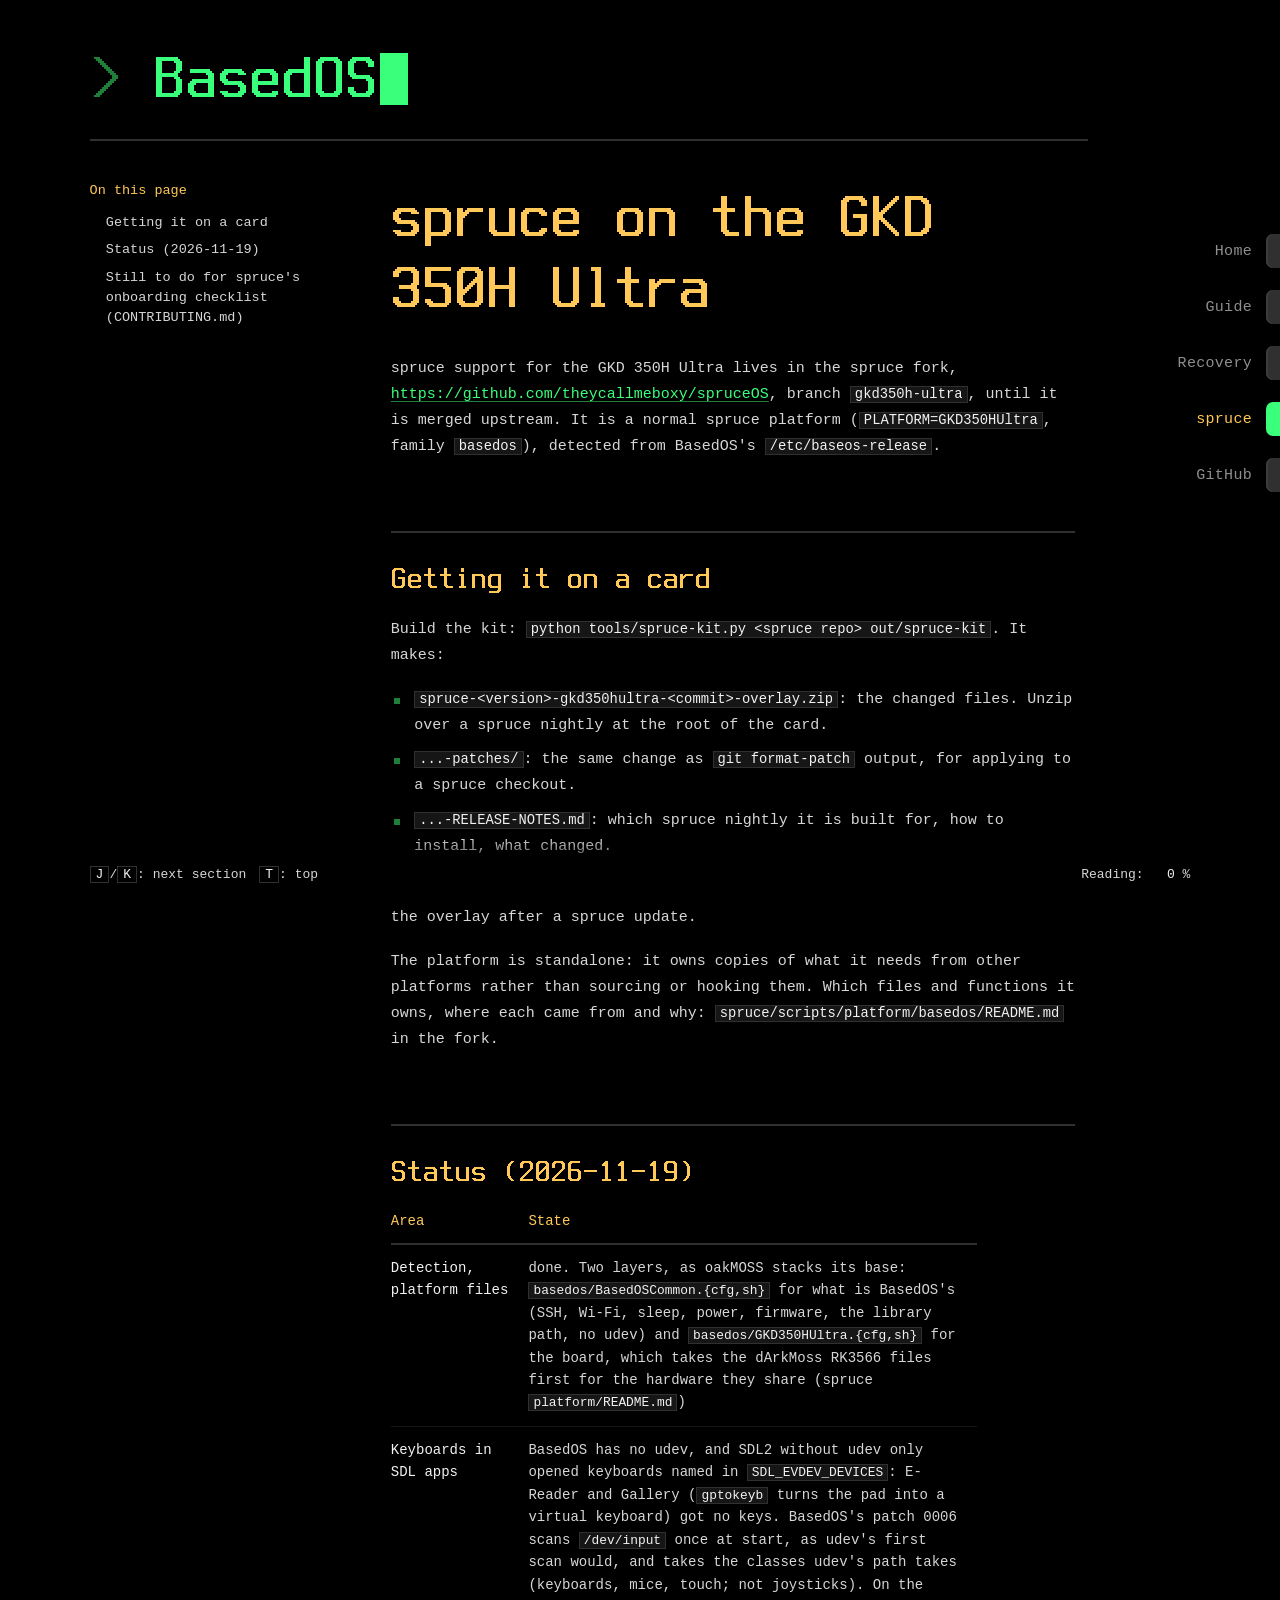
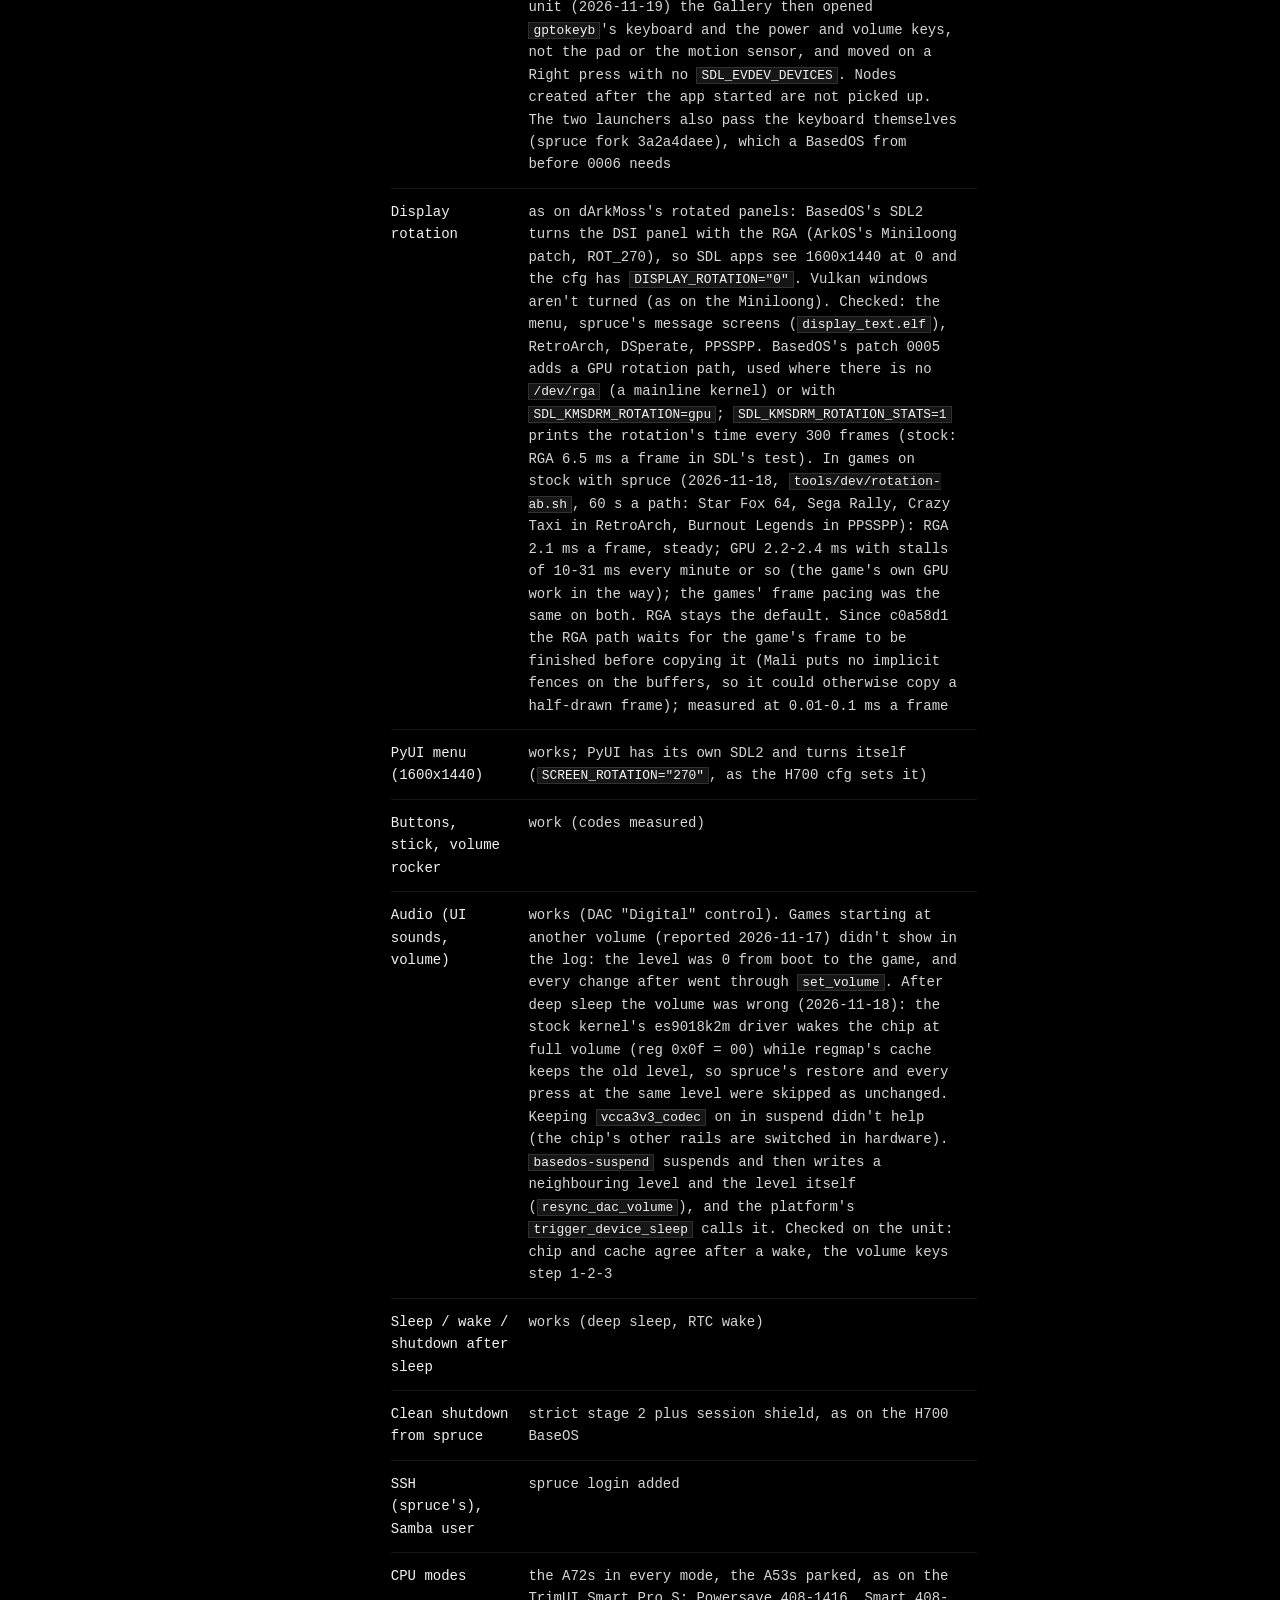
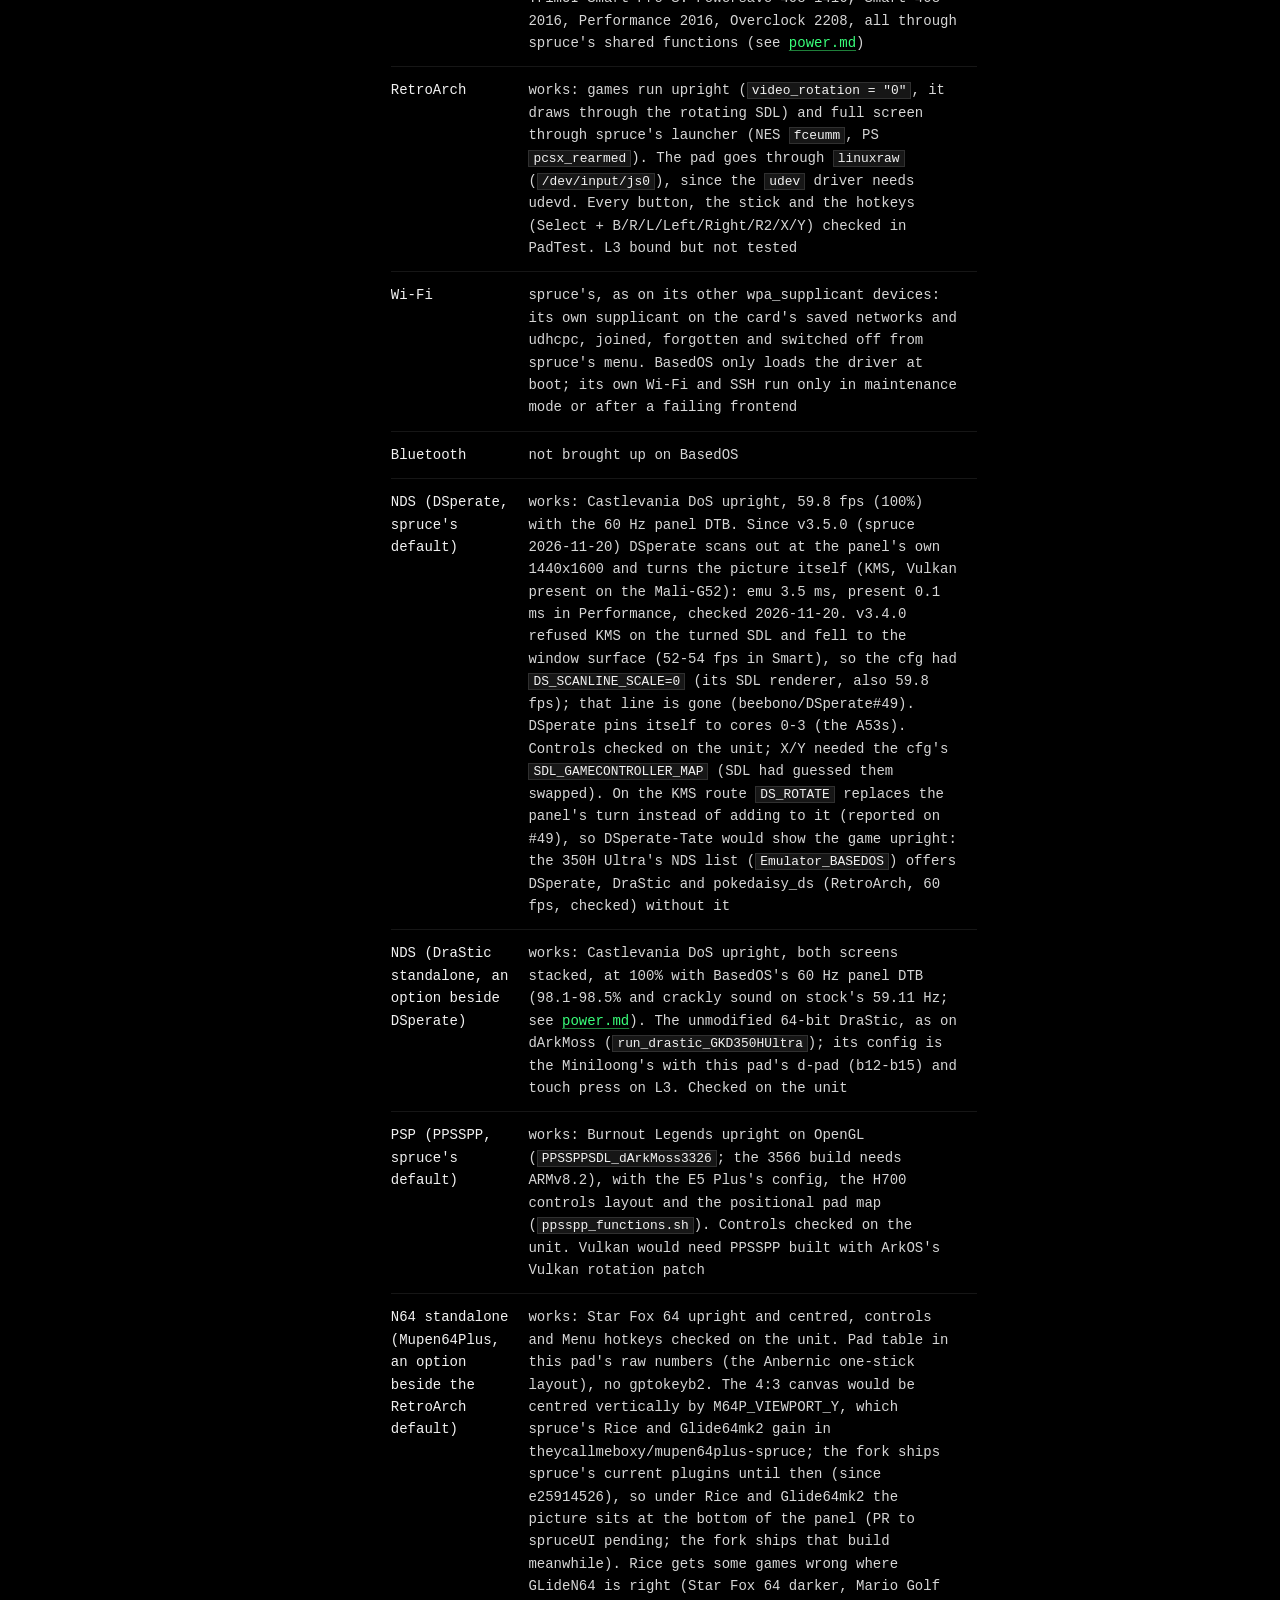
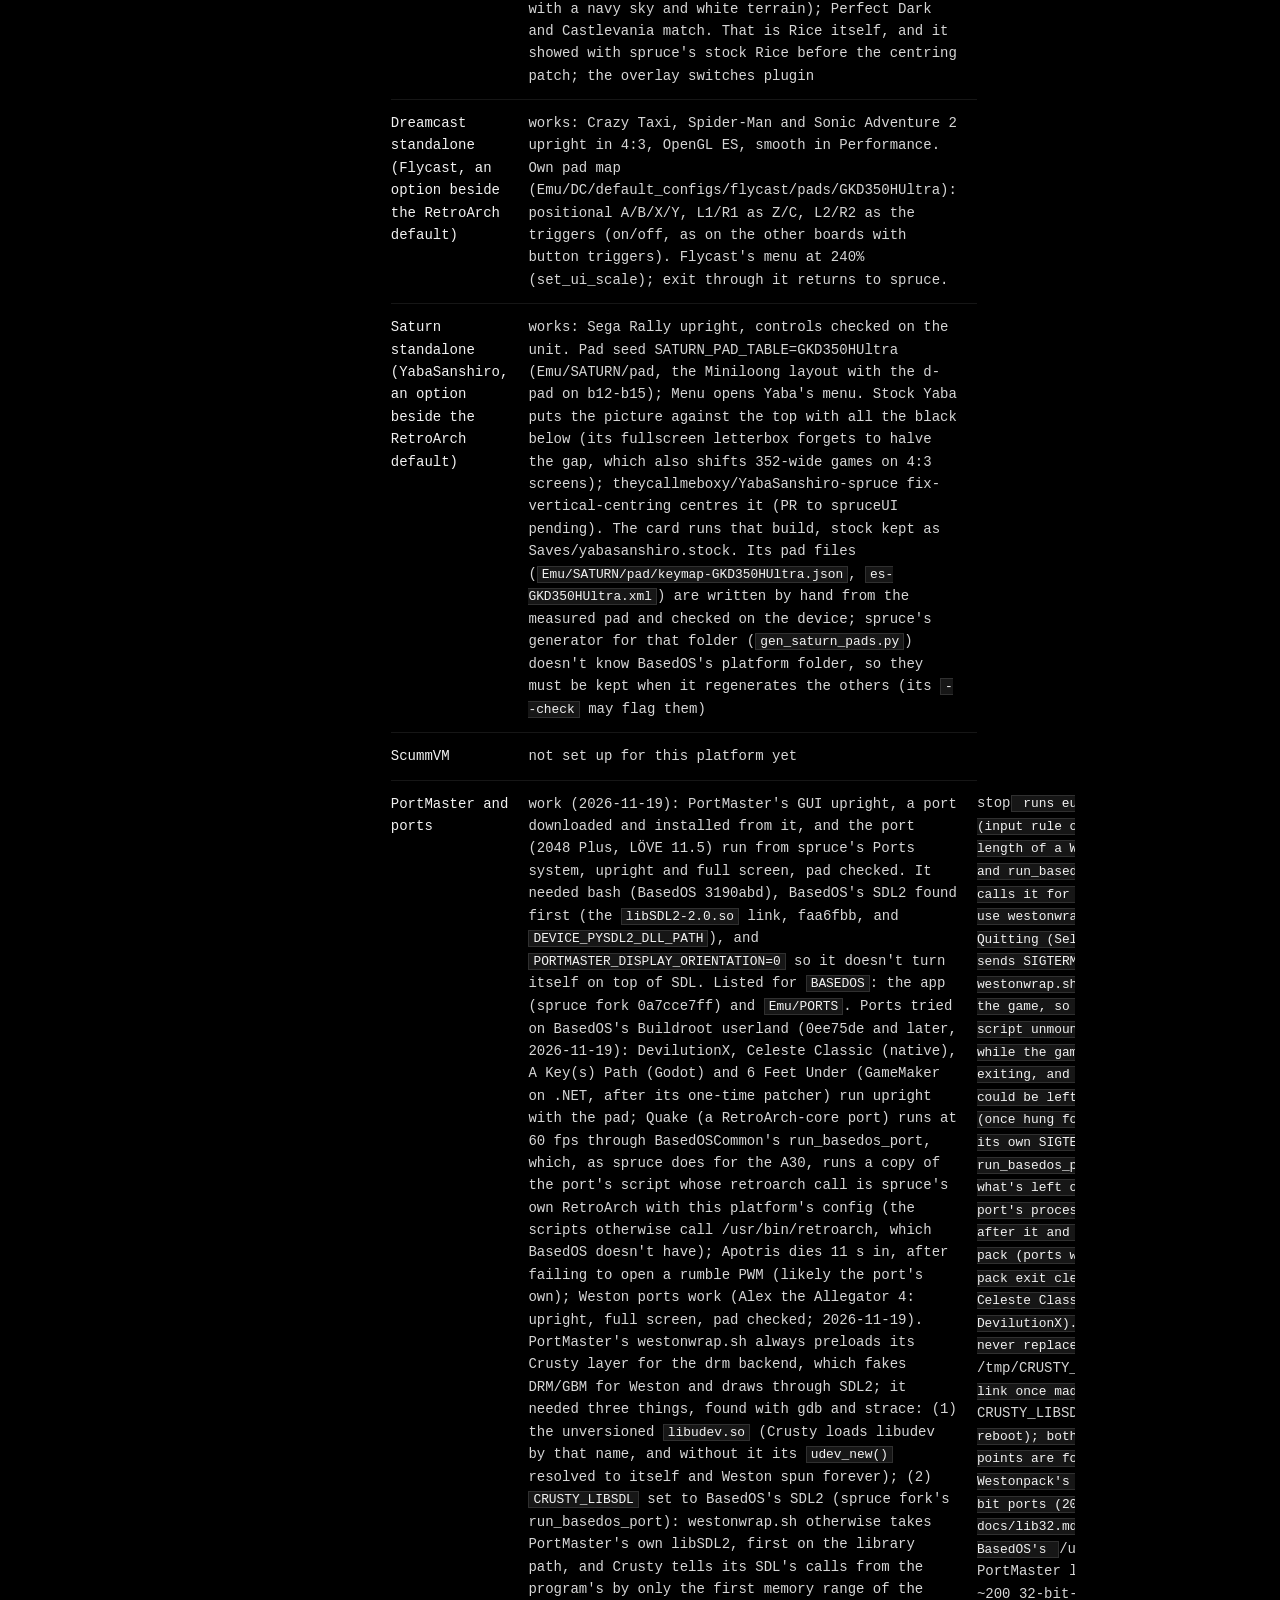
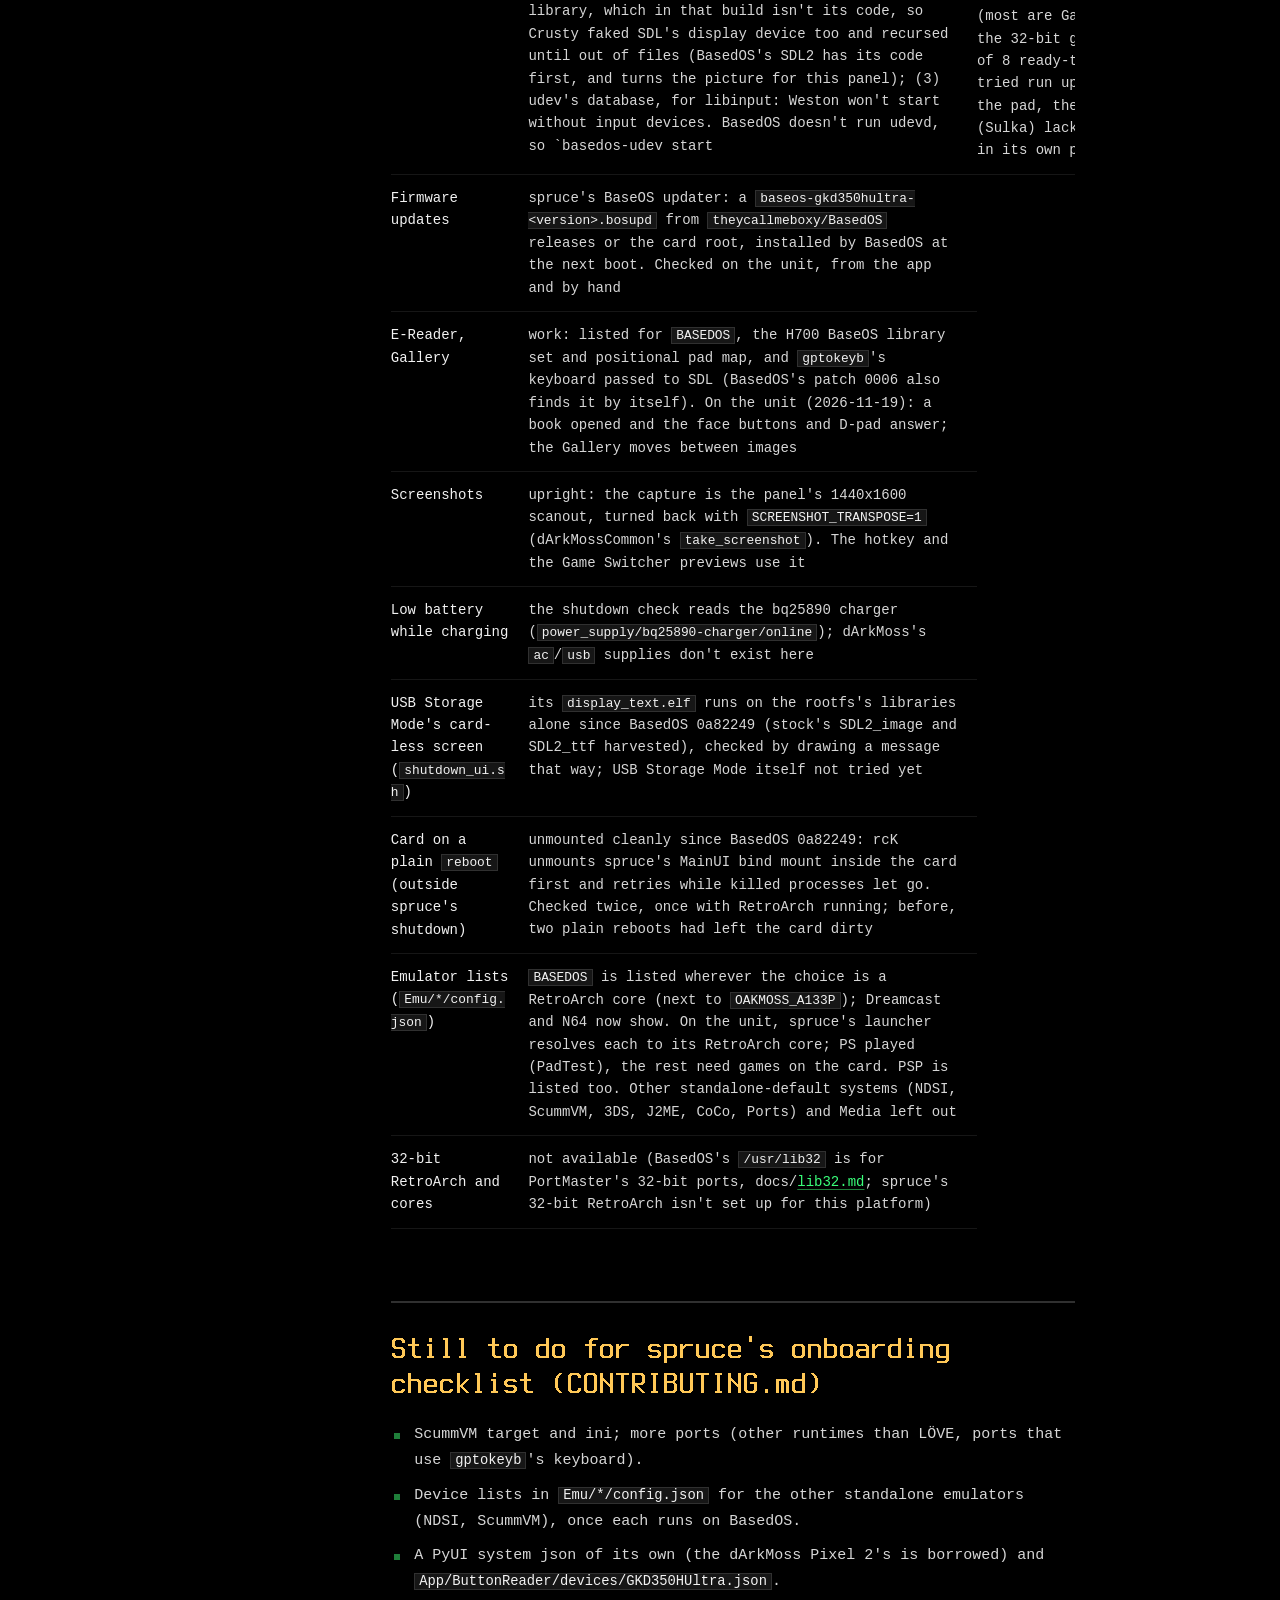
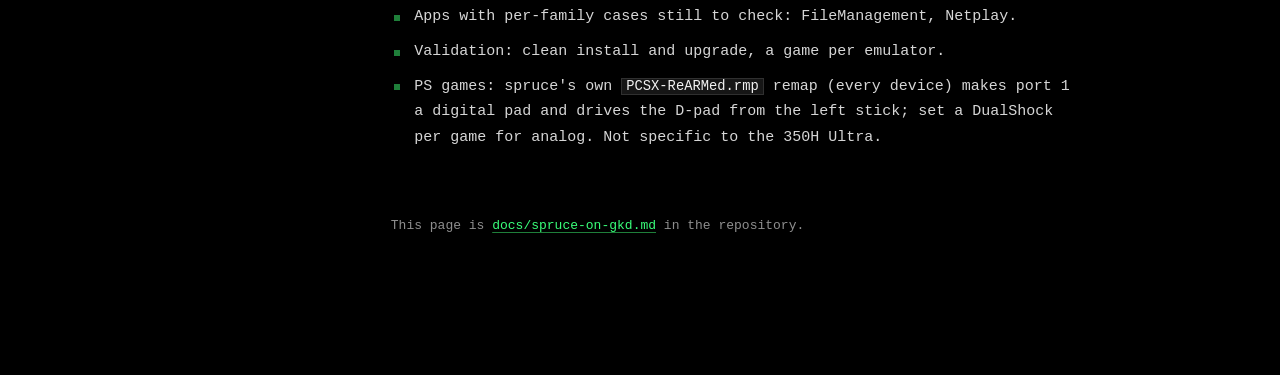
==== site/spruce.html @ db6d16e3 "Web docs: site/ in the boot screen's look, with its own font tools/site/build.py (standard library o" ====
<!doctype html>
<html lang="en">
<head>
<meta charset="utf-8">
<meta name="viewport" content="width=device-width, initial-scale=1">
<title>spruce on the GKD 350H Ultra</title>
<meta name="description" content="What spruce does on the GKD 350H Ultra under BasedOS.">
<meta name="theme-color" content="#000000">
<meta name="color-scheme" content="dark">
<link rel="icon" href="favicon.svg" type="image/svg+xml">
<link rel="preload" href="fonts/BasedOS-Boot.ttf" as="font" type="font/ttf" crossorigin>
<link rel="stylesheet" href="basedos.css">
</head>
<body class="doc">
<a class="skip" href="#main">Skip to the text</a>
<header class="bezel">
  <a class="homelink" href="index.html"><svg class="wordmark" viewBox="0 0 160 32" role="img" aria-label="BasedOS"><title>BasedOS</title><rect class="c" x="2" y="6" width="3" height="1"/><rect class="c" x="3" y="7" width="3" height="1"/><rect class="c" x="4" y="8" width="3" height="1"/><rect class="c" x="5" y="9" width="3" height="1"/><rect class="c" x="6" y="10" width="3" height="1"/><rect class="c" x="7" y="11" width="3" height="1"/><rect class="c" x="8" y="12" width="3" height="1"/><rect class="c" x="9" y="13" width="3" height="1"/><rect class="c" x="10" y="14" width="3" height="1"/><rect class="c" x="11" y="15" width="3" height="2"/><rect class="c" x="10" y="17" width="3" height="1"/><rect class="c" x="9" y="18" width="3" height="1"/><rect class="c" x="8" y="19" width="3" height="1"/><rect class="c" x="7" y="20" width="3" height="1"/><rect class="c" x="6" y="21" width="3" height="1"/><rect class="c" x="5" y="22" width="3" height="1"/><rect class="c" x="4" y="23" width="3" height="1"/><rect class="c" x="3" y="24" width="3" height="1"/><rect class="c" x="2" y="25" width="3" height="1"/><rect class="w" x="33" y="6" width="11" height="1"/><rect class="w" x="33" y="7" width="12" height="1"/><rect class="w" x="42" y="8" width="4" height="1"/><rect class="w" x="43" y="9" width="3" height="4"/><rect class="w" x="33" y="8" width="3" height="6"/><rect class="w" x="42" y="13" width="3" height="1"/><rect class="w" x="33" y="14" width="11" height="2"/><rect class="w" x="42" y="16" width="3" height="1"/><rect class="w" x="43" y="17" width="3" height="6"/><rect class="w" x="33" y="16" width="3" height="8"/><rect class="w" x="42" y="23" width="4" height="1"/><rect class="w" x="33" y="24" width="12" height="1"/><rect class="w" x="33" y="25" width="11" height="1"/><rect class="w" x="50" y="12" width="10" height="1"/><rect class="w" x="50" y="13" width="11" height="1"/><rect class="w" x="58" y="14" width="4" height="1"/><rect class="w" x="59" y="15" width="3" height="2"/><rect class="w" x="51" y="17" width="11" height="1"/><rect class="w" x="50" y="18" width="12" height="1"/><rect class="w" x="49" y="19" width="4" height="1"/><rect class="w" x="49" y="20" width="3" height="3"/><rect class="w" x="59" y="19" width="3" height="5"/><rect class="w" x="49" y="23" width="4" height="1"/><rect class="w" x="50" y="24" width="12" height="1"/><rect class="w" x="51" y="25" width="11" height="1"/><rect class="w" x="67" y="12" width="9" height="1"/><rect class="w" x="66" y="13" width="11" height="1"/><rect class="w" x="74" y="14" width="4" height="1"/><rect class="w" x="65" y="14" width="4" height="1"/><rect class="w" x="65" y="15" width="3" height="2"/><rect class="w" x="65" y="17" width="4" height="1"/><rect class="w" x="66" y="18" width="10" height="1"/><rect class="w" x="67" y="19" width="10" height="1"/><rect class="w" x="74" y="20" width="4" height="1"/><rect class="w" x="75" y="21" width="3" height="2"/><rect class="w" x="74" y="23" width="4" height="1"/><rect class="w" x="65" y="23" width="4" height="1"/><rect class="w" x="66" y="24" width="11" height="1"/><rect class="w" x="67" y="25" width="9" height="1"/><rect class="w" x="83" y="12" width="9" height="1"/><rect class="w" x="82" y="13" width="11" height="1"/><rect class="w" x="90" y="14" width="4" height="1"/><rect class="w" x="81" y="14" width="4" height="1"/><rect class="w" x="91" y="15" width="3" height="3"/><rect class="w" x="81" y="15" width="3" height="3"/><rect class="w" x="81" y="18" width="13" height="2"/><rect class="w" x="81" y="20" width="3" height="3"/><rect class="w" x="91" y="23" width="3" height="1"/><rect class="w" x="81" y="23" width="4" height="1"/><rect class="w" x="82" y="24" width="12" height="1"/><rect class="w" x="83" y="25" width="10" height="1"/><rect class="w" x="107" y="6" width="3" height="6"/><rect class="w" x="99" y="12" width="11" height="1"/><rect class="w" x="98" y="13" width="12" height="1"/><rect class="w" x="97" y="14" width="4" height="1"/><rect class="w" x="97" y="15" width="3" height="8"/><rect class="w" x="107" y="14" width="3" height="10"/><rect class="w" x="97" y="23" width="4" height="1"/><rect class="w" x="98" y="24" width="12" height="1"/><rect class="w" x="99" y="25" width="11" height="1"/><rect class="w" x="115" y="6" width="9" height="1"/><rect class="w" x="114" y="7" width="11" height="1"/><rect class="w" x="122" y="8" width="4" height="1"/><rect class="w" x="113" y="8" width="4" height="1"/><rect class="w" x="123" y="9" width="3" height="14"/><rect class="w" x="113" y="9" width="3" height="14"/><rect class="w" x="122" y="23" width="4" height="1"/><rect class="w" x="113" y="23" width="4" height="1"/><rect class="w" x="114" y="24" width="11" height="1"/><rect class="w" x="115" y="25" width="9" height="1"/><rect class="w" x="131" y="6" width="9" height="1"/><rect class="w" x="130" y="7" width="11" height="1"/><rect class="w" x="138" y="8" width="4" height="1"/><rect class="w" x="129" y="8" width="4" height="1"/><rect class="w" x="139" y="9" width="3" height="2"/><rect class="w" x="129" y="9" width="3" height="5"/><rect class="w" x="129" y="14" width="4" height="1"/><rect class="w" x="130" y="15" width="10" height="1"/><rect class="w" x="131" y="16" width="10" height="1"/><rect class="w" x="138" y="17" width="4" height="1"/><rect class="w" x="139" y="18" width="3" height="5"/><rect class="w" x="129" y="21" width="3" height="2"/><rect class="w" x="138" y="23" width="4" height="1"/><rect class="w" x="129" y="23" width="4" height="1"/><rect class="w" x="130" y="24" width="11" height="1"/><rect class="w" x="131" y="25" width="9" height="1"/><rect class="k" x="145" y="4" width="14" height="26"/></svg></a>
</header>
<nav class="keys" aria-label="Pages"><a href="index.html"><span class="label">Home</span><span class="btn" aria-hidden="true"></span></a><a href="guide.html"><span class="label">Guide</span><span class="btn" aria-hidden="true"></span></a><a href="recovery.html"><span class="label">Recovery</span><span class="btn" aria-hidden="true"></span></a><a href="spruce.html" aria-current="page"><span class="label">spruce</span><span class="btn" aria-hidden="true"></span></a><a href="https://github.com/theycallmeboxy/BasedOS"><span class="label">GitHub</span><span class="btn" aria-hidden="true"></span></a></nav>
<div class="screen">
<nav class="menu" aria-label="On this page"><details open><summary>On this page</summary><ol><li class="l2"><a href="#getting-it-on-a-card">Getting it on a card</a></li><li class="l2"><a href="#status-2026-11-19">Status (2026-11-19)</a></li><li class="l2"><a href="#still-to-do-for-spruce-s-onboarding-checklist-contributing-md">Still to do for spruce&#x27;s onboarding checklist (CONTRIBUTING.md)</a></li></ol></details></nav>
<main id="main">
<h1 id="spruce-on-the-gkd-350h-ultra"><a class="anchor" href="#spruce-on-the-gkd-350h-ultra" aria-hidden="true" tabindex="-1">#</a>spruce on the GKD 350H Ultra</h1><p>spruce support for the GKD 350H Ultra lives in the spruce fork, <a href="https://github.com/theycallmeboxy/spruceOS">https://github.com/theycallmeboxy/spruceOS</a>, branch <code>gkd350h-ultra</code>, until it is merged upstream. It is a normal spruce platform (<code>PLATFORM=GKD350HUltra</code>, family <code>basedos</code>), detected from BasedOS's <code>/etc/baseos-release</code>.</p><h2 id="getting-it-on-a-card"><a class="anchor" href="#getting-it-on-a-card" aria-hidden="true" tabindex="-1">#</a>Getting it on a card</h2><p>Build the kit: <code>python tools/spruce-kit.py &lt;spruce repo&gt; out/spruce-kit</code>. It makes:</p><ul><li><code>spruce-&lt;version&gt;-gkd350hultra-&lt;commit&gt;-overlay.zip</code>: the changed files. Unzip over a spruce nightly at the root of the card.</li><li><code>...-patches/</code>: the same change as <code>git format-patch</code> output, for applying to a spruce checkout.</li><li><code>...-RELEASE-NOTES.md</code>: which spruce nightly it is built for, how to install, what changed.</li></ul><p>Use the nightly built from the commit named in the notes, or later. Re-apply the overlay after a spruce update.</p><p>The platform is standalone: it owns copies of what it needs from other platforms rather than sourcing or hooking them. Which files and functions it owns, where each came from and why: <code>spruce/scripts/platform/basedos/README.md</code> in the fork.</p><h2 id="status-2026-11-19"><a class="anchor" href="#status-2026-11-19" aria-hidden="true" tabindex="-1">#</a>Status (2026-11-19)</h2><div class="table"><table><thead><tr><th>Area</th><th>State</th></tr></thead><tbody><tr><td>Detection, platform files</td><td>done. Two layers, as oakMOSS stacks its base: <code>basedos/BasedOSCommon.{cfg,sh}</code> for what is BasedOS's (SSH, Wi-Fi, sleep, power, firmware, the library path, no udev) and <code>basedos/GKD350HUltra.{cfg,sh}</code> for the board, which takes the dArkMoss RK3566 files first for the hardware they share (spruce <code>platform/README.md</code>)</td></tr><tr><td>Keyboards in SDL apps</td><td>BasedOS has no udev, and SDL2 without udev only opened keyboards named in <code>SDL_EVDEV_DEVICES</code>: E-Reader and Gallery (<code>gptokeyb</code> turns the pad into a virtual keyboard) got no keys. BasedOS's patch 0006 scans <code>/dev/input</code> once at start, as udev's first scan would, and takes the classes udev's path takes (keyboards, mice, touch; not joysticks). On the unit (2026-11-19) the Gallery then opened <code>gptokeyb</code>'s keyboard and the power and volume keys, not the pad or the motion sensor, and moved on a Right press with no <code>SDL_EVDEV_DEVICES</code>. Nodes created after the app started are not picked up. The two launchers also pass the keyboard themselves (spruce fork 3a2a4daee), which a BasedOS from before 0006 needs</td></tr><tr><td>Display rotation</td><td>as on dArkMoss's rotated panels: BasedOS's SDL2 turns the DSI panel with the RGA (ArkOS's Miniloong patch, ROT_270), so SDL apps see 1600x1440 at 0 and the cfg has <code>DISPLAY_ROTATION=&quot;0&quot;</code>. Vulkan windows aren't turned (as on the Miniloong). Checked: the menu, spruce's message screens (<code>display_text.elf</code>), RetroArch, DSperate, PPSSPP. BasedOS's patch 0005 adds a GPU rotation path, used where there is no <code>/dev/rga</code> (a mainline kernel) or with <code>SDL_KMSDRM_ROTATION=gpu</code>; <code>SDL_KMSDRM_ROTATION_STATS=1</code> prints the rotation's time every 300 frames (stock: RGA 6.5 ms a frame in SDL's test). In games on stock with spruce (2026-11-18, <code>tools/dev/rotation-ab.sh</code>, 60 s a path: Star Fox 64, Sega Rally, Crazy Taxi in RetroArch, Burnout Legends in PPSSPP): RGA 2.1 ms a frame, steady; GPU 2.2-2.4 ms with stalls of 10-31 ms every minute or so (the game's own GPU work in the way); the games' frame pacing was the same on both. RGA stays the default. Since c0a58d1 the RGA path waits for the game's frame to be finished before copying it (Mali puts no implicit fences on the buffers, so it could otherwise copy a half-drawn frame); measured at 0.01-0.1 ms a frame</td></tr><tr><td>PyUI menu (1600x1440)</td><td>works; PyUI has its own SDL2 and turns itself (<code>SCREEN_ROTATION=&quot;270&quot;</code>, as the H700 cfg sets it)</td></tr><tr><td>Buttons, stick, volume rocker</td><td>work (codes measured)</td></tr><tr><td>Audio (UI sounds, volume)</td><td>works (DAC "Digital" control). Games starting at another volume (reported 2026-11-17) didn't show in the log: the level was 0 from boot to the game, and every change after went through <code>set_volume</code>. After deep sleep the volume was wrong (2026-11-18): the stock kernel's es9018k2m driver wakes the chip at full volume (reg 0x0f = 00) while regmap's cache keeps the old level, so spruce's restore and every press at the same level were skipped as unchanged. Keeping <code>vcca3v3_codec</code> on in suspend didn't help (the chip's other rails are switched in hardware). <code>basedos-suspend</code> suspends and then writes a neighbouring level and the level itself (<code>resync_dac_volume</code>), and the platform's <code>trigger_device_sleep</code> calls it. Checked on the unit: chip and cache agree after a wake, the volume keys step 1-2-3</td></tr><tr><td>Sleep / wake / shutdown after sleep</td><td>works (deep sleep, RTC wake)</td></tr><tr><td>Clean shutdown from spruce</td><td>strict stage 2 plus session shield, as on the H700 BaseOS</td></tr><tr><td>SSH (spruce's), Samba user</td><td>spruce login added</td></tr><tr><td>CPU modes</td><td>the A72s in every mode, the A53s parked, as on the TrimUI Smart Pro S: Powersave 408-1416, Smart 408-2016, Performance 2016, Overclock 2208, all through spruce's shared functions (see <a href="https://github.com/theycallmeboxy/BasedOS/blob/main/docs/power.md">power.md</a>)</td></tr><tr><td>RetroArch</td><td>works: games run upright (<code>video_rotation = &quot;0&quot;</code>, it draws through the rotating SDL) and full screen through spruce's launcher (NES <code>fceumm</code>, PS <code>pcsx_rearmed</code>). The pad goes through <code>linuxraw</code> (<code>/dev/input/js0</code>), since the <code>udev</code> driver needs udevd. Every button, the stick and the hotkeys (Select + B/R/L/Left/Right/R2/X/Y) checked in PadTest. L3 bound but not tested</td></tr><tr><td>Wi-Fi</td><td>spruce's, as on its other wpa_supplicant devices: its own supplicant on the card's saved networks and udhcpc, joined, forgotten and switched off from spruce's menu. BasedOS only loads the driver at boot; its own Wi-Fi and SSH run only in maintenance mode or after a failing frontend</td></tr><tr><td>Bluetooth</td><td>not brought up on BasedOS</td></tr><tr><td>NDS (DSperate, spruce's default)</td><td>works: Castlevania DoS upright, 59.8 fps (100%) with the 60 Hz panel DTB. Since v3.5.0 (spruce 2026-11-20) DSperate scans out at the panel's own 1440x1600 and turns the picture itself (KMS, Vulkan present on the Mali-G52): emu 3.5 ms, present 0.1 ms in Performance, checked 2026-11-20. v3.4.0 refused KMS on the turned SDL and fell to the window surface (52-54 fps in Smart), so the cfg had <code>DS_SCANLINE_SCALE=0</code> (its SDL renderer, also 59.8 fps); that line is gone (beebono/DSperate#49). DSperate pins itself to cores 0-3 (the A53s). Controls checked on the unit; X/Y needed the cfg's <code>SDL_GAMECONTROLLER_MAP</code> (SDL had guessed them swapped). On the KMS route <code>DS_ROTATE</code> replaces the panel's turn instead of adding to it (reported on #49), so DSperate-Tate would show the game upright: the 350H Ultra's NDS list (<code>Emulator_BASEDOS</code>) offers DSperate, DraStic and pokedaisy_ds (RetroArch, 60 fps, checked) without it</td></tr><tr><td>NDS (DraStic standalone, an option beside DSperate)</td><td>works: Castlevania DoS upright, both screens stacked, at 100% with BasedOS's 60 Hz panel DTB (98.1-98.5% and crackly sound on stock's 59.11 Hz; see <a href="https://github.com/theycallmeboxy/BasedOS/blob/main/docs/power.md">power.md</a>). The unmodified 64-bit DraStic, as on dArkMoss (<code>run_drastic_GKD350HUltra</code>); its config is the Miniloong's with this pad's d-pad (b12-b15) and touch press on L3. Checked on the unit</td></tr><tr><td>PSP (PPSSPP, spruce's default)</td><td>works: Burnout Legends upright on OpenGL (<code>PPSSPPSDL_dArkMoss3326</code>; the 3566 build needs ARMv8.2), with the E5 Plus's config, the H700 controls layout and the positional pad map (<code>ppsspp_functions.sh</code>). Controls checked on the unit. Vulkan would need PPSSPP built with ArkOS's Vulkan rotation patch</td></tr><tr><td>N64 standalone (Mupen64Plus, an option beside the RetroArch default)</td><td>works: Star Fox 64 upright and centred, controls and Menu hotkeys checked on the unit. Pad table in this pad's raw numbers (the Anbernic one-stick layout), no gptokeyb2. The 4:3 canvas would be centred vertically by M64P_VIEWPORT_Y, which spruce's Rice and Glide64mk2 gain in theycallmeboxy/mupen64plus-spruce; the fork ships spruce's current plugins until then (since e25914526), so under Rice and Glide64mk2 the picture sits at the bottom of the panel (PR to spruceUI pending; the fork ships that build meanwhile). Rice gets some games wrong where GLideN64 is right (Star Fox 64 darker, Mario Golf with a navy sky and white terrain); Perfect Dark and Castlevania match. That is Rice itself, and it showed with spruce's stock Rice before the centring patch; the overlay switches plugin</td></tr><tr><td>Dreamcast standalone (Flycast, an option beside the RetroArch default)</td><td>works: Crazy Taxi, Spider-Man and Sonic Adventure 2 upright in 4:3, OpenGL ES, smooth in Performance. Own pad map (Emu/DC/default_configs/flycast/pads/GKD350HUltra): positional A/B/X/Y, L1/R1 as Z/C, L2/R2 as the triggers (on/off, as on the other boards with button triggers). Flycast's menu at 240% (set_ui_scale); exit through it returns to spruce.</td></tr><tr><td>Saturn standalone (YabaSanshiro, an option beside the RetroArch default)</td><td>works: Sega Rally upright, controls checked on the unit. Pad seed SATURN_PAD_TABLE=GKD350HUltra (Emu/SATURN/pad, the Miniloong layout with the d-pad on b12-b15); Menu opens Yaba's menu. Stock Yaba puts the picture against the top with all the black below (its fullscreen letterbox forgets to halve the gap, which also shifts 352-wide games on 4:3 screens); theycallmeboxy/YabaSanshiro-spruce fix-vertical-centring centres it (PR to spruceUI pending). The card runs that build, stock kept as Saves/yabasanshiro.stock. Its pad files (<code>Emu/SATURN/pad/keymap-GKD350HUltra.json</code>, <code>es-GKD350HUltra.xml</code>) are written by hand from the measured pad and checked on the device; spruce's generator for that folder (<code>gen_saturn_pads.py</code>) doesn't know BasedOS's platform folder, so they must be kept when it regenerates the others (its <code>--check</code> may flag them)</td></tr><tr><td>ScummVM</td><td>not set up for this platform yet</td></tr><tr><td>PortMaster and ports</td><td>work (2026-11-19): PortMaster's GUI upright, a port downloaded and installed from it, and the port (2048 Plus, LÖVE 11.5) run from spruce's Ports system, upright and full screen, pad checked. It needed bash (BasedOS 3190abd), BasedOS's SDL2 found first (the <code>libSDL2-2.0.so</code> link, faa6fbb, and <code>DEVICE_PYSDL2_DLL_PATH</code>), and <code>PORTMASTER_DISPLAY_ORIENTATION=0</code> so it doesn't turn itself on top of SDL. Listed for <code>BASEDOS</code>: the app (spruce fork 0a7cce7ff) and <code>Emu/PORTS</code>. Ports tried on BasedOS's Buildroot userland (0ee75de and later, 2026-11-19): DevilutionX, Celeste Classic (native), A Key(s) Path (Godot) and 6 Feet Under (GameMaker on .NET, after its one-time patcher) run upright with the pad; Quake (a RetroArch-core port) runs at 60 fps through BasedOSCommon's run_basedos_port, which, as spruce does for the A30, runs a copy of the port's script whose retroarch call is spruce's own RetroArch with this platform's config (the scripts otherwise call /usr/bin/retroarch, which BasedOS doesn't have); Apotris dies 11 s in, after failing to open a rumble PWM (likely the port's own); Weston ports work (Alex the Allegator 4: upright, full screen, pad checked; 2026-11-19). PortMaster's westonwrap.sh always preloads its Crusty layer for the drm backend, which fakes DRM/GBM for Weston and draws through SDL2; it needed three things, found with gdb and strace: (1) the unversioned <code>libudev.so</code> (Crusty loads libudev by that name, and without it its <code>udev_new()</code> resolved to itself and Weston spun forever); (2) <code>CRUSTY_LIBSDL</code> set to BasedOS's SDL2 (spruce fork's run_basedos_port): westonwrap.sh otherwise takes PortMaster's own libSDL2, first on the library path, and Crusty tells its SDL's calls from the program's by only the first memory range of the library, which in that build isn't its code, so Crusty faked SDL's display device too and recursed until out of files (BasedOS's SDL2 has its code first, and turns the picture for this panel); (3) udev's database, for libinput: Weston won't start without input devices. BasedOS doesn't run udevd, so `basedos-udev start</td><td>stop<code> runs eudev&#x27;s udevd (input rule only) for the length of a Weston port, and run_basedos_port calls it for ports that use westonwrap.sh. Quitting (Select+Start) sends SIGTERM to westonwrap.sh along with the game, so the port&#x27;s script unmounts the pack while the game is still exiting, and the game could be left behind (once hung for good in its own SIGTERM handler); run_basedos_port ends what&#x27;s left of a Weston port&#x27;s process group 3 s after it and unmounts the pack (ports without the pack exit cleanly: Celeste Classic, DevilutionX). Crusty also never replaces its </code>/tmp/CRUSTY_LIBSDL64.so<code> link once made (a changed </code>CRUSTY_LIBSDL<code> takes a reboot); both Crusty points are for Westonpack&#x27;s author. 32-bit ports (2026-11-19, docs/lib32.md): with BasedOS&#x27;s </code>/usr/lib32`, PortMaster lists its ~200 32-bit-only ports (most are GameMaker on the 32-bit gmloader); 7 of 8 ready-to-run ones tried run upright with the pad, the eighth (Sulka) lacks a library in its own package</td></tr><tr><td>Firmware updates</td><td>spruce's BaseOS updater: a <code>baseos-gkd350hultra-&lt;version&gt;.bosupd</code> from <code>theycallmeboxy/BasedOS</code> releases or the card root, installed by BasedOS at the next boot. Checked on the unit, from the app and by hand</td></tr><tr><td>E-Reader, Gallery</td><td>work: listed for <code>BASEDOS</code>, the H700 BaseOS library set and positional pad map, and <code>gptokeyb</code>'s keyboard passed to SDL (BasedOS's patch 0006 also finds it by itself). On the unit (2026-11-19): a book opened and the face buttons and D-pad answer; the Gallery moves between images</td></tr><tr><td>Screenshots</td><td>upright: the capture is the panel's 1440x1600 scanout, turned back with <code>SCREENSHOT_TRANSPOSE=1</code> (dArkMossCommon's <code>take_screenshot</code>). The hotkey and the Game Switcher previews use it</td></tr><tr><td>Low battery while charging</td><td>the shutdown check reads the bq25890 charger (<code>power_supply/bq25890-charger/online</code>); dArkMoss's <code>ac</code>/<code>usb</code> supplies don't exist here</td></tr><tr><td>USB Storage Mode's card-less screen (<code>shutdown_ui.sh</code>)</td><td>its <code>display_text.elf</code> runs on the rootfs's libraries alone since BasedOS 0a82249 (stock's SDL2_image and SDL2_ttf harvested), checked by drawing a message that way; USB Storage Mode itself not tried yet</td></tr><tr><td>Card on a plain <code>reboot</code> (outside spruce's shutdown)</td><td>unmounted cleanly since BasedOS 0a82249: rcK unmounts spruce's MainUI bind mount inside the card first and retries while killed processes let go. Checked twice, once with RetroArch running; before, two plain reboots had left the card dirty</td></tr><tr><td>Emulator lists (<code>Emu/*/config.json</code>)</td><td><code>BASEDOS</code> is listed wherever the choice is a RetroArch core (next to <code>OAKMOSS_A133P</code>); Dreamcast and N64 now show. On the unit, spruce's launcher resolves each to its RetroArch core; PS played (PadTest), the rest need games on the card. PSP is listed too. Other standalone-default systems (NDSI, ScummVM, 3DS, J2ME, CoCo, Ports) and Media left out</td></tr><tr><td>32-bit RetroArch and cores</td><td>not available (BasedOS's <code>/usr/lib32</code> is for PortMaster's 32-bit ports, docs/<a href="https://github.com/theycallmeboxy/BasedOS/blob/main/docs/lib32.md">lib32.md</a>; spruce's 32-bit RetroArch isn't set up for this platform)</td></tr></tbody></table></div><h2 id="still-to-do-for-spruce-s-onboarding-checklist-contributing-md"><a class="anchor" href="#still-to-do-for-spruce-s-onboarding-checklist-contributing-md" aria-hidden="true" tabindex="-1">#</a>Still to do for spruce's onboarding checklist (CONTRIBUTING.md)</h2><ul><li>ScummVM target and ini; more ports (other runtimes than LÖVE, ports that use <code>gptokeyb</code>'s keyboard).</li><li>Device lists in <code>Emu/*/config.json</code> for the other standalone emulators (NDSI, ScummVM), once each runs on BasedOS.</li><li>A PyUI system json of its own (the dArkMoss Pixel 2's is borrowed) and <code>App/ButtonReader/devices/GKD350HUltra.json</code>.</li><li>Apps with per-family cases still to check: FileManagement, Netplay.</li><li>Validation: clean install and upgrade, a game per emulator.</li><li>PS games: spruce's own <code>PCSX-ReARMed.rmp</code> remap (every device) makes port 1 a digital pad and drives the D-pad from the left stick; set a DualShock per game for analog. Not specific to the 350H Ultra.</li></ul><p class="source">This page is <a href="https://github.com/theycallmeboxy/BasedOS/blob/main/docs/spruce-on-gkd.md">docs/spruce-on-gkd.md</a> in the repository.</p>
</main>
</div>
<footer class="status">
  <span class="hints" aria-hidden="true"><kbd>J</kbd>/<kbd>K</kbd>: next section&emsp;<kbd>T</kbd>: top</span>
  <span class="read" aria-hidden="true">Reading: <b>0</b> %</span>
</footer>
<script src="basedos.js" defer></script>
</body>
</html>
---- site/basedos.css ----
/* BasedOS's web docs: the boot screen's look (tools/boot-ui/basedos-splash.c), made for reading.
 *
 * Black, as the panel. The green is the wordmark's only; text is neutral, headings and what's
 * selected are amber; one rule under the wordmark. Square corners everywhere but the hardware
 * buttons. The pixel font ("BasedOS Boot", from the boot screen's Terminus) is used only at
 * whole multiples of its 32 px cell, where every pixel lands on one: 32 and 64 px. */

@font-face {
  font-family: "BasedOS Boot";
  src: url("fonts/BasedOS-Boot.ttf") format("truetype");
  font-display: swap;
}

:root {
  --bg: #000;
  --fg: #d6d6d6;
  --muted: #8e8e8e;
  --bright: #f2f2f2;
  --hi: #ffc857;
  --green: #39ff7a;
  --dim: #1f7f3a;
  --rule: #303030;
  --faint: #161616;
  --panel: #0a0a0a;
  --px: "BasedOS Boot", ui-monospace, monospace;
  --mono: ui-monospace, "Cascadia Mono", "SF Mono", "JetBrains Mono", Menlo, Consolas, "Liberation Mono", monospace;
  --margin: clamp(16px, 7vw, 120px);   /* the boot screen's: 7 % of the width */
  --rail: 168px;                       /* the page keys on the right edge */
  color-scheme: dark;
}

* { box-sizing: border-box; }

html {
  background: var(--bg);
  scroll-padding-top: 24px;
  scrollbar-color: var(--rule) var(--bg);
}

body {
  margin: 0;
  background: var(--bg);
  color: var(--fg);
  font: 15px/1.72 var(--mono);
  -webkit-text-size-adjust: 100%;
}

::selection { background: var(--green); color: #000; }

:focus-visible { outline: 2px solid var(--hi); outline-offset: 3px; }

.skip {
  position: absolute; left: -9999px; top: 8px;
  background: var(--hi); color: #000; padding: 6px 12px; z-index: 10;
}
.skip:focus { left: 8px; }

/* --- The wordmark and its rule ------------------------------------------------------------ */

.bezel {
  padding: max(24px, 5vh) var(--margin) 0;
}
.bezel::after {                         /* the rule under the wordmark */
  content: "";
  display: block;
  height: 2px;
  margin-top: 20px;
  margin-right: calc(var(--rail) - var(--margin) + 24px);
  background: var(--rule);
}
.homelink { display: inline-block; line-height: 0; }
.homelink:hover { background: none; }
.wordmark { height: clamp(36px, 5.2vw, 64px); width: auto; display: block; }
.wordmark .c { fill: var(--dim); }
.wordmark .w { fill: var(--green); }
.wordmark .k { fill: var(--green); animation: blink 1.06s steps(1, end) infinite; }

@keyframes blink { 50% { opacity: 0; } }

/* --- The page keys: labels on the right edge, each beside a button on the bezel ------------- */

.keys {
  position: fixed;
  right: 0;
  top: 26vh;
  display: flex;
  flex-direction: column;
  align-items: flex-end;
  gap: 22px;
  z-index: 5;
}
.keys a {
  display: flex;
  align-items: center;
  gap: 14px;
  color: var(--muted);
  text-decoration: none;
  font: 15px/1 var(--mono);
  letter-spacing: 0.02em;
}
.keys .btn {                            /* the hardware button, half in the bezel */
  width: 14px;
  height: 34px;
  border-radius: 7px 0 0 7px;
  background: var(--rule);
  box-shadow: inset 2px 0 0 #3c3c3c;
  transition: width 120ms ease, background 120ms ease;
}
.keys a:hover { color: var(--bright); background: none; }
.keys a:hover .btn { width: 20px; background: var(--dim); }
.keys a[aria-current="page"] { color: var(--hi); }
.keys a[aria-current="page"] .btn { background: var(--green); box-shadow: none; }

/* --- The screen: the menu and the text ---------------------------------------------------- */

.screen {
  display: grid;
  grid-template-columns: minmax(180px, 250px) minmax(0, 76ch);
  gap: clamp(32px, 4vw, 64px);
  padding: 40px calc(var(--rail) + 24px) 120px var(--margin);
}
body.home .screen { grid-template-columns: minmax(0, 1fr); }

/* The menu: the boot screen's list, "> " before what's selected. */
.menu { position: sticky; top: 24px; align-self: start; font-size: 13.5px; line-height: 1.5; }
.menu summary {
  color: var(--hi);
  list-style: none;
  cursor: default;
  margin-bottom: 12px;
}
.menu summary::-webkit-details-marker { display: none; }
.menu ol { list-style: none; margin: 0; padding: 0; }
.menu li { margin: 0 0 7px; padding-left: 0; }
.menu li::before { content: none; }
.menu a {
  display: block;
  color: var(--fg);
  text-decoration: none;
  padding-left: 2ch;
  position: relative;
}
.menu a::before { content: ">"; position: absolute; left: 0; color: var(--hi); visibility: hidden; }
.menu a:hover { color: var(--bright); background: none; }
.menu li.on a { color: var(--hi); }
.menu li.on a::before { visibility: visible; }

/* --- Text --------------------------------------------------------------------------------- */

main { min-width: 0; }
main > :first-child { margin-top: 0; }

h1, h2 {
  font-family: var(--px);
  font-weight: normal;
  color: var(--hi);
  line-height: 1.12;
  letter-spacing: 0;
  text-rendering: optimizeSpeed;
  -webkit-font-smoothing: none;
}
h1 { font-size: 64px; margin: 0 0 32px; }
h2 {
  font-size: 32px;
  margin: 72px 0 20px;
  padding-top: 28px;
  border-top: 2px solid var(--rule);
}
h3 { font-size: 15px; color: var(--bright); margin: 36px 0 8px; letter-spacing: 0.02em; }
h1, h2, h3 { position: relative; }
.anchor {
  position: absolute;
  left: -1.4em;
  color: var(--dim);
  text-decoration: none;
  opacity: 0;
  font-family: var(--mono);
  font-size: 15px;
}
h2 .anchor { top: 36px; }
h1:hover .anchor, h2:hover .anchor, h3:hover .anchor { opacity: 1; }

p { margin: 0 0 18px; max-width: 76ch; }
strong, b { color: var(--bright); font-weight: 600; }

a {
  color: var(--green);
  text-decoration: underline;
  text-decoration-thickness: 1px;
  text-underline-offset: 3px;
  text-decoration-color: var(--dim);
}
a:hover { background: var(--green); color: #000; text-decoration: none; }
a:hover code { color: #000; background: transparent; border-color: transparent; }

code {
  font-family: var(--mono);
  font-size: 0.92em;
  color: var(--bright);
  background: var(--faint);
  border: 1px solid var(--rule);
  padding: 0 4px;
  overflow-wrap: anywhere;
}
pre {
  margin: 0 0 22px;
  padding: 16px 20px;
  background: var(--panel);
  border: 1px solid var(--rule);
  border-left: 2px solid var(--dim);
  overflow-x: auto;
  line-height: 1.55;
}
pre code { background: none; border: 0; padding: 0; font-size: 13.5px; overflow-wrap: normal; white-space: pre; }

/* Lists: a pixel for a bullet; numbers in amber, as setup numbers its summary. */
ul, ol { margin: 0 0 20px; padding: 0; list-style: none; max-width: 76ch; }
li { position: relative; margin: 0 0 9px; padding-left: 2.6ch; }
ul > li::before {
  content: "";
  position: absolute;
  left: 0.4ch;
  top: 0.72em;
  width: 6px;
  height: 6px;
  background: var(--dim);
}
ol { counter-reset: n; }
ol > li { counter-increment: n; padding-left: 3.4ch; }
ol > li::before { content: counter(n) "."; position: absolute; left: 0; color: var(--hi); }
li > ul, li > ol { margin: 9px 0 0; }

/* Tables: key and value, as the boot screen lines them up. */
.table { overflow-x: auto; margin: 4px 0 26px; }
table { border-collapse: collapse; width: 100%; font-size: 14px; line-height: 1.6; }
th {
  text-align: left;
  font-weight: normal;
  color: var(--hi);
  padding: 0 20px 10px 0;
  border-bottom: 2px solid var(--rule);
  white-space: nowrap;
}
td { vertical-align: top; padding: 12px 20px 12px 0; border-bottom: 1px solid var(--faint); }
td:first-child { color: var(--bright); min-width: 14ch; }
tr:hover td { background: #070707; }

/* A note: the boot screen's "!" heading. */
.note {
  display: grid;
  grid-template-columns: auto 1fr;
  gap: 18px;
  align-items: start;
  margin: 0 0 26px;
  padding: 18px 22px;
  border: 1px solid #3a2f12;
  background: #0e0b03;
  max-width: 76ch;
}
.note .bang { font: 32px/1 var(--px); color: var(--hi); }
.note p:last-child { margin-bottom: 0; }

.source { margin-top: 64px; color: var(--muted); font-size: 13px; }

/* --- The status line ---------------------------------------------------------------------- */

.status {
  position: fixed;
  left: 0; right: 0; bottom: 0;
  display: flex;
  justify-content: space-between;
  gap: 24px;
  padding: 26px var(--margin) 14px;
  background: linear-gradient(to bottom, transparent, #000 55%);
  font-size: 13px;
  color: var(--fg);
  pointer-events: none;
  z-index: 4;
}
.status .read b { color: var(--bright); font-weight: normal; display: inline-block; min-width: 3ch; text-align: right; }
kbd {
  font: inherit;
  color: var(--bright);
  border: 1px solid var(--rule);
  padding: 0 5px;
}

/* --- Home --------------------------------------------------------------------------------- */

.hero {
  display: grid;
  grid-template-columns: minmax(280px, 560px) minmax(0, 1fr);
  gap: clamp(32px, 5vw, 80px);
  align-items: center;
  margin: 8px 0 24px;
}
.pitch h1 { font-size: 64px; margin-bottom: 28px; }
.lede { font-size: 17px; line-height: 1.7; color: var(--fg); }
.go { display: flex; gap: 14px; flex-wrap: wrap; margin-top: 30px; }
.cta {
  display: inline-block;
  padding: 10px 18px;
  background: var(--green);
  color: #000;
  text-decoration: none;
  font-weight: 600;
}
.cta:hover { background: var(--bright); color: #000; }
.cta.quiet { background: transparent; color: var(--green); box-shadow: inset 0 0 0 1px var(--dim); }
.cta.quiet:hover { background: var(--green); color: #000; }

/* The device: the boot screen (1600x1440 as held) in a bezel, its two buttons beside it. */
.device {
  position: relative;
  margin: 0;
  padding: 18px 34px 18px 18px;
  background: #0d0d0d;
  border-radius: 22px;
  box-shadow: inset 0 0 0 1px #1c1c1c;
}
.glass {
  position: relative;
  aspect-ratio: 1600 / 1440;
  background: #000;
  box-shadow: inset 0 0 0 1px #1a1a1a;
  container-type: inline-size;
  overflow: hidden;
}
.g-mark { position: absolute; left: 7%; top: 5%; width: 30%; }
.g-mark .wordmark { width: 100%; height: auto; }
.g-rule { position: absolute; left: 7%; right: 7%; top: 16.5%; height: 0.4cqw; background: var(--rule); }
.g-key, .g-status {
  position: absolute;
  font-family: var(--px);
  font-size: 4cqw;
  line-height: 1;
  color: var(--fg);
  white-space: nowrap;
}
.g-key { right: 3%; }
.g-select { top: 62%; }
.g-start { top: 72%; }
.g-status { left: 7%; bottom: 6%; }
.hw {
  position: absolute;
  right: 0;
  width: 10px;
  height: 7%;
  border-radius: 5px 0 0 5px;
  background: #2a2a2a;
}
.hw-select { top: calc(18px + 62% * 0.86); }
.hw-start { top: calc(18px + 72% * 0.86); }
.device figcaption {
  position: absolute;
  left: 0; right: 0; top: 100%;
  margin-top: 12px;
  color: var(--muted);
  font-size: 12.5px;
}

.checks li { padding-left: 4.4ch; }
.checks li::before {
  content: "[x]";
  width: auto; height: auto;
  background: none;
  left: 0; top: 0;
  color: var(--green);
}
.steps li { padding-left: 4ch; }

/* --- Narrow screens ----------------------------------------------------------------------- */

@media (max-width: 1100px) {
  :root { --rail: 0px; }
  .keys {
    position: static;
    flex-direction: row;
    flex-wrap: wrap;
    align-items: center;
    gap: 6px 18px;
    padding: 14px var(--margin) 0;
  }
  .keys a { flex-direction: row-reverse; gap: 8px; }
  .keys .btn { width: 8px; height: 18px; border-radius: 4px; }
  .keys a:hover .btn { width: 8px; }
  .bezel::after { margin-right: 0; }
  .screen { padding-right: var(--margin); grid-template-columns: minmax(160px, 220px) minmax(0, 1fr); }
}

@media (max-width: 820px) {
  body { font-size: 14.5px; }
  .screen { display: block; padding-top: 24px; }
  .menu { position: static; margin-bottom: 28px; border: 1px solid var(--rule); padding: 12px 16px; }
  .menu details:not([open]) summary { margin-bottom: 0; }
  .menu summary { cursor: pointer; }
  .menu summary::after { content: "  (A: open)"; color: var(--muted); }
  .menu details[open] summary::after { content: "  (B: close)"; }
  h1, .pitch h1 { font-size: 32px; }
  h2 { font-size: 32px; margin-top: 56px; }
  .anchor { display: none; }
  .hero { grid-template-columns: 1fr; }
  .device { margin-bottom: 40px; }
  .status .hints { display: none; }
  .status { justify-content: flex-end; }
}

@media (prefers-reduced-motion: reduce) {
  .wordmark .k { animation: none; }
  .keys .btn { transition: none; }
}

@media print {
  .keys, .status, .menu, .skip { display: none; }
  body, html { background: #fff; color: #000; }
  .screen { display: block; padding: 0; }
  h1, h2 { color: #000; }
  a { color: #000; }
  .wordmark .c, .wordmark .w, .wordmark .k { fill: #000; }
}
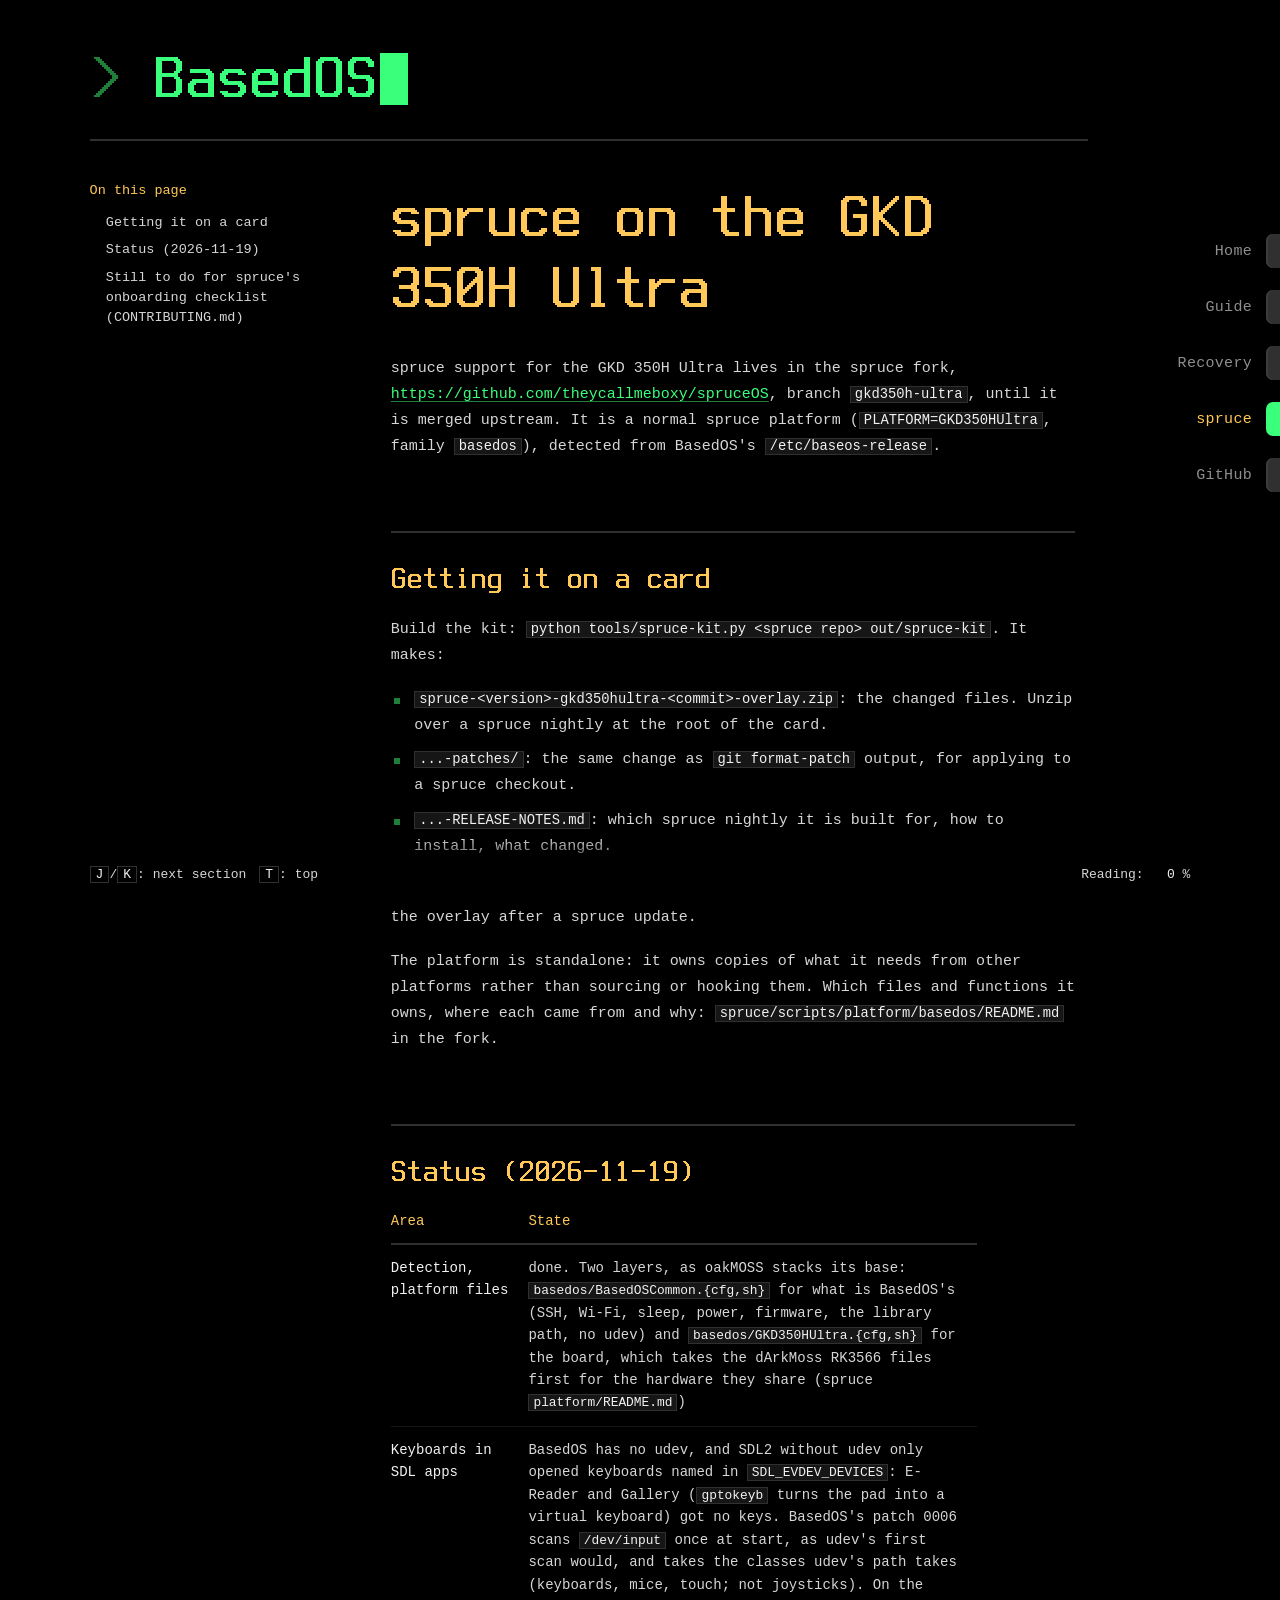
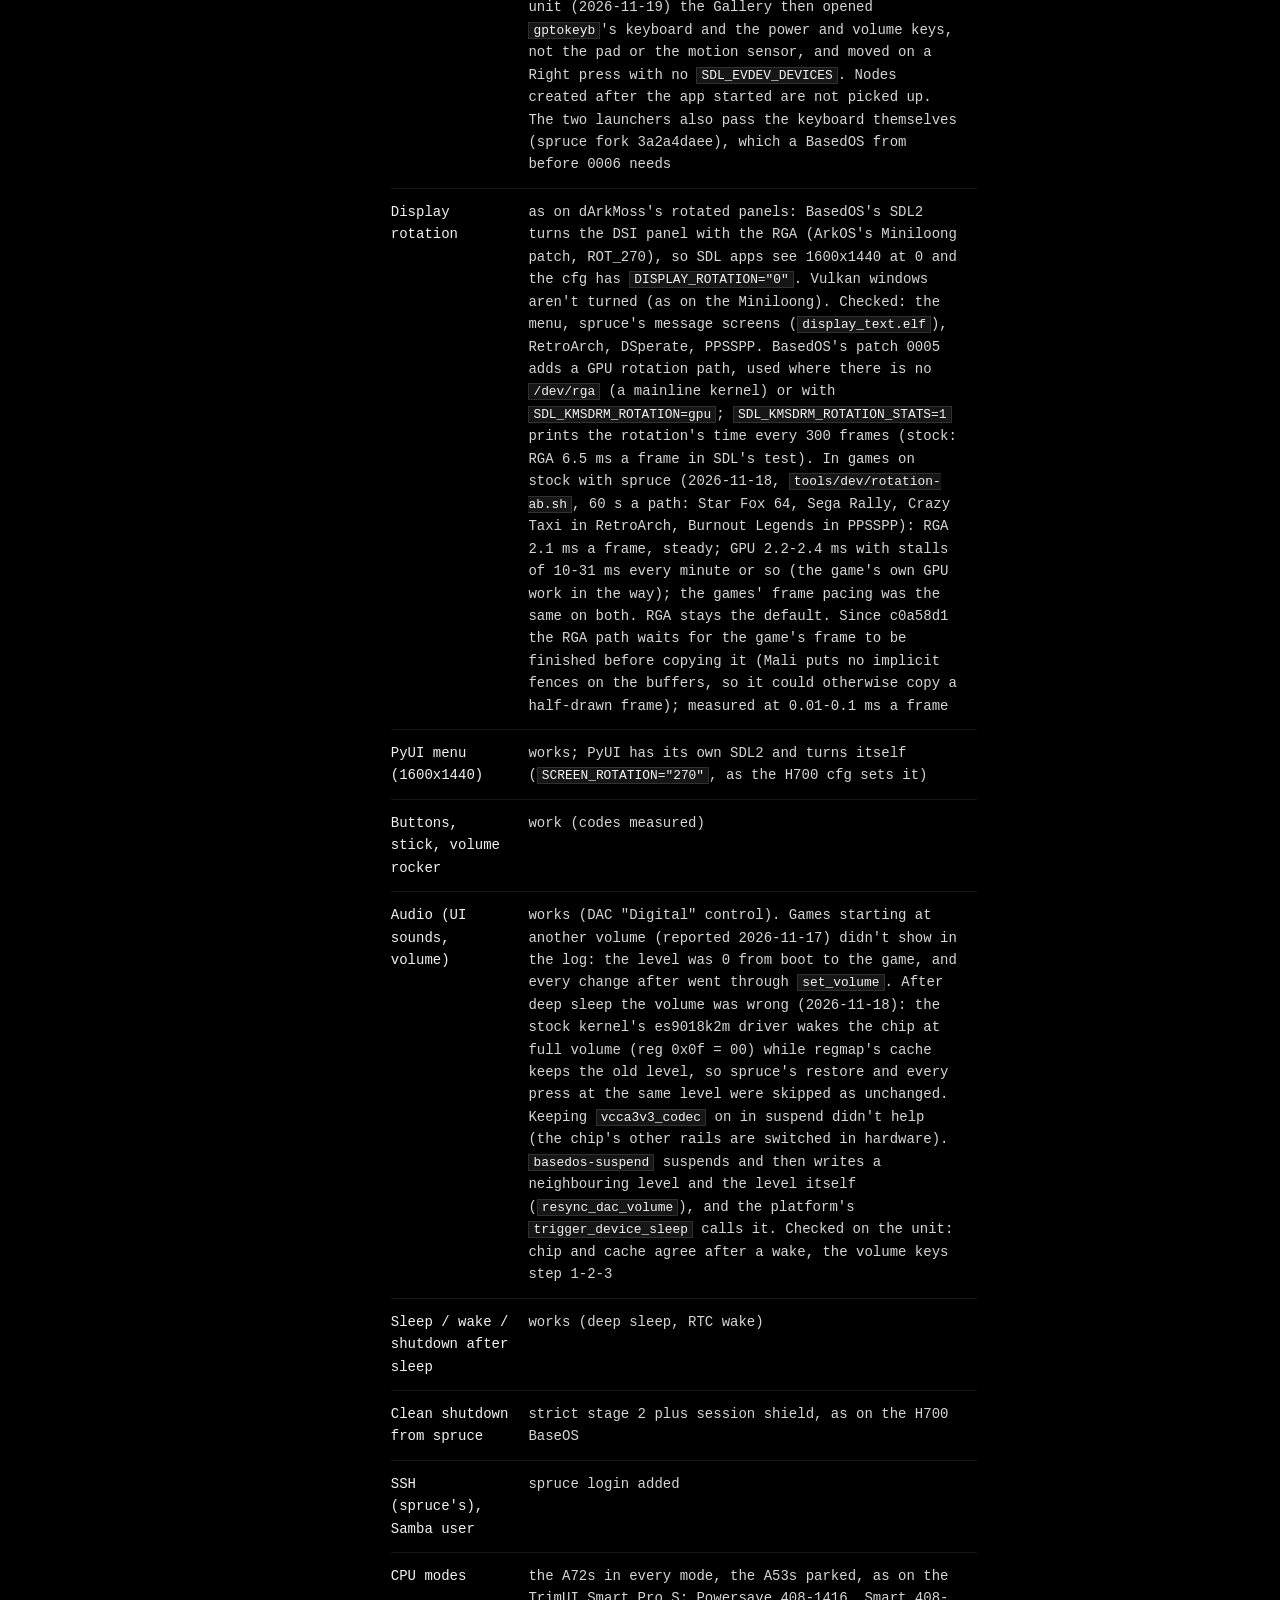
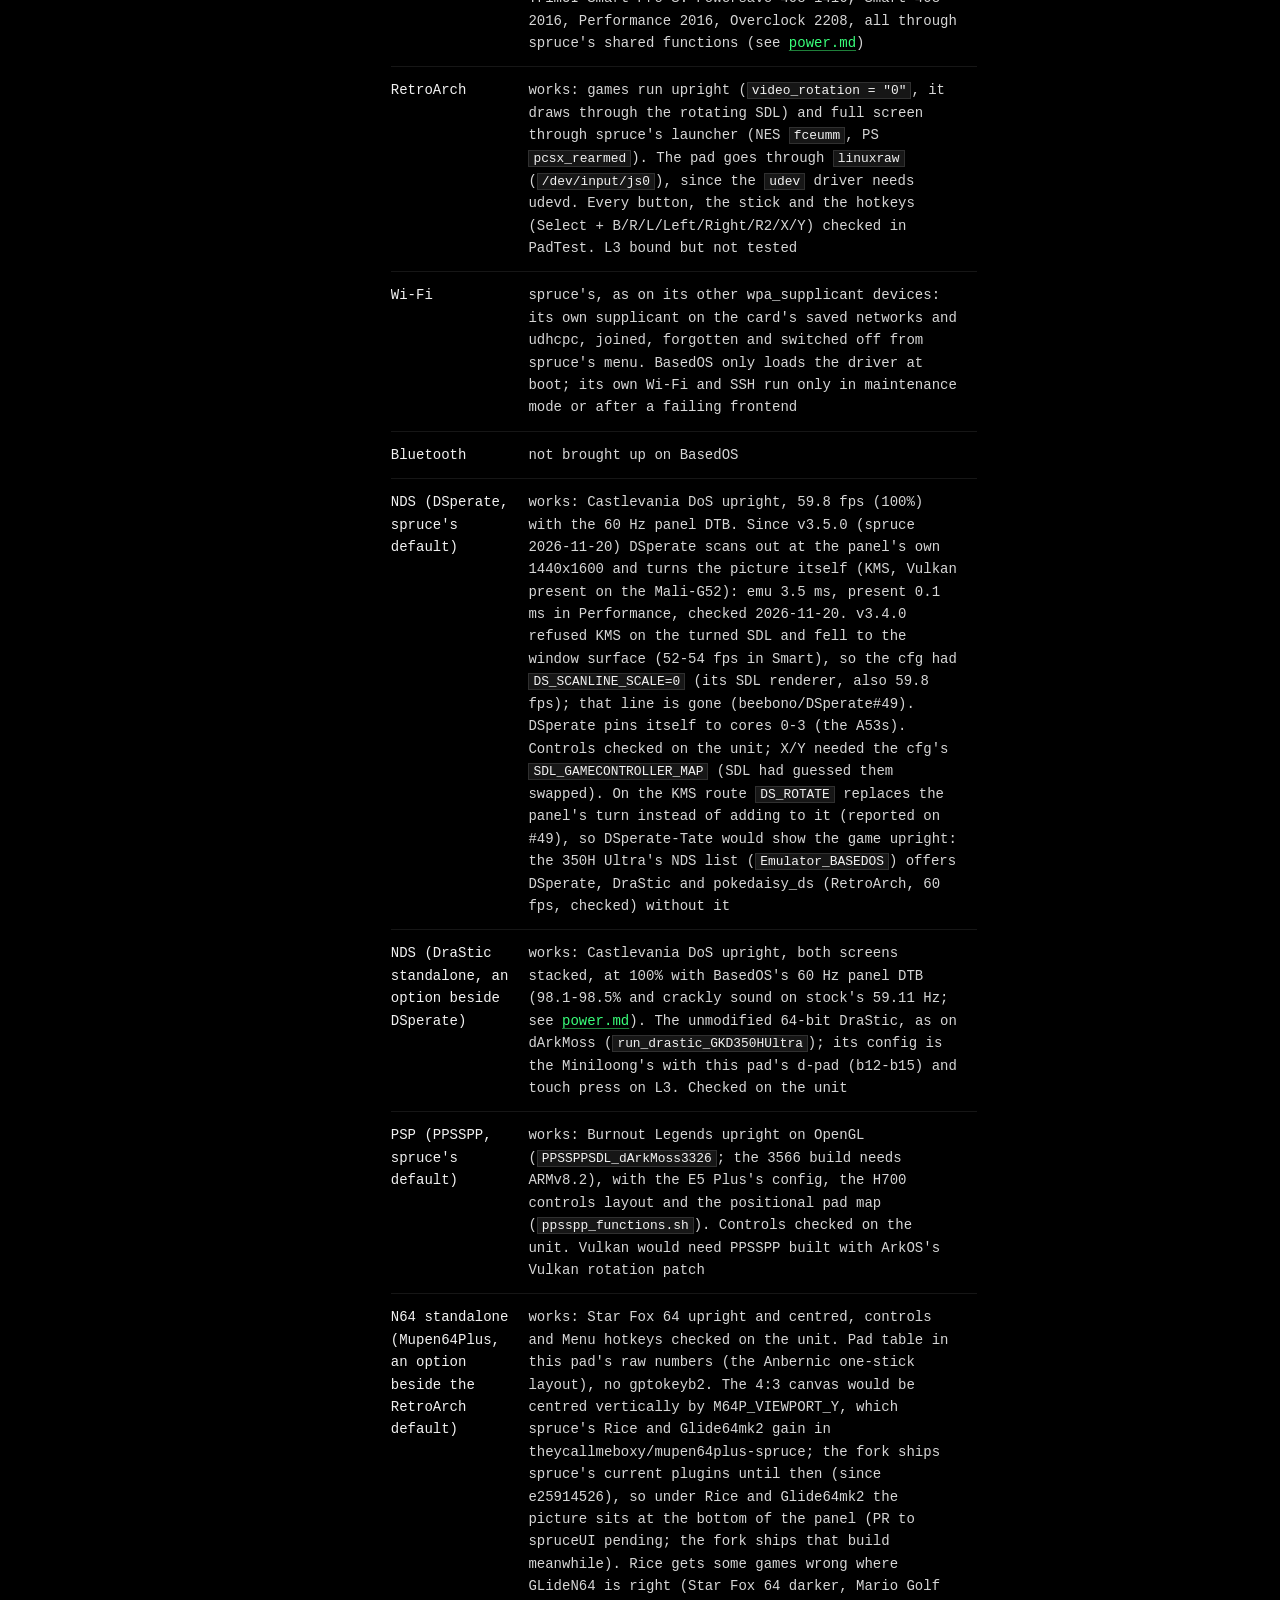
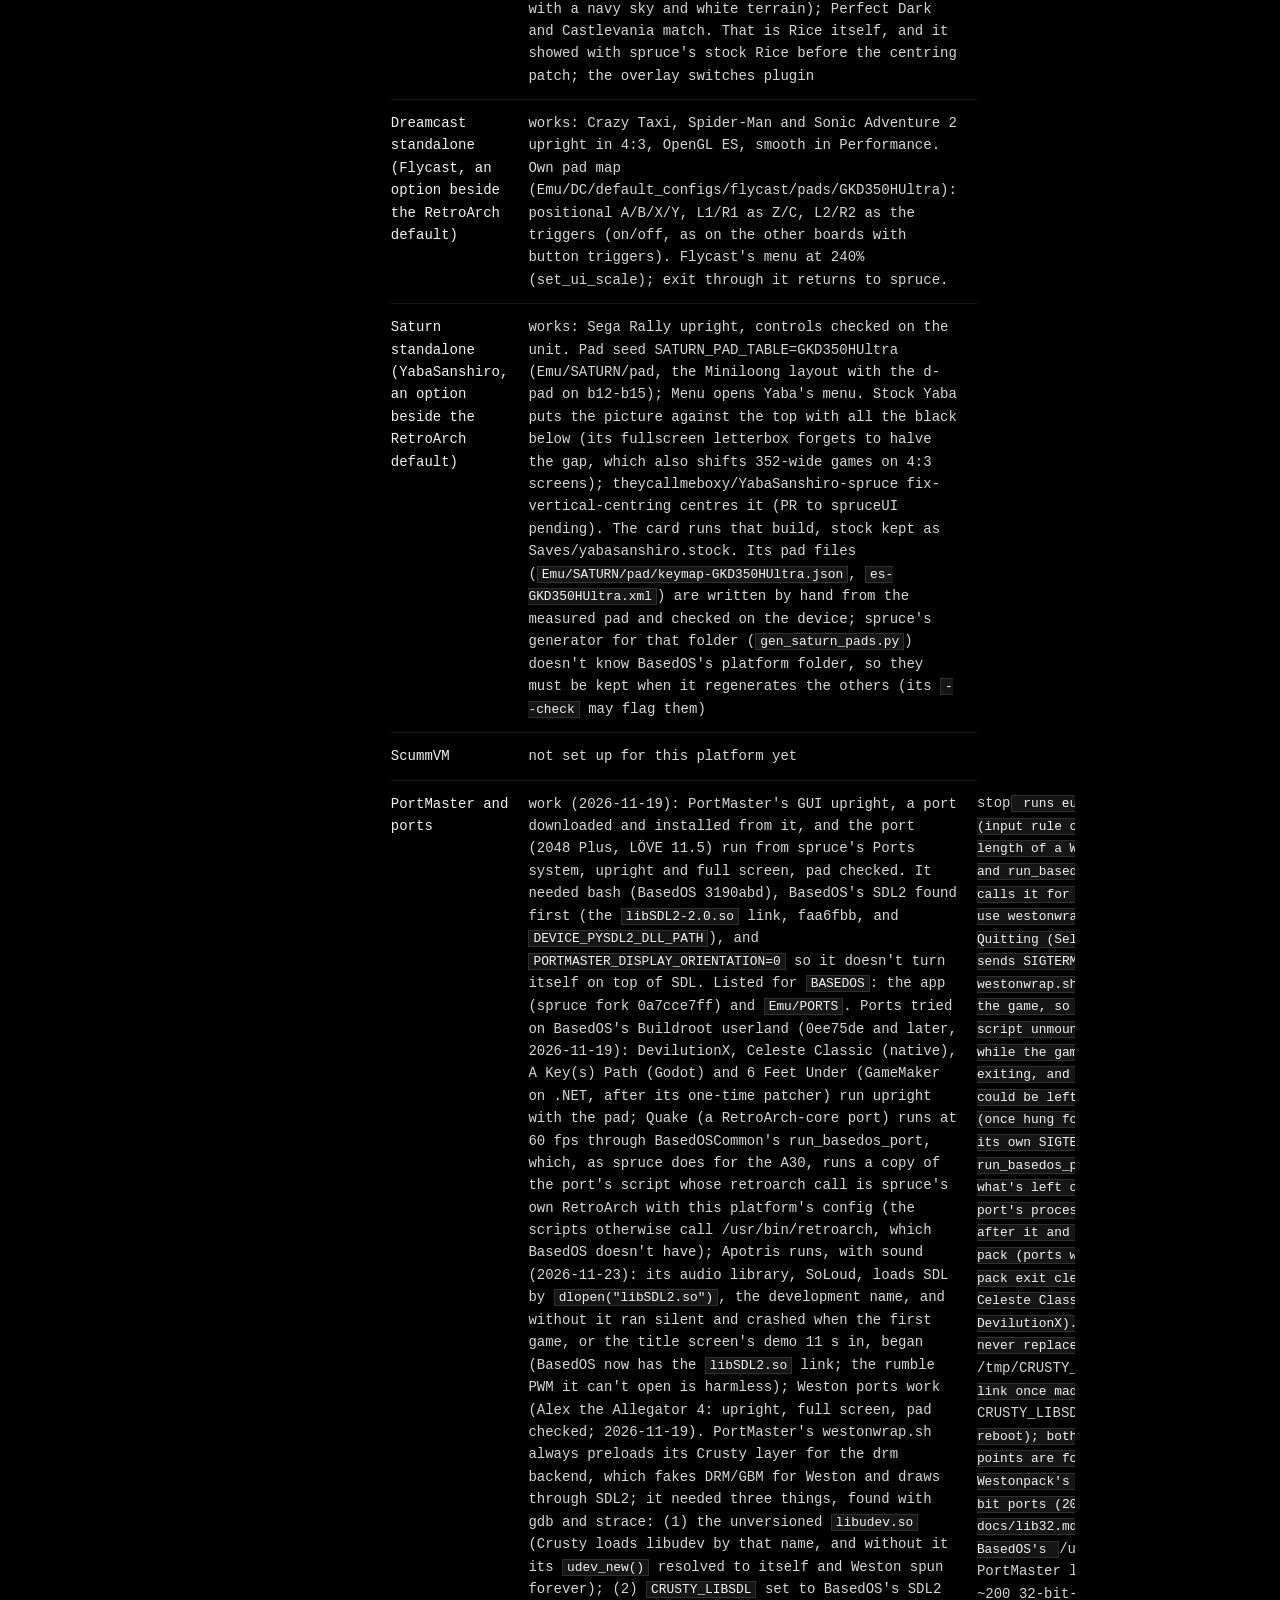
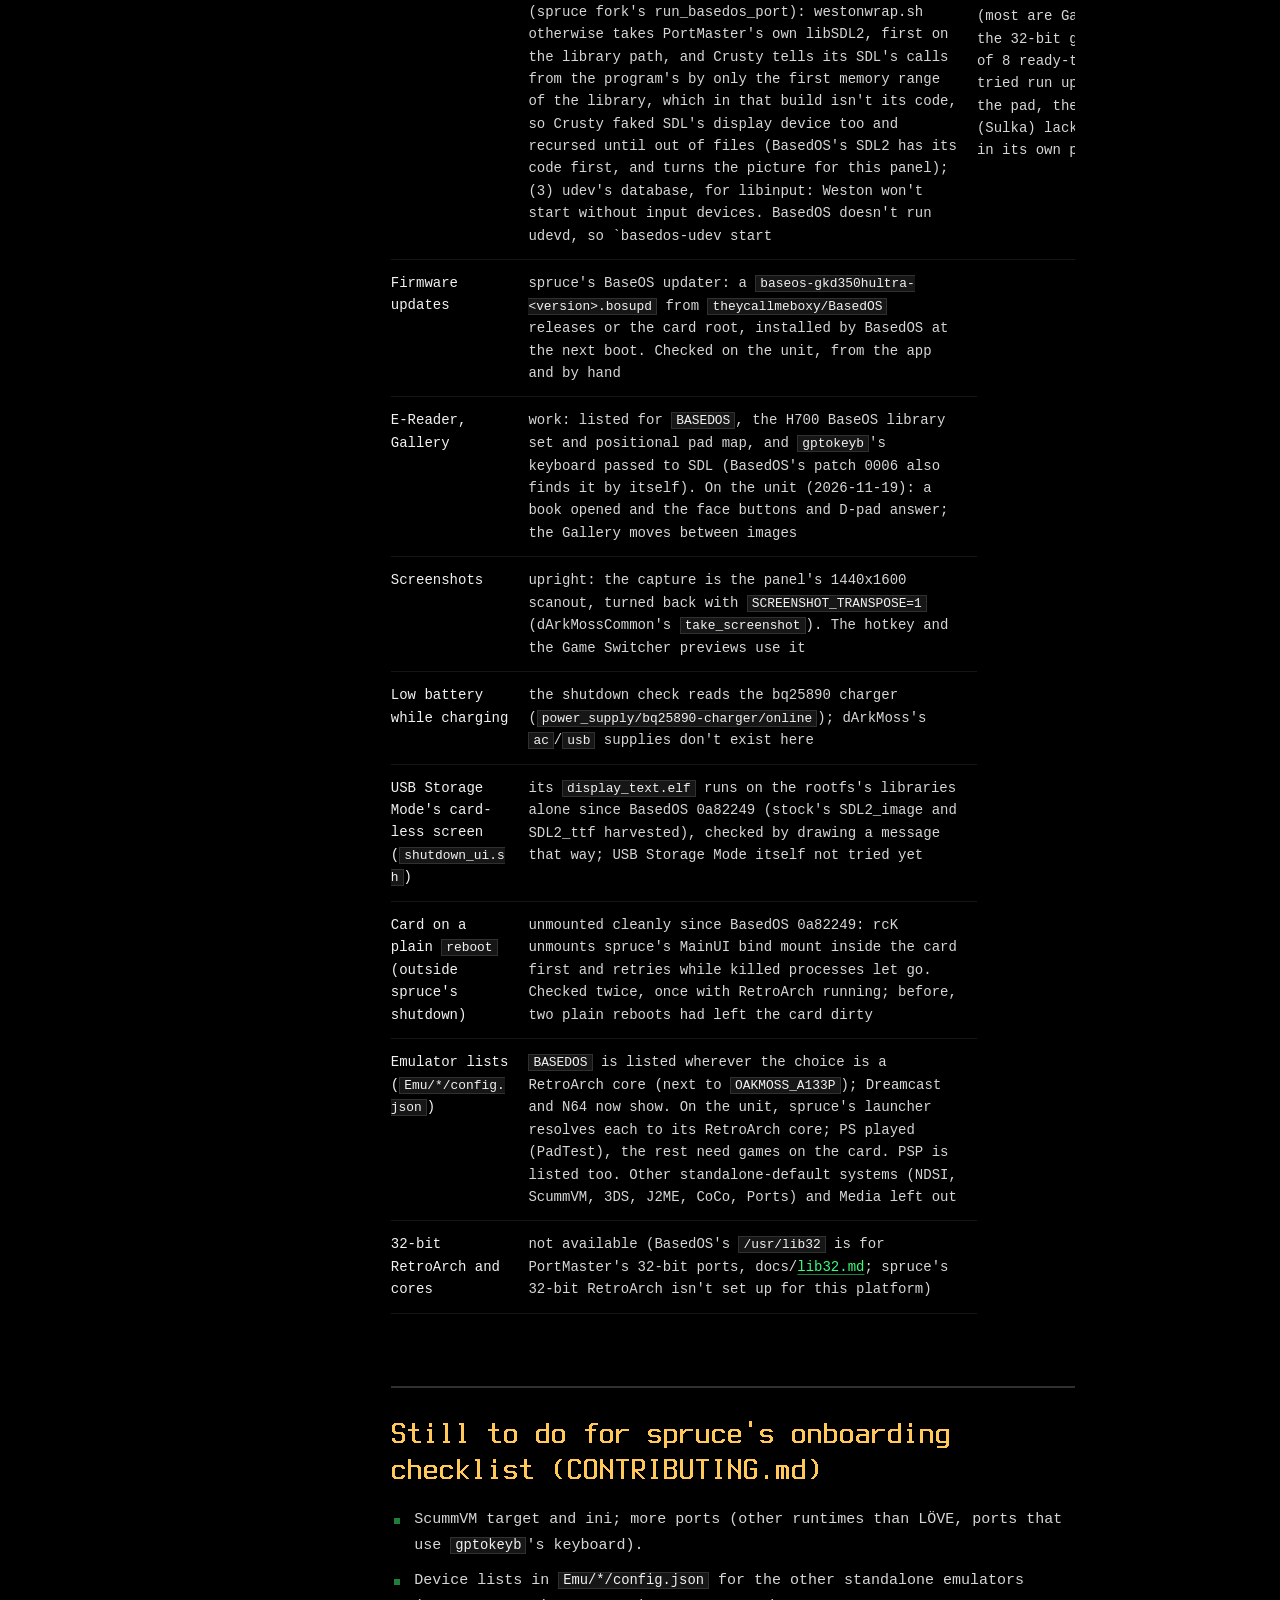
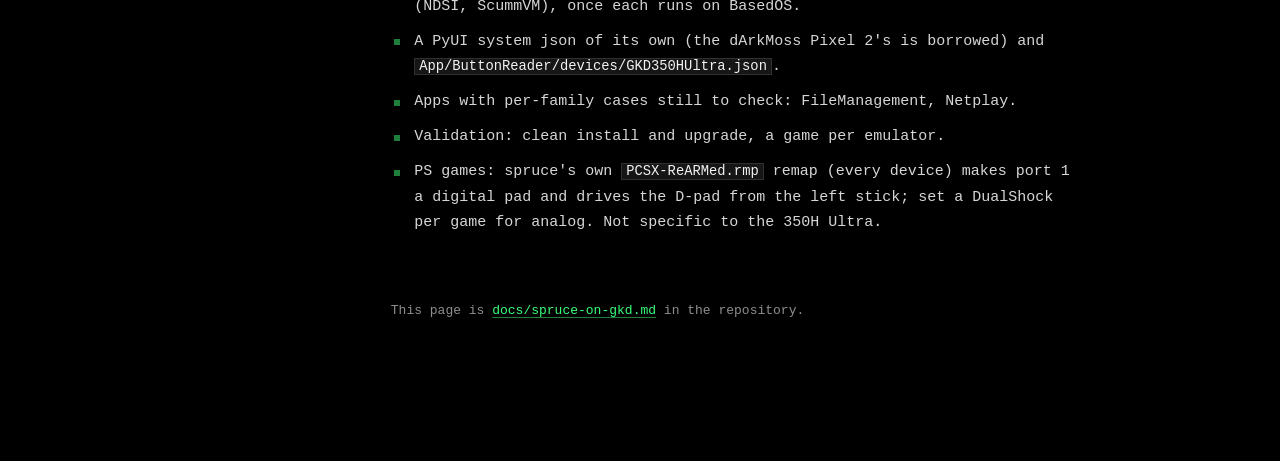
==== commit 2e6656d9: "libSDL2.so link: Apotris (SoLoud) gets its audio, and stops crashing SoLoud's SDL2 back end doesn't " ====
--- a/site/spruce.html
+++ b/site/spruce.html
@@ -20,7 +20,7 @@
 <div class="screen">
 <nav class="menu" aria-label="On this page"><details open><summary>On this page</summary><ol><li class="l2"><a href="#getting-it-on-a-card">Getting it on a card</a></li><li class="l2"><a href="#status-2026-11-19">Status (2026-11-19)</a></li><li class="l2"><a href="#still-to-do-for-spruce-s-onboarding-checklist-contributing-md">Still to do for spruce&#x27;s onboarding checklist (CONTRIBUTING.md)</a></li></ol></details></nav>
 <main id="main">
-<h1 id="spruce-on-the-gkd-350h-ultra"><a class="anchor" href="#spruce-on-the-gkd-350h-ultra" aria-hidden="true" tabindex="-1">#</a>spruce on the GKD 350H Ultra</h1><p>spruce support for the GKD 350H Ultra lives in the spruce fork, <a href="https://github.com/theycallmeboxy/spruceOS">https://github.com/theycallmeboxy/spruceOS</a>, branch <code>gkd350h-ultra</code>, until it is merged upstream. It is a normal spruce platform (<code>PLATFORM=GKD350HUltra</code>, family <code>basedos</code>), detected from BasedOS's <code>/etc/baseos-release</code>.</p><h2 id="getting-it-on-a-card"><a class="anchor" href="#getting-it-on-a-card" aria-hidden="true" tabindex="-1">#</a>Getting it on a card</h2><p>Build the kit: <code>python tools/spruce-kit.py &lt;spruce repo&gt; out/spruce-kit</code>. It makes:</p><ul><li><code>spruce-&lt;version&gt;-gkd350hultra-&lt;commit&gt;-overlay.zip</code>: the changed files. Unzip over a spruce nightly at the root of the card.</li><li><code>...-patches/</code>: the same change as <code>git format-patch</code> output, for applying to a spruce checkout.</li><li><code>...-RELEASE-NOTES.md</code>: which spruce nightly it is built for, how to install, what changed.</li></ul><p>Use the nightly built from the commit named in the notes, or later. Re-apply the overlay after a spruce update.</p><p>The platform is standalone: it owns copies of what it needs from other platforms rather than sourcing or hooking them. Which files and functions it owns, where each came from and why: <code>spruce/scripts/platform/basedos/README.md</code> in the fork.</p><h2 id="status-2026-11-19"><a class="anchor" href="#status-2026-11-19" aria-hidden="true" tabindex="-1">#</a>Status (2026-11-19)</h2><div class="table"><table><thead><tr><th>Area</th><th>State</th></tr></thead><tbody><tr><td>Detection, platform files</td><td>done. Two layers, as oakMOSS stacks its base: <code>basedos/BasedOSCommon.{cfg,sh}</code> for what is BasedOS's (SSH, Wi-Fi, sleep, power, firmware, the library path, no udev) and <code>basedos/GKD350HUltra.{cfg,sh}</code> for the board, which takes the dArkMoss RK3566 files first for the hardware they share (spruce <code>platform/README.md</code>)</td></tr><tr><td>Keyboards in SDL apps</td><td>BasedOS has no udev, and SDL2 without udev only opened keyboards named in <code>SDL_EVDEV_DEVICES</code>: E-Reader and Gallery (<code>gptokeyb</code> turns the pad into a virtual keyboard) got no keys. BasedOS's patch 0006 scans <code>/dev/input</code> once at start, as udev's first scan would, and takes the classes udev's path takes (keyboards, mice, touch; not joysticks). On the unit (2026-11-19) the Gallery then opened <code>gptokeyb</code>'s keyboard and the power and volume keys, not the pad or the motion sensor, and moved on a Right press with no <code>SDL_EVDEV_DEVICES</code>. Nodes created after the app started are not picked up. The two launchers also pass the keyboard themselves (spruce fork 3a2a4daee), which a BasedOS from before 0006 needs</td></tr><tr><td>Display rotation</td><td>as on dArkMoss's rotated panels: BasedOS's SDL2 turns the DSI panel with the RGA (ArkOS's Miniloong patch, ROT_270), so SDL apps see 1600x1440 at 0 and the cfg has <code>DISPLAY_ROTATION=&quot;0&quot;</code>. Vulkan windows aren't turned (as on the Miniloong). Checked: the menu, spruce's message screens (<code>display_text.elf</code>), RetroArch, DSperate, PPSSPP. BasedOS's patch 0005 adds a GPU rotation path, used where there is no <code>/dev/rga</code> (a mainline kernel) or with <code>SDL_KMSDRM_ROTATION=gpu</code>; <code>SDL_KMSDRM_ROTATION_STATS=1</code> prints the rotation's time every 300 frames (stock: RGA 6.5 ms a frame in SDL's test). In games on stock with spruce (2026-11-18, <code>tools/dev/rotation-ab.sh</code>, 60 s a path: Star Fox 64, Sega Rally, Crazy Taxi in RetroArch, Burnout Legends in PPSSPP): RGA 2.1 ms a frame, steady; GPU 2.2-2.4 ms with stalls of 10-31 ms every minute or so (the game's own GPU work in the way); the games' frame pacing was the same on both. RGA stays the default. Since c0a58d1 the RGA path waits for the game's frame to be finished before copying it (Mali puts no implicit fences on the buffers, so it could otherwise copy a half-drawn frame); measured at 0.01-0.1 ms a frame</td></tr><tr><td>PyUI menu (1600x1440)</td><td>works; PyUI has its own SDL2 and turns itself (<code>SCREEN_ROTATION=&quot;270&quot;</code>, as the H700 cfg sets it)</td></tr><tr><td>Buttons, stick, volume rocker</td><td>work (codes measured)</td></tr><tr><td>Audio (UI sounds, volume)</td><td>works (DAC "Digital" control). Games starting at another volume (reported 2026-11-17) didn't show in the log: the level was 0 from boot to the game, and every change after went through <code>set_volume</code>. After deep sleep the volume was wrong (2026-11-18): the stock kernel's es9018k2m driver wakes the chip at full volume (reg 0x0f = 00) while regmap's cache keeps the old level, so spruce's restore and every press at the same level were skipped as unchanged. Keeping <code>vcca3v3_codec</code> on in suspend didn't help (the chip's other rails are switched in hardware). <code>basedos-suspend</code> suspends and then writes a neighbouring level and the level itself (<code>resync_dac_volume</code>), and the platform's <code>trigger_device_sleep</code> calls it. Checked on the unit: chip and cache agree after a wake, the volume keys step 1-2-3</td></tr><tr><td>Sleep / wake / shutdown after sleep</td><td>works (deep sleep, RTC wake)</td></tr><tr><td>Clean shutdown from spruce</td><td>strict stage 2 plus session shield, as on the H700 BaseOS</td></tr><tr><td>SSH (spruce's), Samba user</td><td>spruce login added</td></tr><tr><td>CPU modes</td><td>the A72s in every mode, the A53s parked, as on the TrimUI Smart Pro S: Powersave 408-1416, Smart 408-2016, Performance 2016, Overclock 2208, all through spruce's shared functions (see <a href="https://github.com/theycallmeboxy/BasedOS/blob/main/docs/power.md">power.md</a>)</td></tr><tr><td>RetroArch</td><td>works: games run upright (<code>video_rotation = &quot;0&quot;</code>, it draws through the rotating SDL) and full screen through spruce's launcher (NES <code>fceumm</code>, PS <code>pcsx_rearmed</code>). The pad goes through <code>linuxraw</code> (<code>/dev/input/js0</code>), since the <code>udev</code> driver needs udevd. Every button, the stick and the hotkeys (Select + B/R/L/Left/Right/R2/X/Y) checked in PadTest. L3 bound but not tested</td></tr><tr><td>Wi-Fi</td><td>spruce's, as on its other wpa_supplicant devices: its own supplicant on the card's saved networks and udhcpc, joined, forgotten and switched off from spruce's menu. BasedOS only loads the driver at boot; its own Wi-Fi and SSH run only in maintenance mode or after a failing frontend</td></tr><tr><td>Bluetooth</td><td>not brought up on BasedOS</td></tr><tr><td>NDS (DSperate, spruce's default)</td><td>works: Castlevania DoS upright, 59.8 fps (100%) with the 60 Hz panel DTB. Since v3.5.0 (spruce 2026-11-20) DSperate scans out at the panel's own 1440x1600 and turns the picture itself (KMS, Vulkan present on the Mali-G52): emu 3.5 ms, present 0.1 ms in Performance, checked 2026-11-20. v3.4.0 refused KMS on the turned SDL and fell to the window surface (52-54 fps in Smart), so the cfg had <code>DS_SCANLINE_SCALE=0</code> (its SDL renderer, also 59.8 fps); that line is gone (beebono/DSperate#49). DSperate pins itself to cores 0-3 (the A53s). Controls checked on the unit; X/Y needed the cfg's <code>SDL_GAMECONTROLLER_MAP</code> (SDL had guessed them swapped). On the KMS route <code>DS_ROTATE</code> replaces the panel's turn instead of adding to it (reported on #49), so DSperate-Tate would show the game upright: the 350H Ultra's NDS list (<code>Emulator_BASEDOS</code>) offers DSperate, DraStic and pokedaisy_ds (RetroArch, 60 fps, checked) without it</td></tr><tr><td>NDS (DraStic standalone, an option beside DSperate)</td><td>works: Castlevania DoS upright, both screens stacked, at 100% with BasedOS's 60 Hz panel DTB (98.1-98.5% and crackly sound on stock's 59.11 Hz; see <a href="https://github.com/theycallmeboxy/BasedOS/blob/main/docs/power.md">power.md</a>). The unmodified 64-bit DraStic, as on dArkMoss (<code>run_drastic_GKD350HUltra</code>); its config is the Miniloong's with this pad's d-pad (b12-b15) and touch press on L3. Checked on the unit</td></tr><tr><td>PSP (PPSSPP, spruce's default)</td><td>works: Burnout Legends upright on OpenGL (<code>PPSSPPSDL_dArkMoss3326</code>; the 3566 build needs ARMv8.2), with the E5 Plus's config, the H700 controls layout and the positional pad map (<code>ppsspp_functions.sh</code>). Controls checked on the unit. Vulkan would need PPSSPP built with ArkOS's Vulkan rotation patch</td></tr><tr><td>N64 standalone (Mupen64Plus, an option beside the RetroArch default)</td><td>works: Star Fox 64 upright and centred, controls and Menu hotkeys checked on the unit. Pad table in this pad's raw numbers (the Anbernic one-stick layout), no gptokeyb2. The 4:3 canvas would be centred vertically by M64P_VIEWPORT_Y, which spruce's Rice and Glide64mk2 gain in theycallmeboxy/mupen64plus-spruce; the fork ships spruce's current plugins until then (since e25914526), so under Rice and Glide64mk2 the picture sits at the bottom of the panel (PR to spruceUI pending; the fork ships that build meanwhile). Rice gets some games wrong where GLideN64 is right (Star Fox 64 darker, Mario Golf with a navy sky and white terrain); Perfect Dark and Castlevania match. That is Rice itself, and it showed with spruce's stock Rice before the centring patch; the overlay switches plugin</td></tr><tr><td>Dreamcast standalone (Flycast, an option beside the RetroArch default)</td><td>works: Crazy Taxi, Spider-Man and Sonic Adventure 2 upright in 4:3, OpenGL ES, smooth in Performance. Own pad map (Emu/DC/default_configs/flycast/pads/GKD350HUltra): positional A/B/X/Y, L1/R1 as Z/C, L2/R2 as the triggers (on/off, as on the other boards with button triggers). Flycast's menu at 240% (set_ui_scale); exit through it returns to spruce.</td></tr><tr><td>Saturn standalone (YabaSanshiro, an option beside the RetroArch default)</td><td>works: Sega Rally upright, controls checked on the unit. Pad seed SATURN_PAD_TABLE=GKD350HUltra (Emu/SATURN/pad, the Miniloong layout with the d-pad on b12-b15); Menu opens Yaba's menu. Stock Yaba puts the picture against the top with all the black below (its fullscreen letterbox forgets to halve the gap, which also shifts 352-wide games on 4:3 screens); theycallmeboxy/YabaSanshiro-spruce fix-vertical-centring centres it (PR to spruceUI pending). The card runs that build, stock kept as Saves/yabasanshiro.stock. Its pad files (<code>Emu/SATURN/pad/keymap-GKD350HUltra.json</code>, <code>es-GKD350HUltra.xml</code>) are written by hand from the measured pad and checked on the device; spruce's generator for that folder (<code>gen_saturn_pads.py</code>) doesn't know BasedOS's platform folder, so they must be kept when it regenerates the others (its <code>--check</code> may flag them)</td></tr><tr><td>ScummVM</td><td>not set up for this platform yet</td></tr><tr><td>PortMaster and ports</td><td>work (2026-11-19): PortMaster's GUI upright, a port downloaded and installed from it, and the port (2048 Plus, LÖVE 11.5) run from spruce's Ports system, upright and full screen, pad checked. It needed bash (BasedOS 3190abd), BasedOS's SDL2 found first (the <code>libSDL2-2.0.so</code> link, faa6fbb, and <code>DEVICE_PYSDL2_DLL_PATH</code>), and <code>PORTMASTER_DISPLAY_ORIENTATION=0</code> so it doesn't turn itself on top of SDL. Listed for <code>BASEDOS</code>: the app (spruce fork 0a7cce7ff) and <code>Emu/PORTS</code>. Ports tried on BasedOS's Buildroot userland (0ee75de and later, 2026-11-19): DevilutionX, Celeste Classic (native), A Key(s) Path (Godot) and 6 Feet Under (GameMaker on .NET, after its one-time patcher) run upright with the pad; Quake (a RetroArch-core port) runs at 60 fps through BasedOSCommon's run_basedos_port, which, as spruce does for the A30, runs a copy of the port's script whose retroarch call is spruce's own RetroArch with this platform's config (the scripts otherwise call /usr/bin/retroarch, which BasedOS doesn't have); Apotris dies 11 s in, after failing to open a rumble PWM (likely the port's own); Weston ports work (Alex the Allegator 4: upright, full screen, pad checked; 2026-11-19). PortMaster's westonwrap.sh always preloads its Crusty layer for the drm backend, which fakes DRM/GBM for Weston and draws through SDL2; it needed three things, found with gdb and strace: (1) the unversioned <code>libudev.so</code> (Crusty loads libudev by that name, and without it its <code>udev_new()</code> resolved to itself and Weston spun forever); (2) <code>CRUSTY_LIBSDL</code> set to BasedOS's SDL2 (spruce fork's run_basedos_port): westonwrap.sh otherwise takes PortMaster's own libSDL2, first on the library path, and Crusty tells its SDL's calls from the program's by only the first memory range of the library, which in that build isn't its code, so Crusty faked SDL's display device too and recursed until out of files (BasedOS's SDL2 has its code first, and turns the picture for this panel); (3) udev's database, for libinput: Weston won't start without input devices. BasedOS doesn't run udevd, so `basedos-udev start</td><td>stop<code> runs eudev&#x27;s udevd (input rule only) for the length of a Weston port, and run_basedos_port calls it for ports that use westonwrap.sh. Quitting (Select+Start) sends SIGTERM to westonwrap.sh along with the game, so the port&#x27;s script unmounts the pack while the game is still exiting, and the game could be left behind (once hung for good in its own SIGTERM handler); run_basedos_port ends what&#x27;s left of a Weston port&#x27;s process group 3 s after it and unmounts the pack (ports without the pack exit cleanly: Celeste Classic, DevilutionX). Crusty also never replaces its </code>/tmp/CRUSTY_LIBSDL64.so<code> link once made (a changed </code>CRUSTY_LIBSDL<code> takes a reboot); both Crusty points are for Westonpack&#x27;s author. 32-bit ports (2026-11-19, docs/lib32.md): with BasedOS&#x27;s </code>/usr/lib32`, PortMaster lists its ~200 32-bit-only ports (most are GameMaker on the 32-bit gmloader); 7 of 8 ready-to-run ones tried run upright with the pad, the eighth (Sulka) lacks a library in its own package</td></tr><tr><td>Firmware updates</td><td>spruce's BaseOS updater: a <code>baseos-gkd350hultra-&lt;version&gt;.bosupd</code> from <code>theycallmeboxy/BasedOS</code> releases or the card root, installed by BasedOS at the next boot. Checked on the unit, from the app and by hand</td></tr><tr><td>E-Reader, Gallery</td><td>work: listed for <code>BASEDOS</code>, the H700 BaseOS library set and positional pad map, and <code>gptokeyb</code>'s keyboard passed to SDL (BasedOS's patch 0006 also finds it by itself). On the unit (2026-11-19): a book opened and the face buttons and D-pad answer; the Gallery moves between images</td></tr><tr><td>Screenshots</td><td>upright: the capture is the panel's 1440x1600 scanout, turned back with <code>SCREENSHOT_TRANSPOSE=1</code> (dArkMossCommon's <code>take_screenshot</code>). The hotkey and the Game Switcher previews use it</td></tr><tr><td>Low battery while charging</td><td>the shutdown check reads the bq25890 charger (<code>power_supply/bq25890-charger/online</code>); dArkMoss's <code>ac</code>/<code>usb</code> supplies don't exist here</td></tr><tr><td>USB Storage Mode's card-less screen (<code>shutdown_ui.sh</code>)</td><td>its <code>display_text.elf</code> runs on the rootfs's libraries alone since BasedOS 0a82249 (stock's SDL2_image and SDL2_ttf harvested), checked by drawing a message that way; USB Storage Mode itself not tried yet</td></tr><tr><td>Card on a plain <code>reboot</code> (outside spruce's shutdown)</td><td>unmounted cleanly since BasedOS 0a82249: rcK unmounts spruce's MainUI bind mount inside the card first and retries while killed processes let go. Checked twice, once with RetroArch running; before, two plain reboots had left the card dirty</td></tr><tr><td>Emulator lists (<code>Emu/*/config.json</code>)</td><td><code>BASEDOS</code> is listed wherever the choice is a RetroArch core (next to <code>OAKMOSS_A133P</code>); Dreamcast and N64 now show. On the unit, spruce's launcher resolves each to its RetroArch core; PS played (PadTest), the rest need games on the card. PSP is listed too. Other standalone-default systems (NDSI, ScummVM, 3DS, J2ME, CoCo, Ports) and Media left out</td></tr><tr><td>32-bit RetroArch and cores</td><td>not available (BasedOS's <code>/usr/lib32</code> is for PortMaster's 32-bit ports, docs/<a href="https://github.com/theycallmeboxy/BasedOS/blob/main/docs/lib32.md">lib32.md</a>; spruce's 32-bit RetroArch isn't set up for this platform)</td></tr></tbody></table></div><h2 id="still-to-do-for-spruce-s-onboarding-checklist-contributing-md"><a class="anchor" href="#still-to-do-for-spruce-s-onboarding-checklist-contributing-md" aria-hidden="true" tabindex="-1">#</a>Still to do for spruce's onboarding checklist (CONTRIBUTING.md)</h2><ul><li>ScummVM target and ini; more ports (other runtimes than LÖVE, ports that use <code>gptokeyb</code>'s keyboard).</li><li>Device lists in <code>Emu/*/config.json</code> for the other standalone emulators (NDSI, ScummVM), once each runs on BasedOS.</li><li>A PyUI system json of its own (the dArkMoss Pixel 2's is borrowed) and <code>App/ButtonReader/devices/GKD350HUltra.json</code>.</li><li>Apps with per-family cases still to check: FileManagement, Netplay.</li><li>Validation: clean install and upgrade, a game per emulator.</li><li>PS games: spruce's own <code>PCSX-ReARMed.rmp</code> remap (every device) makes port 1 a digital pad and drives the D-pad from the left stick; set a DualShock per game for analog. Not specific to the 350H Ultra.</li></ul><p class="source">This page is <a href="https://github.com/theycallmeboxy/BasedOS/blob/main/docs/spruce-on-gkd.md">docs/spruce-on-gkd.md</a> in the repository.</p>
+<h1 id="spruce-on-the-gkd-350h-ultra"><a class="anchor" href="#spruce-on-the-gkd-350h-ultra" aria-hidden="true" tabindex="-1">#</a>spruce on the GKD 350H Ultra</h1><p>spruce support for the GKD 350H Ultra lives in the spruce fork, <a href="https://github.com/theycallmeboxy/spruceOS">https://github.com/theycallmeboxy/spruceOS</a>, branch <code>gkd350h-ultra</code>, until it is merged upstream. It is a normal spruce platform (<code>PLATFORM=GKD350HUltra</code>, family <code>basedos</code>), detected from BasedOS's <code>/etc/baseos-release</code>.</p><h2 id="getting-it-on-a-card"><a class="anchor" href="#getting-it-on-a-card" aria-hidden="true" tabindex="-1">#</a>Getting it on a card</h2><p>Build the kit: <code>python tools/spruce-kit.py &lt;spruce repo&gt; out/spruce-kit</code>. It makes:</p><ul><li><code>spruce-&lt;version&gt;-gkd350hultra-&lt;commit&gt;-overlay.zip</code>: the changed files. Unzip over a spruce nightly at the root of the card.</li><li><code>...-patches/</code>: the same change as <code>git format-patch</code> output, for applying to a spruce checkout.</li><li><code>...-RELEASE-NOTES.md</code>: which spruce nightly it is built for, how to install, what changed.</li></ul><p>Use the nightly built from the commit named in the notes, or later. Re-apply the overlay after a spruce update.</p><p>The platform is standalone: it owns copies of what it needs from other platforms rather than sourcing or hooking them. Which files and functions it owns, where each came from and why: <code>spruce/scripts/platform/basedos/README.md</code> in the fork.</p><h2 id="status-2026-11-19"><a class="anchor" href="#status-2026-11-19" aria-hidden="true" tabindex="-1">#</a>Status (2026-11-19)</h2><div class="table"><table><thead><tr><th>Area</th><th>State</th></tr></thead><tbody><tr><td>Detection, platform files</td><td>done. Two layers, as oakMOSS stacks its base: <code>basedos/BasedOSCommon.{cfg,sh}</code> for what is BasedOS's (SSH, Wi-Fi, sleep, power, firmware, the library path, no udev) and <code>basedos/GKD350HUltra.{cfg,sh}</code> for the board, which takes the dArkMoss RK3566 files first for the hardware they share (spruce <code>platform/README.md</code>)</td></tr><tr><td>Keyboards in SDL apps</td><td>BasedOS has no udev, and SDL2 without udev only opened keyboards named in <code>SDL_EVDEV_DEVICES</code>: E-Reader and Gallery (<code>gptokeyb</code> turns the pad into a virtual keyboard) got no keys. BasedOS's patch 0006 scans <code>/dev/input</code> once at start, as udev's first scan would, and takes the classes udev's path takes (keyboards, mice, touch; not joysticks). On the unit (2026-11-19) the Gallery then opened <code>gptokeyb</code>'s keyboard and the power and volume keys, not the pad or the motion sensor, and moved on a Right press with no <code>SDL_EVDEV_DEVICES</code>. Nodes created after the app started are not picked up. The two launchers also pass the keyboard themselves (spruce fork 3a2a4daee), which a BasedOS from before 0006 needs</td></tr><tr><td>Display rotation</td><td>as on dArkMoss's rotated panels: BasedOS's SDL2 turns the DSI panel with the RGA (ArkOS's Miniloong patch, ROT_270), so SDL apps see 1600x1440 at 0 and the cfg has <code>DISPLAY_ROTATION=&quot;0&quot;</code>. Vulkan windows aren't turned (as on the Miniloong). Checked: the menu, spruce's message screens (<code>display_text.elf</code>), RetroArch, DSperate, PPSSPP. BasedOS's patch 0005 adds a GPU rotation path, used where there is no <code>/dev/rga</code> (a mainline kernel) or with <code>SDL_KMSDRM_ROTATION=gpu</code>; <code>SDL_KMSDRM_ROTATION_STATS=1</code> prints the rotation's time every 300 frames (stock: RGA 6.5 ms a frame in SDL's test). In games on stock with spruce (2026-11-18, <code>tools/dev/rotation-ab.sh</code>, 60 s a path: Star Fox 64, Sega Rally, Crazy Taxi in RetroArch, Burnout Legends in PPSSPP): RGA 2.1 ms a frame, steady; GPU 2.2-2.4 ms with stalls of 10-31 ms every minute or so (the game's own GPU work in the way); the games' frame pacing was the same on both. RGA stays the default. Since c0a58d1 the RGA path waits for the game's frame to be finished before copying it (Mali puts no implicit fences on the buffers, so it could otherwise copy a half-drawn frame); measured at 0.01-0.1 ms a frame</td></tr><tr><td>PyUI menu (1600x1440)</td><td>works; PyUI has its own SDL2 and turns itself (<code>SCREEN_ROTATION=&quot;270&quot;</code>, as the H700 cfg sets it)</td></tr><tr><td>Buttons, stick, volume rocker</td><td>work (codes measured)</td></tr><tr><td>Audio (UI sounds, volume)</td><td>works (DAC "Digital" control). Games starting at another volume (reported 2026-11-17) didn't show in the log: the level was 0 from boot to the game, and every change after went through <code>set_volume</code>. After deep sleep the volume was wrong (2026-11-18): the stock kernel's es9018k2m driver wakes the chip at full volume (reg 0x0f = 00) while regmap's cache keeps the old level, so spruce's restore and every press at the same level were skipped as unchanged. Keeping <code>vcca3v3_codec</code> on in suspend didn't help (the chip's other rails are switched in hardware). <code>basedos-suspend</code> suspends and then writes a neighbouring level and the level itself (<code>resync_dac_volume</code>), and the platform's <code>trigger_device_sleep</code> calls it. Checked on the unit: chip and cache agree after a wake, the volume keys step 1-2-3</td></tr><tr><td>Sleep / wake / shutdown after sleep</td><td>works (deep sleep, RTC wake)</td></tr><tr><td>Clean shutdown from spruce</td><td>strict stage 2 plus session shield, as on the H700 BaseOS</td></tr><tr><td>SSH (spruce's), Samba user</td><td>spruce login added</td></tr><tr><td>CPU modes</td><td>the A72s in every mode, the A53s parked, as on the TrimUI Smart Pro S: Powersave 408-1416, Smart 408-2016, Performance 2016, Overclock 2208, all through spruce's shared functions (see <a href="https://github.com/theycallmeboxy/BasedOS/blob/main/docs/power.md">power.md</a>)</td></tr><tr><td>RetroArch</td><td>works: games run upright (<code>video_rotation = &quot;0&quot;</code>, it draws through the rotating SDL) and full screen through spruce's launcher (NES <code>fceumm</code>, PS <code>pcsx_rearmed</code>). The pad goes through <code>linuxraw</code> (<code>/dev/input/js0</code>), since the <code>udev</code> driver needs udevd. Every button, the stick and the hotkeys (Select + B/R/L/Left/Right/R2/X/Y) checked in PadTest. L3 bound but not tested</td></tr><tr><td>Wi-Fi</td><td>spruce's, as on its other wpa_supplicant devices: its own supplicant on the card's saved networks and udhcpc, joined, forgotten and switched off from spruce's menu. BasedOS only loads the driver at boot; its own Wi-Fi and SSH run only in maintenance mode or after a failing frontend</td></tr><tr><td>Bluetooth</td><td>not brought up on BasedOS</td></tr><tr><td>NDS (DSperate, spruce's default)</td><td>works: Castlevania DoS upright, 59.8 fps (100%) with the 60 Hz panel DTB. Since v3.5.0 (spruce 2026-11-20) DSperate scans out at the panel's own 1440x1600 and turns the picture itself (KMS, Vulkan present on the Mali-G52): emu 3.5 ms, present 0.1 ms in Performance, checked 2026-11-20. v3.4.0 refused KMS on the turned SDL and fell to the window surface (52-54 fps in Smart), so the cfg had <code>DS_SCANLINE_SCALE=0</code> (its SDL renderer, also 59.8 fps); that line is gone (beebono/DSperate#49). DSperate pins itself to cores 0-3 (the A53s). Controls checked on the unit; X/Y needed the cfg's <code>SDL_GAMECONTROLLER_MAP</code> (SDL had guessed them swapped). On the KMS route <code>DS_ROTATE</code> replaces the panel's turn instead of adding to it (reported on #49), so DSperate-Tate would show the game upright: the 350H Ultra's NDS list (<code>Emulator_BASEDOS</code>) offers DSperate, DraStic and pokedaisy_ds (RetroArch, 60 fps, checked) without it</td></tr><tr><td>NDS (DraStic standalone, an option beside DSperate)</td><td>works: Castlevania DoS upright, both screens stacked, at 100% with BasedOS's 60 Hz panel DTB (98.1-98.5% and crackly sound on stock's 59.11 Hz; see <a href="https://github.com/theycallmeboxy/BasedOS/blob/main/docs/power.md">power.md</a>). The unmodified 64-bit DraStic, as on dArkMoss (<code>run_drastic_GKD350HUltra</code>); its config is the Miniloong's with this pad's d-pad (b12-b15) and touch press on L3. Checked on the unit</td></tr><tr><td>PSP (PPSSPP, spruce's default)</td><td>works: Burnout Legends upright on OpenGL (<code>PPSSPPSDL_dArkMoss3326</code>; the 3566 build needs ARMv8.2), with the E5 Plus's config, the H700 controls layout and the positional pad map (<code>ppsspp_functions.sh</code>). Controls checked on the unit. Vulkan would need PPSSPP built with ArkOS's Vulkan rotation patch</td></tr><tr><td>N64 standalone (Mupen64Plus, an option beside the RetroArch default)</td><td>works: Star Fox 64 upright and centred, controls and Menu hotkeys checked on the unit. Pad table in this pad's raw numbers (the Anbernic one-stick layout), no gptokeyb2. The 4:3 canvas would be centred vertically by M64P_VIEWPORT_Y, which spruce's Rice and Glide64mk2 gain in theycallmeboxy/mupen64plus-spruce; the fork ships spruce's current plugins until then (since e25914526), so under Rice and Glide64mk2 the picture sits at the bottom of the panel (PR to spruceUI pending; the fork ships that build meanwhile). Rice gets some games wrong where GLideN64 is right (Star Fox 64 darker, Mario Golf with a navy sky and white terrain); Perfect Dark and Castlevania match. That is Rice itself, and it showed with spruce's stock Rice before the centring patch; the overlay switches plugin</td></tr><tr><td>Dreamcast standalone (Flycast, an option beside the RetroArch default)</td><td>works: Crazy Taxi, Spider-Man and Sonic Adventure 2 upright in 4:3, OpenGL ES, smooth in Performance. Own pad map (Emu/DC/default_configs/flycast/pads/GKD350HUltra): positional A/B/X/Y, L1/R1 as Z/C, L2/R2 as the triggers (on/off, as on the other boards with button triggers). Flycast's menu at 240% (set_ui_scale); exit through it returns to spruce.</td></tr><tr><td>Saturn standalone (YabaSanshiro, an option beside the RetroArch default)</td><td>works: Sega Rally upright, controls checked on the unit. Pad seed SATURN_PAD_TABLE=GKD350HUltra (Emu/SATURN/pad, the Miniloong layout with the d-pad on b12-b15); Menu opens Yaba's menu. Stock Yaba puts the picture against the top with all the black below (its fullscreen letterbox forgets to halve the gap, which also shifts 352-wide games on 4:3 screens); theycallmeboxy/YabaSanshiro-spruce fix-vertical-centring centres it (PR to spruceUI pending). The card runs that build, stock kept as Saves/yabasanshiro.stock. Its pad files (<code>Emu/SATURN/pad/keymap-GKD350HUltra.json</code>, <code>es-GKD350HUltra.xml</code>) are written by hand from the measured pad and checked on the device; spruce's generator for that folder (<code>gen_saturn_pads.py</code>) doesn't know BasedOS's platform folder, so they must be kept when it regenerates the others (its <code>--check</code> may flag them)</td></tr><tr><td>ScummVM</td><td>not set up for this platform yet</td></tr><tr><td>PortMaster and ports</td><td>work (2026-11-19): PortMaster's GUI upright, a port downloaded and installed from it, and the port (2048 Plus, LÖVE 11.5) run from spruce's Ports system, upright and full screen, pad checked. It needed bash (BasedOS 3190abd), BasedOS's SDL2 found first (the <code>libSDL2-2.0.so</code> link, faa6fbb, and <code>DEVICE_PYSDL2_DLL_PATH</code>), and <code>PORTMASTER_DISPLAY_ORIENTATION=0</code> so it doesn't turn itself on top of SDL. Listed for <code>BASEDOS</code>: the app (spruce fork 0a7cce7ff) and <code>Emu/PORTS</code>. Ports tried on BasedOS's Buildroot userland (0ee75de and later, 2026-11-19): DevilutionX, Celeste Classic (native), A Key(s) Path (Godot) and 6 Feet Under (GameMaker on .NET, after its one-time patcher) run upright with the pad; Quake (a RetroArch-core port) runs at 60 fps through BasedOSCommon's run_basedos_port, which, as spruce does for the A30, runs a copy of the port's script whose retroarch call is spruce's own RetroArch with this platform's config (the scripts otherwise call /usr/bin/retroarch, which BasedOS doesn't have); Apotris runs, with sound (2026-11-23): its audio library, SoLoud, loads SDL by <code>dlopen(&quot;libSDL2.so&quot;)</code>, the development name, and without it ran silent and crashed when the first game, or the title screen's demo 11 s in, began (BasedOS now has the <code>libSDL2.so</code> link; the rumble PWM it can't open is harmless); Weston ports work (Alex the Allegator 4: upright, full screen, pad checked; 2026-11-19). PortMaster's westonwrap.sh always preloads its Crusty layer for the drm backend, which fakes DRM/GBM for Weston and draws through SDL2; it needed three things, found with gdb and strace: (1) the unversioned <code>libudev.so</code> (Crusty loads libudev by that name, and without it its <code>udev_new()</code> resolved to itself and Weston spun forever); (2) <code>CRUSTY_LIBSDL</code> set to BasedOS's SDL2 (spruce fork's run_basedos_port): westonwrap.sh otherwise takes PortMaster's own libSDL2, first on the library path, and Crusty tells its SDL's calls from the program's by only the first memory range of the library, which in that build isn't its code, so Crusty faked SDL's display device too and recursed until out of files (BasedOS's SDL2 has its code first, and turns the picture for this panel); (3) udev's database, for libinput: Weston won't start without input devices. BasedOS doesn't run udevd, so `basedos-udev start</td><td>stop<code> runs eudev&#x27;s udevd (input rule only) for the length of a Weston port, and run_basedos_port calls it for ports that use westonwrap.sh. Quitting (Select+Start) sends SIGTERM to westonwrap.sh along with the game, so the port&#x27;s script unmounts the pack while the game is still exiting, and the game could be left behind (once hung for good in its own SIGTERM handler); run_basedos_port ends what&#x27;s left of a Weston port&#x27;s process group 3 s after it and unmounts the pack (ports without the pack exit cleanly: Celeste Classic, DevilutionX). Crusty also never replaces its </code>/tmp/CRUSTY_LIBSDL64.so<code> link once made (a changed </code>CRUSTY_LIBSDL<code> takes a reboot); both Crusty points are for Westonpack&#x27;s author. 32-bit ports (2026-11-19, docs/lib32.md): with BasedOS&#x27;s </code>/usr/lib32`, PortMaster lists its ~200 32-bit-only ports (most are GameMaker on the 32-bit gmloader); 7 of 8 ready-to-run ones tried run upright with the pad, the eighth (Sulka) lacks a library in its own package</td></tr><tr><td>Firmware updates</td><td>spruce's BaseOS updater: a <code>baseos-gkd350hultra-&lt;version&gt;.bosupd</code> from <code>theycallmeboxy/BasedOS</code> releases or the card root, installed by BasedOS at the next boot. Checked on the unit, from the app and by hand</td></tr><tr><td>E-Reader, Gallery</td><td>work: listed for <code>BASEDOS</code>, the H700 BaseOS library set and positional pad map, and <code>gptokeyb</code>'s keyboard passed to SDL (BasedOS's patch 0006 also finds it by itself). On the unit (2026-11-19): a book opened and the face buttons and D-pad answer; the Gallery moves between images</td></tr><tr><td>Screenshots</td><td>upright: the capture is the panel's 1440x1600 scanout, turned back with <code>SCREENSHOT_TRANSPOSE=1</code> (dArkMossCommon's <code>take_screenshot</code>). The hotkey and the Game Switcher previews use it</td></tr><tr><td>Low battery while charging</td><td>the shutdown check reads the bq25890 charger (<code>power_supply/bq25890-charger/online</code>); dArkMoss's <code>ac</code>/<code>usb</code> supplies don't exist here</td></tr><tr><td>USB Storage Mode's card-less screen (<code>shutdown_ui.sh</code>)</td><td>its <code>display_text.elf</code> runs on the rootfs's libraries alone since BasedOS 0a82249 (stock's SDL2_image and SDL2_ttf harvested), checked by drawing a message that way; USB Storage Mode itself not tried yet</td></tr><tr><td>Card on a plain <code>reboot</code> (outside spruce's shutdown)</td><td>unmounted cleanly since BasedOS 0a82249: rcK unmounts spruce's MainUI bind mount inside the card first and retries while killed processes let go. Checked twice, once with RetroArch running; before, two plain reboots had left the card dirty</td></tr><tr><td>Emulator lists (<code>Emu/*/config.json</code>)</td><td><code>BASEDOS</code> is listed wherever the choice is a RetroArch core (next to <code>OAKMOSS_A133P</code>); Dreamcast and N64 now show. On the unit, spruce's launcher resolves each to its RetroArch core; PS played (PadTest), the rest need games on the card. PSP is listed too. Other standalone-default systems (NDSI, ScummVM, 3DS, J2ME, CoCo, Ports) and Media left out</td></tr><tr><td>32-bit RetroArch and cores</td><td>not available (BasedOS's <code>/usr/lib32</code> is for PortMaster's 32-bit ports, docs/<a href="https://github.com/theycallmeboxy/BasedOS/blob/main/docs/lib32.md">lib32.md</a>; spruce's 32-bit RetroArch isn't set up for this platform)</td></tr></tbody></table></div><h2 id="still-to-do-for-spruce-s-onboarding-checklist-contributing-md"><a class="anchor" href="#still-to-do-for-spruce-s-onboarding-checklist-contributing-md" aria-hidden="true" tabindex="-1">#</a>Still to do for spruce's onboarding checklist (CONTRIBUTING.md)</h2><ul><li>ScummVM target and ini; more ports (other runtimes than LÖVE, ports that use <code>gptokeyb</code>'s keyboard).</li><li>Device lists in <code>Emu/*/config.json</code> for the other standalone emulators (NDSI, ScummVM), once each runs on BasedOS.</li><li>A PyUI system json of its own (the dArkMoss Pixel 2's is borrowed) and <code>App/ButtonReader/devices/GKD350HUltra.json</code>.</li><li>Apps with per-family cases still to check: FileManagement, Netplay.</li><li>Validation: clean install and upgrade, a game per emulator.</li><li>PS games: spruce's own <code>PCSX-ReARMed.rmp</code> remap (every device) makes port 1 a digital pad and drives the D-pad from the left stick; set a DualShock per game for analog. Not specific to the 350H Ultra.</li></ul><p class="source">This page is <a href="https://github.com/theycallmeboxy/BasedOS/blob/main/docs/spruce-on-gkd.md">docs/spruce-on-gkd.md</a> in the repository.</p>
 </main>
 </div>
 <footer class="status">
--- a/site/basedos.css
+++ b/site/basedos.css
@@ -385,6 +385,8 @@
   .keys .btn { width: 8px; height: 18px; border-radius: 4px; }
   .keys a:hover .btn { width: 8px; }
   .bezel::after { margin-right: 0; }
+  .hero { grid-template-columns: 1fr; }
+  .device { max-width: 560px; margin-bottom: 40px; }
   .screen { padding-right: var(--margin); grid-template-columns: minmax(160px, 220px) minmax(0, 1fr); }
 }
 
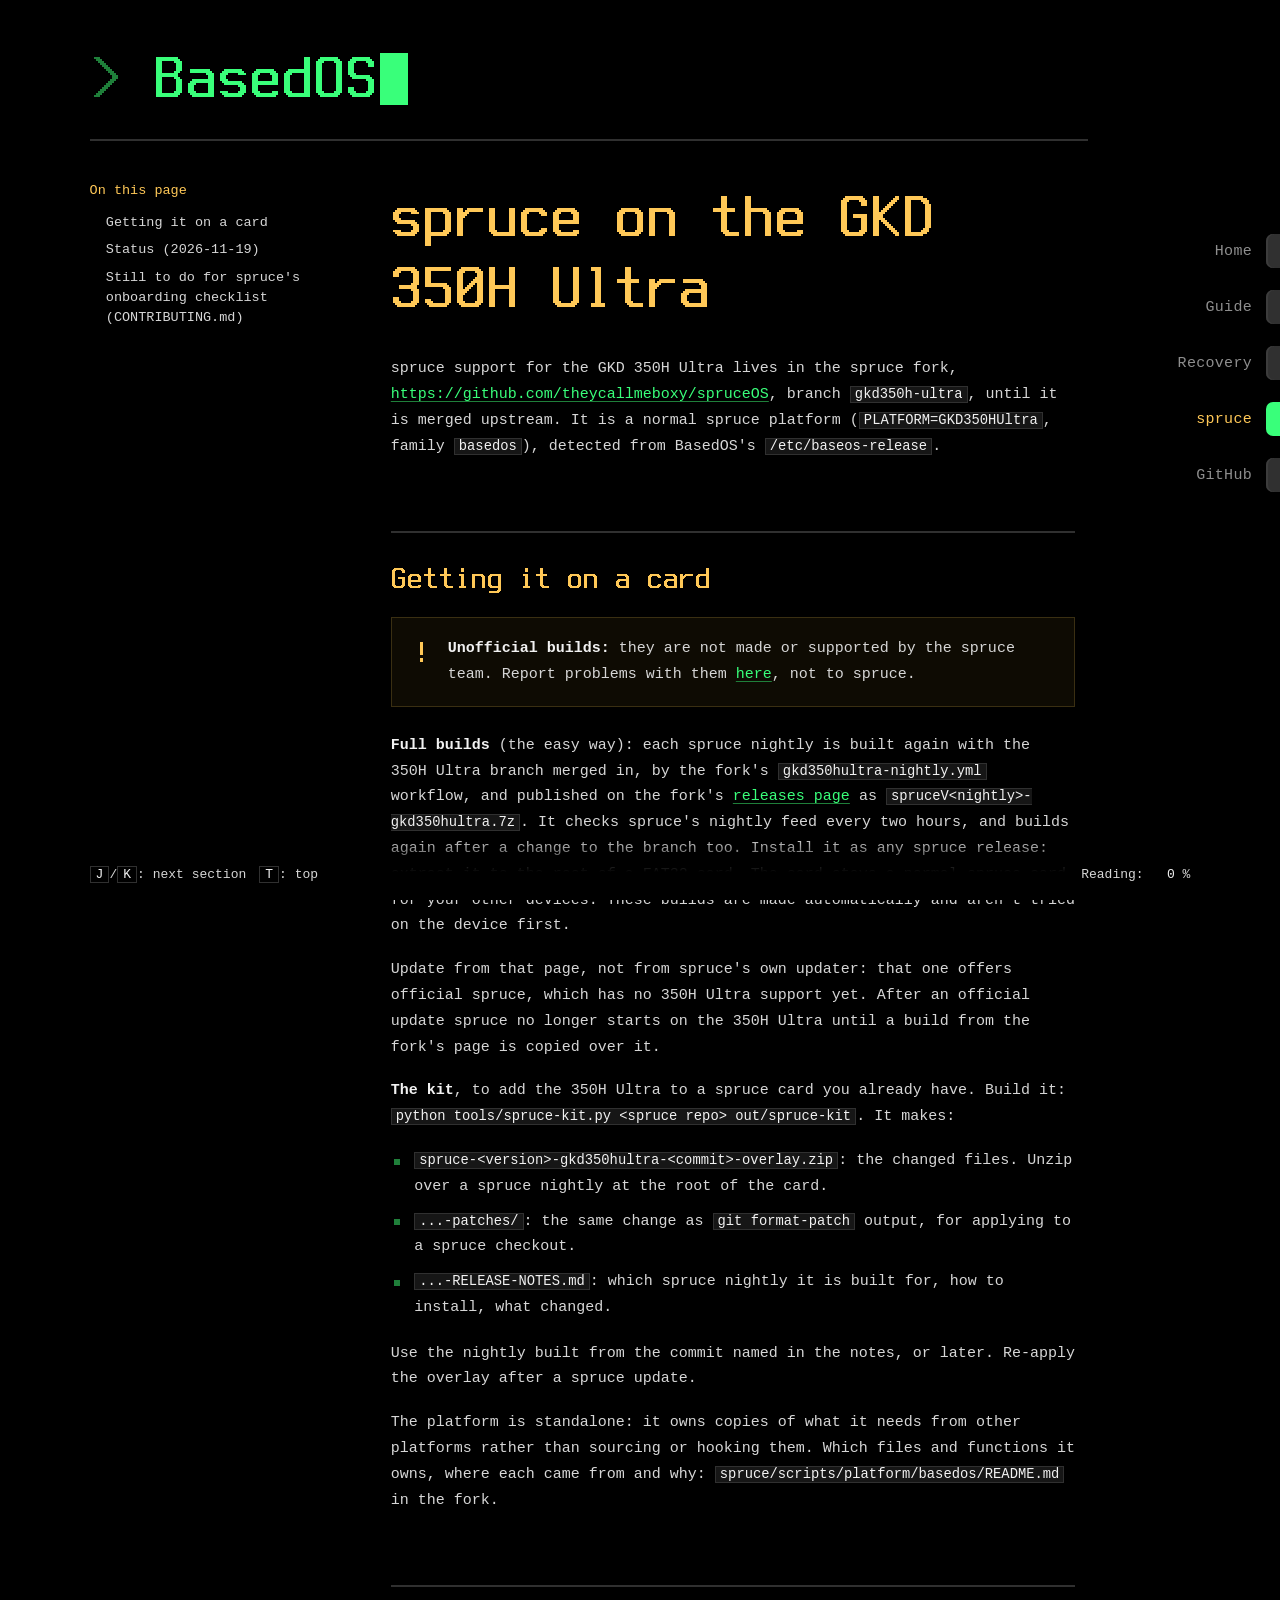
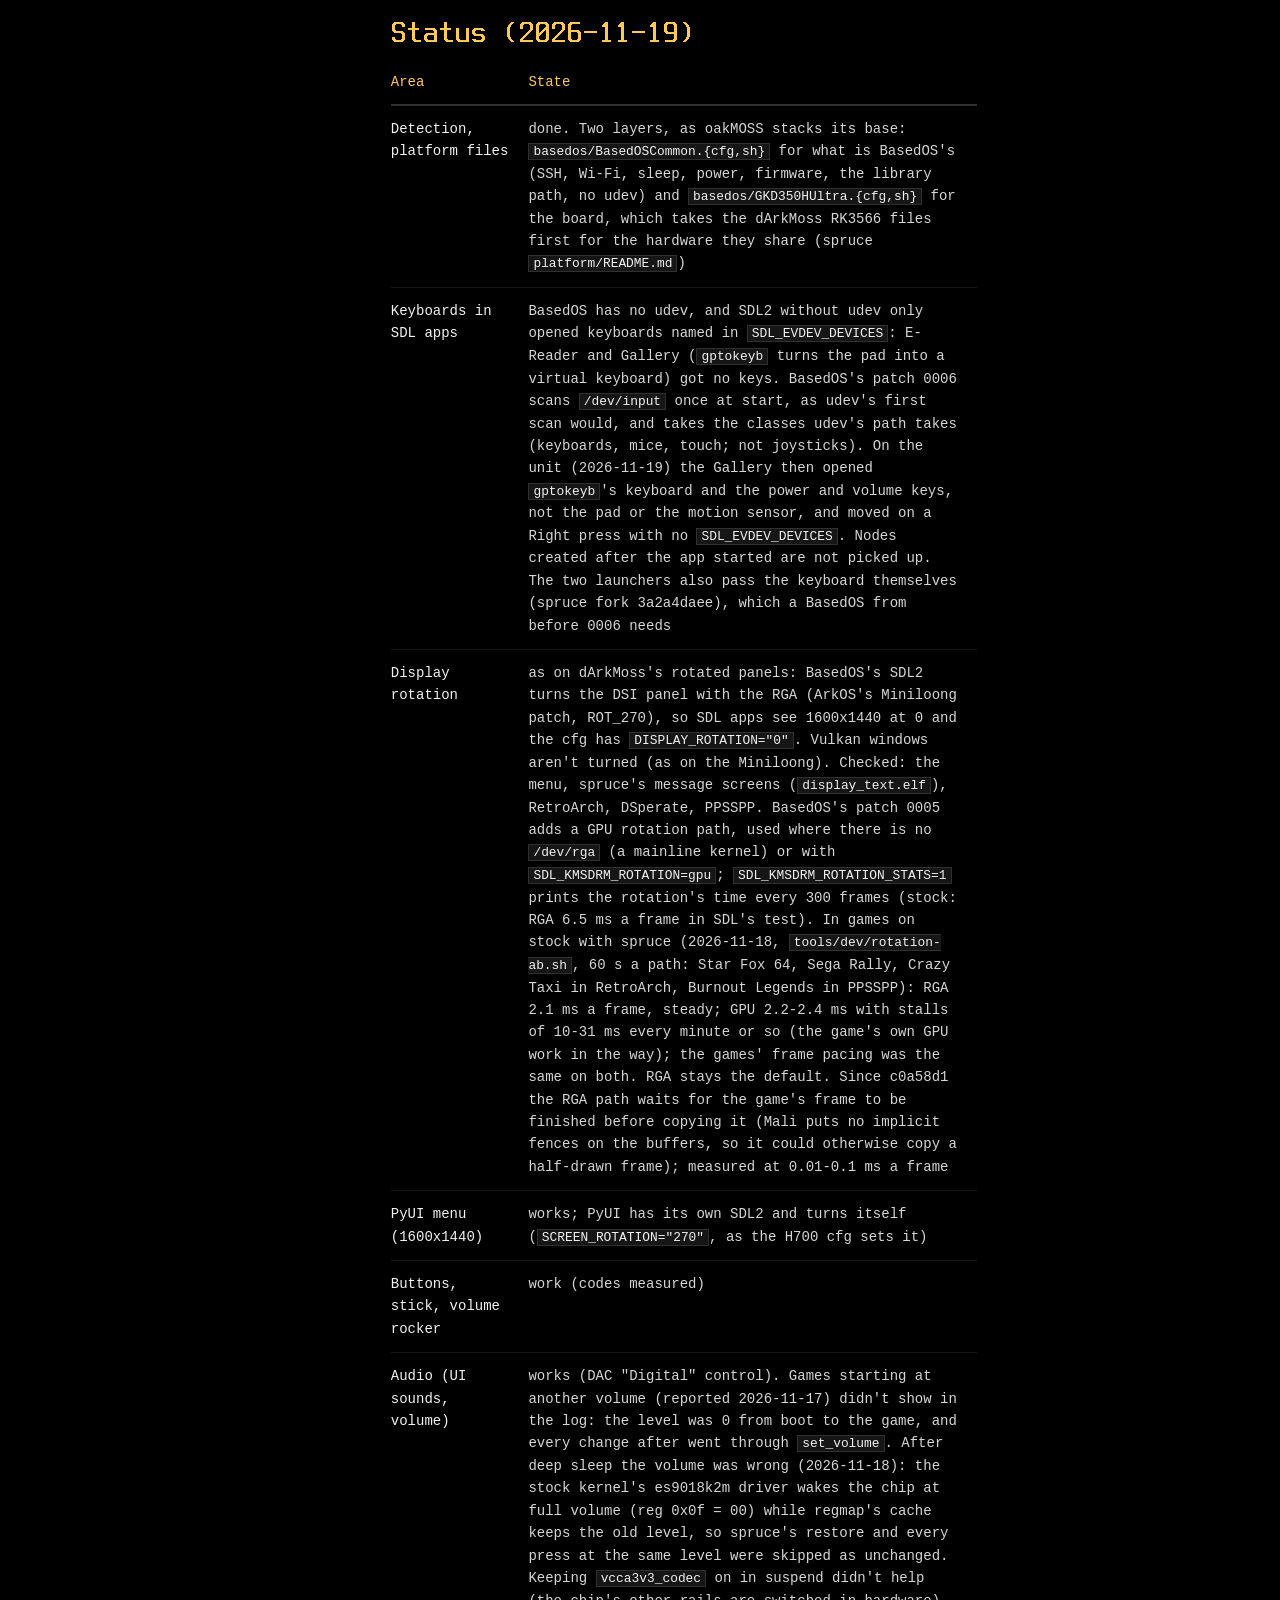
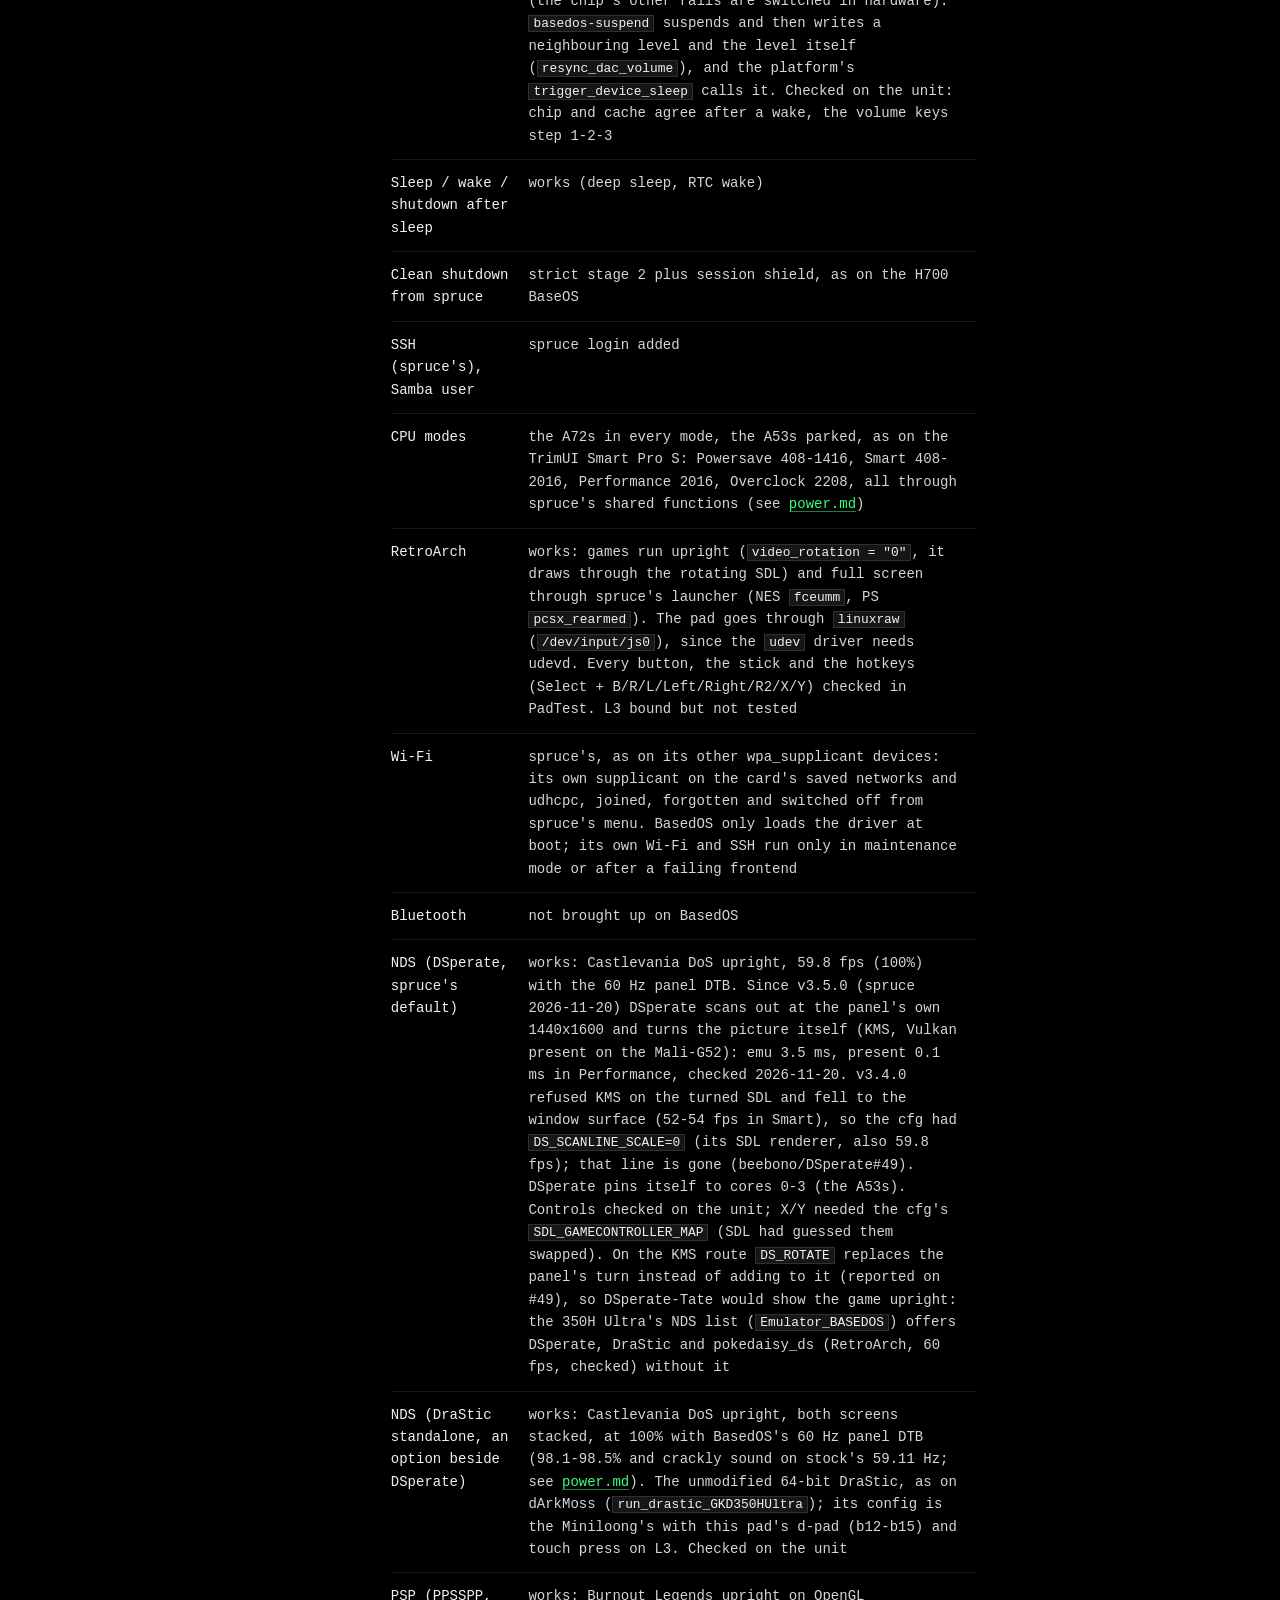
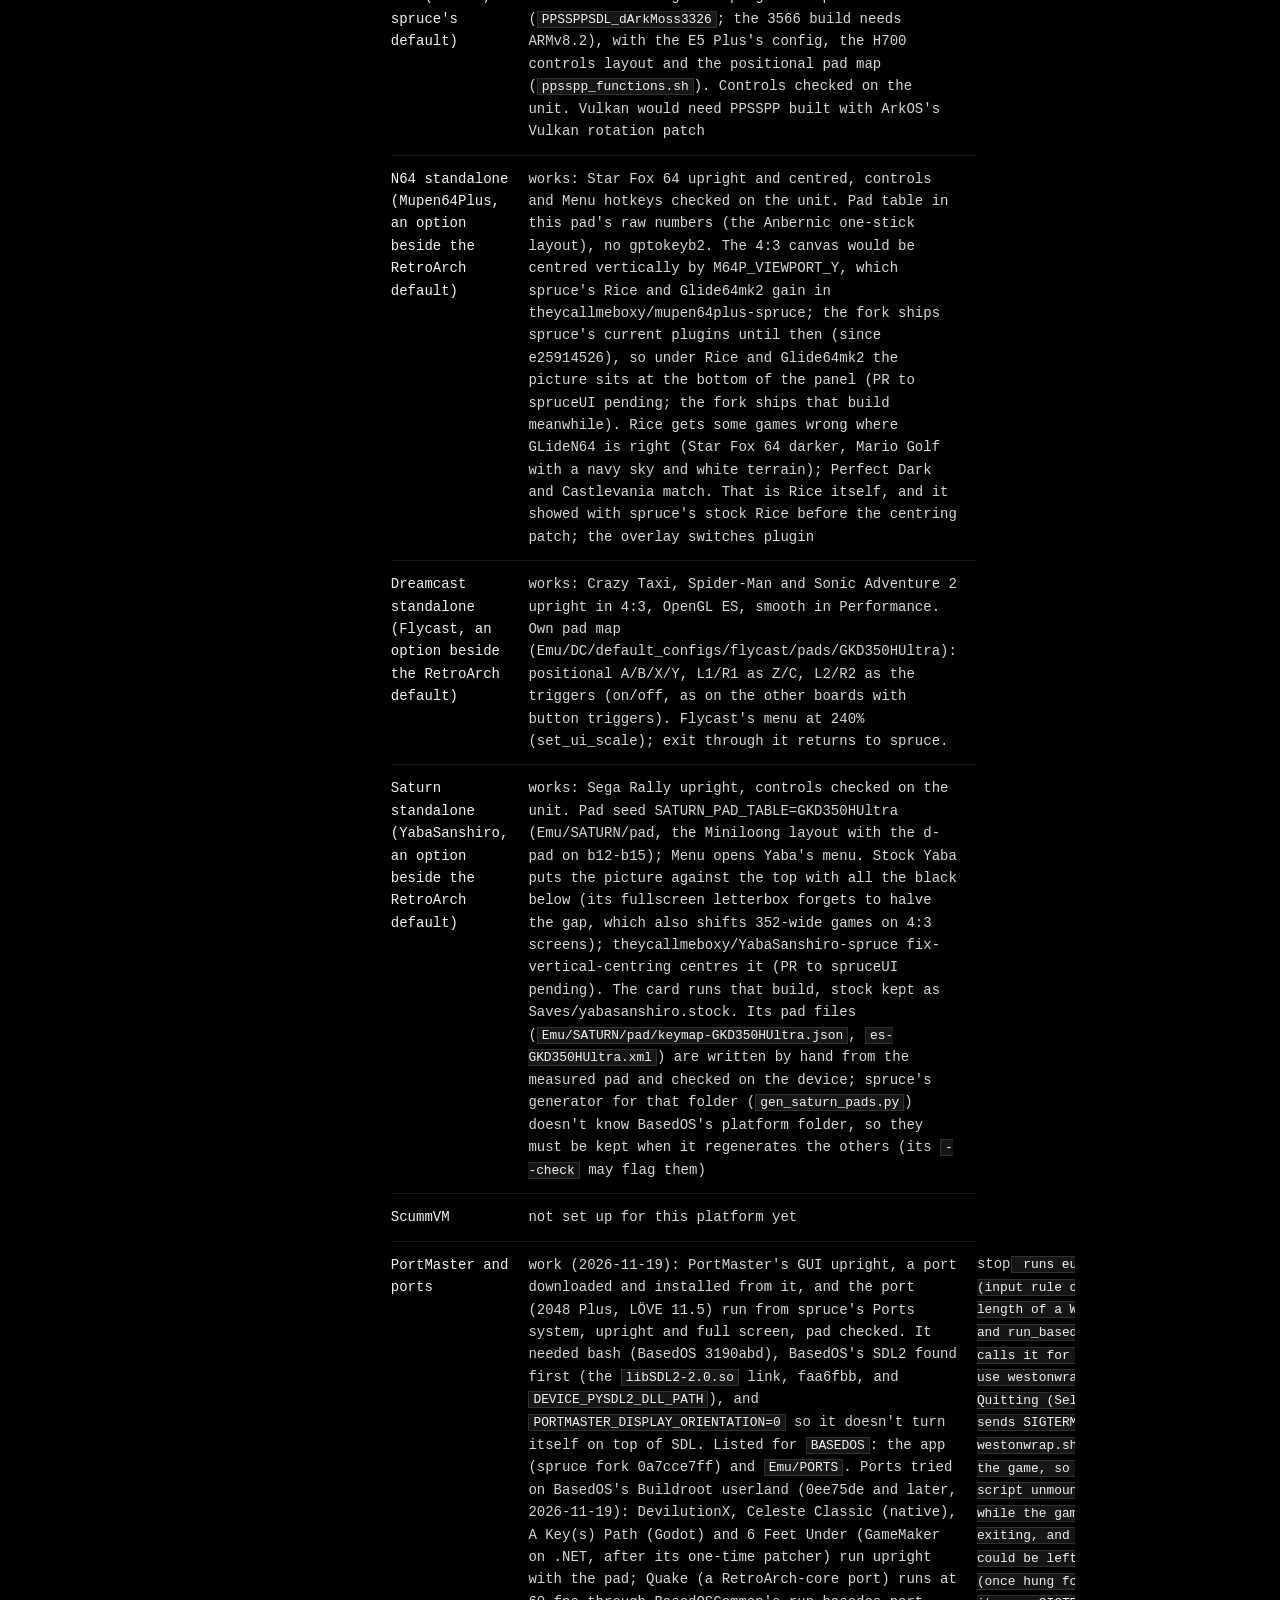
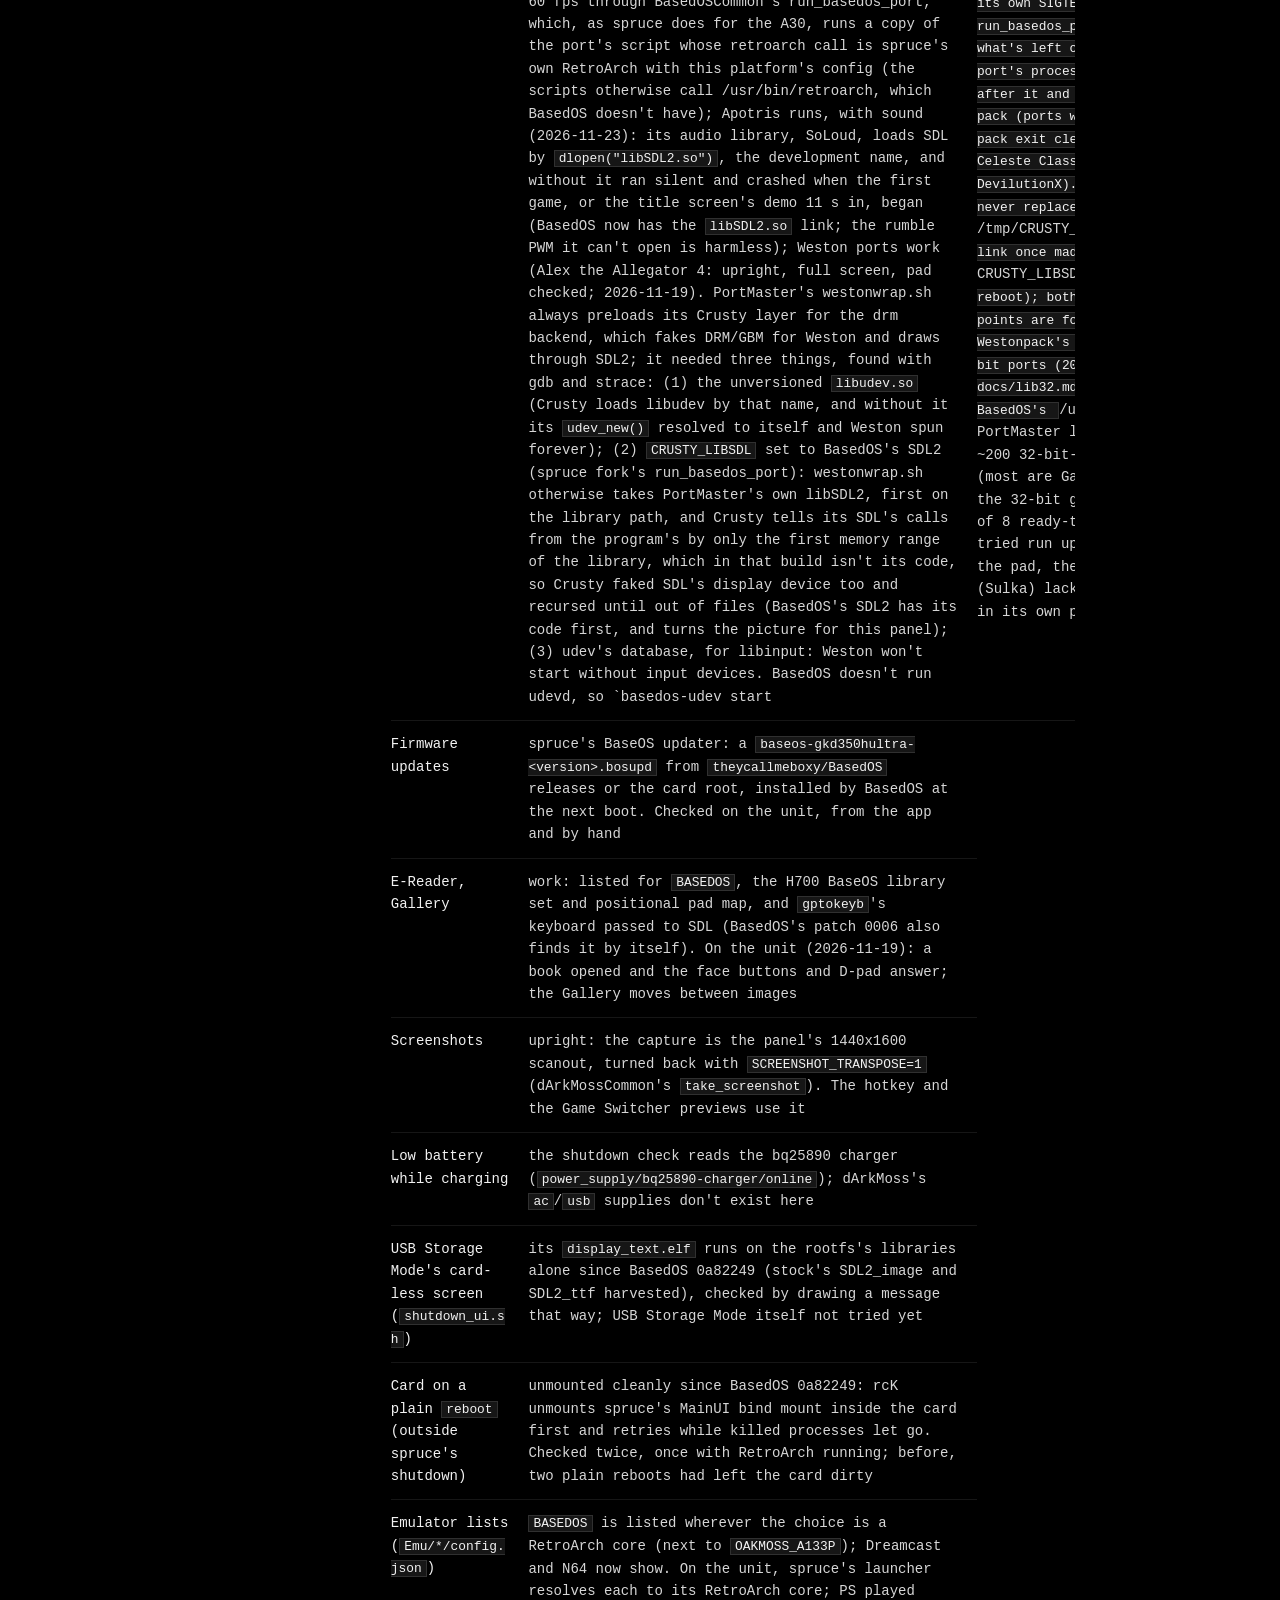
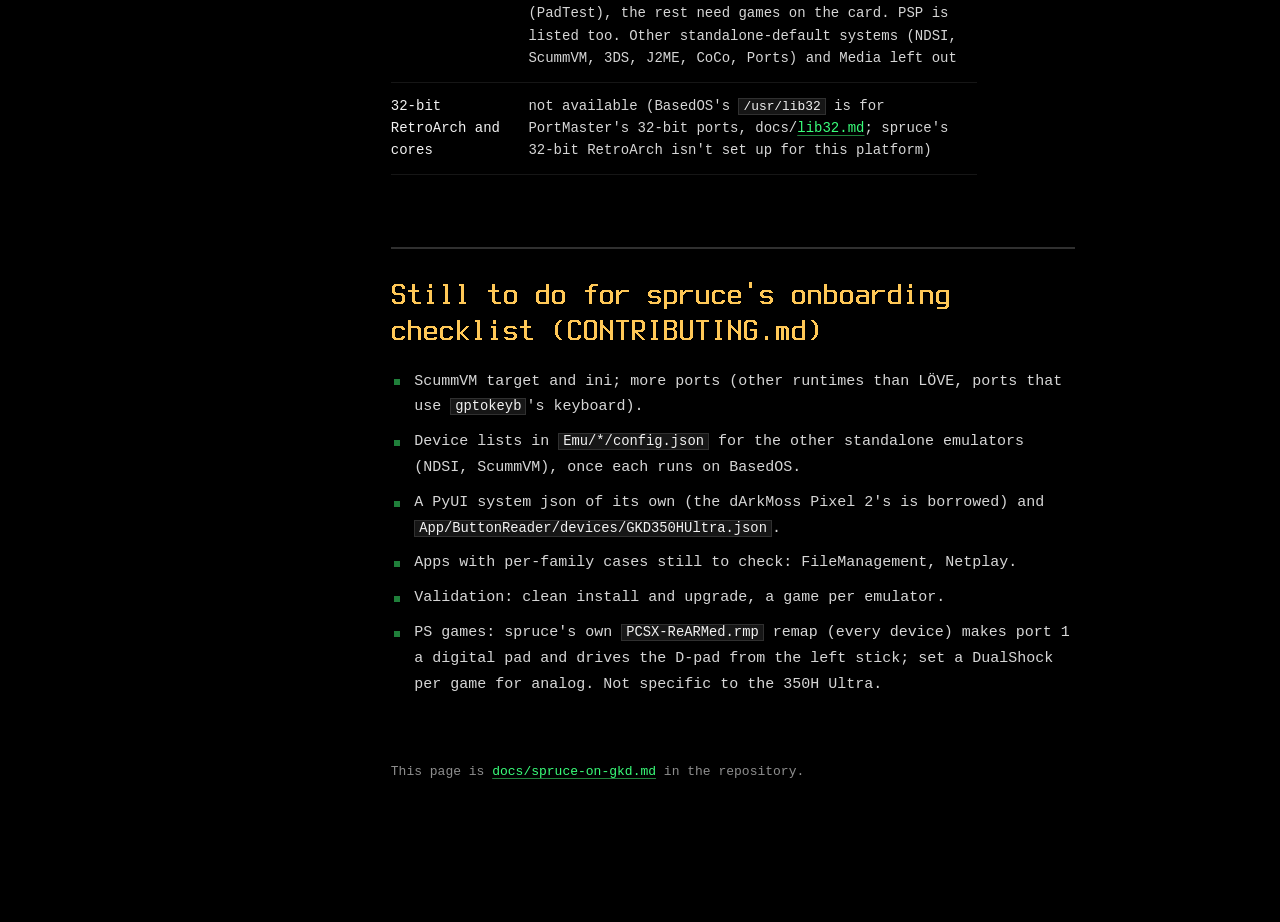
==== commit e88d669d: "Docs: unofficial full spruce builds for the 350H Ultra, from each spruce nightly The fork's workflow" ====
--- a/site/spruce.html
+++ b/site/spruce.html
@@ -20,7 +20,7 @@
 <div class="screen">
 <nav class="menu" aria-label="On this page"><details open><summary>On this page</summary><ol><li class="l2"><a href="#getting-it-on-a-card">Getting it on a card</a></li><li class="l2"><a href="#status-2026-11-19">Status (2026-11-19)</a></li><li class="l2"><a href="#still-to-do-for-spruce-s-onboarding-checklist-contributing-md">Still to do for spruce&#x27;s onboarding checklist (CONTRIBUTING.md)</a></li></ol></details></nav>
 <main id="main">
-<h1 id="spruce-on-the-gkd-350h-ultra"><a class="anchor" href="#spruce-on-the-gkd-350h-ultra" aria-hidden="true" tabindex="-1">#</a>spruce on the GKD 350H Ultra</h1><p>spruce support for the GKD 350H Ultra lives in the spruce fork, <a href="https://github.com/theycallmeboxy/spruceOS">https://github.com/theycallmeboxy/spruceOS</a>, branch <code>gkd350h-ultra</code>, until it is merged upstream. It is a normal spruce platform (<code>PLATFORM=GKD350HUltra</code>, family <code>basedos</code>), detected from BasedOS's <code>/etc/baseos-release</code>.</p><h2 id="getting-it-on-a-card"><a class="anchor" href="#getting-it-on-a-card" aria-hidden="true" tabindex="-1">#</a>Getting it on a card</h2><p>Build the kit: <code>python tools/spruce-kit.py &lt;spruce repo&gt; out/spruce-kit</code>. It makes:</p><ul><li><code>spruce-&lt;version&gt;-gkd350hultra-&lt;commit&gt;-overlay.zip</code>: the changed files. Unzip over a spruce nightly at the root of the card.</li><li><code>...-patches/</code>: the same change as <code>git format-patch</code> output, for applying to a spruce checkout.</li><li><code>...-RELEASE-NOTES.md</code>: which spruce nightly it is built for, how to install, what changed.</li></ul><p>Use the nightly built from the commit named in the notes, or later. Re-apply the overlay after a spruce update.</p><p>The platform is standalone: it owns copies of what it needs from other platforms rather than sourcing or hooking them. Which files and functions it owns, where each came from and why: <code>spruce/scripts/platform/basedos/README.md</code> in the fork.</p><h2 id="status-2026-11-19"><a class="anchor" href="#status-2026-11-19" aria-hidden="true" tabindex="-1">#</a>Status (2026-11-19)</h2><div class="table"><table><thead><tr><th>Area</th><th>State</th></tr></thead><tbody><tr><td>Detection, platform files</td><td>done. Two layers, as oakMOSS stacks its base: <code>basedos/BasedOSCommon.{cfg,sh}</code> for what is BasedOS's (SSH, Wi-Fi, sleep, power, firmware, the library path, no udev) and <code>basedos/GKD350HUltra.{cfg,sh}</code> for the board, which takes the dArkMoss RK3566 files first for the hardware they share (spruce <code>platform/README.md</code>)</td></tr><tr><td>Keyboards in SDL apps</td><td>BasedOS has no udev, and SDL2 without udev only opened keyboards named in <code>SDL_EVDEV_DEVICES</code>: E-Reader and Gallery (<code>gptokeyb</code> turns the pad into a virtual keyboard) got no keys. BasedOS's patch 0006 scans <code>/dev/input</code> once at start, as udev's first scan would, and takes the classes udev's path takes (keyboards, mice, touch; not joysticks). On the unit (2026-11-19) the Gallery then opened <code>gptokeyb</code>'s keyboard and the power and volume keys, not the pad or the motion sensor, and moved on a Right press with no <code>SDL_EVDEV_DEVICES</code>. Nodes created after the app started are not picked up. The two launchers also pass the keyboard themselves (spruce fork 3a2a4daee), which a BasedOS from before 0006 needs</td></tr><tr><td>Display rotation</td><td>as on dArkMoss's rotated panels: BasedOS's SDL2 turns the DSI panel with the RGA (ArkOS's Miniloong patch, ROT_270), so SDL apps see 1600x1440 at 0 and the cfg has <code>DISPLAY_ROTATION=&quot;0&quot;</code>. Vulkan windows aren't turned (as on the Miniloong). Checked: the menu, spruce's message screens (<code>display_text.elf</code>), RetroArch, DSperate, PPSSPP. BasedOS's patch 0005 adds a GPU rotation path, used where there is no <code>/dev/rga</code> (a mainline kernel) or with <code>SDL_KMSDRM_ROTATION=gpu</code>; <code>SDL_KMSDRM_ROTATION_STATS=1</code> prints the rotation's time every 300 frames (stock: RGA 6.5 ms a frame in SDL's test). In games on stock with spruce (2026-11-18, <code>tools/dev/rotation-ab.sh</code>, 60 s a path: Star Fox 64, Sega Rally, Crazy Taxi in RetroArch, Burnout Legends in PPSSPP): RGA 2.1 ms a frame, steady; GPU 2.2-2.4 ms with stalls of 10-31 ms every minute or so (the game's own GPU work in the way); the games' frame pacing was the same on both. RGA stays the default. Since c0a58d1 the RGA path waits for the game's frame to be finished before copying it (Mali puts no implicit fences on the buffers, so it could otherwise copy a half-drawn frame); measured at 0.01-0.1 ms a frame</td></tr><tr><td>PyUI menu (1600x1440)</td><td>works; PyUI has its own SDL2 and turns itself (<code>SCREEN_ROTATION=&quot;270&quot;</code>, as the H700 cfg sets it)</td></tr><tr><td>Buttons, stick, volume rocker</td><td>work (codes measured)</td></tr><tr><td>Audio (UI sounds, volume)</td><td>works (DAC "Digital" control). Games starting at another volume (reported 2026-11-17) didn't show in the log: the level was 0 from boot to the game, and every change after went through <code>set_volume</code>. After deep sleep the volume was wrong (2026-11-18): the stock kernel's es9018k2m driver wakes the chip at full volume (reg 0x0f = 00) while regmap's cache keeps the old level, so spruce's restore and every press at the same level were skipped as unchanged. Keeping <code>vcca3v3_codec</code> on in suspend didn't help (the chip's other rails are switched in hardware). <code>basedos-suspend</code> suspends and then writes a neighbouring level and the level itself (<code>resync_dac_volume</code>), and the platform's <code>trigger_device_sleep</code> calls it. Checked on the unit: chip and cache agree after a wake, the volume keys step 1-2-3</td></tr><tr><td>Sleep / wake / shutdown after sleep</td><td>works (deep sleep, RTC wake)</td></tr><tr><td>Clean shutdown from spruce</td><td>strict stage 2 plus session shield, as on the H700 BaseOS</td></tr><tr><td>SSH (spruce's), Samba user</td><td>spruce login added</td></tr><tr><td>CPU modes</td><td>the A72s in every mode, the A53s parked, as on the TrimUI Smart Pro S: Powersave 408-1416, Smart 408-2016, Performance 2016, Overclock 2208, all through spruce's shared functions (see <a href="https://github.com/theycallmeboxy/BasedOS/blob/main/docs/power.md">power.md</a>)</td></tr><tr><td>RetroArch</td><td>works: games run upright (<code>video_rotation = &quot;0&quot;</code>, it draws through the rotating SDL) and full screen through spruce's launcher (NES <code>fceumm</code>, PS <code>pcsx_rearmed</code>). The pad goes through <code>linuxraw</code> (<code>/dev/input/js0</code>), since the <code>udev</code> driver needs udevd. Every button, the stick and the hotkeys (Select + B/R/L/Left/Right/R2/X/Y) checked in PadTest. L3 bound but not tested</td></tr><tr><td>Wi-Fi</td><td>spruce's, as on its other wpa_supplicant devices: its own supplicant on the card's saved networks and udhcpc, joined, forgotten and switched off from spruce's menu. BasedOS only loads the driver at boot; its own Wi-Fi and SSH run only in maintenance mode or after a failing frontend</td></tr><tr><td>Bluetooth</td><td>not brought up on BasedOS</td></tr><tr><td>NDS (DSperate, spruce's default)</td><td>works: Castlevania DoS upright, 59.8 fps (100%) with the 60 Hz panel DTB. Since v3.5.0 (spruce 2026-11-20) DSperate scans out at the panel's own 1440x1600 and turns the picture itself (KMS, Vulkan present on the Mali-G52): emu 3.5 ms, present 0.1 ms in Performance, checked 2026-11-20. v3.4.0 refused KMS on the turned SDL and fell to the window surface (52-54 fps in Smart), so the cfg had <code>DS_SCANLINE_SCALE=0</code> (its SDL renderer, also 59.8 fps); that line is gone (beebono/DSperate#49). DSperate pins itself to cores 0-3 (the A53s). Controls checked on the unit; X/Y needed the cfg's <code>SDL_GAMECONTROLLER_MAP</code> (SDL had guessed them swapped). On the KMS route <code>DS_ROTATE</code> replaces the panel's turn instead of adding to it (reported on #49), so DSperate-Tate would show the game upright: the 350H Ultra's NDS list (<code>Emulator_BASEDOS</code>) offers DSperate, DraStic and pokedaisy_ds (RetroArch, 60 fps, checked) without it</td></tr><tr><td>NDS (DraStic standalone, an option beside DSperate)</td><td>works: Castlevania DoS upright, both screens stacked, at 100% with BasedOS's 60 Hz panel DTB (98.1-98.5% and crackly sound on stock's 59.11 Hz; see <a href="https://github.com/theycallmeboxy/BasedOS/blob/main/docs/power.md">power.md</a>). The unmodified 64-bit DraStic, as on dArkMoss (<code>run_drastic_GKD350HUltra</code>); its config is the Miniloong's with this pad's d-pad (b12-b15) and touch press on L3. Checked on the unit</td></tr><tr><td>PSP (PPSSPP, spruce's default)</td><td>works: Burnout Legends upright on OpenGL (<code>PPSSPPSDL_dArkMoss3326</code>; the 3566 build needs ARMv8.2), with the E5 Plus's config, the H700 controls layout and the positional pad map (<code>ppsspp_functions.sh</code>). Controls checked on the unit. Vulkan would need PPSSPP built with ArkOS's Vulkan rotation patch</td></tr><tr><td>N64 standalone (Mupen64Plus, an option beside the RetroArch default)</td><td>works: Star Fox 64 upright and centred, controls and Menu hotkeys checked on the unit. Pad table in this pad's raw numbers (the Anbernic one-stick layout), no gptokeyb2. The 4:3 canvas would be centred vertically by M64P_VIEWPORT_Y, which spruce's Rice and Glide64mk2 gain in theycallmeboxy/mupen64plus-spruce; the fork ships spruce's current plugins until then (since e25914526), so under Rice and Glide64mk2 the picture sits at the bottom of the panel (PR to spruceUI pending; the fork ships that build meanwhile). Rice gets some games wrong where GLideN64 is right (Star Fox 64 darker, Mario Golf with a navy sky and white terrain); Perfect Dark and Castlevania match. That is Rice itself, and it showed with spruce's stock Rice before the centring patch; the overlay switches plugin</td></tr><tr><td>Dreamcast standalone (Flycast, an option beside the RetroArch default)</td><td>works: Crazy Taxi, Spider-Man and Sonic Adventure 2 upright in 4:3, OpenGL ES, smooth in Performance. Own pad map (Emu/DC/default_configs/flycast/pads/GKD350HUltra): positional A/B/X/Y, L1/R1 as Z/C, L2/R2 as the triggers (on/off, as on the other boards with button triggers). Flycast's menu at 240% (set_ui_scale); exit through it returns to spruce.</td></tr><tr><td>Saturn standalone (YabaSanshiro, an option beside the RetroArch default)</td><td>works: Sega Rally upright, controls checked on the unit. Pad seed SATURN_PAD_TABLE=GKD350HUltra (Emu/SATURN/pad, the Miniloong layout with the d-pad on b12-b15); Menu opens Yaba's menu. Stock Yaba puts the picture against the top with all the black below (its fullscreen letterbox forgets to halve the gap, which also shifts 352-wide games on 4:3 screens); theycallmeboxy/YabaSanshiro-spruce fix-vertical-centring centres it (PR to spruceUI pending). The card runs that build, stock kept as Saves/yabasanshiro.stock. Its pad files (<code>Emu/SATURN/pad/keymap-GKD350HUltra.json</code>, <code>es-GKD350HUltra.xml</code>) are written by hand from the measured pad and checked on the device; spruce's generator for that folder (<code>gen_saturn_pads.py</code>) doesn't know BasedOS's platform folder, so they must be kept when it regenerates the others (its <code>--check</code> may flag them)</td></tr><tr><td>ScummVM</td><td>not set up for this platform yet</td></tr><tr><td>PortMaster and ports</td><td>work (2026-11-19): PortMaster's GUI upright, a port downloaded and installed from it, and the port (2048 Plus, LÖVE 11.5) run from spruce's Ports system, upright and full screen, pad checked. It needed bash (BasedOS 3190abd), BasedOS's SDL2 found first (the <code>libSDL2-2.0.so</code> link, faa6fbb, and <code>DEVICE_PYSDL2_DLL_PATH</code>), and <code>PORTMASTER_DISPLAY_ORIENTATION=0</code> so it doesn't turn itself on top of SDL. Listed for <code>BASEDOS</code>: the app (spruce fork 0a7cce7ff) and <code>Emu/PORTS</code>. Ports tried on BasedOS's Buildroot userland (0ee75de and later, 2026-11-19): DevilutionX, Celeste Classic (native), A Key(s) Path (Godot) and 6 Feet Under (GameMaker on .NET, after its one-time patcher) run upright with the pad; Quake (a RetroArch-core port) runs at 60 fps through BasedOSCommon's run_basedos_port, which, as spruce does for the A30, runs a copy of the port's script whose retroarch call is spruce's own RetroArch with this platform's config (the scripts otherwise call /usr/bin/retroarch, which BasedOS doesn't have); Apotris runs, with sound (2026-11-23): its audio library, SoLoud, loads SDL by <code>dlopen(&quot;libSDL2.so&quot;)</code>, the development name, and without it ran silent and crashed when the first game, or the title screen's demo 11 s in, began (BasedOS now has the <code>libSDL2.so</code> link; the rumble PWM it can't open is harmless); Weston ports work (Alex the Allegator 4: upright, full screen, pad checked; 2026-11-19). PortMaster's westonwrap.sh always preloads its Crusty layer for the drm backend, which fakes DRM/GBM for Weston and draws through SDL2; it needed three things, found with gdb and strace: (1) the unversioned <code>libudev.so</code> (Crusty loads libudev by that name, and without it its <code>udev_new()</code> resolved to itself and Weston spun forever); (2) <code>CRUSTY_LIBSDL</code> set to BasedOS's SDL2 (spruce fork's run_basedos_port): westonwrap.sh otherwise takes PortMaster's own libSDL2, first on the library path, and Crusty tells its SDL's calls from the program's by only the first memory range of the library, which in that build isn't its code, so Crusty faked SDL's display device too and recursed until out of files (BasedOS's SDL2 has its code first, and turns the picture for this panel); (3) udev's database, for libinput: Weston won't start without input devices. BasedOS doesn't run udevd, so `basedos-udev start</td><td>stop<code> runs eudev&#x27;s udevd (input rule only) for the length of a Weston port, and run_basedos_port calls it for ports that use westonwrap.sh. Quitting (Select+Start) sends SIGTERM to westonwrap.sh along with the game, so the port&#x27;s script unmounts the pack while the game is still exiting, and the game could be left behind (once hung for good in its own SIGTERM handler); run_basedos_port ends what&#x27;s left of a Weston port&#x27;s process group 3 s after it and unmounts the pack (ports without the pack exit cleanly: Celeste Classic, DevilutionX). Crusty also never replaces its </code>/tmp/CRUSTY_LIBSDL64.so<code> link once made (a changed </code>CRUSTY_LIBSDL<code> takes a reboot); both Crusty points are for Westonpack&#x27;s author. 32-bit ports (2026-11-19, docs/lib32.md): with BasedOS&#x27;s </code>/usr/lib32`, PortMaster lists its ~200 32-bit-only ports (most are GameMaker on the 32-bit gmloader); 7 of 8 ready-to-run ones tried run upright with the pad, the eighth (Sulka) lacks a library in its own package</td></tr><tr><td>Firmware updates</td><td>spruce's BaseOS updater: a <code>baseos-gkd350hultra-&lt;version&gt;.bosupd</code> from <code>theycallmeboxy/BasedOS</code> releases or the card root, installed by BasedOS at the next boot. Checked on the unit, from the app and by hand</td></tr><tr><td>E-Reader, Gallery</td><td>work: listed for <code>BASEDOS</code>, the H700 BaseOS library set and positional pad map, and <code>gptokeyb</code>'s keyboard passed to SDL (BasedOS's patch 0006 also finds it by itself). On the unit (2026-11-19): a book opened and the face buttons and D-pad answer; the Gallery moves between images</td></tr><tr><td>Screenshots</td><td>upright: the capture is the panel's 1440x1600 scanout, turned back with <code>SCREENSHOT_TRANSPOSE=1</code> (dArkMossCommon's <code>take_screenshot</code>). The hotkey and the Game Switcher previews use it</td></tr><tr><td>Low battery while charging</td><td>the shutdown check reads the bq25890 charger (<code>power_supply/bq25890-charger/online</code>); dArkMoss's <code>ac</code>/<code>usb</code> supplies don't exist here</td></tr><tr><td>USB Storage Mode's card-less screen (<code>shutdown_ui.sh</code>)</td><td>its <code>display_text.elf</code> runs on the rootfs's libraries alone since BasedOS 0a82249 (stock's SDL2_image and SDL2_ttf harvested), checked by drawing a message that way; USB Storage Mode itself not tried yet</td></tr><tr><td>Card on a plain <code>reboot</code> (outside spruce's shutdown)</td><td>unmounted cleanly since BasedOS 0a82249: rcK unmounts spruce's MainUI bind mount inside the card first and retries while killed processes let go. Checked twice, once with RetroArch running; before, two plain reboots had left the card dirty</td></tr><tr><td>Emulator lists (<code>Emu/*/config.json</code>)</td><td><code>BASEDOS</code> is listed wherever the choice is a RetroArch core (next to <code>OAKMOSS_A133P</code>); Dreamcast and N64 now show. On the unit, spruce's launcher resolves each to its RetroArch core; PS played (PadTest), the rest need games on the card. PSP is listed too. Other standalone-default systems (NDSI, ScummVM, 3DS, J2ME, CoCo, Ports) and Media left out</td></tr><tr><td>32-bit RetroArch and cores</td><td>not available (BasedOS's <code>/usr/lib32</code> is for PortMaster's 32-bit ports, docs/<a href="https://github.com/theycallmeboxy/BasedOS/blob/main/docs/lib32.md">lib32.md</a>; spruce's 32-bit RetroArch isn't set up for this platform)</td></tr></tbody></table></div><h2 id="still-to-do-for-spruce-s-onboarding-checklist-contributing-md"><a class="anchor" href="#still-to-do-for-spruce-s-onboarding-checklist-contributing-md" aria-hidden="true" tabindex="-1">#</a>Still to do for spruce's onboarding checklist (CONTRIBUTING.md)</h2><ul><li>ScummVM target and ini; more ports (other runtimes than LÖVE, ports that use <code>gptokeyb</code>'s keyboard).</li><li>Device lists in <code>Emu/*/config.json</code> for the other standalone emulators (NDSI, ScummVM), once each runs on BasedOS.</li><li>A PyUI system json of its own (the dArkMoss Pixel 2's is borrowed) and <code>App/ButtonReader/devices/GKD350HUltra.json</code>.</li><li>Apps with per-family cases still to check: FileManagement, Netplay.</li><li>Validation: clean install and upgrade, a game per emulator.</li><li>PS games: spruce's own <code>PCSX-ReARMed.rmp</code> remap (every device) makes port 1 a digital pad and drives the D-pad from the left stick; set a DualShock per game for analog. Not specific to the 350H Ultra.</li></ul><p class="source">This page is <a href="https://github.com/theycallmeboxy/BasedOS/blob/main/docs/spruce-on-gkd.md">docs/spruce-on-gkd.md</a> in the repository.</p>
+<h1 id="spruce-on-the-gkd-350h-ultra"><a class="anchor" href="#spruce-on-the-gkd-350h-ultra" aria-hidden="true" tabindex="-1">#</a>spruce on the GKD 350H Ultra</h1><p>spruce support for the GKD 350H Ultra lives in the spruce fork, <a href="https://github.com/theycallmeboxy/spruceOS">https://github.com/theycallmeboxy/spruceOS</a>, branch <code>gkd350h-ultra</code>, until it is merged upstream. It is a normal spruce platform (<code>PLATFORM=GKD350HUltra</code>, family <code>basedos</code>), detected from BasedOS's <code>/etc/baseos-release</code>.</p><h2 id="getting-it-on-a-card"><a class="anchor" href="#getting-it-on-a-card" aria-hidden="true" tabindex="-1">#</a>Getting it on a card</h2><aside class="note"><span class="bang" aria-hidden="true">!</span><div><p><strong>Unofficial builds:</strong> they are not made or supported by the spruce team. Report problems with them <a href="https://github.com/theycallmeboxy/BasedOS/issues">here</a>, not to spruce.</p></div></aside><p><strong>Full builds</strong> (the easy way): each spruce nightly is built again with the 350H Ultra branch merged in, by the fork's <code>gkd350hultra-nightly.yml</code> workflow, and published on the fork's <a href="https://github.com/theycallmeboxy/spruceOS/releases/latest">releases page</a> as <code>spruceV&lt;nightly&gt;-gkd350hultra.7z</code>. It checks spruce's nightly feed every two hours, and builds again after a change to the branch too. Install it as any spruce release: extract it to the root of a FAT32 card. The card stays a normal spruce card for your other devices. These builds are made automatically and aren't tried on the device first.</p><p>Update from that page, not from spruce's own updater: that one offers official spruce, which has no 350H Ultra support yet. After an official update spruce no longer starts on the 350H Ultra until a build from the fork's page is copied over it.</p><p><strong>The kit</strong>, to add the 350H Ultra to a spruce card you already have. Build it: <code>python tools/spruce-kit.py &lt;spruce repo&gt; out/spruce-kit</code>. It makes:</p><ul><li><code>spruce-&lt;version&gt;-gkd350hultra-&lt;commit&gt;-overlay.zip</code>: the changed files. Unzip over a spruce nightly at the root of the card.</li><li><code>...-patches/</code>: the same change as <code>git format-patch</code> output, for applying to a spruce checkout.</li><li><code>...-RELEASE-NOTES.md</code>: which spruce nightly it is built for, how to install, what changed.</li></ul><p>Use the nightly built from the commit named in the notes, or later. Re-apply the overlay after a spruce update.</p><p>The platform is standalone: it owns copies of what it needs from other platforms rather than sourcing or hooking them. Which files and functions it owns, where each came from and why: <code>spruce/scripts/platform/basedos/README.md</code> in the fork.</p><h2 id="status-2026-11-19"><a class="anchor" href="#status-2026-11-19" aria-hidden="true" tabindex="-1">#</a>Status (2026-11-19)</h2><div class="table"><table><thead><tr><th>Area</th><th>State</th></tr></thead><tbody><tr><td>Detection, platform files</td><td>done. Two layers, as oakMOSS stacks its base: <code>basedos/BasedOSCommon.{cfg,sh}</code> for what is BasedOS's (SSH, Wi-Fi, sleep, power, firmware, the library path, no udev) and <code>basedos/GKD350HUltra.{cfg,sh}</code> for the board, which takes the dArkMoss RK3566 files first for the hardware they share (spruce <code>platform/README.md</code>)</td></tr><tr><td>Keyboards in SDL apps</td><td>BasedOS has no udev, and SDL2 without udev only opened keyboards named in <code>SDL_EVDEV_DEVICES</code>: E-Reader and Gallery (<code>gptokeyb</code> turns the pad into a virtual keyboard) got no keys. BasedOS's patch 0006 scans <code>/dev/input</code> once at start, as udev's first scan would, and takes the classes udev's path takes (keyboards, mice, touch; not joysticks). On the unit (2026-11-19) the Gallery then opened <code>gptokeyb</code>'s keyboard and the power and volume keys, not the pad or the motion sensor, and moved on a Right press with no <code>SDL_EVDEV_DEVICES</code>. Nodes created after the app started are not picked up. The two launchers also pass the keyboard themselves (spruce fork 3a2a4daee), which a BasedOS from before 0006 needs</td></tr><tr><td>Display rotation</td><td>as on dArkMoss's rotated panels: BasedOS's SDL2 turns the DSI panel with the RGA (ArkOS's Miniloong patch, ROT_270), so SDL apps see 1600x1440 at 0 and the cfg has <code>DISPLAY_ROTATION=&quot;0&quot;</code>. Vulkan windows aren't turned (as on the Miniloong). Checked: the menu, spruce's message screens (<code>display_text.elf</code>), RetroArch, DSperate, PPSSPP. BasedOS's patch 0005 adds a GPU rotation path, used where there is no <code>/dev/rga</code> (a mainline kernel) or with <code>SDL_KMSDRM_ROTATION=gpu</code>; <code>SDL_KMSDRM_ROTATION_STATS=1</code> prints the rotation's time every 300 frames (stock: RGA 6.5 ms a frame in SDL's test). In games on stock with spruce (2026-11-18, <code>tools/dev/rotation-ab.sh</code>, 60 s a path: Star Fox 64, Sega Rally, Crazy Taxi in RetroArch, Burnout Legends in PPSSPP): RGA 2.1 ms a frame, steady; GPU 2.2-2.4 ms with stalls of 10-31 ms every minute or so (the game's own GPU work in the way); the games' frame pacing was the same on both. RGA stays the default. Since c0a58d1 the RGA path waits for the game's frame to be finished before copying it (Mali puts no implicit fences on the buffers, so it could otherwise copy a half-drawn frame); measured at 0.01-0.1 ms a frame</td></tr><tr><td>PyUI menu (1600x1440)</td><td>works; PyUI has its own SDL2 and turns itself (<code>SCREEN_ROTATION=&quot;270&quot;</code>, as the H700 cfg sets it)</td></tr><tr><td>Buttons, stick, volume rocker</td><td>work (codes measured)</td></tr><tr><td>Audio (UI sounds, volume)</td><td>works (DAC "Digital" control). Games starting at another volume (reported 2026-11-17) didn't show in the log: the level was 0 from boot to the game, and every change after went through <code>set_volume</code>. After deep sleep the volume was wrong (2026-11-18): the stock kernel's es9018k2m driver wakes the chip at full volume (reg 0x0f = 00) while regmap's cache keeps the old level, so spruce's restore and every press at the same level were skipped as unchanged. Keeping <code>vcca3v3_codec</code> on in suspend didn't help (the chip's other rails are switched in hardware). <code>basedos-suspend</code> suspends and then writes a neighbouring level and the level itself (<code>resync_dac_volume</code>), and the platform's <code>trigger_device_sleep</code> calls it. Checked on the unit: chip and cache agree after a wake, the volume keys step 1-2-3</td></tr><tr><td>Sleep / wake / shutdown after sleep</td><td>works (deep sleep, RTC wake)</td></tr><tr><td>Clean shutdown from spruce</td><td>strict stage 2 plus session shield, as on the H700 BaseOS</td></tr><tr><td>SSH (spruce's), Samba user</td><td>spruce login added</td></tr><tr><td>CPU modes</td><td>the A72s in every mode, the A53s parked, as on the TrimUI Smart Pro S: Powersave 408-1416, Smart 408-2016, Performance 2016, Overclock 2208, all through spruce's shared functions (see <a href="https://github.com/theycallmeboxy/BasedOS/blob/main/docs/power.md">power.md</a>)</td></tr><tr><td>RetroArch</td><td>works: games run upright (<code>video_rotation = &quot;0&quot;</code>, it draws through the rotating SDL) and full screen through spruce's launcher (NES <code>fceumm</code>, PS <code>pcsx_rearmed</code>). The pad goes through <code>linuxraw</code> (<code>/dev/input/js0</code>), since the <code>udev</code> driver needs udevd. Every button, the stick and the hotkeys (Select + B/R/L/Left/Right/R2/X/Y) checked in PadTest. L3 bound but not tested</td></tr><tr><td>Wi-Fi</td><td>spruce's, as on its other wpa_supplicant devices: its own supplicant on the card's saved networks and udhcpc, joined, forgotten and switched off from spruce's menu. BasedOS only loads the driver at boot; its own Wi-Fi and SSH run only in maintenance mode or after a failing frontend</td></tr><tr><td>Bluetooth</td><td>not brought up on BasedOS</td></tr><tr><td>NDS (DSperate, spruce's default)</td><td>works: Castlevania DoS upright, 59.8 fps (100%) with the 60 Hz panel DTB. Since v3.5.0 (spruce 2026-11-20) DSperate scans out at the panel's own 1440x1600 and turns the picture itself (KMS, Vulkan present on the Mali-G52): emu 3.5 ms, present 0.1 ms in Performance, checked 2026-11-20. v3.4.0 refused KMS on the turned SDL and fell to the window surface (52-54 fps in Smart), so the cfg had <code>DS_SCANLINE_SCALE=0</code> (its SDL renderer, also 59.8 fps); that line is gone (beebono/DSperate#49). DSperate pins itself to cores 0-3 (the A53s). Controls checked on the unit; X/Y needed the cfg's <code>SDL_GAMECONTROLLER_MAP</code> (SDL had guessed them swapped). On the KMS route <code>DS_ROTATE</code> replaces the panel's turn instead of adding to it (reported on #49), so DSperate-Tate would show the game upright: the 350H Ultra's NDS list (<code>Emulator_BASEDOS</code>) offers DSperate, DraStic and pokedaisy_ds (RetroArch, 60 fps, checked) without it</td></tr><tr><td>NDS (DraStic standalone, an option beside DSperate)</td><td>works: Castlevania DoS upright, both screens stacked, at 100% with BasedOS's 60 Hz panel DTB (98.1-98.5% and crackly sound on stock's 59.11 Hz; see <a href="https://github.com/theycallmeboxy/BasedOS/blob/main/docs/power.md">power.md</a>). The unmodified 64-bit DraStic, as on dArkMoss (<code>run_drastic_GKD350HUltra</code>); its config is the Miniloong's with this pad's d-pad (b12-b15) and touch press on L3. Checked on the unit</td></tr><tr><td>PSP (PPSSPP, spruce's default)</td><td>works: Burnout Legends upright on OpenGL (<code>PPSSPPSDL_dArkMoss3326</code>; the 3566 build needs ARMv8.2), with the E5 Plus's config, the H700 controls layout and the positional pad map (<code>ppsspp_functions.sh</code>). Controls checked on the unit. Vulkan would need PPSSPP built with ArkOS's Vulkan rotation patch</td></tr><tr><td>N64 standalone (Mupen64Plus, an option beside the RetroArch default)</td><td>works: Star Fox 64 upright and centred, controls and Menu hotkeys checked on the unit. Pad table in this pad's raw numbers (the Anbernic one-stick layout), no gptokeyb2. The 4:3 canvas would be centred vertically by M64P_VIEWPORT_Y, which spruce's Rice and Glide64mk2 gain in theycallmeboxy/mupen64plus-spruce; the fork ships spruce's current plugins until then (since e25914526), so under Rice and Glide64mk2 the picture sits at the bottom of the panel (PR to spruceUI pending; the fork ships that build meanwhile). Rice gets some games wrong where GLideN64 is right (Star Fox 64 darker, Mario Golf with a navy sky and white terrain); Perfect Dark and Castlevania match. That is Rice itself, and it showed with spruce's stock Rice before the centring patch; the overlay switches plugin</td></tr><tr><td>Dreamcast standalone (Flycast, an option beside the RetroArch default)</td><td>works: Crazy Taxi, Spider-Man and Sonic Adventure 2 upright in 4:3, OpenGL ES, smooth in Performance. Own pad map (Emu/DC/default_configs/flycast/pads/GKD350HUltra): positional A/B/X/Y, L1/R1 as Z/C, L2/R2 as the triggers (on/off, as on the other boards with button triggers). Flycast's menu at 240% (set_ui_scale); exit through it returns to spruce.</td></tr><tr><td>Saturn standalone (YabaSanshiro, an option beside the RetroArch default)</td><td>works: Sega Rally upright, controls checked on the unit. Pad seed SATURN_PAD_TABLE=GKD350HUltra (Emu/SATURN/pad, the Miniloong layout with the d-pad on b12-b15); Menu opens Yaba's menu. Stock Yaba puts the picture against the top with all the black below (its fullscreen letterbox forgets to halve the gap, which also shifts 352-wide games on 4:3 screens); theycallmeboxy/YabaSanshiro-spruce fix-vertical-centring centres it (PR to spruceUI pending). The card runs that build, stock kept as Saves/yabasanshiro.stock. Its pad files (<code>Emu/SATURN/pad/keymap-GKD350HUltra.json</code>, <code>es-GKD350HUltra.xml</code>) are written by hand from the measured pad and checked on the device; spruce's generator for that folder (<code>gen_saturn_pads.py</code>) doesn't know BasedOS's platform folder, so they must be kept when it regenerates the others (its <code>--check</code> may flag them)</td></tr><tr><td>ScummVM</td><td>not set up for this platform yet</td></tr><tr><td>PortMaster and ports</td><td>work (2026-11-19): PortMaster's GUI upright, a port downloaded and installed from it, and the port (2048 Plus, LÖVE 11.5) run from spruce's Ports system, upright and full screen, pad checked. It needed bash (BasedOS 3190abd), BasedOS's SDL2 found first (the <code>libSDL2-2.0.so</code> link, faa6fbb, and <code>DEVICE_PYSDL2_DLL_PATH</code>), and <code>PORTMASTER_DISPLAY_ORIENTATION=0</code> so it doesn't turn itself on top of SDL. Listed for <code>BASEDOS</code>: the app (spruce fork 0a7cce7ff) and <code>Emu/PORTS</code>. Ports tried on BasedOS's Buildroot userland (0ee75de and later, 2026-11-19): DevilutionX, Celeste Classic (native), A Key(s) Path (Godot) and 6 Feet Under (GameMaker on .NET, after its one-time patcher) run upright with the pad; Quake (a RetroArch-core port) runs at 60 fps through BasedOSCommon's run_basedos_port, which, as spruce does for the A30, runs a copy of the port's script whose retroarch call is spruce's own RetroArch with this platform's config (the scripts otherwise call /usr/bin/retroarch, which BasedOS doesn't have); Apotris runs, with sound (2026-11-23): its audio library, SoLoud, loads SDL by <code>dlopen(&quot;libSDL2.so&quot;)</code>, the development name, and without it ran silent and crashed when the first game, or the title screen's demo 11 s in, began (BasedOS now has the <code>libSDL2.so</code> link; the rumble PWM it can't open is harmless); Weston ports work (Alex the Allegator 4: upright, full screen, pad checked; 2026-11-19). PortMaster's westonwrap.sh always preloads its Crusty layer for the drm backend, which fakes DRM/GBM for Weston and draws through SDL2; it needed three things, found with gdb and strace: (1) the unversioned <code>libudev.so</code> (Crusty loads libudev by that name, and without it its <code>udev_new()</code> resolved to itself and Weston spun forever); (2) <code>CRUSTY_LIBSDL</code> set to BasedOS's SDL2 (spruce fork's run_basedos_port): westonwrap.sh otherwise takes PortMaster's own libSDL2, first on the library path, and Crusty tells its SDL's calls from the program's by only the first memory range of the library, which in that build isn't its code, so Crusty faked SDL's display device too and recursed until out of files (BasedOS's SDL2 has its code first, and turns the picture for this panel); (3) udev's database, for libinput: Weston won't start without input devices. BasedOS doesn't run udevd, so `basedos-udev start</td><td>stop<code> runs eudev&#x27;s udevd (input rule only) for the length of a Weston port, and run_basedos_port calls it for ports that use westonwrap.sh. Quitting (Select+Start) sends SIGTERM to westonwrap.sh along with the game, so the port&#x27;s script unmounts the pack while the game is still exiting, and the game could be left behind (once hung for good in its own SIGTERM handler); run_basedos_port ends what&#x27;s left of a Weston port&#x27;s process group 3 s after it and unmounts the pack (ports without the pack exit cleanly: Celeste Classic, DevilutionX). Crusty also never replaces its </code>/tmp/CRUSTY_LIBSDL64.so<code> link once made (a changed </code>CRUSTY_LIBSDL<code> takes a reboot); both Crusty points are for Westonpack&#x27;s author. 32-bit ports (2026-11-19, docs/lib32.md): with BasedOS&#x27;s </code>/usr/lib32`, PortMaster lists its ~200 32-bit-only ports (most are GameMaker on the 32-bit gmloader); 7 of 8 ready-to-run ones tried run upright with the pad, the eighth (Sulka) lacks a library in its own package</td></tr><tr><td>Firmware updates</td><td>spruce's BaseOS updater: a <code>baseos-gkd350hultra-&lt;version&gt;.bosupd</code> from <code>theycallmeboxy/BasedOS</code> releases or the card root, installed by BasedOS at the next boot. Checked on the unit, from the app and by hand</td></tr><tr><td>E-Reader, Gallery</td><td>work: listed for <code>BASEDOS</code>, the H700 BaseOS library set and positional pad map, and <code>gptokeyb</code>'s keyboard passed to SDL (BasedOS's patch 0006 also finds it by itself). On the unit (2026-11-19): a book opened and the face buttons and D-pad answer; the Gallery moves between images</td></tr><tr><td>Screenshots</td><td>upright: the capture is the panel's 1440x1600 scanout, turned back with <code>SCREENSHOT_TRANSPOSE=1</code> (dArkMossCommon's <code>take_screenshot</code>). The hotkey and the Game Switcher previews use it</td></tr><tr><td>Low battery while charging</td><td>the shutdown check reads the bq25890 charger (<code>power_supply/bq25890-charger/online</code>); dArkMoss's <code>ac</code>/<code>usb</code> supplies don't exist here</td></tr><tr><td>USB Storage Mode's card-less screen (<code>shutdown_ui.sh</code>)</td><td>its <code>display_text.elf</code> runs on the rootfs's libraries alone since BasedOS 0a82249 (stock's SDL2_image and SDL2_ttf harvested), checked by drawing a message that way; USB Storage Mode itself not tried yet</td></tr><tr><td>Card on a plain <code>reboot</code> (outside spruce's shutdown)</td><td>unmounted cleanly since BasedOS 0a82249: rcK unmounts spruce's MainUI bind mount inside the card first and retries while killed processes let go. Checked twice, once with RetroArch running; before, two plain reboots had left the card dirty</td></tr><tr><td>Emulator lists (<code>Emu/*/config.json</code>)</td><td><code>BASEDOS</code> is listed wherever the choice is a RetroArch core (next to <code>OAKMOSS_A133P</code>); Dreamcast and N64 now show. On the unit, spruce's launcher resolves each to its RetroArch core; PS played (PadTest), the rest need games on the card. PSP is listed too. Other standalone-default systems (NDSI, ScummVM, 3DS, J2ME, CoCo, Ports) and Media left out</td></tr><tr><td>32-bit RetroArch and cores</td><td>not available (BasedOS's <code>/usr/lib32</code> is for PortMaster's 32-bit ports, docs/<a href="https://github.com/theycallmeboxy/BasedOS/blob/main/docs/lib32.md">lib32.md</a>; spruce's 32-bit RetroArch isn't set up for this platform)</td></tr></tbody></table></div><h2 id="still-to-do-for-spruce-s-onboarding-checklist-contributing-md"><a class="anchor" href="#still-to-do-for-spruce-s-onboarding-checklist-contributing-md" aria-hidden="true" tabindex="-1">#</a>Still to do for spruce's onboarding checklist (CONTRIBUTING.md)</h2><ul><li>ScummVM target and ini; more ports (other runtimes than LÖVE, ports that use <code>gptokeyb</code>'s keyboard).</li><li>Device lists in <code>Emu/*/config.json</code> for the other standalone emulators (NDSI, ScummVM), once each runs on BasedOS.</li><li>A PyUI system json of its own (the dArkMoss Pixel 2's is borrowed) and <code>App/ButtonReader/devices/GKD350HUltra.json</code>.</li><li>Apps with per-family cases still to check: FileManagement, Netplay.</li><li>Validation: clean install and upgrade, a game per emulator.</li><li>PS games: spruce's own <code>PCSX-ReARMed.rmp</code> remap (every device) makes port 1 a digital pad and drives the D-pad from the left stick; set a DualShock per game for analog. Not specific to the 350H Ultra.</li></ul><p class="source">This page is <a href="https://github.com/theycallmeboxy/BasedOS/blob/main/docs/spruce-on-gkd.md">docs/spruce-on-gkd.md</a> in the repository.</p>
 </main>
 </div>
 <footer class="status">
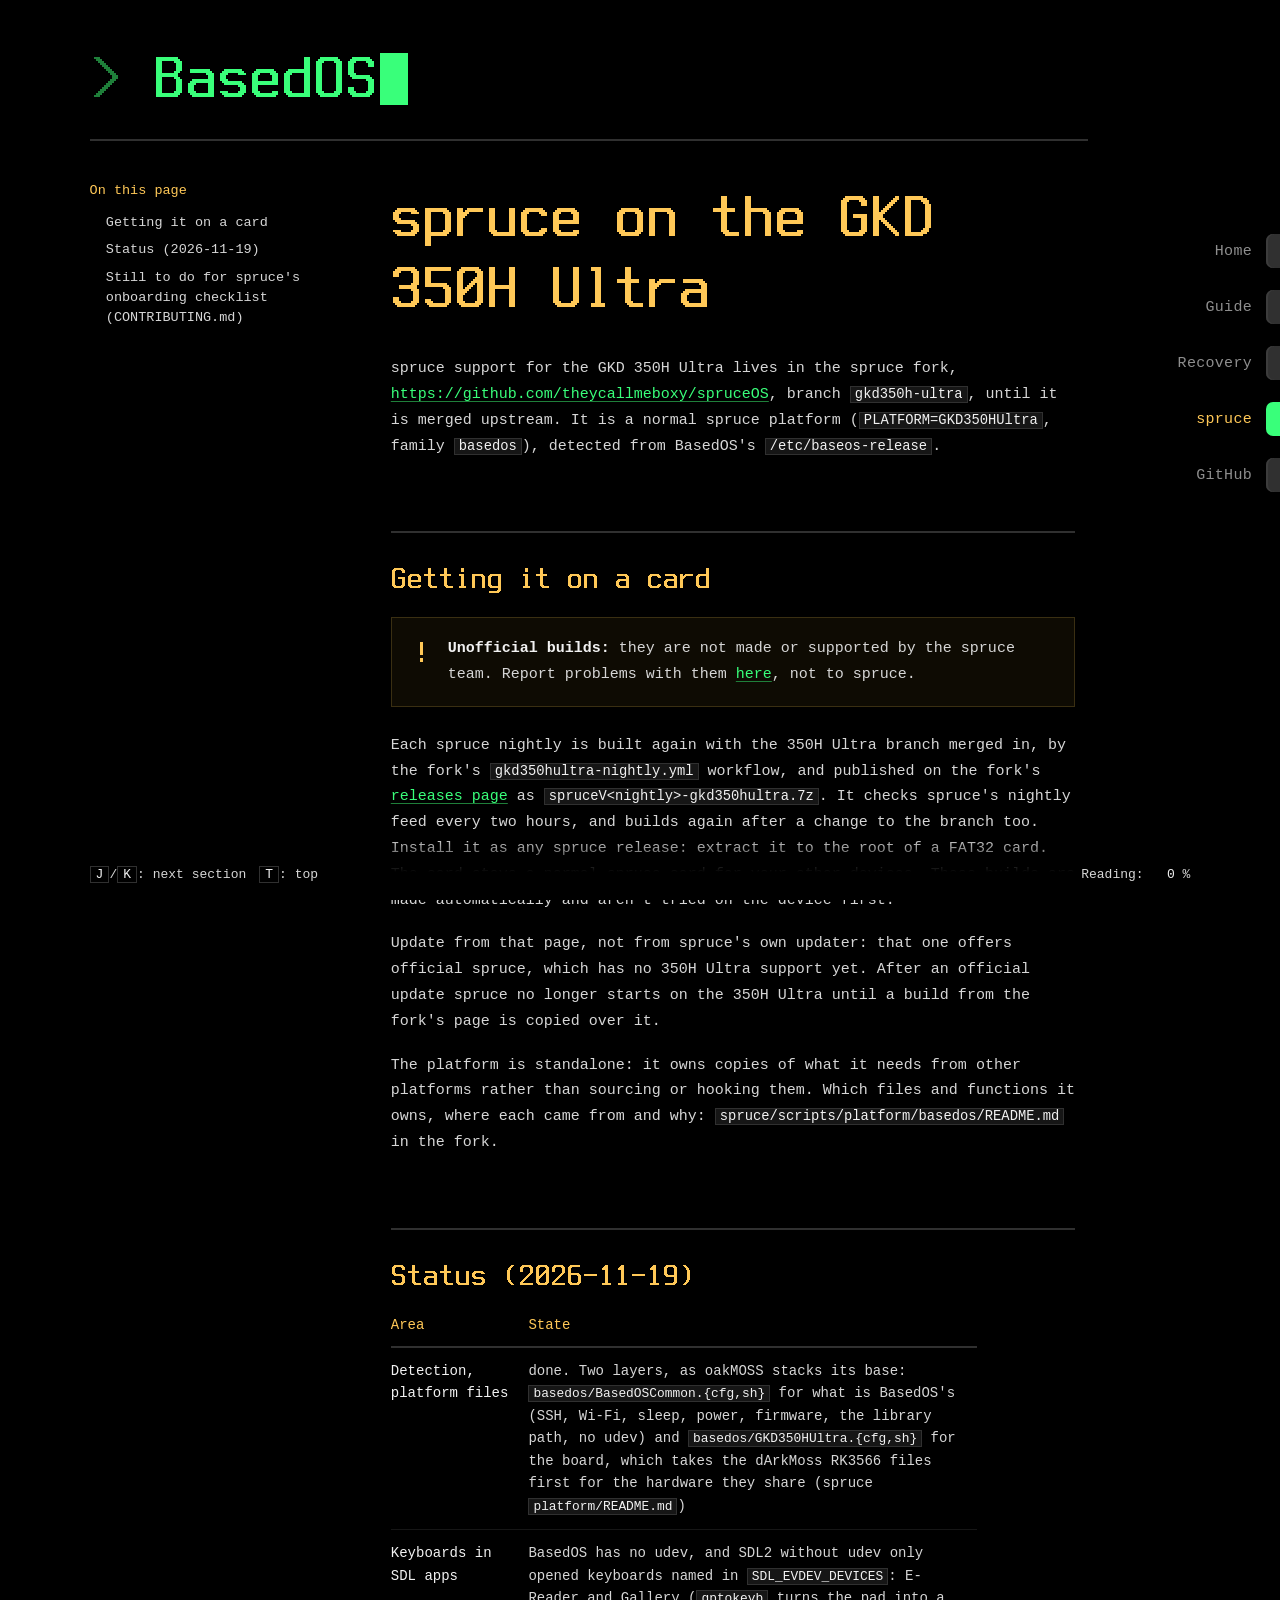
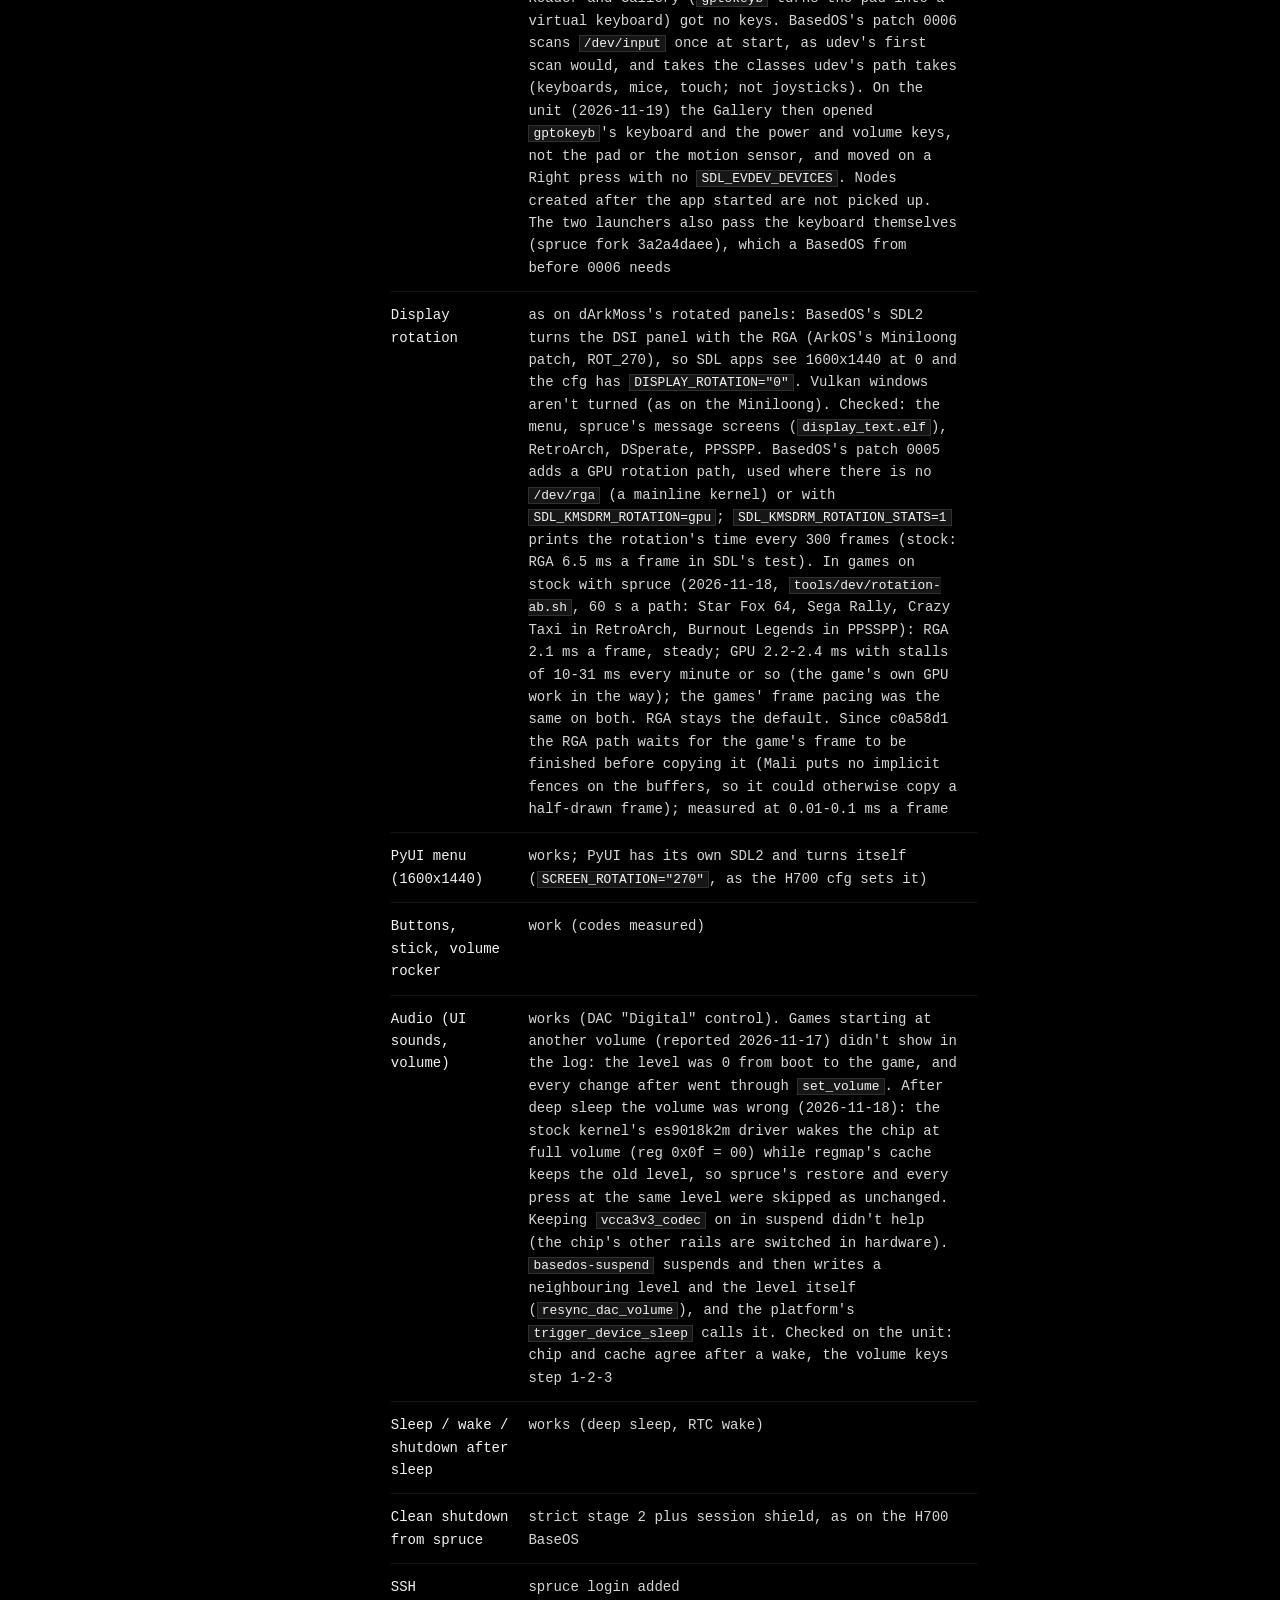
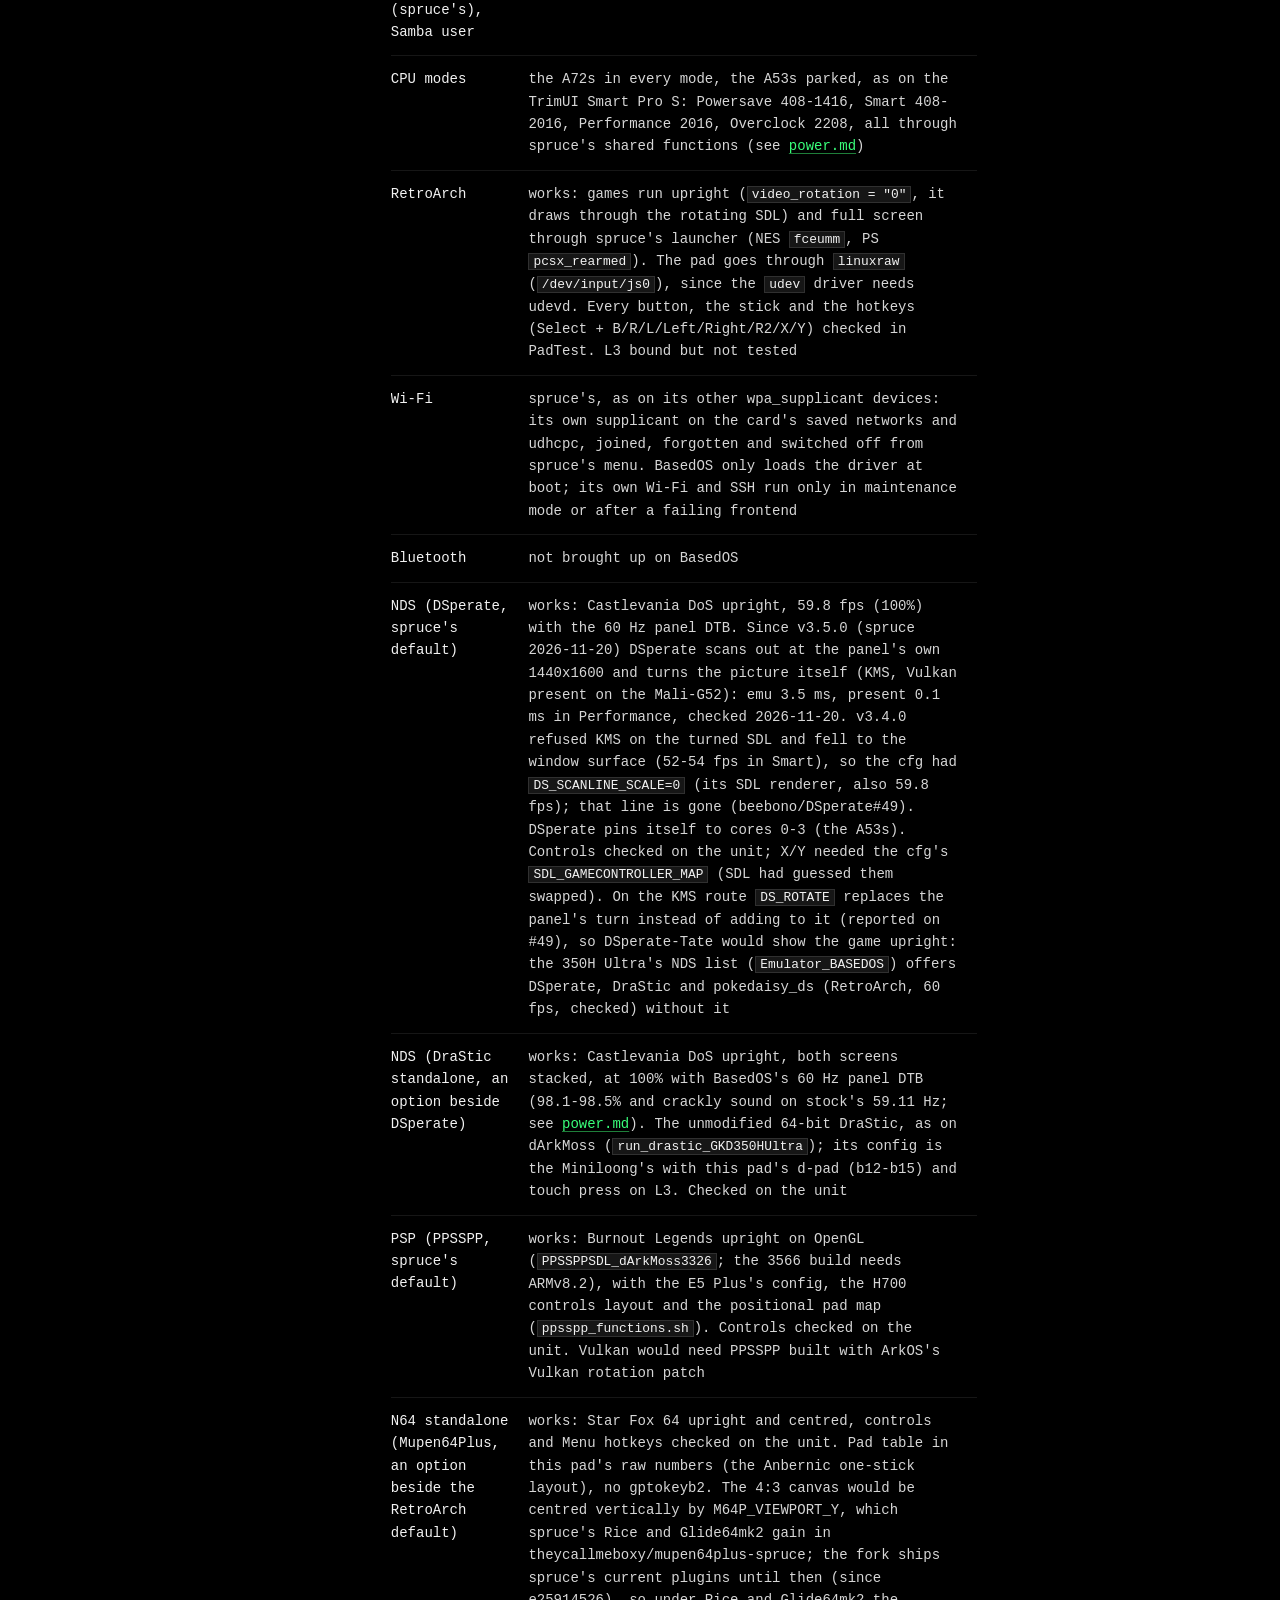
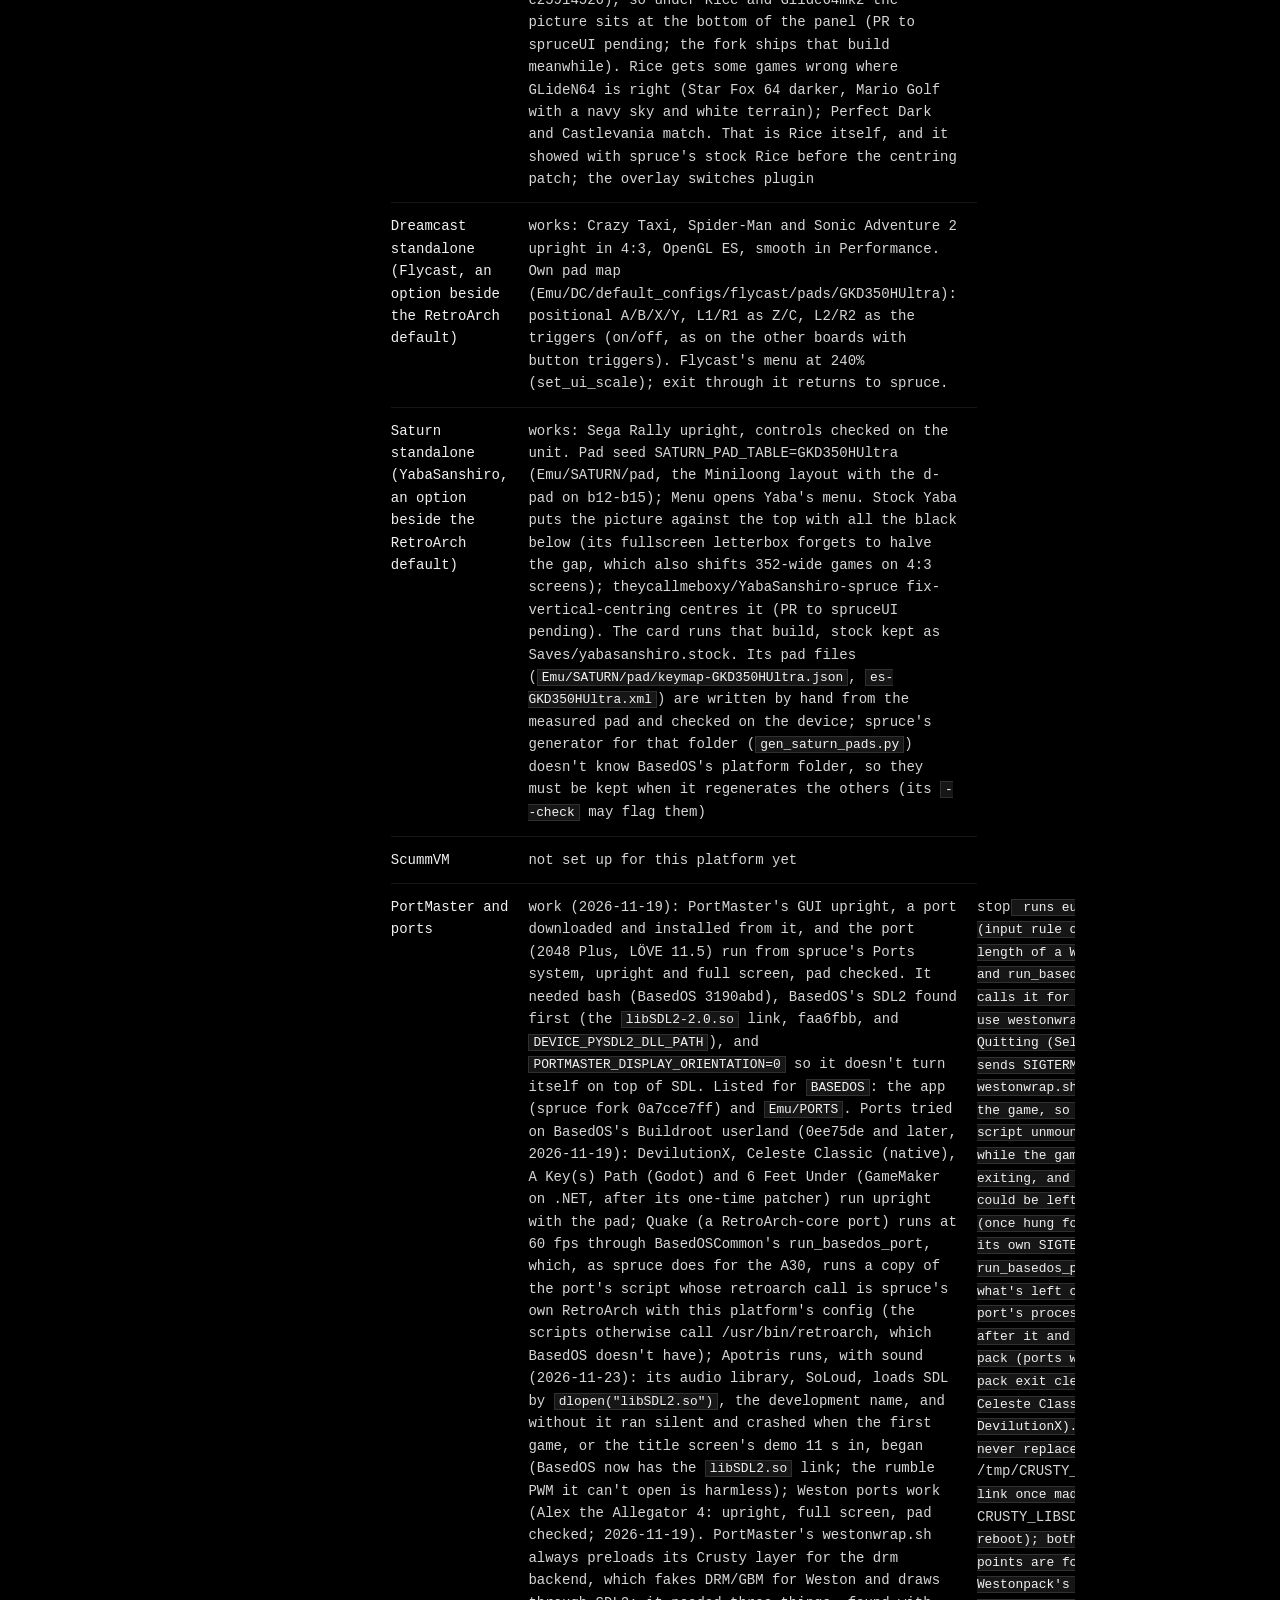
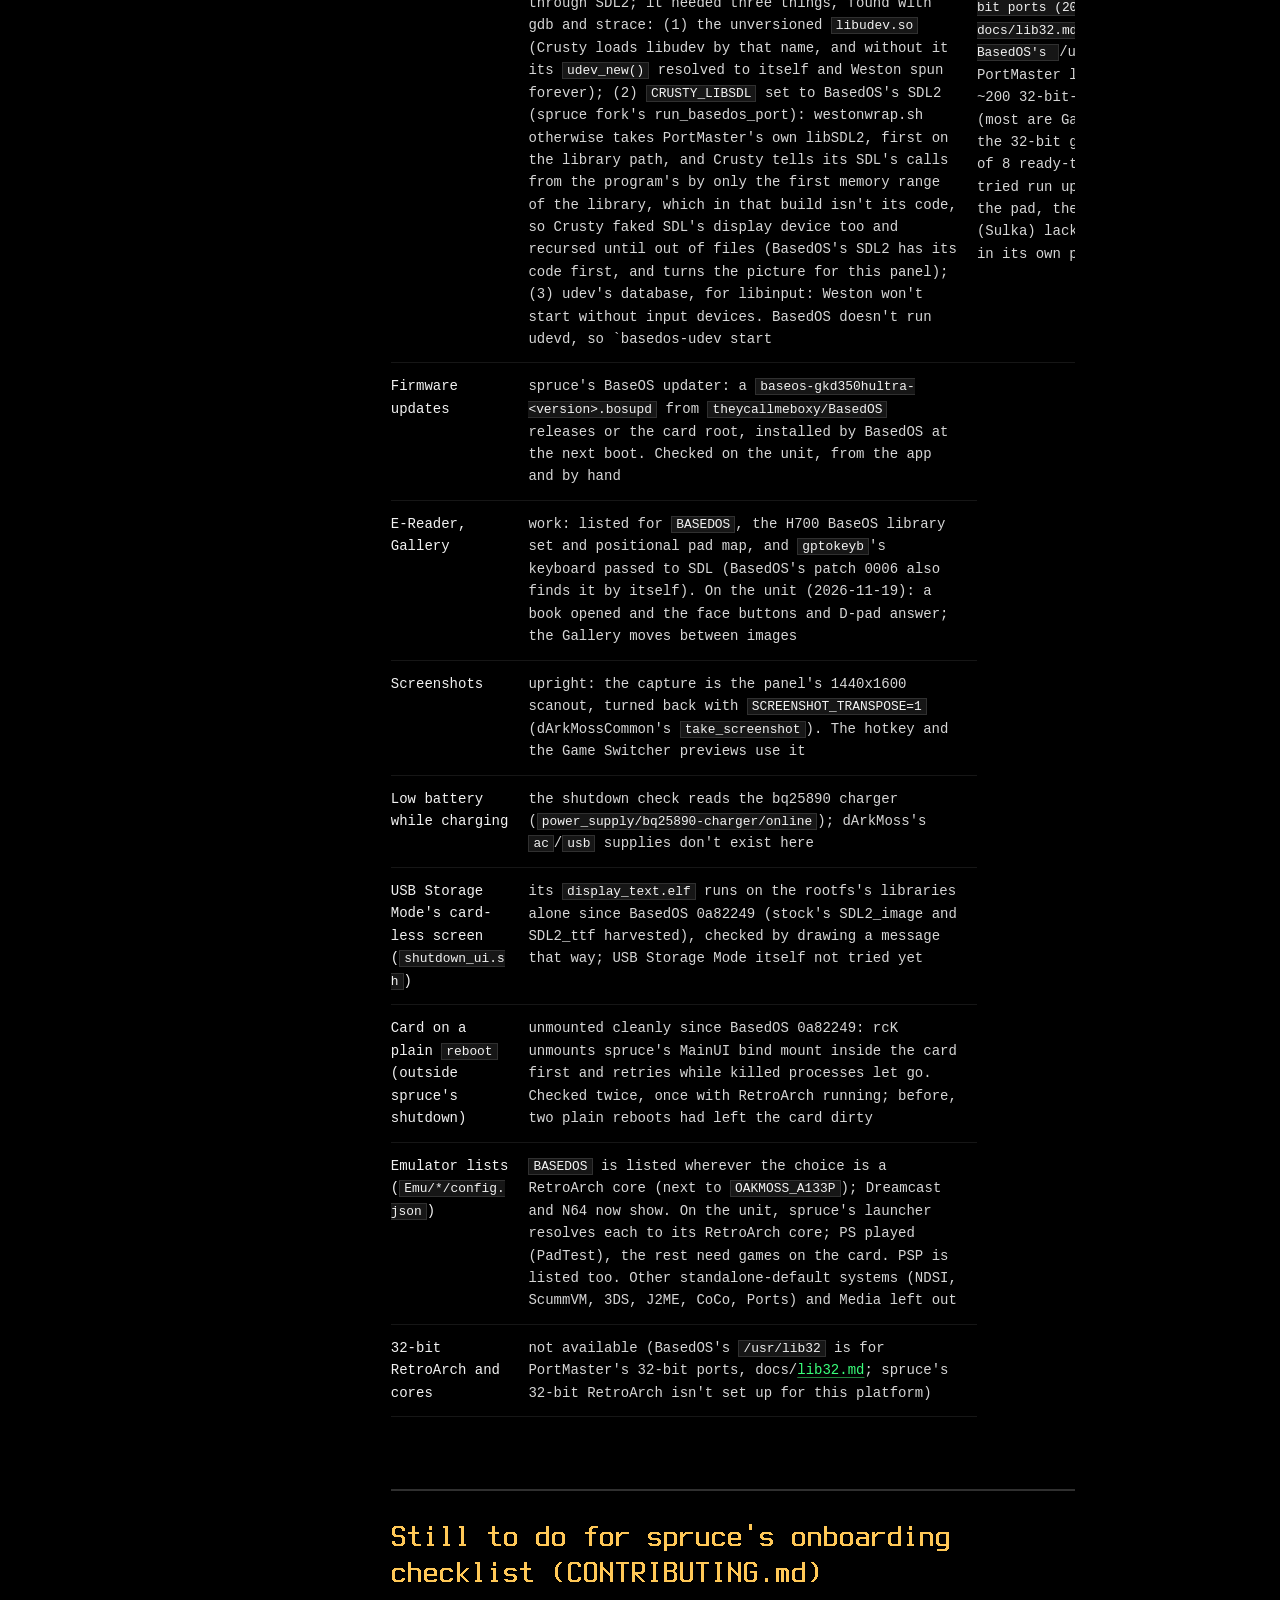
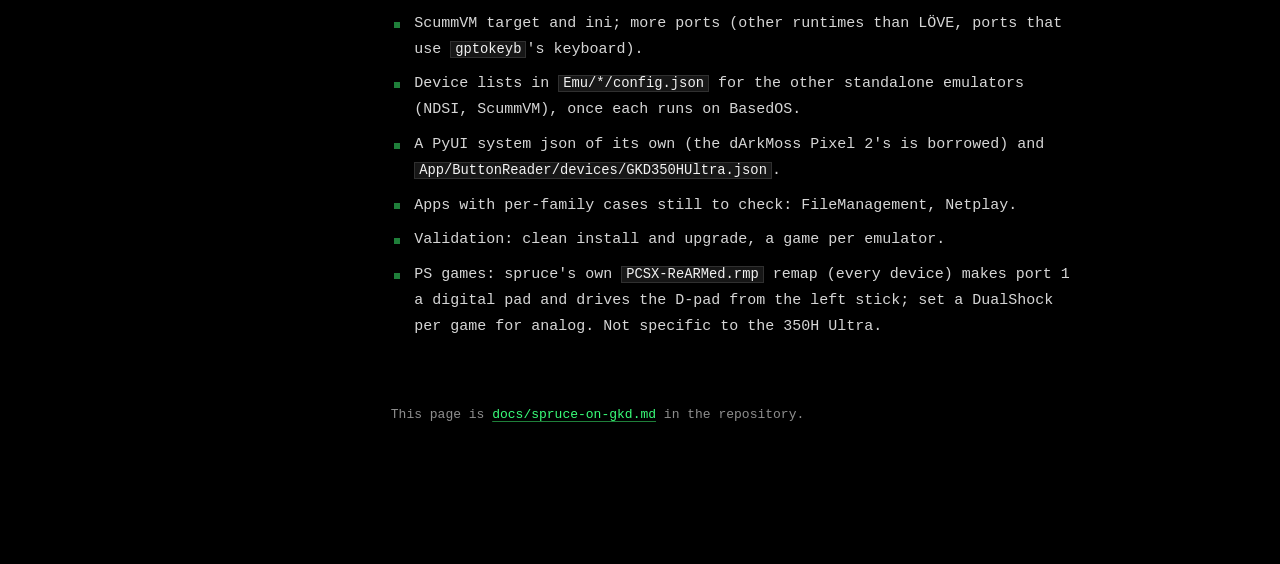
==== commit dfb74bed: "Drop the spruce kit: the full builds replace it The overlay zip and patches only fit a card on the e" ====
--- a/site/spruce.html
+++ b/site/spruce.html
@@ -20,7 +20,7 @@
 <div class="screen">
 <nav class="menu" aria-label="On this page"><details open><summary>On this page</summary><ol><li class="l2"><a href="#getting-it-on-a-card">Getting it on a card</a></li><li class="l2"><a href="#status-2026-11-19">Status (2026-11-19)</a></li><li class="l2"><a href="#still-to-do-for-spruce-s-onboarding-checklist-contributing-md">Still to do for spruce&#x27;s onboarding checklist (CONTRIBUTING.md)</a></li></ol></details></nav>
 <main id="main">
-<h1 id="spruce-on-the-gkd-350h-ultra"><a class="anchor" href="#spruce-on-the-gkd-350h-ultra" aria-hidden="true" tabindex="-1">#</a>spruce on the GKD 350H Ultra</h1><p>spruce support for the GKD 350H Ultra lives in the spruce fork, <a href="https://github.com/theycallmeboxy/spruceOS">https://github.com/theycallmeboxy/spruceOS</a>, branch <code>gkd350h-ultra</code>, until it is merged upstream. It is a normal spruce platform (<code>PLATFORM=GKD350HUltra</code>, family <code>basedos</code>), detected from BasedOS's <code>/etc/baseos-release</code>.</p><h2 id="getting-it-on-a-card"><a class="anchor" href="#getting-it-on-a-card" aria-hidden="true" tabindex="-1">#</a>Getting it on a card</h2><aside class="note"><span class="bang" aria-hidden="true">!</span><div><p><strong>Unofficial builds:</strong> they are not made or supported by the spruce team. Report problems with them <a href="https://github.com/theycallmeboxy/BasedOS/issues">here</a>, not to spruce.</p></div></aside><p><strong>Full builds</strong> (the easy way): each spruce nightly is built again with the 350H Ultra branch merged in, by the fork's <code>gkd350hultra-nightly.yml</code> workflow, and published on the fork's <a href="https://github.com/theycallmeboxy/spruceOS/releases/latest">releases page</a> as <code>spruceV&lt;nightly&gt;-gkd350hultra.7z</code>. It checks spruce's nightly feed every two hours, and builds again after a change to the branch too. Install it as any spruce release: extract it to the root of a FAT32 card. The card stays a normal spruce card for your other devices. These builds are made automatically and aren't tried on the device first.</p><p>Update from that page, not from spruce's own updater: that one offers official spruce, which has no 350H Ultra support yet. After an official update spruce no longer starts on the 350H Ultra until a build from the fork's page is copied over it.</p><p><strong>The kit</strong>, to add the 350H Ultra to a spruce card you already have. Build it: <code>python tools/spruce-kit.py &lt;spruce repo&gt; out/spruce-kit</code>. It makes:</p><ul><li><code>spruce-&lt;version&gt;-gkd350hultra-&lt;commit&gt;-overlay.zip</code>: the changed files. Unzip over a spruce nightly at the root of the card.</li><li><code>...-patches/</code>: the same change as <code>git format-patch</code> output, for applying to a spruce checkout.</li><li><code>...-RELEASE-NOTES.md</code>: which spruce nightly it is built for, how to install, what changed.</li></ul><p>Use the nightly built from the commit named in the notes, or later. Re-apply the overlay after a spruce update.</p><p>The platform is standalone: it owns copies of what it needs from other platforms rather than sourcing or hooking them. Which files and functions it owns, where each came from and why: <code>spruce/scripts/platform/basedos/README.md</code> in the fork.</p><h2 id="status-2026-11-19"><a class="anchor" href="#status-2026-11-19" aria-hidden="true" tabindex="-1">#</a>Status (2026-11-19)</h2><div class="table"><table><thead><tr><th>Area</th><th>State</th></tr></thead><tbody><tr><td>Detection, platform files</td><td>done. Two layers, as oakMOSS stacks its base: <code>basedos/BasedOSCommon.{cfg,sh}</code> for what is BasedOS's (SSH, Wi-Fi, sleep, power, firmware, the library path, no udev) and <code>basedos/GKD350HUltra.{cfg,sh}</code> for the board, which takes the dArkMoss RK3566 files first for the hardware they share (spruce <code>platform/README.md</code>)</td></tr><tr><td>Keyboards in SDL apps</td><td>BasedOS has no udev, and SDL2 without udev only opened keyboards named in <code>SDL_EVDEV_DEVICES</code>: E-Reader and Gallery (<code>gptokeyb</code> turns the pad into a virtual keyboard) got no keys. BasedOS's patch 0006 scans <code>/dev/input</code> once at start, as udev's first scan would, and takes the classes udev's path takes (keyboards, mice, touch; not joysticks). On the unit (2026-11-19) the Gallery then opened <code>gptokeyb</code>'s keyboard and the power and volume keys, not the pad or the motion sensor, and moved on a Right press with no <code>SDL_EVDEV_DEVICES</code>. Nodes created after the app started are not picked up. The two launchers also pass the keyboard themselves (spruce fork 3a2a4daee), which a BasedOS from before 0006 needs</td></tr><tr><td>Display rotation</td><td>as on dArkMoss's rotated panels: BasedOS's SDL2 turns the DSI panel with the RGA (ArkOS's Miniloong patch, ROT_270), so SDL apps see 1600x1440 at 0 and the cfg has <code>DISPLAY_ROTATION=&quot;0&quot;</code>. Vulkan windows aren't turned (as on the Miniloong). Checked: the menu, spruce's message screens (<code>display_text.elf</code>), RetroArch, DSperate, PPSSPP. BasedOS's patch 0005 adds a GPU rotation path, used where there is no <code>/dev/rga</code> (a mainline kernel) or with <code>SDL_KMSDRM_ROTATION=gpu</code>; <code>SDL_KMSDRM_ROTATION_STATS=1</code> prints the rotation's time every 300 frames (stock: RGA 6.5 ms a frame in SDL's test). In games on stock with spruce (2026-11-18, <code>tools/dev/rotation-ab.sh</code>, 60 s a path: Star Fox 64, Sega Rally, Crazy Taxi in RetroArch, Burnout Legends in PPSSPP): RGA 2.1 ms a frame, steady; GPU 2.2-2.4 ms with stalls of 10-31 ms every minute or so (the game's own GPU work in the way); the games' frame pacing was the same on both. RGA stays the default. Since c0a58d1 the RGA path waits for the game's frame to be finished before copying it (Mali puts no implicit fences on the buffers, so it could otherwise copy a half-drawn frame); measured at 0.01-0.1 ms a frame</td></tr><tr><td>PyUI menu (1600x1440)</td><td>works; PyUI has its own SDL2 and turns itself (<code>SCREEN_ROTATION=&quot;270&quot;</code>, as the H700 cfg sets it)</td></tr><tr><td>Buttons, stick, volume rocker</td><td>work (codes measured)</td></tr><tr><td>Audio (UI sounds, volume)</td><td>works (DAC "Digital" control). Games starting at another volume (reported 2026-11-17) didn't show in the log: the level was 0 from boot to the game, and every change after went through <code>set_volume</code>. After deep sleep the volume was wrong (2026-11-18): the stock kernel's es9018k2m driver wakes the chip at full volume (reg 0x0f = 00) while regmap's cache keeps the old level, so spruce's restore and every press at the same level were skipped as unchanged. Keeping <code>vcca3v3_codec</code> on in suspend didn't help (the chip's other rails are switched in hardware). <code>basedos-suspend</code> suspends and then writes a neighbouring level and the level itself (<code>resync_dac_volume</code>), and the platform's <code>trigger_device_sleep</code> calls it. Checked on the unit: chip and cache agree after a wake, the volume keys step 1-2-3</td></tr><tr><td>Sleep / wake / shutdown after sleep</td><td>works (deep sleep, RTC wake)</td></tr><tr><td>Clean shutdown from spruce</td><td>strict stage 2 plus session shield, as on the H700 BaseOS</td></tr><tr><td>SSH (spruce's), Samba user</td><td>spruce login added</td></tr><tr><td>CPU modes</td><td>the A72s in every mode, the A53s parked, as on the TrimUI Smart Pro S: Powersave 408-1416, Smart 408-2016, Performance 2016, Overclock 2208, all through spruce's shared functions (see <a href="https://github.com/theycallmeboxy/BasedOS/blob/main/docs/power.md">power.md</a>)</td></tr><tr><td>RetroArch</td><td>works: games run upright (<code>video_rotation = &quot;0&quot;</code>, it draws through the rotating SDL) and full screen through spruce's launcher (NES <code>fceumm</code>, PS <code>pcsx_rearmed</code>). The pad goes through <code>linuxraw</code> (<code>/dev/input/js0</code>), since the <code>udev</code> driver needs udevd. Every button, the stick and the hotkeys (Select + B/R/L/Left/Right/R2/X/Y) checked in PadTest. L3 bound but not tested</td></tr><tr><td>Wi-Fi</td><td>spruce's, as on its other wpa_supplicant devices: its own supplicant on the card's saved networks and udhcpc, joined, forgotten and switched off from spruce's menu. BasedOS only loads the driver at boot; its own Wi-Fi and SSH run only in maintenance mode or after a failing frontend</td></tr><tr><td>Bluetooth</td><td>not brought up on BasedOS</td></tr><tr><td>NDS (DSperate, spruce's default)</td><td>works: Castlevania DoS upright, 59.8 fps (100%) with the 60 Hz panel DTB. Since v3.5.0 (spruce 2026-11-20) DSperate scans out at the panel's own 1440x1600 and turns the picture itself (KMS, Vulkan present on the Mali-G52): emu 3.5 ms, present 0.1 ms in Performance, checked 2026-11-20. v3.4.0 refused KMS on the turned SDL and fell to the window surface (52-54 fps in Smart), so the cfg had <code>DS_SCANLINE_SCALE=0</code> (its SDL renderer, also 59.8 fps); that line is gone (beebono/DSperate#49). DSperate pins itself to cores 0-3 (the A53s). Controls checked on the unit; X/Y needed the cfg's <code>SDL_GAMECONTROLLER_MAP</code> (SDL had guessed them swapped). On the KMS route <code>DS_ROTATE</code> replaces the panel's turn instead of adding to it (reported on #49), so DSperate-Tate would show the game upright: the 350H Ultra's NDS list (<code>Emulator_BASEDOS</code>) offers DSperate, DraStic and pokedaisy_ds (RetroArch, 60 fps, checked) without it</td></tr><tr><td>NDS (DraStic standalone, an option beside DSperate)</td><td>works: Castlevania DoS upright, both screens stacked, at 100% with BasedOS's 60 Hz panel DTB (98.1-98.5% and crackly sound on stock's 59.11 Hz; see <a href="https://github.com/theycallmeboxy/BasedOS/blob/main/docs/power.md">power.md</a>). The unmodified 64-bit DraStic, as on dArkMoss (<code>run_drastic_GKD350HUltra</code>); its config is the Miniloong's with this pad's d-pad (b12-b15) and touch press on L3. Checked on the unit</td></tr><tr><td>PSP (PPSSPP, spruce's default)</td><td>works: Burnout Legends upright on OpenGL (<code>PPSSPPSDL_dArkMoss3326</code>; the 3566 build needs ARMv8.2), with the E5 Plus's config, the H700 controls layout and the positional pad map (<code>ppsspp_functions.sh</code>). Controls checked on the unit. Vulkan would need PPSSPP built with ArkOS's Vulkan rotation patch</td></tr><tr><td>N64 standalone (Mupen64Plus, an option beside the RetroArch default)</td><td>works: Star Fox 64 upright and centred, controls and Menu hotkeys checked on the unit. Pad table in this pad's raw numbers (the Anbernic one-stick layout), no gptokeyb2. The 4:3 canvas would be centred vertically by M64P_VIEWPORT_Y, which spruce's Rice and Glide64mk2 gain in theycallmeboxy/mupen64plus-spruce; the fork ships spruce's current plugins until then (since e25914526), so under Rice and Glide64mk2 the picture sits at the bottom of the panel (PR to spruceUI pending; the fork ships that build meanwhile). Rice gets some games wrong where GLideN64 is right (Star Fox 64 darker, Mario Golf with a navy sky and white terrain); Perfect Dark and Castlevania match. That is Rice itself, and it showed with spruce's stock Rice before the centring patch; the overlay switches plugin</td></tr><tr><td>Dreamcast standalone (Flycast, an option beside the RetroArch default)</td><td>works: Crazy Taxi, Spider-Man and Sonic Adventure 2 upright in 4:3, OpenGL ES, smooth in Performance. Own pad map (Emu/DC/default_configs/flycast/pads/GKD350HUltra): positional A/B/X/Y, L1/R1 as Z/C, L2/R2 as the triggers (on/off, as on the other boards with button triggers). Flycast's menu at 240% (set_ui_scale); exit through it returns to spruce.</td></tr><tr><td>Saturn standalone (YabaSanshiro, an option beside the RetroArch default)</td><td>works: Sega Rally upright, controls checked on the unit. Pad seed SATURN_PAD_TABLE=GKD350HUltra (Emu/SATURN/pad, the Miniloong layout with the d-pad on b12-b15); Menu opens Yaba's menu. Stock Yaba puts the picture against the top with all the black below (its fullscreen letterbox forgets to halve the gap, which also shifts 352-wide games on 4:3 screens); theycallmeboxy/YabaSanshiro-spruce fix-vertical-centring centres it (PR to spruceUI pending). The card runs that build, stock kept as Saves/yabasanshiro.stock. Its pad files (<code>Emu/SATURN/pad/keymap-GKD350HUltra.json</code>, <code>es-GKD350HUltra.xml</code>) are written by hand from the measured pad and checked on the device; spruce's generator for that folder (<code>gen_saturn_pads.py</code>) doesn't know BasedOS's platform folder, so they must be kept when it regenerates the others (its <code>--check</code> may flag them)</td></tr><tr><td>ScummVM</td><td>not set up for this platform yet</td></tr><tr><td>PortMaster and ports</td><td>work (2026-11-19): PortMaster's GUI upright, a port downloaded and installed from it, and the port (2048 Plus, LÖVE 11.5) run from spruce's Ports system, upright and full screen, pad checked. It needed bash (BasedOS 3190abd), BasedOS's SDL2 found first (the <code>libSDL2-2.0.so</code> link, faa6fbb, and <code>DEVICE_PYSDL2_DLL_PATH</code>), and <code>PORTMASTER_DISPLAY_ORIENTATION=0</code> so it doesn't turn itself on top of SDL. Listed for <code>BASEDOS</code>: the app (spruce fork 0a7cce7ff) and <code>Emu/PORTS</code>. Ports tried on BasedOS's Buildroot userland (0ee75de and later, 2026-11-19): DevilutionX, Celeste Classic (native), A Key(s) Path (Godot) and 6 Feet Under (GameMaker on .NET, after its one-time patcher) run upright with the pad; Quake (a RetroArch-core port) runs at 60 fps through BasedOSCommon's run_basedos_port, which, as spruce does for the A30, runs a copy of the port's script whose retroarch call is spruce's own RetroArch with this platform's config (the scripts otherwise call /usr/bin/retroarch, which BasedOS doesn't have); Apotris runs, with sound (2026-11-23): its audio library, SoLoud, loads SDL by <code>dlopen(&quot;libSDL2.so&quot;)</code>, the development name, and without it ran silent and crashed when the first game, or the title screen's demo 11 s in, began (BasedOS now has the <code>libSDL2.so</code> link; the rumble PWM it can't open is harmless); Weston ports work (Alex the Allegator 4: upright, full screen, pad checked; 2026-11-19). PortMaster's westonwrap.sh always preloads its Crusty layer for the drm backend, which fakes DRM/GBM for Weston and draws through SDL2; it needed three things, found with gdb and strace: (1) the unversioned <code>libudev.so</code> (Crusty loads libudev by that name, and without it its <code>udev_new()</code> resolved to itself and Weston spun forever); (2) <code>CRUSTY_LIBSDL</code> set to BasedOS's SDL2 (spruce fork's run_basedos_port): westonwrap.sh otherwise takes PortMaster's own libSDL2, first on the library path, and Crusty tells its SDL's calls from the program's by only the first memory range of the library, which in that build isn't its code, so Crusty faked SDL's display device too and recursed until out of files (BasedOS's SDL2 has its code first, and turns the picture for this panel); (3) udev's database, for libinput: Weston won't start without input devices. BasedOS doesn't run udevd, so `basedos-udev start</td><td>stop<code> runs eudev&#x27;s udevd (input rule only) for the length of a Weston port, and run_basedos_port calls it for ports that use westonwrap.sh. Quitting (Select+Start) sends SIGTERM to westonwrap.sh along with the game, so the port&#x27;s script unmounts the pack while the game is still exiting, and the game could be left behind (once hung for good in its own SIGTERM handler); run_basedos_port ends what&#x27;s left of a Weston port&#x27;s process group 3 s after it and unmounts the pack (ports without the pack exit cleanly: Celeste Classic, DevilutionX). Crusty also never replaces its </code>/tmp/CRUSTY_LIBSDL64.so<code> link once made (a changed </code>CRUSTY_LIBSDL<code> takes a reboot); both Crusty points are for Westonpack&#x27;s author. 32-bit ports (2026-11-19, docs/lib32.md): with BasedOS&#x27;s </code>/usr/lib32`, PortMaster lists its ~200 32-bit-only ports (most are GameMaker on the 32-bit gmloader); 7 of 8 ready-to-run ones tried run upright with the pad, the eighth (Sulka) lacks a library in its own package</td></tr><tr><td>Firmware updates</td><td>spruce's BaseOS updater: a <code>baseos-gkd350hultra-&lt;version&gt;.bosupd</code> from <code>theycallmeboxy/BasedOS</code> releases or the card root, installed by BasedOS at the next boot. Checked on the unit, from the app and by hand</td></tr><tr><td>E-Reader, Gallery</td><td>work: listed for <code>BASEDOS</code>, the H700 BaseOS library set and positional pad map, and <code>gptokeyb</code>'s keyboard passed to SDL (BasedOS's patch 0006 also finds it by itself). On the unit (2026-11-19): a book opened and the face buttons and D-pad answer; the Gallery moves between images</td></tr><tr><td>Screenshots</td><td>upright: the capture is the panel's 1440x1600 scanout, turned back with <code>SCREENSHOT_TRANSPOSE=1</code> (dArkMossCommon's <code>take_screenshot</code>). The hotkey and the Game Switcher previews use it</td></tr><tr><td>Low battery while charging</td><td>the shutdown check reads the bq25890 charger (<code>power_supply/bq25890-charger/online</code>); dArkMoss's <code>ac</code>/<code>usb</code> supplies don't exist here</td></tr><tr><td>USB Storage Mode's card-less screen (<code>shutdown_ui.sh</code>)</td><td>its <code>display_text.elf</code> runs on the rootfs's libraries alone since BasedOS 0a82249 (stock's SDL2_image and SDL2_ttf harvested), checked by drawing a message that way; USB Storage Mode itself not tried yet</td></tr><tr><td>Card on a plain <code>reboot</code> (outside spruce's shutdown)</td><td>unmounted cleanly since BasedOS 0a82249: rcK unmounts spruce's MainUI bind mount inside the card first and retries while killed processes let go. Checked twice, once with RetroArch running; before, two plain reboots had left the card dirty</td></tr><tr><td>Emulator lists (<code>Emu/*/config.json</code>)</td><td><code>BASEDOS</code> is listed wherever the choice is a RetroArch core (next to <code>OAKMOSS_A133P</code>); Dreamcast and N64 now show. On the unit, spruce's launcher resolves each to its RetroArch core; PS played (PadTest), the rest need games on the card. PSP is listed too. Other standalone-default systems (NDSI, ScummVM, 3DS, J2ME, CoCo, Ports) and Media left out</td></tr><tr><td>32-bit RetroArch and cores</td><td>not available (BasedOS's <code>/usr/lib32</code> is for PortMaster's 32-bit ports, docs/<a href="https://github.com/theycallmeboxy/BasedOS/blob/main/docs/lib32.md">lib32.md</a>; spruce's 32-bit RetroArch isn't set up for this platform)</td></tr></tbody></table></div><h2 id="still-to-do-for-spruce-s-onboarding-checklist-contributing-md"><a class="anchor" href="#still-to-do-for-spruce-s-onboarding-checklist-contributing-md" aria-hidden="true" tabindex="-1">#</a>Still to do for spruce's onboarding checklist (CONTRIBUTING.md)</h2><ul><li>ScummVM target and ini; more ports (other runtimes than LÖVE, ports that use <code>gptokeyb</code>'s keyboard).</li><li>Device lists in <code>Emu/*/config.json</code> for the other standalone emulators (NDSI, ScummVM), once each runs on BasedOS.</li><li>A PyUI system json of its own (the dArkMoss Pixel 2's is borrowed) and <code>App/ButtonReader/devices/GKD350HUltra.json</code>.</li><li>Apps with per-family cases still to check: FileManagement, Netplay.</li><li>Validation: clean install and upgrade, a game per emulator.</li><li>PS games: spruce's own <code>PCSX-ReARMed.rmp</code> remap (every device) makes port 1 a digital pad and drives the D-pad from the left stick; set a DualShock per game for analog. Not specific to the 350H Ultra.</li></ul><p class="source">This page is <a href="https://github.com/theycallmeboxy/BasedOS/blob/main/docs/spruce-on-gkd.md">docs/spruce-on-gkd.md</a> in the repository.</p>
+<h1 id="spruce-on-the-gkd-350h-ultra"><a class="anchor" href="#spruce-on-the-gkd-350h-ultra" aria-hidden="true" tabindex="-1">#</a>spruce on the GKD 350H Ultra</h1><p>spruce support for the GKD 350H Ultra lives in the spruce fork, <a href="https://github.com/theycallmeboxy/spruceOS">https://github.com/theycallmeboxy/spruceOS</a>, branch <code>gkd350h-ultra</code>, until it is merged upstream. It is a normal spruce platform (<code>PLATFORM=GKD350HUltra</code>, family <code>basedos</code>), detected from BasedOS's <code>/etc/baseos-release</code>.</p><h2 id="getting-it-on-a-card"><a class="anchor" href="#getting-it-on-a-card" aria-hidden="true" tabindex="-1">#</a>Getting it on a card</h2><aside class="note"><span class="bang" aria-hidden="true">!</span><div><p><strong>Unofficial builds:</strong> they are not made or supported by the spruce team. Report problems with them <a href="https://github.com/theycallmeboxy/BasedOS/issues">here</a>, not to spruce.</p></div></aside><p>Each spruce nightly is built again with the 350H Ultra branch merged in, by the fork's <code>gkd350hultra-nightly.yml</code> workflow, and published on the fork's <a href="https://github.com/theycallmeboxy/spruceOS/releases/latest">releases page</a> as <code>spruceV&lt;nightly&gt;-gkd350hultra.7z</code>. It checks spruce's nightly feed every two hours, and builds again after a change to the branch too. Install it as any spruce release: extract it to the root of a FAT32 card. The card stays a normal spruce card for your other devices. These builds are made automatically and aren't tried on the device first.</p><p>Update from that page, not from spruce's own updater: that one offers official spruce, which has no 350H Ultra support yet. After an official update spruce no longer starts on the 350H Ultra until a build from the fork's page is copied over it.</p><p>The platform is standalone: it owns copies of what it needs from other platforms rather than sourcing or hooking them. Which files and functions it owns, where each came from and why: <code>spruce/scripts/platform/basedos/README.md</code> in the fork.</p><h2 id="status-2026-11-19"><a class="anchor" href="#status-2026-11-19" aria-hidden="true" tabindex="-1">#</a>Status (2026-11-19)</h2><div class="table"><table><thead><tr><th>Area</th><th>State</th></tr></thead><tbody><tr><td>Detection, platform files</td><td>done. Two layers, as oakMOSS stacks its base: <code>basedos/BasedOSCommon.{cfg,sh}</code> for what is BasedOS's (SSH, Wi-Fi, sleep, power, firmware, the library path, no udev) and <code>basedos/GKD350HUltra.{cfg,sh}</code> for the board, which takes the dArkMoss RK3566 files first for the hardware they share (spruce <code>platform/README.md</code>)</td></tr><tr><td>Keyboards in SDL apps</td><td>BasedOS has no udev, and SDL2 without udev only opened keyboards named in <code>SDL_EVDEV_DEVICES</code>: E-Reader and Gallery (<code>gptokeyb</code> turns the pad into a virtual keyboard) got no keys. BasedOS's patch 0006 scans <code>/dev/input</code> once at start, as udev's first scan would, and takes the classes udev's path takes (keyboards, mice, touch; not joysticks). On the unit (2026-11-19) the Gallery then opened <code>gptokeyb</code>'s keyboard and the power and volume keys, not the pad or the motion sensor, and moved on a Right press with no <code>SDL_EVDEV_DEVICES</code>. Nodes created after the app started are not picked up. The two launchers also pass the keyboard themselves (spruce fork 3a2a4daee), which a BasedOS from before 0006 needs</td></tr><tr><td>Display rotation</td><td>as on dArkMoss's rotated panels: BasedOS's SDL2 turns the DSI panel with the RGA (ArkOS's Miniloong patch, ROT_270), so SDL apps see 1600x1440 at 0 and the cfg has <code>DISPLAY_ROTATION=&quot;0&quot;</code>. Vulkan windows aren't turned (as on the Miniloong). Checked: the menu, spruce's message screens (<code>display_text.elf</code>), RetroArch, DSperate, PPSSPP. BasedOS's patch 0005 adds a GPU rotation path, used where there is no <code>/dev/rga</code> (a mainline kernel) or with <code>SDL_KMSDRM_ROTATION=gpu</code>; <code>SDL_KMSDRM_ROTATION_STATS=1</code> prints the rotation's time every 300 frames (stock: RGA 6.5 ms a frame in SDL's test). In games on stock with spruce (2026-11-18, <code>tools/dev/rotation-ab.sh</code>, 60 s a path: Star Fox 64, Sega Rally, Crazy Taxi in RetroArch, Burnout Legends in PPSSPP): RGA 2.1 ms a frame, steady; GPU 2.2-2.4 ms with stalls of 10-31 ms every minute or so (the game's own GPU work in the way); the games' frame pacing was the same on both. RGA stays the default. Since c0a58d1 the RGA path waits for the game's frame to be finished before copying it (Mali puts no implicit fences on the buffers, so it could otherwise copy a half-drawn frame); measured at 0.01-0.1 ms a frame</td></tr><tr><td>PyUI menu (1600x1440)</td><td>works; PyUI has its own SDL2 and turns itself (<code>SCREEN_ROTATION=&quot;270&quot;</code>, as the H700 cfg sets it)</td></tr><tr><td>Buttons, stick, volume rocker</td><td>work (codes measured)</td></tr><tr><td>Audio (UI sounds, volume)</td><td>works (DAC "Digital" control). Games starting at another volume (reported 2026-11-17) didn't show in the log: the level was 0 from boot to the game, and every change after went through <code>set_volume</code>. After deep sleep the volume was wrong (2026-11-18): the stock kernel's es9018k2m driver wakes the chip at full volume (reg 0x0f = 00) while regmap's cache keeps the old level, so spruce's restore and every press at the same level were skipped as unchanged. Keeping <code>vcca3v3_codec</code> on in suspend didn't help (the chip's other rails are switched in hardware). <code>basedos-suspend</code> suspends and then writes a neighbouring level and the level itself (<code>resync_dac_volume</code>), and the platform's <code>trigger_device_sleep</code> calls it. Checked on the unit: chip and cache agree after a wake, the volume keys step 1-2-3</td></tr><tr><td>Sleep / wake / shutdown after sleep</td><td>works (deep sleep, RTC wake)</td></tr><tr><td>Clean shutdown from spruce</td><td>strict stage 2 plus session shield, as on the H700 BaseOS</td></tr><tr><td>SSH (spruce's), Samba user</td><td>spruce login added</td></tr><tr><td>CPU modes</td><td>the A72s in every mode, the A53s parked, as on the TrimUI Smart Pro S: Powersave 408-1416, Smart 408-2016, Performance 2016, Overclock 2208, all through spruce's shared functions (see <a href="https://github.com/theycallmeboxy/BasedOS/blob/main/docs/power.md">power.md</a>)</td></tr><tr><td>RetroArch</td><td>works: games run upright (<code>video_rotation = &quot;0&quot;</code>, it draws through the rotating SDL) and full screen through spruce's launcher (NES <code>fceumm</code>, PS <code>pcsx_rearmed</code>). The pad goes through <code>linuxraw</code> (<code>/dev/input/js0</code>), since the <code>udev</code> driver needs udevd. Every button, the stick and the hotkeys (Select + B/R/L/Left/Right/R2/X/Y) checked in PadTest. L3 bound but not tested</td></tr><tr><td>Wi-Fi</td><td>spruce's, as on its other wpa_supplicant devices: its own supplicant on the card's saved networks and udhcpc, joined, forgotten and switched off from spruce's menu. BasedOS only loads the driver at boot; its own Wi-Fi and SSH run only in maintenance mode or after a failing frontend</td></tr><tr><td>Bluetooth</td><td>not brought up on BasedOS</td></tr><tr><td>NDS (DSperate, spruce's default)</td><td>works: Castlevania DoS upright, 59.8 fps (100%) with the 60 Hz panel DTB. Since v3.5.0 (spruce 2026-11-20) DSperate scans out at the panel's own 1440x1600 and turns the picture itself (KMS, Vulkan present on the Mali-G52): emu 3.5 ms, present 0.1 ms in Performance, checked 2026-11-20. v3.4.0 refused KMS on the turned SDL and fell to the window surface (52-54 fps in Smart), so the cfg had <code>DS_SCANLINE_SCALE=0</code> (its SDL renderer, also 59.8 fps); that line is gone (beebono/DSperate#49). DSperate pins itself to cores 0-3 (the A53s). Controls checked on the unit; X/Y needed the cfg's <code>SDL_GAMECONTROLLER_MAP</code> (SDL had guessed them swapped). On the KMS route <code>DS_ROTATE</code> replaces the panel's turn instead of adding to it (reported on #49), so DSperate-Tate would show the game upright: the 350H Ultra's NDS list (<code>Emulator_BASEDOS</code>) offers DSperate, DraStic and pokedaisy_ds (RetroArch, 60 fps, checked) without it</td></tr><tr><td>NDS (DraStic standalone, an option beside DSperate)</td><td>works: Castlevania DoS upright, both screens stacked, at 100% with BasedOS's 60 Hz panel DTB (98.1-98.5% and crackly sound on stock's 59.11 Hz; see <a href="https://github.com/theycallmeboxy/BasedOS/blob/main/docs/power.md">power.md</a>). The unmodified 64-bit DraStic, as on dArkMoss (<code>run_drastic_GKD350HUltra</code>); its config is the Miniloong's with this pad's d-pad (b12-b15) and touch press on L3. Checked on the unit</td></tr><tr><td>PSP (PPSSPP, spruce's default)</td><td>works: Burnout Legends upright on OpenGL (<code>PPSSPPSDL_dArkMoss3326</code>; the 3566 build needs ARMv8.2), with the E5 Plus's config, the H700 controls layout and the positional pad map (<code>ppsspp_functions.sh</code>). Controls checked on the unit. Vulkan would need PPSSPP built with ArkOS's Vulkan rotation patch</td></tr><tr><td>N64 standalone (Mupen64Plus, an option beside the RetroArch default)</td><td>works: Star Fox 64 upright and centred, controls and Menu hotkeys checked on the unit. Pad table in this pad's raw numbers (the Anbernic one-stick layout), no gptokeyb2. The 4:3 canvas would be centred vertically by M64P_VIEWPORT_Y, which spruce's Rice and Glide64mk2 gain in theycallmeboxy/mupen64plus-spruce; the fork ships spruce's current plugins until then (since e25914526), so under Rice and Glide64mk2 the picture sits at the bottom of the panel (PR to spruceUI pending; the fork ships that build meanwhile). Rice gets some games wrong where GLideN64 is right (Star Fox 64 darker, Mario Golf with a navy sky and white terrain); Perfect Dark and Castlevania match. That is Rice itself, and it showed with spruce's stock Rice before the centring patch; the overlay switches plugin</td></tr><tr><td>Dreamcast standalone (Flycast, an option beside the RetroArch default)</td><td>works: Crazy Taxi, Spider-Man and Sonic Adventure 2 upright in 4:3, OpenGL ES, smooth in Performance. Own pad map (Emu/DC/default_configs/flycast/pads/GKD350HUltra): positional A/B/X/Y, L1/R1 as Z/C, L2/R2 as the triggers (on/off, as on the other boards with button triggers). Flycast's menu at 240% (set_ui_scale); exit through it returns to spruce.</td></tr><tr><td>Saturn standalone (YabaSanshiro, an option beside the RetroArch default)</td><td>works: Sega Rally upright, controls checked on the unit. Pad seed SATURN_PAD_TABLE=GKD350HUltra (Emu/SATURN/pad, the Miniloong layout with the d-pad on b12-b15); Menu opens Yaba's menu. Stock Yaba puts the picture against the top with all the black below (its fullscreen letterbox forgets to halve the gap, which also shifts 352-wide games on 4:3 screens); theycallmeboxy/YabaSanshiro-spruce fix-vertical-centring centres it (PR to spruceUI pending). The card runs that build, stock kept as Saves/yabasanshiro.stock. Its pad files (<code>Emu/SATURN/pad/keymap-GKD350HUltra.json</code>, <code>es-GKD350HUltra.xml</code>) are written by hand from the measured pad and checked on the device; spruce's generator for that folder (<code>gen_saturn_pads.py</code>) doesn't know BasedOS's platform folder, so they must be kept when it regenerates the others (its <code>--check</code> may flag them)</td></tr><tr><td>ScummVM</td><td>not set up for this platform yet</td></tr><tr><td>PortMaster and ports</td><td>work (2026-11-19): PortMaster's GUI upright, a port downloaded and installed from it, and the port (2048 Plus, LÖVE 11.5) run from spruce's Ports system, upright and full screen, pad checked. It needed bash (BasedOS 3190abd), BasedOS's SDL2 found first (the <code>libSDL2-2.0.so</code> link, faa6fbb, and <code>DEVICE_PYSDL2_DLL_PATH</code>), and <code>PORTMASTER_DISPLAY_ORIENTATION=0</code> so it doesn't turn itself on top of SDL. Listed for <code>BASEDOS</code>: the app (spruce fork 0a7cce7ff) and <code>Emu/PORTS</code>. Ports tried on BasedOS's Buildroot userland (0ee75de and later, 2026-11-19): DevilutionX, Celeste Classic (native), A Key(s) Path (Godot) and 6 Feet Under (GameMaker on .NET, after its one-time patcher) run upright with the pad; Quake (a RetroArch-core port) runs at 60 fps through BasedOSCommon's run_basedos_port, which, as spruce does for the A30, runs a copy of the port's script whose retroarch call is spruce's own RetroArch with this platform's config (the scripts otherwise call /usr/bin/retroarch, which BasedOS doesn't have); Apotris runs, with sound (2026-11-23): its audio library, SoLoud, loads SDL by <code>dlopen(&quot;libSDL2.so&quot;)</code>, the development name, and without it ran silent and crashed when the first game, or the title screen's demo 11 s in, began (BasedOS now has the <code>libSDL2.so</code> link; the rumble PWM it can't open is harmless); Weston ports work (Alex the Allegator 4: upright, full screen, pad checked; 2026-11-19). PortMaster's westonwrap.sh always preloads its Crusty layer for the drm backend, which fakes DRM/GBM for Weston and draws through SDL2; it needed three things, found with gdb and strace: (1) the unversioned <code>libudev.so</code> (Crusty loads libudev by that name, and without it its <code>udev_new()</code> resolved to itself and Weston spun forever); (2) <code>CRUSTY_LIBSDL</code> set to BasedOS's SDL2 (spruce fork's run_basedos_port): westonwrap.sh otherwise takes PortMaster's own libSDL2, first on the library path, and Crusty tells its SDL's calls from the program's by only the first memory range of the library, which in that build isn't its code, so Crusty faked SDL's display device too and recursed until out of files (BasedOS's SDL2 has its code first, and turns the picture for this panel); (3) udev's database, for libinput: Weston won't start without input devices. BasedOS doesn't run udevd, so `basedos-udev start</td><td>stop<code> runs eudev&#x27;s udevd (input rule only) for the length of a Weston port, and run_basedos_port calls it for ports that use westonwrap.sh. Quitting (Select+Start) sends SIGTERM to westonwrap.sh along with the game, so the port&#x27;s script unmounts the pack while the game is still exiting, and the game could be left behind (once hung for good in its own SIGTERM handler); run_basedos_port ends what&#x27;s left of a Weston port&#x27;s process group 3 s after it and unmounts the pack (ports without the pack exit cleanly: Celeste Classic, DevilutionX). Crusty also never replaces its </code>/tmp/CRUSTY_LIBSDL64.so<code> link once made (a changed </code>CRUSTY_LIBSDL<code> takes a reboot); both Crusty points are for Westonpack&#x27;s author. 32-bit ports (2026-11-19, docs/lib32.md): with BasedOS&#x27;s </code>/usr/lib32`, PortMaster lists its ~200 32-bit-only ports (most are GameMaker on the 32-bit gmloader); 7 of 8 ready-to-run ones tried run upright with the pad, the eighth (Sulka) lacks a library in its own package</td></tr><tr><td>Firmware updates</td><td>spruce's BaseOS updater: a <code>baseos-gkd350hultra-&lt;version&gt;.bosupd</code> from <code>theycallmeboxy/BasedOS</code> releases or the card root, installed by BasedOS at the next boot. Checked on the unit, from the app and by hand</td></tr><tr><td>E-Reader, Gallery</td><td>work: listed for <code>BASEDOS</code>, the H700 BaseOS library set and positional pad map, and <code>gptokeyb</code>'s keyboard passed to SDL (BasedOS's patch 0006 also finds it by itself). On the unit (2026-11-19): a book opened and the face buttons and D-pad answer; the Gallery moves between images</td></tr><tr><td>Screenshots</td><td>upright: the capture is the panel's 1440x1600 scanout, turned back with <code>SCREENSHOT_TRANSPOSE=1</code> (dArkMossCommon's <code>take_screenshot</code>). The hotkey and the Game Switcher previews use it</td></tr><tr><td>Low battery while charging</td><td>the shutdown check reads the bq25890 charger (<code>power_supply/bq25890-charger/online</code>); dArkMoss's <code>ac</code>/<code>usb</code> supplies don't exist here</td></tr><tr><td>USB Storage Mode's card-less screen (<code>shutdown_ui.sh</code>)</td><td>its <code>display_text.elf</code> runs on the rootfs's libraries alone since BasedOS 0a82249 (stock's SDL2_image and SDL2_ttf harvested), checked by drawing a message that way; USB Storage Mode itself not tried yet</td></tr><tr><td>Card on a plain <code>reboot</code> (outside spruce's shutdown)</td><td>unmounted cleanly since BasedOS 0a82249: rcK unmounts spruce's MainUI bind mount inside the card first and retries while killed processes let go. Checked twice, once with RetroArch running; before, two plain reboots had left the card dirty</td></tr><tr><td>Emulator lists (<code>Emu/*/config.json</code>)</td><td><code>BASEDOS</code> is listed wherever the choice is a RetroArch core (next to <code>OAKMOSS_A133P</code>); Dreamcast and N64 now show. On the unit, spruce's launcher resolves each to its RetroArch core; PS played (PadTest), the rest need games on the card. PSP is listed too. Other standalone-default systems (NDSI, ScummVM, 3DS, J2ME, CoCo, Ports) and Media left out</td></tr><tr><td>32-bit RetroArch and cores</td><td>not available (BasedOS's <code>/usr/lib32</code> is for PortMaster's 32-bit ports, docs/<a href="https://github.com/theycallmeboxy/BasedOS/blob/main/docs/lib32.md">lib32.md</a>; spruce's 32-bit RetroArch isn't set up for this platform)</td></tr></tbody></table></div><h2 id="still-to-do-for-spruce-s-onboarding-checklist-contributing-md"><a class="anchor" href="#still-to-do-for-spruce-s-onboarding-checklist-contributing-md" aria-hidden="true" tabindex="-1">#</a>Still to do for spruce's onboarding checklist (CONTRIBUTING.md)</h2><ul><li>ScummVM target and ini; more ports (other runtimes than LÖVE, ports that use <code>gptokeyb</code>'s keyboard).</li><li>Device lists in <code>Emu/*/config.json</code> for the other standalone emulators (NDSI, ScummVM), once each runs on BasedOS.</li><li>A PyUI system json of its own (the dArkMoss Pixel 2's is borrowed) and <code>App/ButtonReader/devices/GKD350HUltra.json</code>.</li><li>Apps with per-family cases still to check: FileManagement, Netplay.</li><li>Validation: clean install and upgrade, a game per emulator.</li><li>PS games: spruce's own <code>PCSX-ReARMed.rmp</code> remap (every device) makes port 1 a digital pad and drives the D-pad from the left stick; set a DualShock per game for analog. Not specific to the 350H Ultra.</li></ul><p class="source">This page is <a href="https://github.com/theycallmeboxy/BasedOS/blob/main/docs/spruce-on-gkd.md">docs/spruce-on-gkd.md</a> in the repository.</p>
 </main>
 </div>
 <footer class="status">
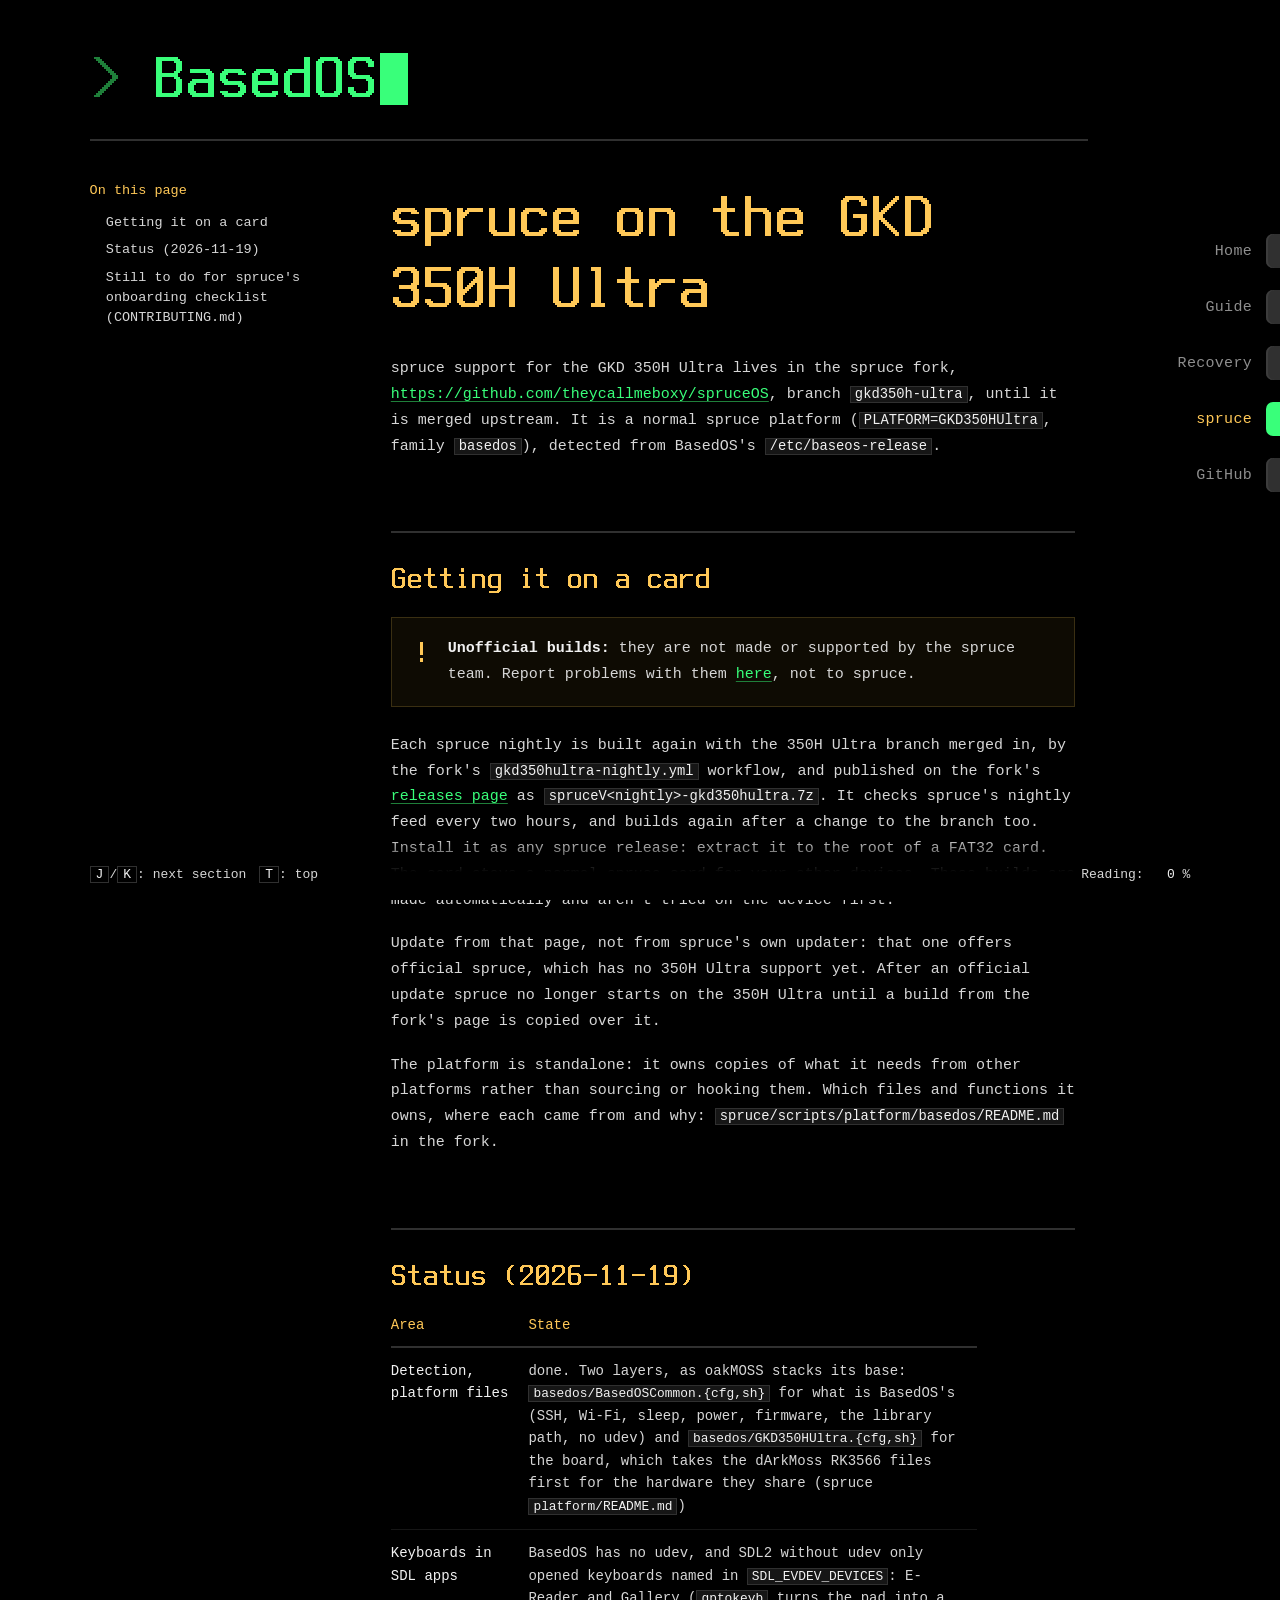
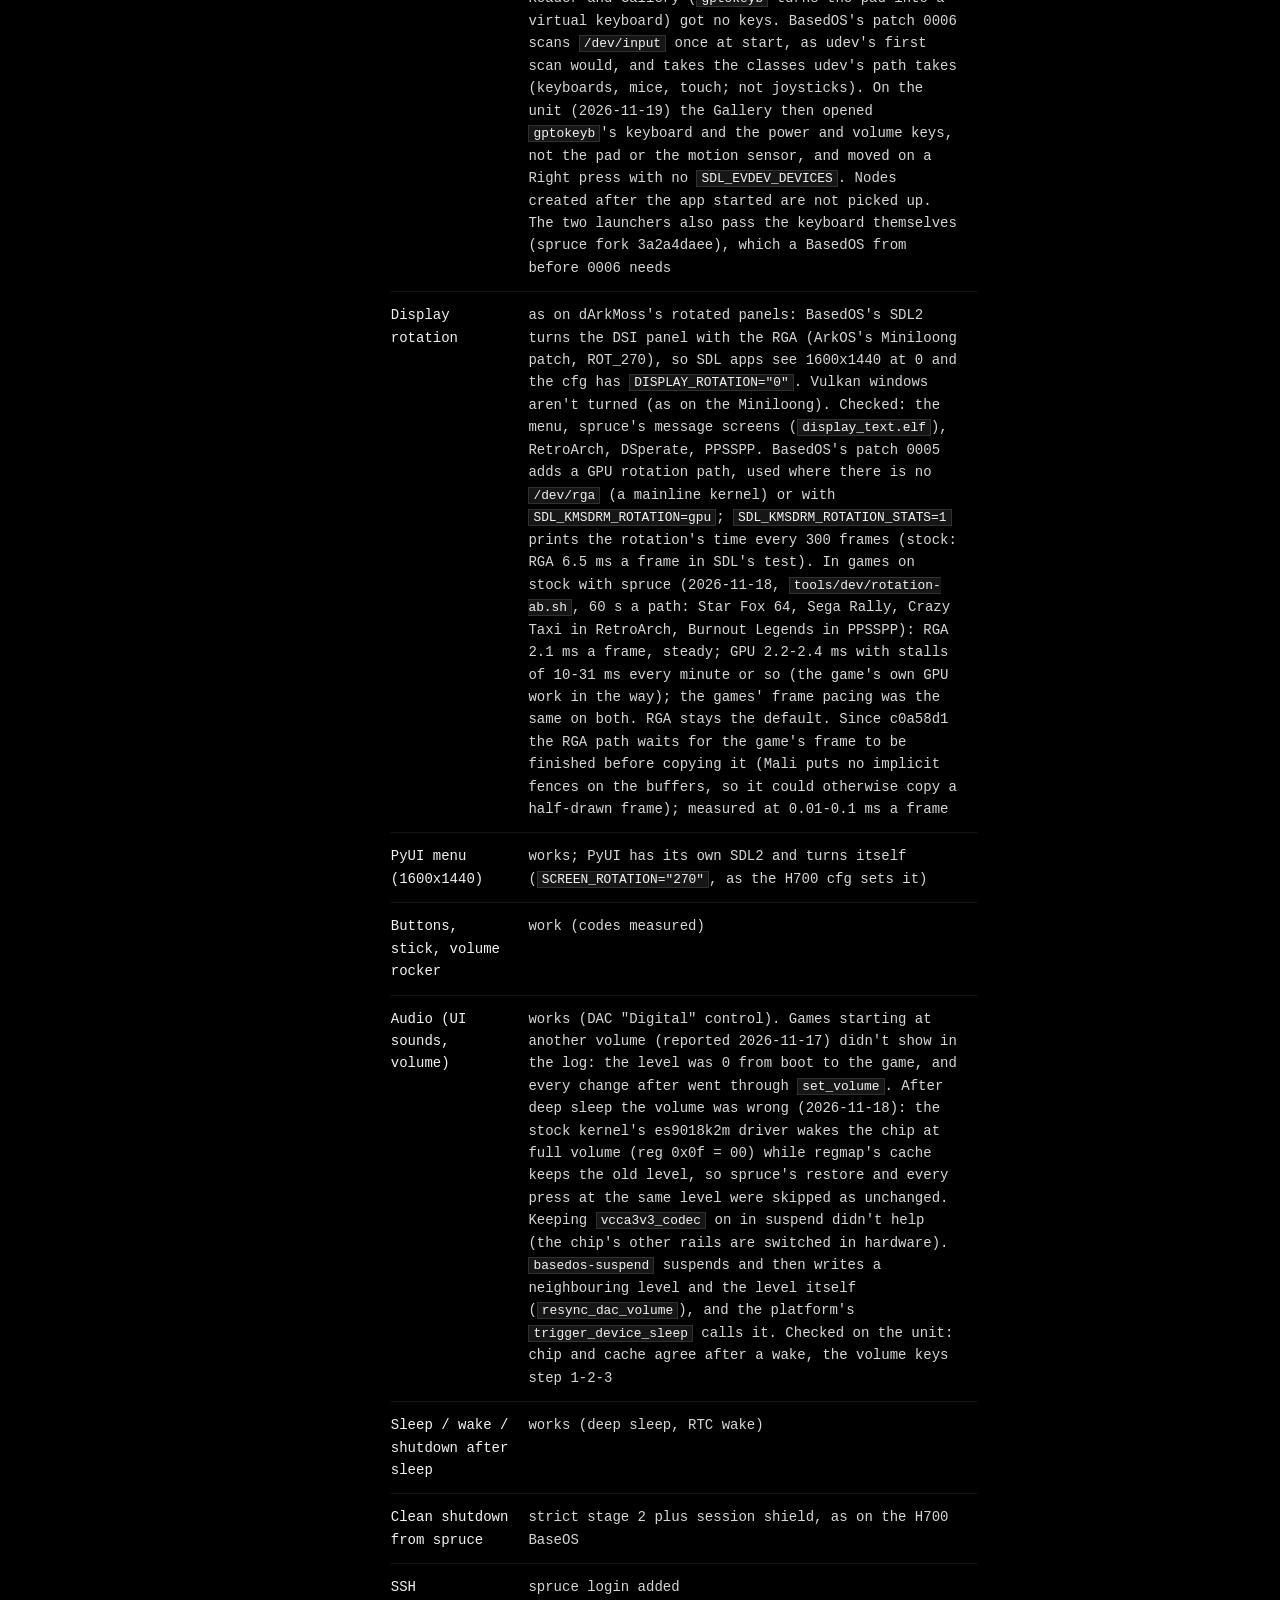
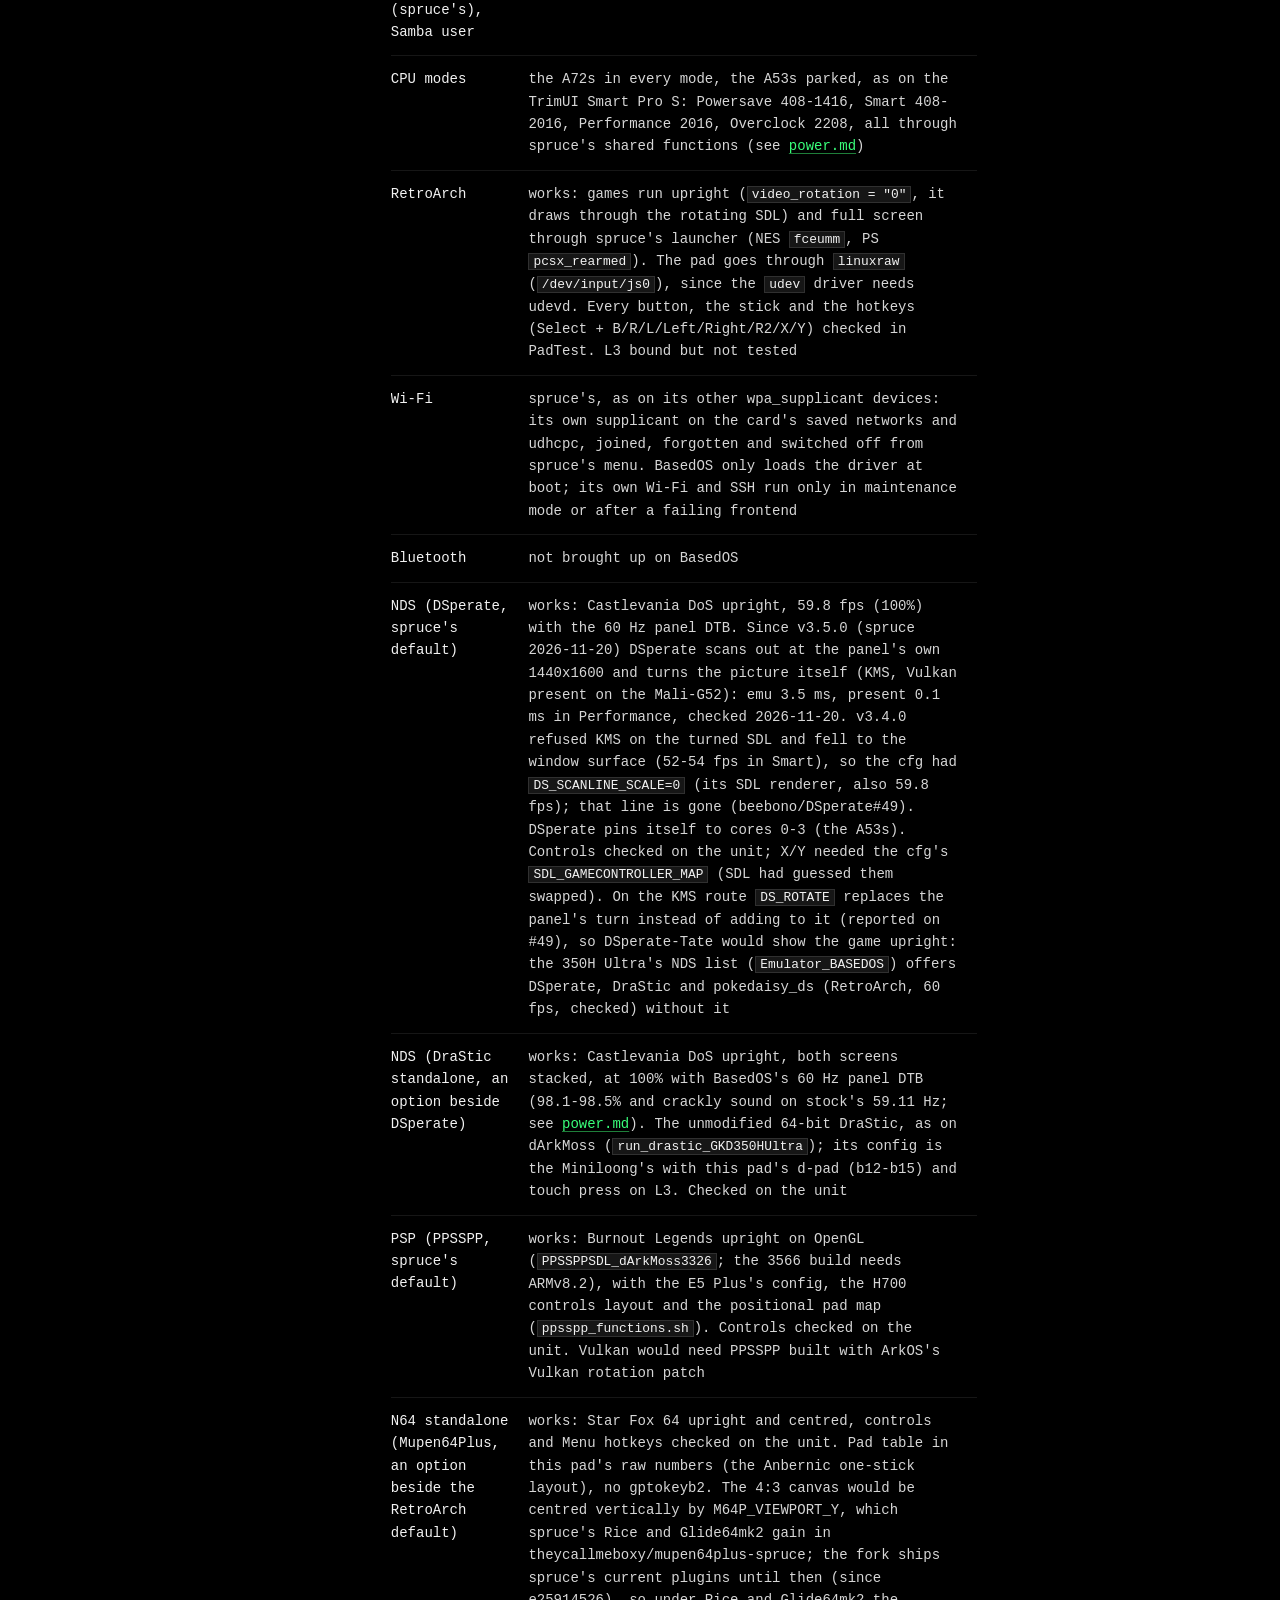
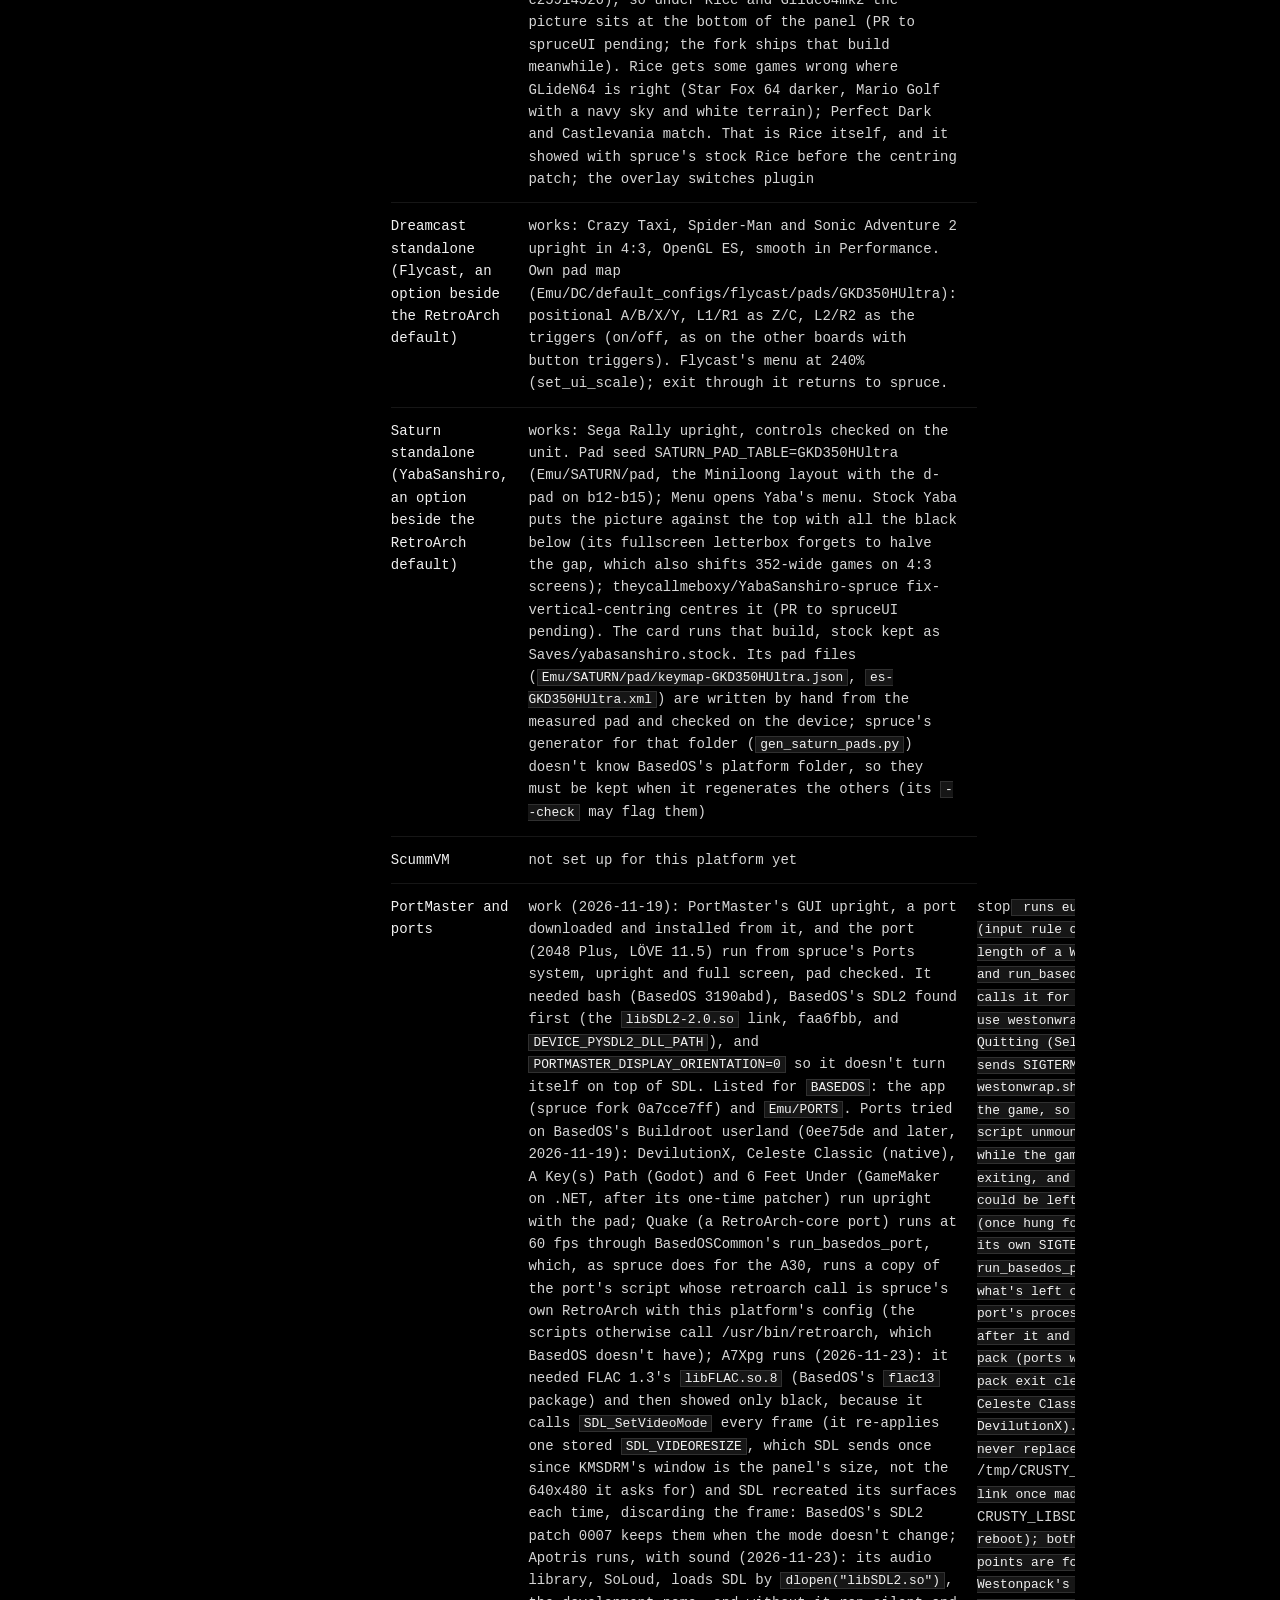
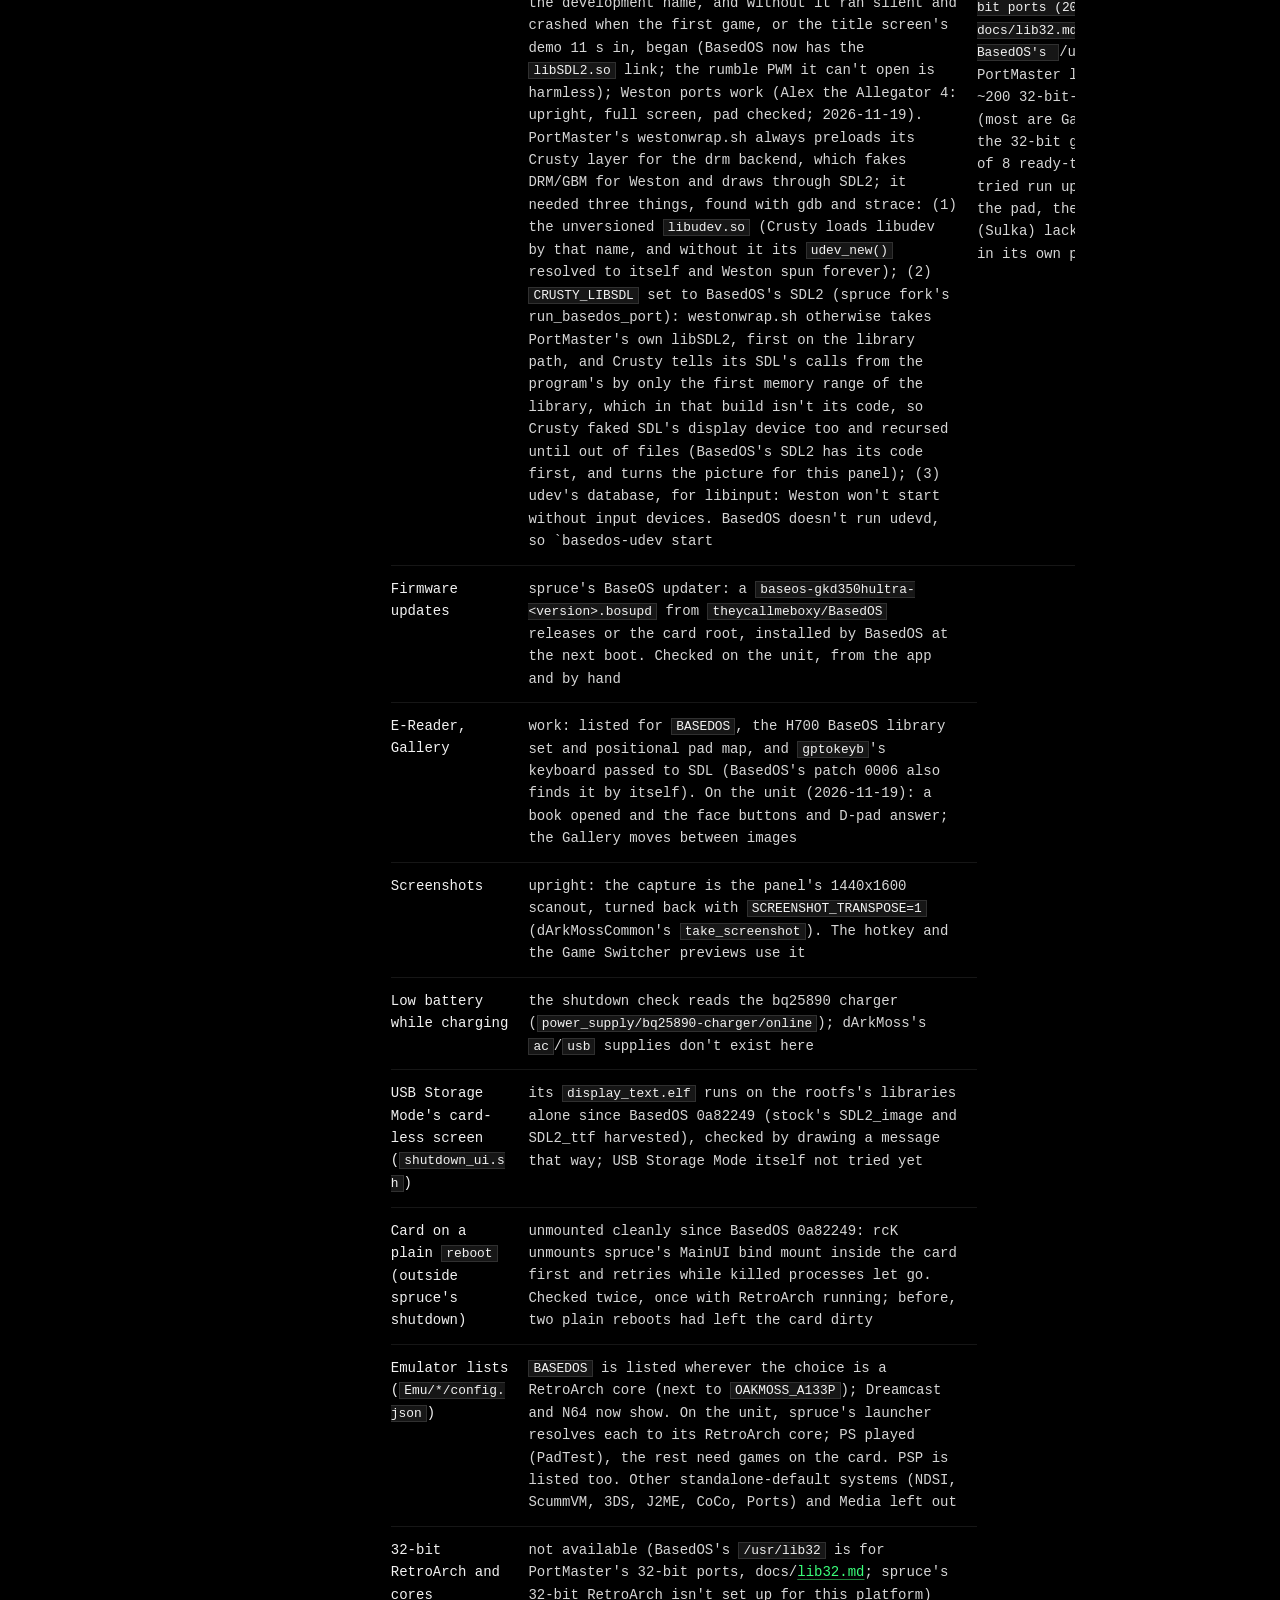
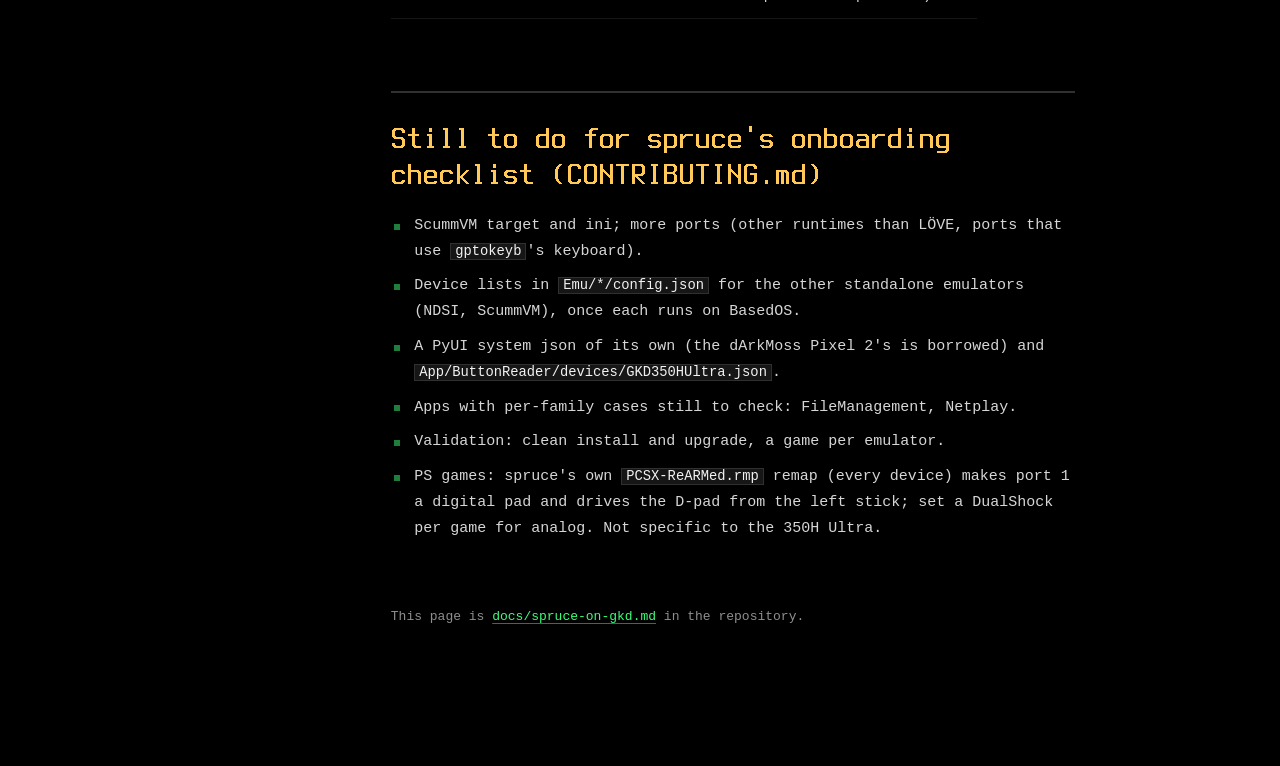
==== commit 30c1689d: "A7Xpg runs: SDL keeps its surfaces for an unchanged mode; FLAC 1.3 built A7Xpg showed only black. It" ====
--- a/site/spruce.html
+++ b/site/spruce.html
@@ -20,7 +20,7 @@
 <div class="screen">
 <nav class="menu" aria-label="On this page"><details open><summary>On this page</summary><ol><li class="l2"><a href="#getting-it-on-a-card">Getting it on a card</a></li><li class="l2"><a href="#status-2026-11-19">Status (2026-11-19)</a></li><li class="l2"><a href="#still-to-do-for-spruce-s-onboarding-checklist-contributing-md">Still to do for spruce&#x27;s onboarding checklist (CONTRIBUTING.md)</a></li></ol></details></nav>
 <main id="main">
-<h1 id="spruce-on-the-gkd-350h-ultra"><a class="anchor" href="#spruce-on-the-gkd-350h-ultra" aria-hidden="true" tabindex="-1">#</a>spruce on the GKD 350H Ultra</h1><p>spruce support for the GKD 350H Ultra lives in the spruce fork, <a href="https://github.com/theycallmeboxy/spruceOS">https://github.com/theycallmeboxy/spruceOS</a>, branch <code>gkd350h-ultra</code>, until it is merged upstream. It is a normal spruce platform (<code>PLATFORM=GKD350HUltra</code>, family <code>basedos</code>), detected from BasedOS's <code>/etc/baseos-release</code>.</p><h2 id="getting-it-on-a-card"><a class="anchor" href="#getting-it-on-a-card" aria-hidden="true" tabindex="-1">#</a>Getting it on a card</h2><aside class="note"><span class="bang" aria-hidden="true">!</span><div><p><strong>Unofficial builds:</strong> they are not made or supported by the spruce team. Report problems with them <a href="https://github.com/theycallmeboxy/BasedOS/issues">here</a>, not to spruce.</p></div></aside><p>Each spruce nightly is built again with the 350H Ultra branch merged in, by the fork's <code>gkd350hultra-nightly.yml</code> workflow, and published on the fork's <a href="https://github.com/theycallmeboxy/spruceOS/releases/latest">releases page</a> as <code>spruceV&lt;nightly&gt;-gkd350hultra.7z</code>. It checks spruce's nightly feed every two hours, and builds again after a change to the branch too. Install it as any spruce release: extract it to the root of a FAT32 card. The card stays a normal spruce card for your other devices. These builds are made automatically and aren't tried on the device first.</p><p>Update from that page, not from spruce's own updater: that one offers official spruce, which has no 350H Ultra support yet. After an official update spruce no longer starts on the 350H Ultra until a build from the fork's page is copied over it.</p><p>The platform is standalone: it owns copies of what it needs from other platforms rather than sourcing or hooking them. Which files and functions it owns, where each came from and why: <code>spruce/scripts/platform/basedos/README.md</code> in the fork.</p><h2 id="status-2026-11-19"><a class="anchor" href="#status-2026-11-19" aria-hidden="true" tabindex="-1">#</a>Status (2026-11-19)</h2><div class="table"><table><thead><tr><th>Area</th><th>State</th></tr></thead><tbody><tr><td>Detection, platform files</td><td>done. Two layers, as oakMOSS stacks its base: <code>basedos/BasedOSCommon.{cfg,sh}</code> for what is BasedOS's (SSH, Wi-Fi, sleep, power, firmware, the library path, no udev) and <code>basedos/GKD350HUltra.{cfg,sh}</code> for the board, which takes the dArkMoss RK3566 files first for the hardware they share (spruce <code>platform/README.md</code>)</td></tr><tr><td>Keyboards in SDL apps</td><td>BasedOS has no udev, and SDL2 without udev only opened keyboards named in <code>SDL_EVDEV_DEVICES</code>: E-Reader and Gallery (<code>gptokeyb</code> turns the pad into a virtual keyboard) got no keys. BasedOS's patch 0006 scans <code>/dev/input</code> once at start, as udev's first scan would, and takes the classes udev's path takes (keyboards, mice, touch; not joysticks). On the unit (2026-11-19) the Gallery then opened <code>gptokeyb</code>'s keyboard and the power and volume keys, not the pad or the motion sensor, and moved on a Right press with no <code>SDL_EVDEV_DEVICES</code>. Nodes created after the app started are not picked up. The two launchers also pass the keyboard themselves (spruce fork 3a2a4daee), which a BasedOS from before 0006 needs</td></tr><tr><td>Display rotation</td><td>as on dArkMoss's rotated panels: BasedOS's SDL2 turns the DSI panel with the RGA (ArkOS's Miniloong patch, ROT_270), so SDL apps see 1600x1440 at 0 and the cfg has <code>DISPLAY_ROTATION=&quot;0&quot;</code>. Vulkan windows aren't turned (as on the Miniloong). Checked: the menu, spruce's message screens (<code>display_text.elf</code>), RetroArch, DSperate, PPSSPP. BasedOS's patch 0005 adds a GPU rotation path, used where there is no <code>/dev/rga</code> (a mainline kernel) or with <code>SDL_KMSDRM_ROTATION=gpu</code>; <code>SDL_KMSDRM_ROTATION_STATS=1</code> prints the rotation's time every 300 frames (stock: RGA 6.5 ms a frame in SDL's test). In games on stock with spruce (2026-11-18, <code>tools/dev/rotation-ab.sh</code>, 60 s a path: Star Fox 64, Sega Rally, Crazy Taxi in RetroArch, Burnout Legends in PPSSPP): RGA 2.1 ms a frame, steady; GPU 2.2-2.4 ms with stalls of 10-31 ms every minute or so (the game's own GPU work in the way); the games' frame pacing was the same on both. RGA stays the default. Since c0a58d1 the RGA path waits for the game's frame to be finished before copying it (Mali puts no implicit fences on the buffers, so it could otherwise copy a half-drawn frame); measured at 0.01-0.1 ms a frame</td></tr><tr><td>PyUI menu (1600x1440)</td><td>works; PyUI has its own SDL2 and turns itself (<code>SCREEN_ROTATION=&quot;270&quot;</code>, as the H700 cfg sets it)</td></tr><tr><td>Buttons, stick, volume rocker</td><td>work (codes measured)</td></tr><tr><td>Audio (UI sounds, volume)</td><td>works (DAC "Digital" control). Games starting at another volume (reported 2026-11-17) didn't show in the log: the level was 0 from boot to the game, and every change after went through <code>set_volume</code>. After deep sleep the volume was wrong (2026-11-18): the stock kernel's es9018k2m driver wakes the chip at full volume (reg 0x0f = 00) while regmap's cache keeps the old level, so spruce's restore and every press at the same level were skipped as unchanged. Keeping <code>vcca3v3_codec</code> on in suspend didn't help (the chip's other rails are switched in hardware). <code>basedos-suspend</code> suspends and then writes a neighbouring level and the level itself (<code>resync_dac_volume</code>), and the platform's <code>trigger_device_sleep</code> calls it. Checked on the unit: chip and cache agree after a wake, the volume keys step 1-2-3</td></tr><tr><td>Sleep / wake / shutdown after sleep</td><td>works (deep sleep, RTC wake)</td></tr><tr><td>Clean shutdown from spruce</td><td>strict stage 2 plus session shield, as on the H700 BaseOS</td></tr><tr><td>SSH (spruce's), Samba user</td><td>spruce login added</td></tr><tr><td>CPU modes</td><td>the A72s in every mode, the A53s parked, as on the TrimUI Smart Pro S: Powersave 408-1416, Smart 408-2016, Performance 2016, Overclock 2208, all through spruce's shared functions (see <a href="https://github.com/theycallmeboxy/BasedOS/blob/main/docs/power.md">power.md</a>)</td></tr><tr><td>RetroArch</td><td>works: games run upright (<code>video_rotation = &quot;0&quot;</code>, it draws through the rotating SDL) and full screen through spruce's launcher (NES <code>fceumm</code>, PS <code>pcsx_rearmed</code>). The pad goes through <code>linuxraw</code> (<code>/dev/input/js0</code>), since the <code>udev</code> driver needs udevd. Every button, the stick and the hotkeys (Select + B/R/L/Left/Right/R2/X/Y) checked in PadTest. L3 bound but not tested</td></tr><tr><td>Wi-Fi</td><td>spruce's, as on its other wpa_supplicant devices: its own supplicant on the card's saved networks and udhcpc, joined, forgotten and switched off from spruce's menu. BasedOS only loads the driver at boot; its own Wi-Fi and SSH run only in maintenance mode or after a failing frontend</td></tr><tr><td>Bluetooth</td><td>not brought up on BasedOS</td></tr><tr><td>NDS (DSperate, spruce's default)</td><td>works: Castlevania DoS upright, 59.8 fps (100%) with the 60 Hz panel DTB. Since v3.5.0 (spruce 2026-11-20) DSperate scans out at the panel's own 1440x1600 and turns the picture itself (KMS, Vulkan present on the Mali-G52): emu 3.5 ms, present 0.1 ms in Performance, checked 2026-11-20. v3.4.0 refused KMS on the turned SDL and fell to the window surface (52-54 fps in Smart), so the cfg had <code>DS_SCANLINE_SCALE=0</code> (its SDL renderer, also 59.8 fps); that line is gone (beebono/DSperate#49). DSperate pins itself to cores 0-3 (the A53s). Controls checked on the unit; X/Y needed the cfg's <code>SDL_GAMECONTROLLER_MAP</code> (SDL had guessed them swapped). On the KMS route <code>DS_ROTATE</code> replaces the panel's turn instead of adding to it (reported on #49), so DSperate-Tate would show the game upright: the 350H Ultra's NDS list (<code>Emulator_BASEDOS</code>) offers DSperate, DraStic and pokedaisy_ds (RetroArch, 60 fps, checked) without it</td></tr><tr><td>NDS (DraStic standalone, an option beside DSperate)</td><td>works: Castlevania DoS upright, both screens stacked, at 100% with BasedOS's 60 Hz panel DTB (98.1-98.5% and crackly sound on stock's 59.11 Hz; see <a href="https://github.com/theycallmeboxy/BasedOS/blob/main/docs/power.md">power.md</a>). The unmodified 64-bit DraStic, as on dArkMoss (<code>run_drastic_GKD350HUltra</code>); its config is the Miniloong's with this pad's d-pad (b12-b15) and touch press on L3. Checked on the unit</td></tr><tr><td>PSP (PPSSPP, spruce's default)</td><td>works: Burnout Legends upright on OpenGL (<code>PPSSPPSDL_dArkMoss3326</code>; the 3566 build needs ARMv8.2), with the E5 Plus's config, the H700 controls layout and the positional pad map (<code>ppsspp_functions.sh</code>). Controls checked on the unit. Vulkan would need PPSSPP built with ArkOS's Vulkan rotation patch</td></tr><tr><td>N64 standalone (Mupen64Plus, an option beside the RetroArch default)</td><td>works: Star Fox 64 upright and centred, controls and Menu hotkeys checked on the unit. Pad table in this pad's raw numbers (the Anbernic one-stick layout), no gptokeyb2. The 4:3 canvas would be centred vertically by M64P_VIEWPORT_Y, which spruce's Rice and Glide64mk2 gain in theycallmeboxy/mupen64plus-spruce; the fork ships spruce's current plugins until then (since e25914526), so under Rice and Glide64mk2 the picture sits at the bottom of the panel (PR to spruceUI pending; the fork ships that build meanwhile). Rice gets some games wrong where GLideN64 is right (Star Fox 64 darker, Mario Golf with a navy sky and white terrain); Perfect Dark and Castlevania match. That is Rice itself, and it showed with spruce's stock Rice before the centring patch; the overlay switches plugin</td></tr><tr><td>Dreamcast standalone (Flycast, an option beside the RetroArch default)</td><td>works: Crazy Taxi, Spider-Man and Sonic Adventure 2 upright in 4:3, OpenGL ES, smooth in Performance. Own pad map (Emu/DC/default_configs/flycast/pads/GKD350HUltra): positional A/B/X/Y, L1/R1 as Z/C, L2/R2 as the triggers (on/off, as on the other boards with button triggers). Flycast's menu at 240% (set_ui_scale); exit through it returns to spruce.</td></tr><tr><td>Saturn standalone (YabaSanshiro, an option beside the RetroArch default)</td><td>works: Sega Rally upright, controls checked on the unit. Pad seed SATURN_PAD_TABLE=GKD350HUltra (Emu/SATURN/pad, the Miniloong layout with the d-pad on b12-b15); Menu opens Yaba's menu. Stock Yaba puts the picture against the top with all the black below (its fullscreen letterbox forgets to halve the gap, which also shifts 352-wide games on 4:3 screens); theycallmeboxy/YabaSanshiro-spruce fix-vertical-centring centres it (PR to spruceUI pending). The card runs that build, stock kept as Saves/yabasanshiro.stock. Its pad files (<code>Emu/SATURN/pad/keymap-GKD350HUltra.json</code>, <code>es-GKD350HUltra.xml</code>) are written by hand from the measured pad and checked on the device; spruce's generator for that folder (<code>gen_saturn_pads.py</code>) doesn't know BasedOS's platform folder, so they must be kept when it regenerates the others (its <code>--check</code> may flag them)</td></tr><tr><td>ScummVM</td><td>not set up for this platform yet</td></tr><tr><td>PortMaster and ports</td><td>work (2026-11-19): PortMaster's GUI upright, a port downloaded and installed from it, and the port (2048 Plus, LÖVE 11.5) run from spruce's Ports system, upright and full screen, pad checked. It needed bash (BasedOS 3190abd), BasedOS's SDL2 found first (the <code>libSDL2-2.0.so</code> link, faa6fbb, and <code>DEVICE_PYSDL2_DLL_PATH</code>), and <code>PORTMASTER_DISPLAY_ORIENTATION=0</code> so it doesn't turn itself on top of SDL. Listed for <code>BASEDOS</code>: the app (spruce fork 0a7cce7ff) and <code>Emu/PORTS</code>. Ports tried on BasedOS's Buildroot userland (0ee75de and later, 2026-11-19): DevilutionX, Celeste Classic (native), A Key(s) Path (Godot) and 6 Feet Under (GameMaker on .NET, after its one-time patcher) run upright with the pad; Quake (a RetroArch-core port) runs at 60 fps through BasedOSCommon's run_basedos_port, which, as spruce does for the A30, runs a copy of the port's script whose retroarch call is spruce's own RetroArch with this platform's config (the scripts otherwise call /usr/bin/retroarch, which BasedOS doesn't have); Apotris runs, with sound (2026-11-23): its audio library, SoLoud, loads SDL by <code>dlopen(&quot;libSDL2.so&quot;)</code>, the development name, and without it ran silent and crashed when the first game, or the title screen's demo 11 s in, began (BasedOS now has the <code>libSDL2.so</code> link; the rumble PWM it can't open is harmless); Weston ports work (Alex the Allegator 4: upright, full screen, pad checked; 2026-11-19). PortMaster's westonwrap.sh always preloads its Crusty layer for the drm backend, which fakes DRM/GBM for Weston and draws through SDL2; it needed three things, found with gdb and strace: (1) the unversioned <code>libudev.so</code> (Crusty loads libudev by that name, and without it its <code>udev_new()</code> resolved to itself and Weston spun forever); (2) <code>CRUSTY_LIBSDL</code> set to BasedOS's SDL2 (spruce fork's run_basedos_port): westonwrap.sh otherwise takes PortMaster's own libSDL2, first on the library path, and Crusty tells its SDL's calls from the program's by only the first memory range of the library, which in that build isn't its code, so Crusty faked SDL's display device too and recursed until out of files (BasedOS's SDL2 has its code first, and turns the picture for this panel); (3) udev's database, for libinput: Weston won't start without input devices. BasedOS doesn't run udevd, so `basedos-udev start</td><td>stop<code> runs eudev&#x27;s udevd (input rule only) for the length of a Weston port, and run_basedos_port calls it for ports that use westonwrap.sh. Quitting (Select+Start) sends SIGTERM to westonwrap.sh along with the game, so the port&#x27;s script unmounts the pack while the game is still exiting, and the game could be left behind (once hung for good in its own SIGTERM handler); run_basedos_port ends what&#x27;s left of a Weston port&#x27;s process group 3 s after it and unmounts the pack (ports without the pack exit cleanly: Celeste Classic, DevilutionX). Crusty also never replaces its </code>/tmp/CRUSTY_LIBSDL64.so<code> link once made (a changed </code>CRUSTY_LIBSDL<code> takes a reboot); both Crusty points are for Westonpack&#x27;s author. 32-bit ports (2026-11-19, docs/lib32.md): with BasedOS&#x27;s </code>/usr/lib32`, PortMaster lists its ~200 32-bit-only ports (most are GameMaker on the 32-bit gmloader); 7 of 8 ready-to-run ones tried run upright with the pad, the eighth (Sulka) lacks a library in its own package</td></tr><tr><td>Firmware updates</td><td>spruce's BaseOS updater: a <code>baseos-gkd350hultra-&lt;version&gt;.bosupd</code> from <code>theycallmeboxy/BasedOS</code> releases or the card root, installed by BasedOS at the next boot. Checked on the unit, from the app and by hand</td></tr><tr><td>E-Reader, Gallery</td><td>work: listed for <code>BASEDOS</code>, the H700 BaseOS library set and positional pad map, and <code>gptokeyb</code>'s keyboard passed to SDL (BasedOS's patch 0006 also finds it by itself). On the unit (2026-11-19): a book opened and the face buttons and D-pad answer; the Gallery moves between images</td></tr><tr><td>Screenshots</td><td>upright: the capture is the panel's 1440x1600 scanout, turned back with <code>SCREENSHOT_TRANSPOSE=1</code> (dArkMossCommon's <code>take_screenshot</code>). The hotkey and the Game Switcher previews use it</td></tr><tr><td>Low battery while charging</td><td>the shutdown check reads the bq25890 charger (<code>power_supply/bq25890-charger/online</code>); dArkMoss's <code>ac</code>/<code>usb</code> supplies don't exist here</td></tr><tr><td>USB Storage Mode's card-less screen (<code>shutdown_ui.sh</code>)</td><td>its <code>display_text.elf</code> runs on the rootfs's libraries alone since BasedOS 0a82249 (stock's SDL2_image and SDL2_ttf harvested), checked by drawing a message that way; USB Storage Mode itself not tried yet</td></tr><tr><td>Card on a plain <code>reboot</code> (outside spruce's shutdown)</td><td>unmounted cleanly since BasedOS 0a82249: rcK unmounts spruce's MainUI bind mount inside the card first and retries while killed processes let go. Checked twice, once with RetroArch running; before, two plain reboots had left the card dirty</td></tr><tr><td>Emulator lists (<code>Emu/*/config.json</code>)</td><td><code>BASEDOS</code> is listed wherever the choice is a RetroArch core (next to <code>OAKMOSS_A133P</code>); Dreamcast and N64 now show. On the unit, spruce's launcher resolves each to its RetroArch core; PS played (PadTest), the rest need games on the card. PSP is listed too. Other standalone-default systems (NDSI, ScummVM, 3DS, J2ME, CoCo, Ports) and Media left out</td></tr><tr><td>32-bit RetroArch and cores</td><td>not available (BasedOS's <code>/usr/lib32</code> is for PortMaster's 32-bit ports, docs/<a href="https://github.com/theycallmeboxy/BasedOS/blob/main/docs/lib32.md">lib32.md</a>; spruce's 32-bit RetroArch isn't set up for this platform)</td></tr></tbody></table></div><h2 id="still-to-do-for-spruce-s-onboarding-checklist-contributing-md"><a class="anchor" href="#still-to-do-for-spruce-s-onboarding-checklist-contributing-md" aria-hidden="true" tabindex="-1">#</a>Still to do for spruce's onboarding checklist (CONTRIBUTING.md)</h2><ul><li>ScummVM target and ini; more ports (other runtimes than LÖVE, ports that use <code>gptokeyb</code>'s keyboard).</li><li>Device lists in <code>Emu/*/config.json</code> for the other standalone emulators (NDSI, ScummVM), once each runs on BasedOS.</li><li>A PyUI system json of its own (the dArkMoss Pixel 2's is borrowed) and <code>App/ButtonReader/devices/GKD350HUltra.json</code>.</li><li>Apps with per-family cases still to check: FileManagement, Netplay.</li><li>Validation: clean install and upgrade, a game per emulator.</li><li>PS games: spruce's own <code>PCSX-ReARMed.rmp</code> remap (every device) makes port 1 a digital pad and drives the D-pad from the left stick; set a DualShock per game for analog. Not specific to the 350H Ultra.</li></ul><p class="source">This page is <a href="https://github.com/theycallmeboxy/BasedOS/blob/main/docs/spruce-on-gkd.md">docs/spruce-on-gkd.md</a> in the repository.</p>
+<h1 id="spruce-on-the-gkd-350h-ultra"><a class="anchor" href="#spruce-on-the-gkd-350h-ultra" aria-hidden="true" tabindex="-1">#</a>spruce on the GKD 350H Ultra</h1><p>spruce support for the GKD 350H Ultra lives in the spruce fork, <a href="https://github.com/theycallmeboxy/spruceOS">https://github.com/theycallmeboxy/spruceOS</a>, branch <code>gkd350h-ultra</code>, until it is merged upstream. It is a normal spruce platform (<code>PLATFORM=GKD350HUltra</code>, family <code>basedos</code>), detected from BasedOS's <code>/etc/baseos-release</code>.</p><h2 id="getting-it-on-a-card"><a class="anchor" href="#getting-it-on-a-card" aria-hidden="true" tabindex="-1">#</a>Getting it on a card</h2><aside class="note"><span class="bang" aria-hidden="true">!</span><div><p><strong>Unofficial builds:</strong> they are not made or supported by the spruce team. Report problems with them <a href="https://github.com/theycallmeboxy/BasedOS/issues">here</a>, not to spruce.</p></div></aside><p>Each spruce nightly is built again with the 350H Ultra branch merged in, by the fork's <code>gkd350hultra-nightly.yml</code> workflow, and published on the fork's <a href="https://github.com/theycallmeboxy/spruceOS/releases/latest">releases page</a> as <code>spruceV&lt;nightly&gt;-gkd350hultra.7z</code>. It checks spruce's nightly feed every two hours, and builds again after a change to the branch too. Install it as any spruce release: extract it to the root of a FAT32 card. The card stays a normal spruce card for your other devices. These builds are made automatically and aren't tried on the device first.</p><p>Update from that page, not from spruce's own updater: that one offers official spruce, which has no 350H Ultra support yet. After an official update spruce no longer starts on the 350H Ultra until a build from the fork's page is copied over it.</p><p>The platform is standalone: it owns copies of what it needs from other platforms rather than sourcing or hooking them. Which files and functions it owns, where each came from and why: <code>spruce/scripts/platform/basedos/README.md</code> in the fork.</p><h2 id="status-2026-11-19"><a class="anchor" href="#status-2026-11-19" aria-hidden="true" tabindex="-1">#</a>Status (2026-11-19)</h2><div class="table"><table><thead><tr><th>Area</th><th>State</th></tr></thead><tbody><tr><td>Detection, platform files</td><td>done. Two layers, as oakMOSS stacks its base: <code>basedos/BasedOSCommon.{cfg,sh}</code> for what is BasedOS's (SSH, Wi-Fi, sleep, power, firmware, the library path, no udev) and <code>basedos/GKD350HUltra.{cfg,sh}</code> for the board, which takes the dArkMoss RK3566 files first for the hardware they share (spruce <code>platform/README.md</code>)</td></tr><tr><td>Keyboards in SDL apps</td><td>BasedOS has no udev, and SDL2 without udev only opened keyboards named in <code>SDL_EVDEV_DEVICES</code>: E-Reader and Gallery (<code>gptokeyb</code> turns the pad into a virtual keyboard) got no keys. BasedOS's patch 0006 scans <code>/dev/input</code> once at start, as udev's first scan would, and takes the classes udev's path takes (keyboards, mice, touch; not joysticks). On the unit (2026-11-19) the Gallery then opened <code>gptokeyb</code>'s keyboard and the power and volume keys, not the pad or the motion sensor, and moved on a Right press with no <code>SDL_EVDEV_DEVICES</code>. Nodes created after the app started are not picked up. The two launchers also pass the keyboard themselves (spruce fork 3a2a4daee), which a BasedOS from before 0006 needs</td></tr><tr><td>Display rotation</td><td>as on dArkMoss's rotated panels: BasedOS's SDL2 turns the DSI panel with the RGA (ArkOS's Miniloong patch, ROT_270), so SDL apps see 1600x1440 at 0 and the cfg has <code>DISPLAY_ROTATION=&quot;0&quot;</code>. Vulkan windows aren't turned (as on the Miniloong). Checked: the menu, spruce's message screens (<code>display_text.elf</code>), RetroArch, DSperate, PPSSPP. BasedOS's patch 0005 adds a GPU rotation path, used where there is no <code>/dev/rga</code> (a mainline kernel) or with <code>SDL_KMSDRM_ROTATION=gpu</code>; <code>SDL_KMSDRM_ROTATION_STATS=1</code> prints the rotation's time every 300 frames (stock: RGA 6.5 ms a frame in SDL's test). In games on stock with spruce (2026-11-18, <code>tools/dev/rotation-ab.sh</code>, 60 s a path: Star Fox 64, Sega Rally, Crazy Taxi in RetroArch, Burnout Legends in PPSSPP): RGA 2.1 ms a frame, steady; GPU 2.2-2.4 ms with stalls of 10-31 ms every minute or so (the game's own GPU work in the way); the games' frame pacing was the same on both. RGA stays the default. Since c0a58d1 the RGA path waits for the game's frame to be finished before copying it (Mali puts no implicit fences on the buffers, so it could otherwise copy a half-drawn frame); measured at 0.01-0.1 ms a frame</td></tr><tr><td>PyUI menu (1600x1440)</td><td>works; PyUI has its own SDL2 and turns itself (<code>SCREEN_ROTATION=&quot;270&quot;</code>, as the H700 cfg sets it)</td></tr><tr><td>Buttons, stick, volume rocker</td><td>work (codes measured)</td></tr><tr><td>Audio (UI sounds, volume)</td><td>works (DAC "Digital" control). Games starting at another volume (reported 2026-11-17) didn't show in the log: the level was 0 from boot to the game, and every change after went through <code>set_volume</code>. After deep sleep the volume was wrong (2026-11-18): the stock kernel's es9018k2m driver wakes the chip at full volume (reg 0x0f = 00) while regmap's cache keeps the old level, so spruce's restore and every press at the same level were skipped as unchanged. Keeping <code>vcca3v3_codec</code> on in suspend didn't help (the chip's other rails are switched in hardware). <code>basedos-suspend</code> suspends and then writes a neighbouring level and the level itself (<code>resync_dac_volume</code>), and the platform's <code>trigger_device_sleep</code> calls it. Checked on the unit: chip and cache agree after a wake, the volume keys step 1-2-3</td></tr><tr><td>Sleep / wake / shutdown after sleep</td><td>works (deep sleep, RTC wake)</td></tr><tr><td>Clean shutdown from spruce</td><td>strict stage 2 plus session shield, as on the H700 BaseOS</td></tr><tr><td>SSH (spruce's), Samba user</td><td>spruce login added</td></tr><tr><td>CPU modes</td><td>the A72s in every mode, the A53s parked, as on the TrimUI Smart Pro S: Powersave 408-1416, Smart 408-2016, Performance 2016, Overclock 2208, all through spruce's shared functions (see <a href="https://github.com/theycallmeboxy/BasedOS/blob/main/docs/power.md">power.md</a>)</td></tr><tr><td>RetroArch</td><td>works: games run upright (<code>video_rotation = &quot;0&quot;</code>, it draws through the rotating SDL) and full screen through spruce's launcher (NES <code>fceumm</code>, PS <code>pcsx_rearmed</code>). The pad goes through <code>linuxraw</code> (<code>/dev/input/js0</code>), since the <code>udev</code> driver needs udevd. Every button, the stick and the hotkeys (Select + B/R/L/Left/Right/R2/X/Y) checked in PadTest. L3 bound but not tested</td></tr><tr><td>Wi-Fi</td><td>spruce's, as on its other wpa_supplicant devices: its own supplicant on the card's saved networks and udhcpc, joined, forgotten and switched off from spruce's menu. BasedOS only loads the driver at boot; its own Wi-Fi and SSH run only in maintenance mode or after a failing frontend</td></tr><tr><td>Bluetooth</td><td>not brought up on BasedOS</td></tr><tr><td>NDS (DSperate, spruce's default)</td><td>works: Castlevania DoS upright, 59.8 fps (100%) with the 60 Hz panel DTB. Since v3.5.0 (spruce 2026-11-20) DSperate scans out at the panel's own 1440x1600 and turns the picture itself (KMS, Vulkan present on the Mali-G52): emu 3.5 ms, present 0.1 ms in Performance, checked 2026-11-20. v3.4.0 refused KMS on the turned SDL and fell to the window surface (52-54 fps in Smart), so the cfg had <code>DS_SCANLINE_SCALE=0</code> (its SDL renderer, also 59.8 fps); that line is gone (beebono/DSperate#49). DSperate pins itself to cores 0-3 (the A53s). Controls checked on the unit; X/Y needed the cfg's <code>SDL_GAMECONTROLLER_MAP</code> (SDL had guessed them swapped). On the KMS route <code>DS_ROTATE</code> replaces the panel's turn instead of adding to it (reported on #49), so DSperate-Tate would show the game upright: the 350H Ultra's NDS list (<code>Emulator_BASEDOS</code>) offers DSperate, DraStic and pokedaisy_ds (RetroArch, 60 fps, checked) without it</td></tr><tr><td>NDS (DraStic standalone, an option beside DSperate)</td><td>works: Castlevania DoS upright, both screens stacked, at 100% with BasedOS's 60 Hz panel DTB (98.1-98.5% and crackly sound on stock's 59.11 Hz; see <a href="https://github.com/theycallmeboxy/BasedOS/blob/main/docs/power.md">power.md</a>). The unmodified 64-bit DraStic, as on dArkMoss (<code>run_drastic_GKD350HUltra</code>); its config is the Miniloong's with this pad's d-pad (b12-b15) and touch press on L3. Checked on the unit</td></tr><tr><td>PSP (PPSSPP, spruce's default)</td><td>works: Burnout Legends upright on OpenGL (<code>PPSSPPSDL_dArkMoss3326</code>; the 3566 build needs ARMv8.2), with the E5 Plus's config, the H700 controls layout and the positional pad map (<code>ppsspp_functions.sh</code>). Controls checked on the unit. Vulkan would need PPSSPP built with ArkOS's Vulkan rotation patch</td></tr><tr><td>N64 standalone (Mupen64Plus, an option beside the RetroArch default)</td><td>works: Star Fox 64 upright and centred, controls and Menu hotkeys checked on the unit. Pad table in this pad's raw numbers (the Anbernic one-stick layout), no gptokeyb2. The 4:3 canvas would be centred vertically by M64P_VIEWPORT_Y, which spruce's Rice and Glide64mk2 gain in theycallmeboxy/mupen64plus-spruce; the fork ships spruce's current plugins until then (since e25914526), so under Rice and Glide64mk2 the picture sits at the bottom of the panel (PR to spruceUI pending; the fork ships that build meanwhile). Rice gets some games wrong where GLideN64 is right (Star Fox 64 darker, Mario Golf with a navy sky and white terrain); Perfect Dark and Castlevania match. That is Rice itself, and it showed with spruce's stock Rice before the centring patch; the overlay switches plugin</td></tr><tr><td>Dreamcast standalone (Flycast, an option beside the RetroArch default)</td><td>works: Crazy Taxi, Spider-Man and Sonic Adventure 2 upright in 4:3, OpenGL ES, smooth in Performance. Own pad map (Emu/DC/default_configs/flycast/pads/GKD350HUltra): positional A/B/X/Y, L1/R1 as Z/C, L2/R2 as the triggers (on/off, as on the other boards with button triggers). Flycast's menu at 240% (set_ui_scale); exit through it returns to spruce.</td></tr><tr><td>Saturn standalone (YabaSanshiro, an option beside the RetroArch default)</td><td>works: Sega Rally upright, controls checked on the unit. Pad seed SATURN_PAD_TABLE=GKD350HUltra (Emu/SATURN/pad, the Miniloong layout with the d-pad on b12-b15); Menu opens Yaba's menu. Stock Yaba puts the picture against the top with all the black below (its fullscreen letterbox forgets to halve the gap, which also shifts 352-wide games on 4:3 screens); theycallmeboxy/YabaSanshiro-spruce fix-vertical-centring centres it (PR to spruceUI pending). The card runs that build, stock kept as Saves/yabasanshiro.stock. Its pad files (<code>Emu/SATURN/pad/keymap-GKD350HUltra.json</code>, <code>es-GKD350HUltra.xml</code>) are written by hand from the measured pad and checked on the device; spruce's generator for that folder (<code>gen_saturn_pads.py</code>) doesn't know BasedOS's platform folder, so they must be kept when it regenerates the others (its <code>--check</code> may flag them)</td></tr><tr><td>ScummVM</td><td>not set up for this platform yet</td></tr><tr><td>PortMaster and ports</td><td>work (2026-11-19): PortMaster's GUI upright, a port downloaded and installed from it, and the port (2048 Plus, LÖVE 11.5) run from spruce's Ports system, upright and full screen, pad checked. It needed bash (BasedOS 3190abd), BasedOS's SDL2 found first (the <code>libSDL2-2.0.so</code> link, faa6fbb, and <code>DEVICE_PYSDL2_DLL_PATH</code>), and <code>PORTMASTER_DISPLAY_ORIENTATION=0</code> so it doesn't turn itself on top of SDL. Listed for <code>BASEDOS</code>: the app (spruce fork 0a7cce7ff) and <code>Emu/PORTS</code>. Ports tried on BasedOS's Buildroot userland (0ee75de and later, 2026-11-19): DevilutionX, Celeste Classic (native), A Key(s) Path (Godot) and 6 Feet Under (GameMaker on .NET, after its one-time patcher) run upright with the pad; Quake (a RetroArch-core port) runs at 60 fps through BasedOSCommon's run_basedos_port, which, as spruce does for the A30, runs a copy of the port's script whose retroarch call is spruce's own RetroArch with this platform's config (the scripts otherwise call /usr/bin/retroarch, which BasedOS doesn't have); A7Xpg runs (2026-11-23): it needed FLAC 1.3's <code>libFLAC.so.8</code> (BasedOS's <code>flac13</code> package) and then showed only black, because it calls <code>SDL_SetVideoMode</code> every frame (it re-applies one stored <code>SDL_VIDEORESIZE</code>, which SDL sends once since KMSDRM's window is the panel's size, not the 640x480 it asks for) and SDL recreated its surfaces each time, discarding the frame: BasedOS's SDL2 patch 0007 keeps them when the mode doesn't change; Apotris runs, with sound (2026-11-23): its audio library, SoLoud, loads SDL by <code>dlopen(&quot;libSDL2.so&quot;)</code>, the development name, and without it ran silent and crashed when the first game, or the title screen's demo 11 s in, began (BasedOS now has the <code>libSDL2.so</code> link; the rumble PWM it can't open is harmless); Weston ports work (Alex the Allegator 4: upright, full screen, pad checked; 2026-11-19). PortMaster's westonwrap.sh always preloads its Crusty layer for the drm backend, which fakes DRM/GBM for Weston and draws through SDL2; it needed three things, found with gdb and strace: (1) the unversioned <code>libudev.so</code> (Crusty loads libudev by that name, and without it its <code>udev_new()</code> resolved to itself and Weston spun forever); (2) <code>CRUSTY_LIBSDL</code> set to BasedOS's SDL2 (spruce fork's run_basedos_port): westonwrap.sh otherwise takes PortMaster's own libSDL2, first on the library path, and Crusty tells its SDL's calls from the program's by only the first memory range of the library, which in that build isn't its code, so Crusty faked SDL's display device too and recursed until out of files (BasedOS's SDL2 has its code first, and turns the picture for this panel); (3) udev's database, for libinput: Weston won't start without input devices. BasedOS doesn't run udevd, so `basedos-udev start</td><td>stop<code> runs eudev&#x27;s udevd (input rule only) for the length of a Weston port, and run_basedos_port calls it for ports that use westonwrap.sh. Quitting (Select+Start) sends SIGTERM to westonwrap.sh along with the game, so the port&#x27;s script unmounts the pack while the game is still exiting, and the game could be left behind (once hung for good in its own SIGTERM handler); run_basedos_port ends what&#x27;s left of a Weston port&#x27;s process group 3 s after it and unmounts the pack (ports without the pack exit cleanly: Celeste Classic, DevilutionX). Crusty also never replaces its </code>/tmp/CRUSTY_LIBSDL64.so<code> link once made (a changed </code>CRUSTY_LIBSDL<code> takes a reboot); both Crusty points are for Westonpack&#x27;s author. 32-bit ports (2026-11-19, docs/lib32.md): with BasedOS&#x27;s </code>/usr/lib32`, PortMaster lists its ~200 32-bit-only ports (most are GameMaker on the 32-bit gmloader); 7 of 8 ready-to-run ones tried run upright with the pad, the eighth (Sulka) lacks a library in its own package</td></tr><tr><td>Firmware updates</td><td>spruce's BaseOS updater: a <code>baseos-gkd350hultra-&lt;version&gt;.bosupd</code> from <code>theycallmeboxy/BasedOS</code> releases or the card root, installed by BasedOS at the next boot. Checked on the unit, from the app and by hand</td></tr><tr><td>E-Reader, Gallery</td><td>work: listed for <code>BASEDOS</code>, the H700 BaseOS library set and positional pad map, and <code>gptokeyb</code>'s keyboard passed to SDL (BasedOS's patch 0006 also finds it by itself). On the unit (2026-11-19): a book opened and the face buttons and D-pad answer; the Gallery moves between images</td></tr><tr><td>Screenshots</td><td>upright: the capture is the panel's 1440x1600 scanout, turned back with <code>SCREENSHOT_TRANSPOSE=1</code> (dArkMossCommon's <code>take_screenshot</code>). The hotkey and the Game Switcher previews use it</td></tr><tr><td>Low battery while charging</td><td>the shutdown check reads the bq25890 charger (<code>power_supply/bq25890-charger/online</code>); dArkMoss's <code>ac</code>/<code>usb</code> supplies don't exist here</td></tr><tr><td>USB Storage Mode's card-less screen (<code>shutdown_ui.sh</code>)</td><td>its <code>display_text.elf</code> runs on the rootfs's libraries alone since BasedOS 0a82249 (stock's SDL2_image and SDL2_ttf harvested), checked by drawing a message that way; USB Storage Mode itself not tried yet</td></tr><tr><td>Card on a plain <code>reboot</code> (outside spruce's shutdown)</td><td>unmounted cleanly since BasedOS 0a82249: rcK unmounts spruce's MainUI bind mount inside the card first and retries while killed processes let go. Checked twice, once with RetroArch running; before, two plain reboots had left the card dirty</td></tr><tr><td>Emulator lists (<code>Emu/*/config.json</code>)</td><td><code>BASEDOS</code> is listed wherever the choice is a RetroArch core (next to <code>OAKMOSS_A133P</code>); Dreamcast and N64 now show. On the unit, spruce's launcher resolves each to its RetroArch core; PS played (PadTest), the rest need games on the card. PSP is listed too. Other standalone-default systems (NDSI, ScummVM, 3DS, J2ME, CoCo, Ports) and Media left out</td></tr><tr><td>32-bit RetroArch and cores</td><td>not available (BasedOS's <code>/usr/lib32</code> is for PortMaster's 32-bit ports, docs/<a href="https://github.com/theycallmeboxy/BasedOS/blob/main/docs/lib32.md">lib32.md</a>; spruce's 32-bit RetroArch isn't set up for this platform)</td></tr></tbody></table></div><h2 id="still-to-do-for-spruce-s-onboarding-checklist-contributing-md"><a class="anchor" href="#still-to-do-for-spruce-s-onboarding-checklist-contributing-md" aria-hidden="true" tabindex="-1">#</a>Still to do for spruce's onboarding checklist (CONTRIBUTING.md)</h2><ul><li>ScummVM target and ini; more ports (other runtimes than LÖVE, ports that use <code>gptokeyb</code>'s keyboard).</li><li>Device lists in <code>Emu/*/config.json</code> for the other standalone emulators (NDSI, ScummVM), once each runs on BasedOS.</li><li>A PyUI system json of its own (the dArkMoss Pixel 2's is borrowed) and <code>App/ButtonReader/devices/GKD350HUltra.json</code>.</li><li>Apps with per-family cases still to check: FileManagement, Netplay.</li><li>Validation: clean install and upgrade, a game per emulator.</li><li>PS games: spruce's own <code>PCSX-ReARMed.rmp</code> remap (every device) makes port 1 a digital pad and drives the D-pad from the left stick; set a DualShock per game for analog. Not specific to the 350H Ultra.</li></ul><p class="source">This page is <a href="https://github.com/theycallmeboxy/BasedOS/blob/main/docs/spruce-on-gkd.md">docs/spruce-on-gkd.md</a> in the repository.</p>
 </main>
 </div>
 <footer class="status">
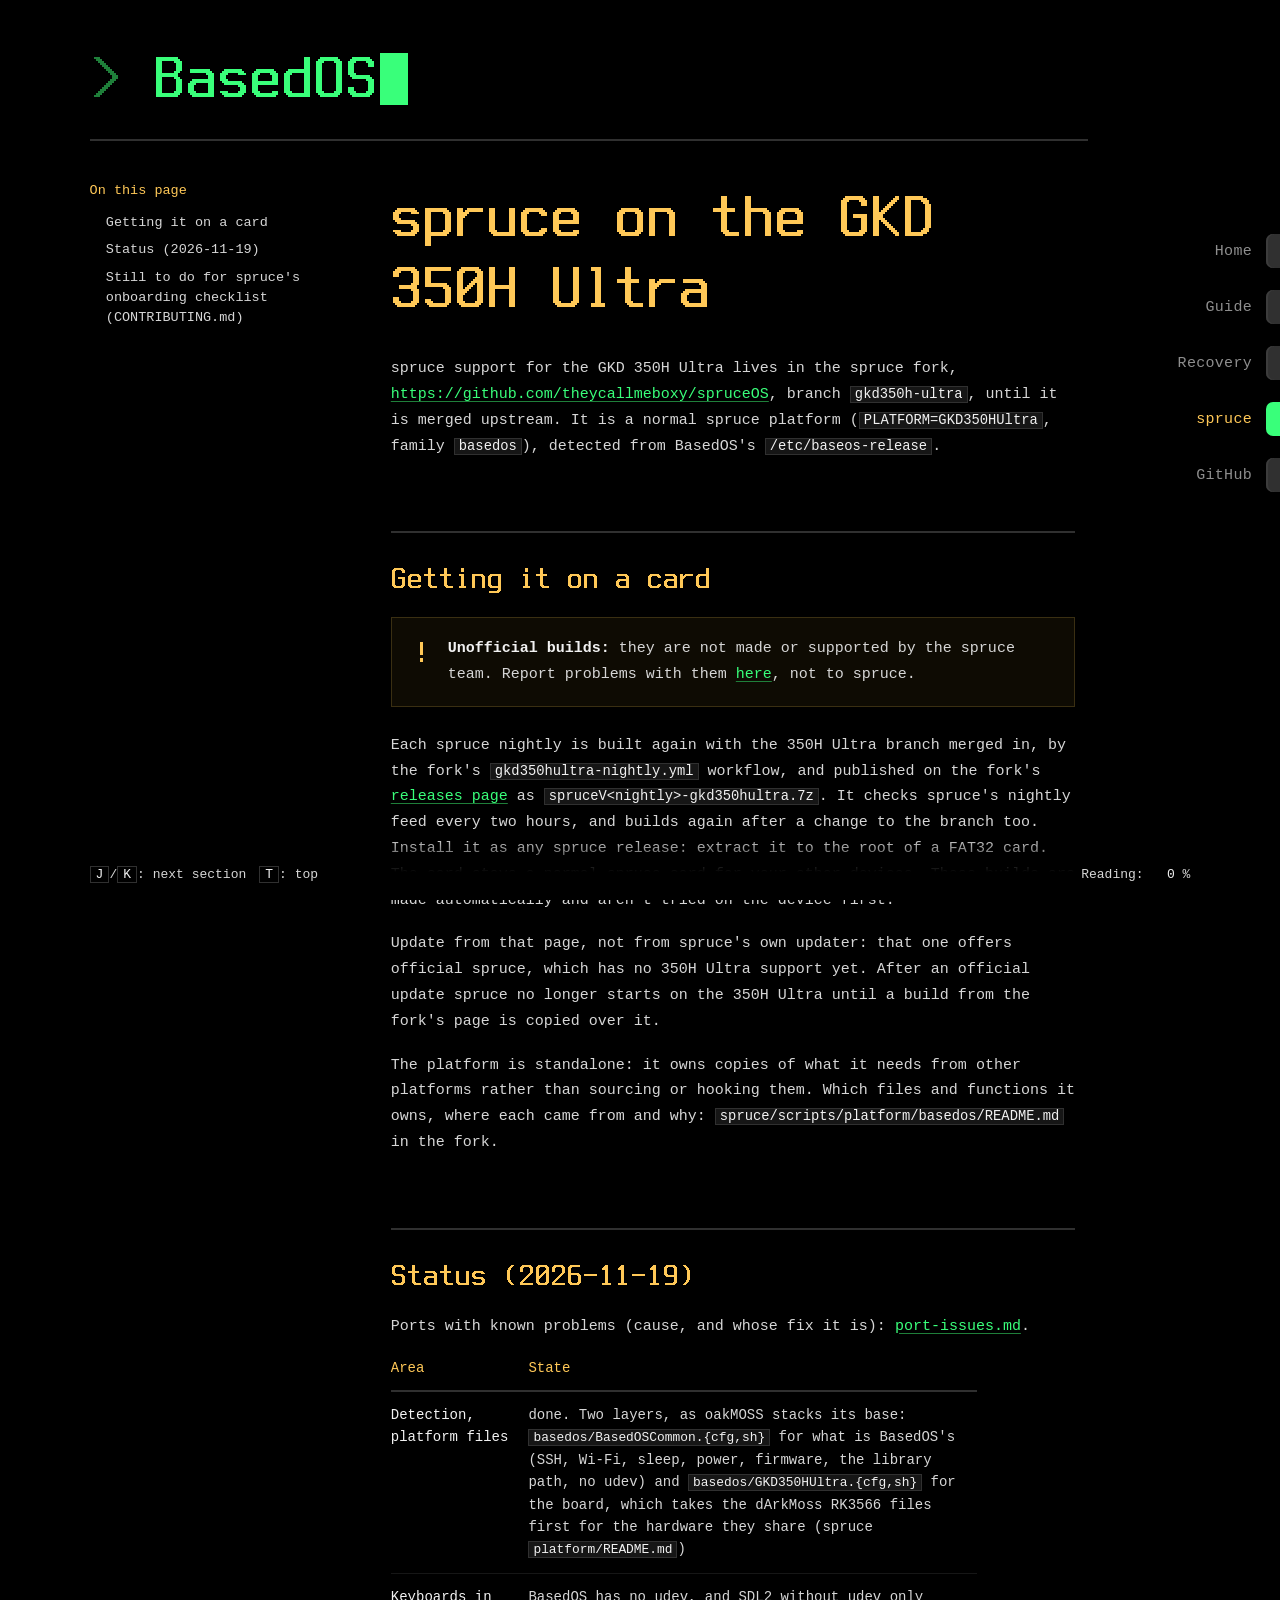
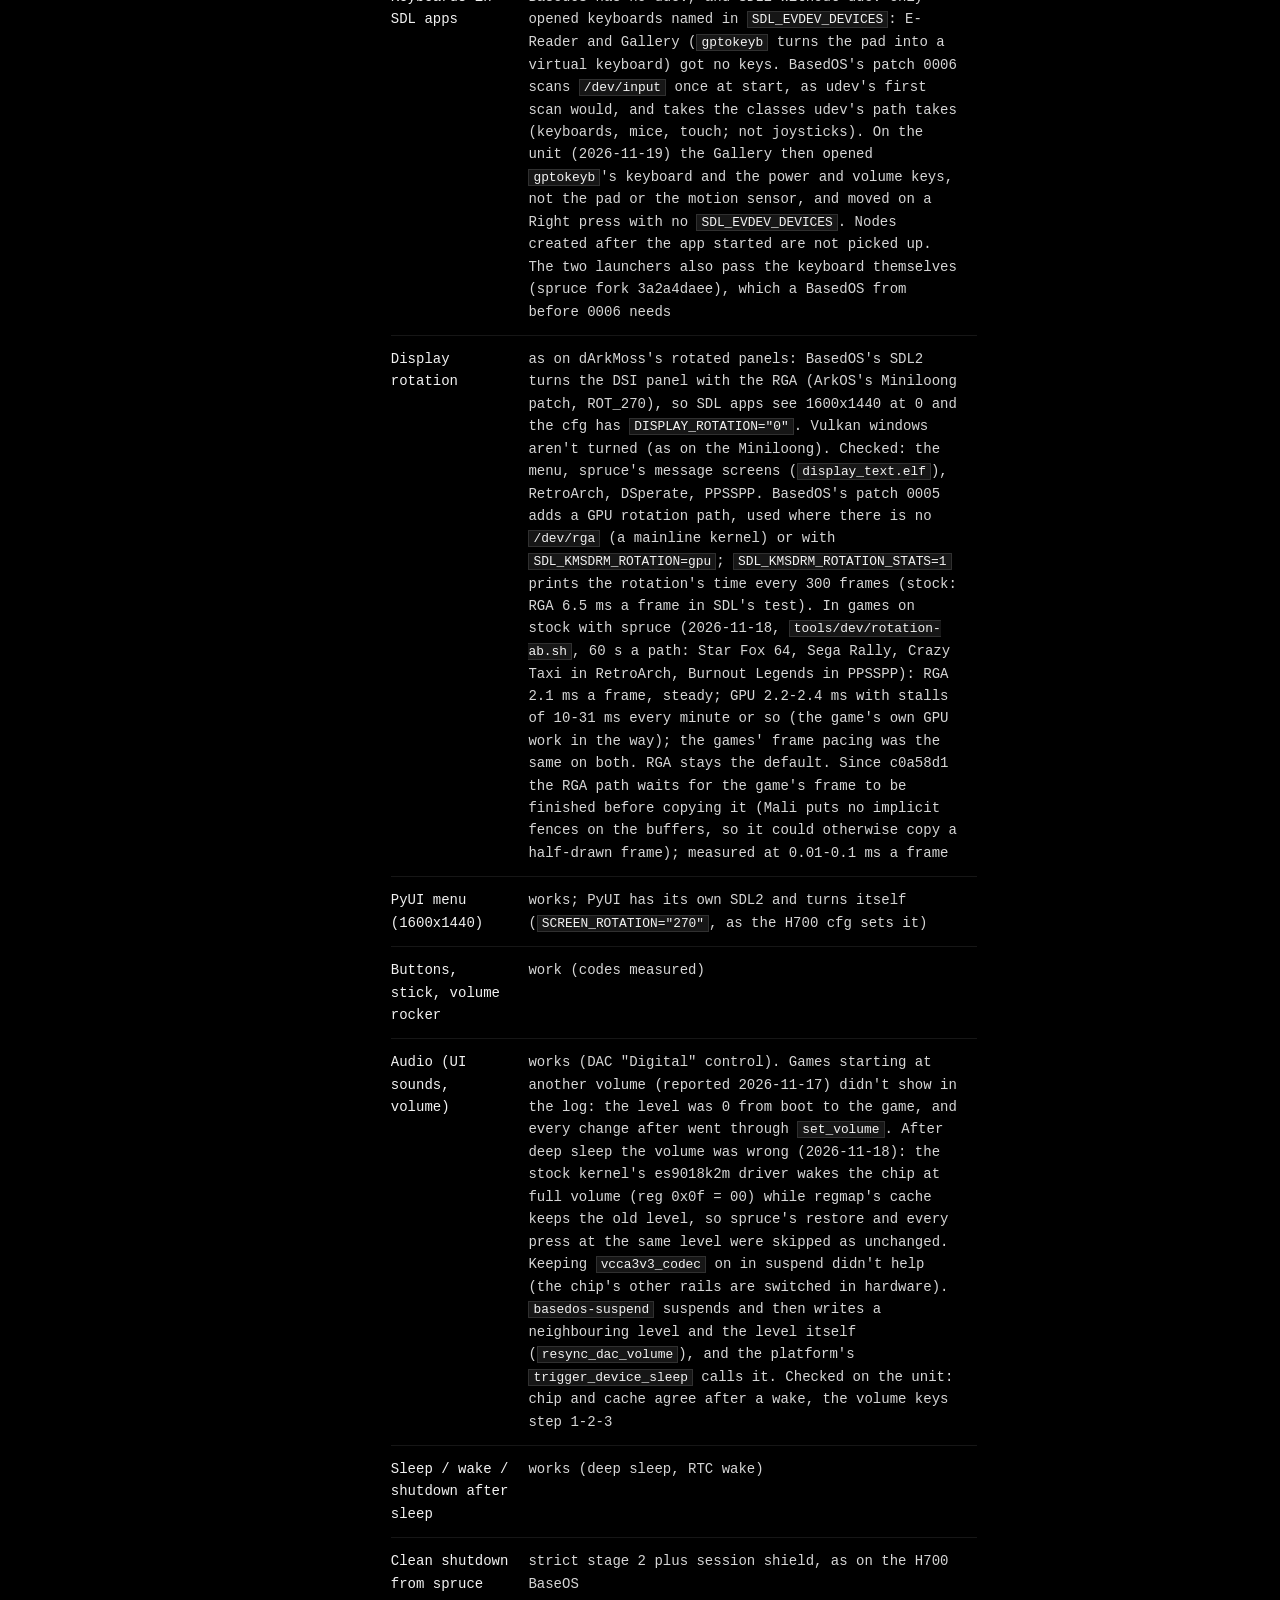
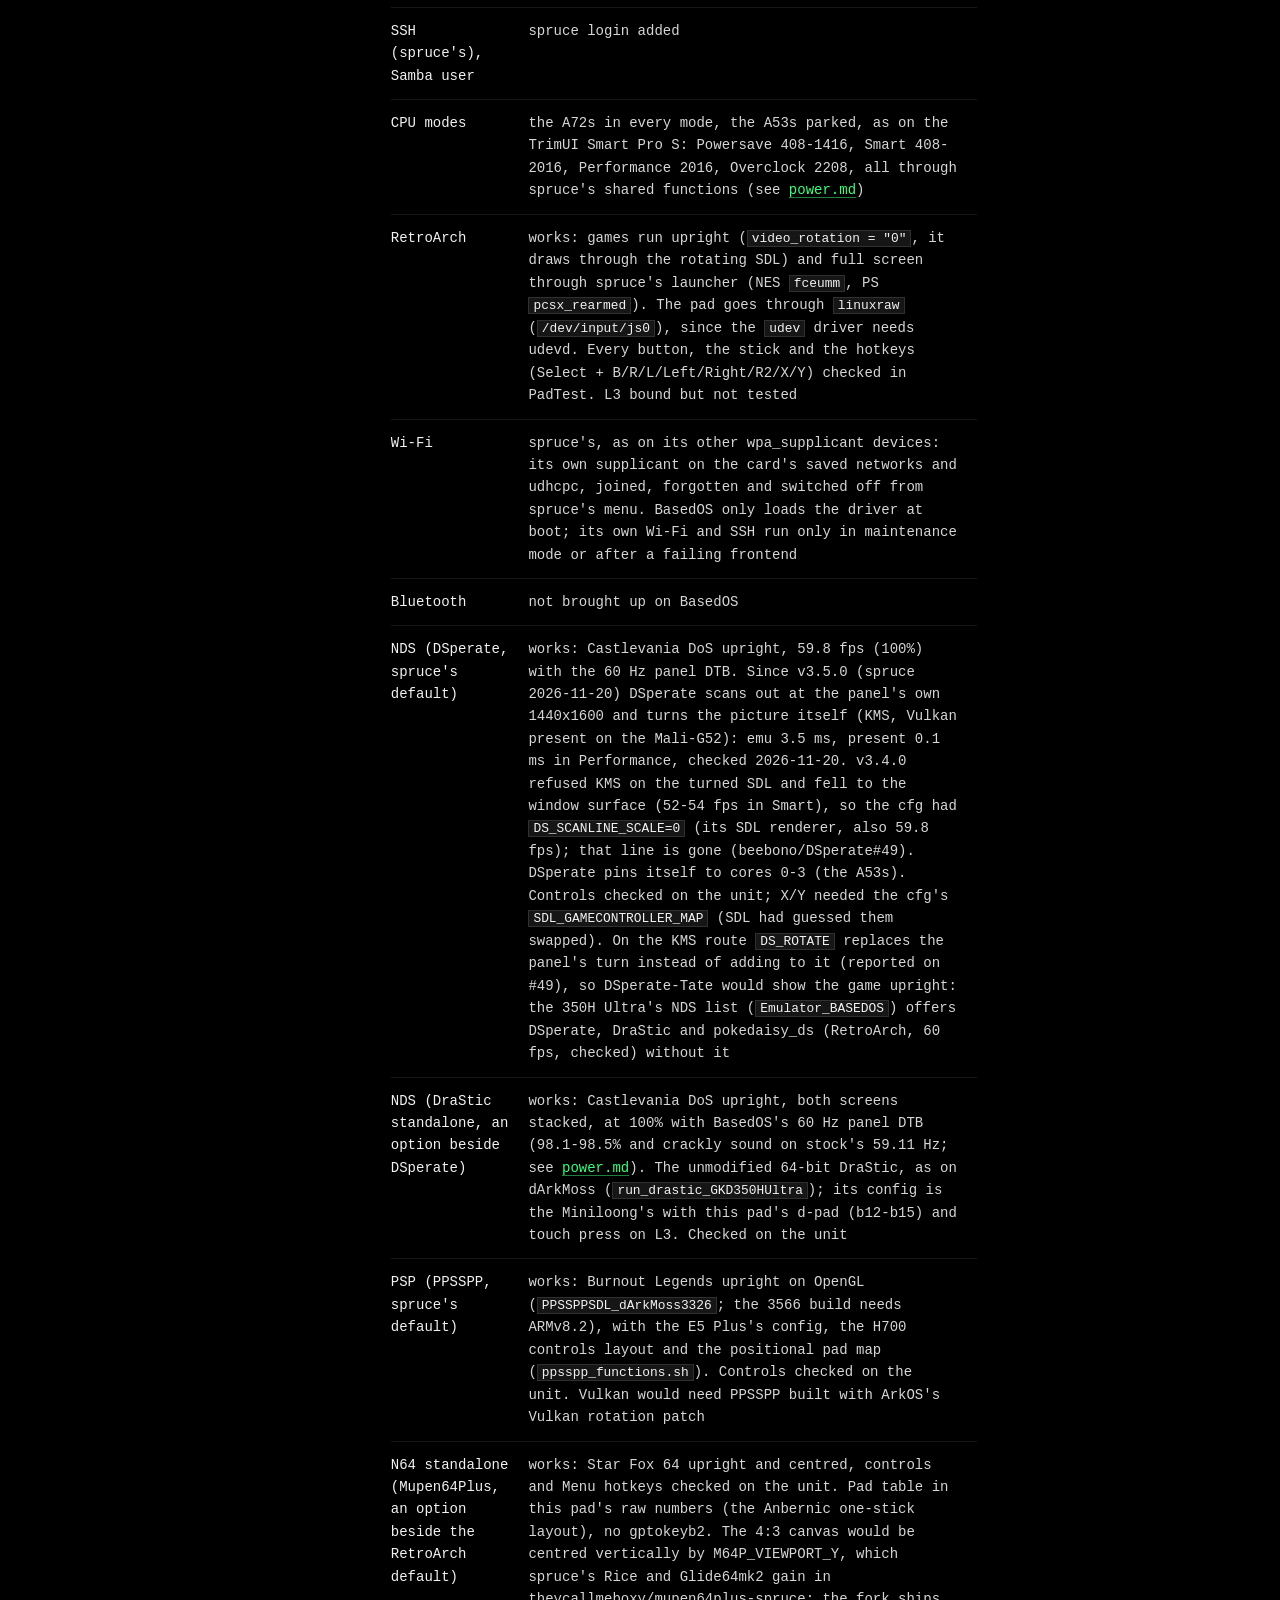
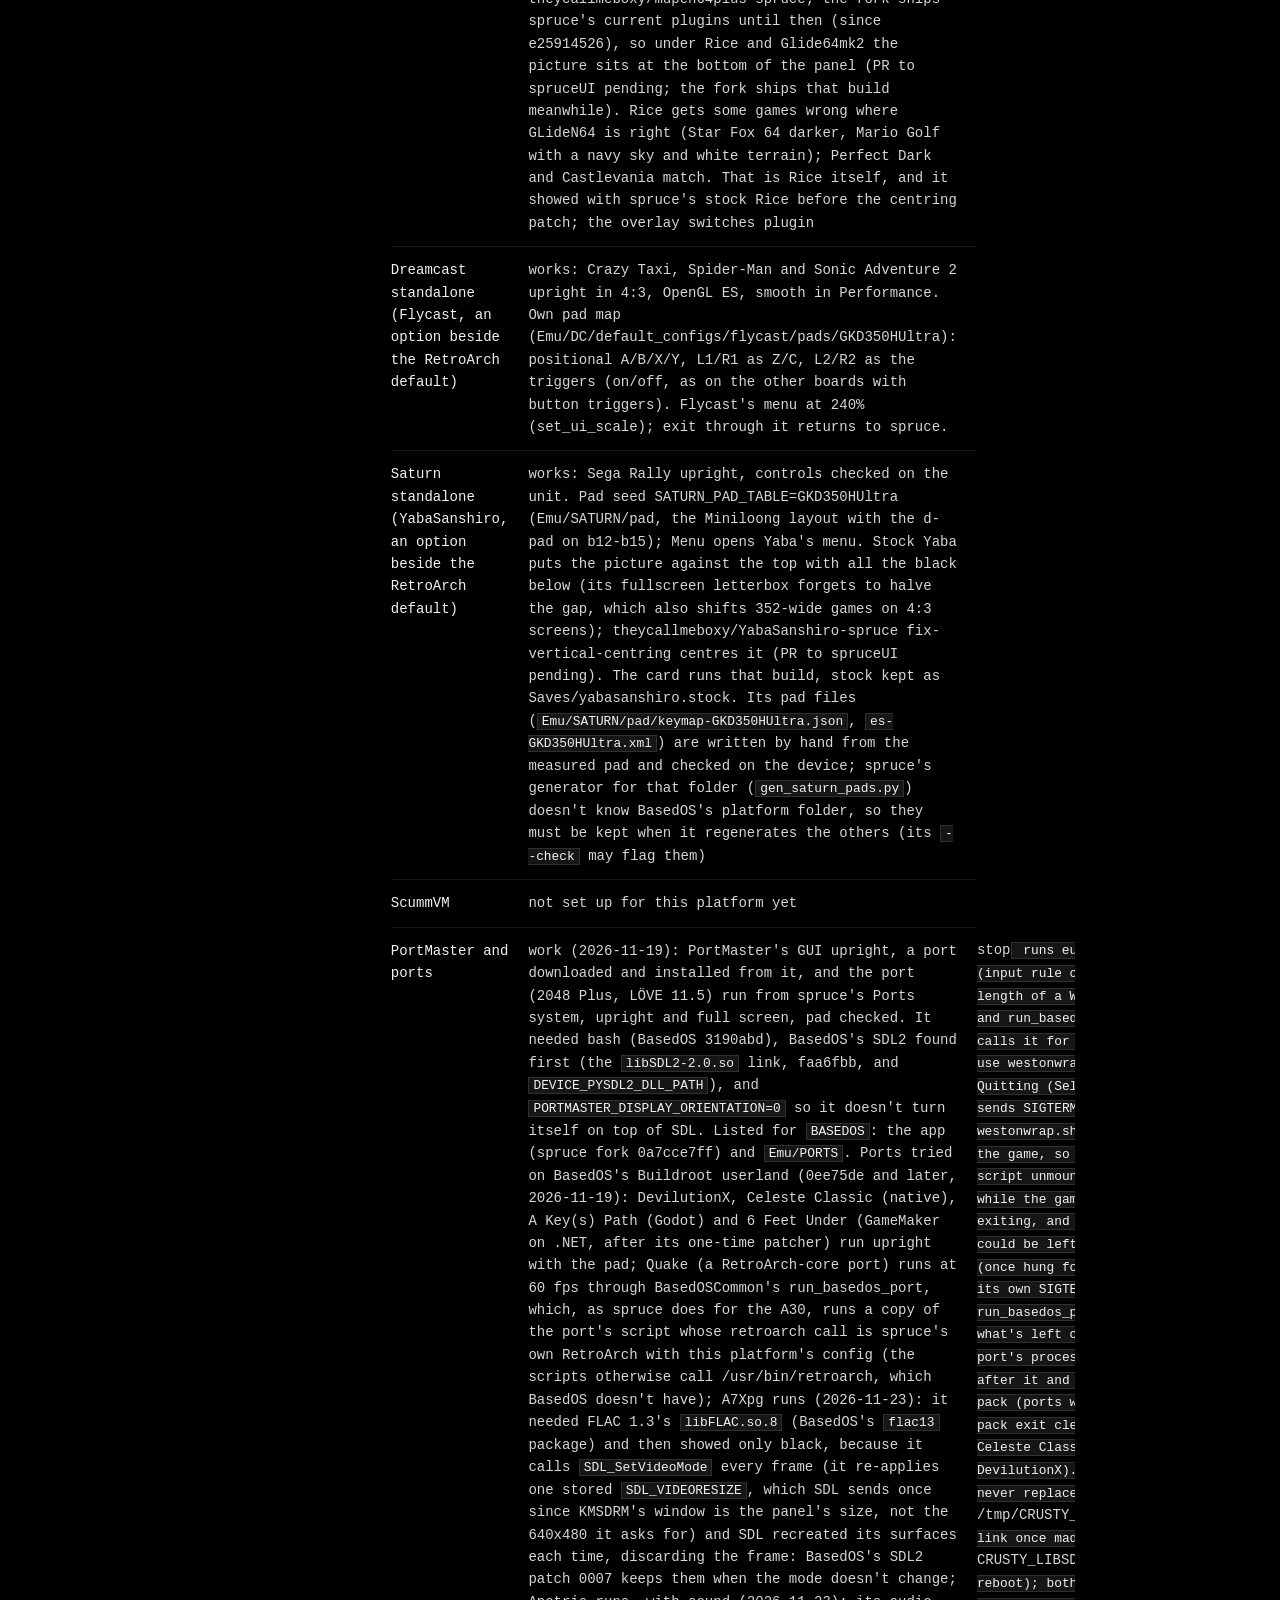
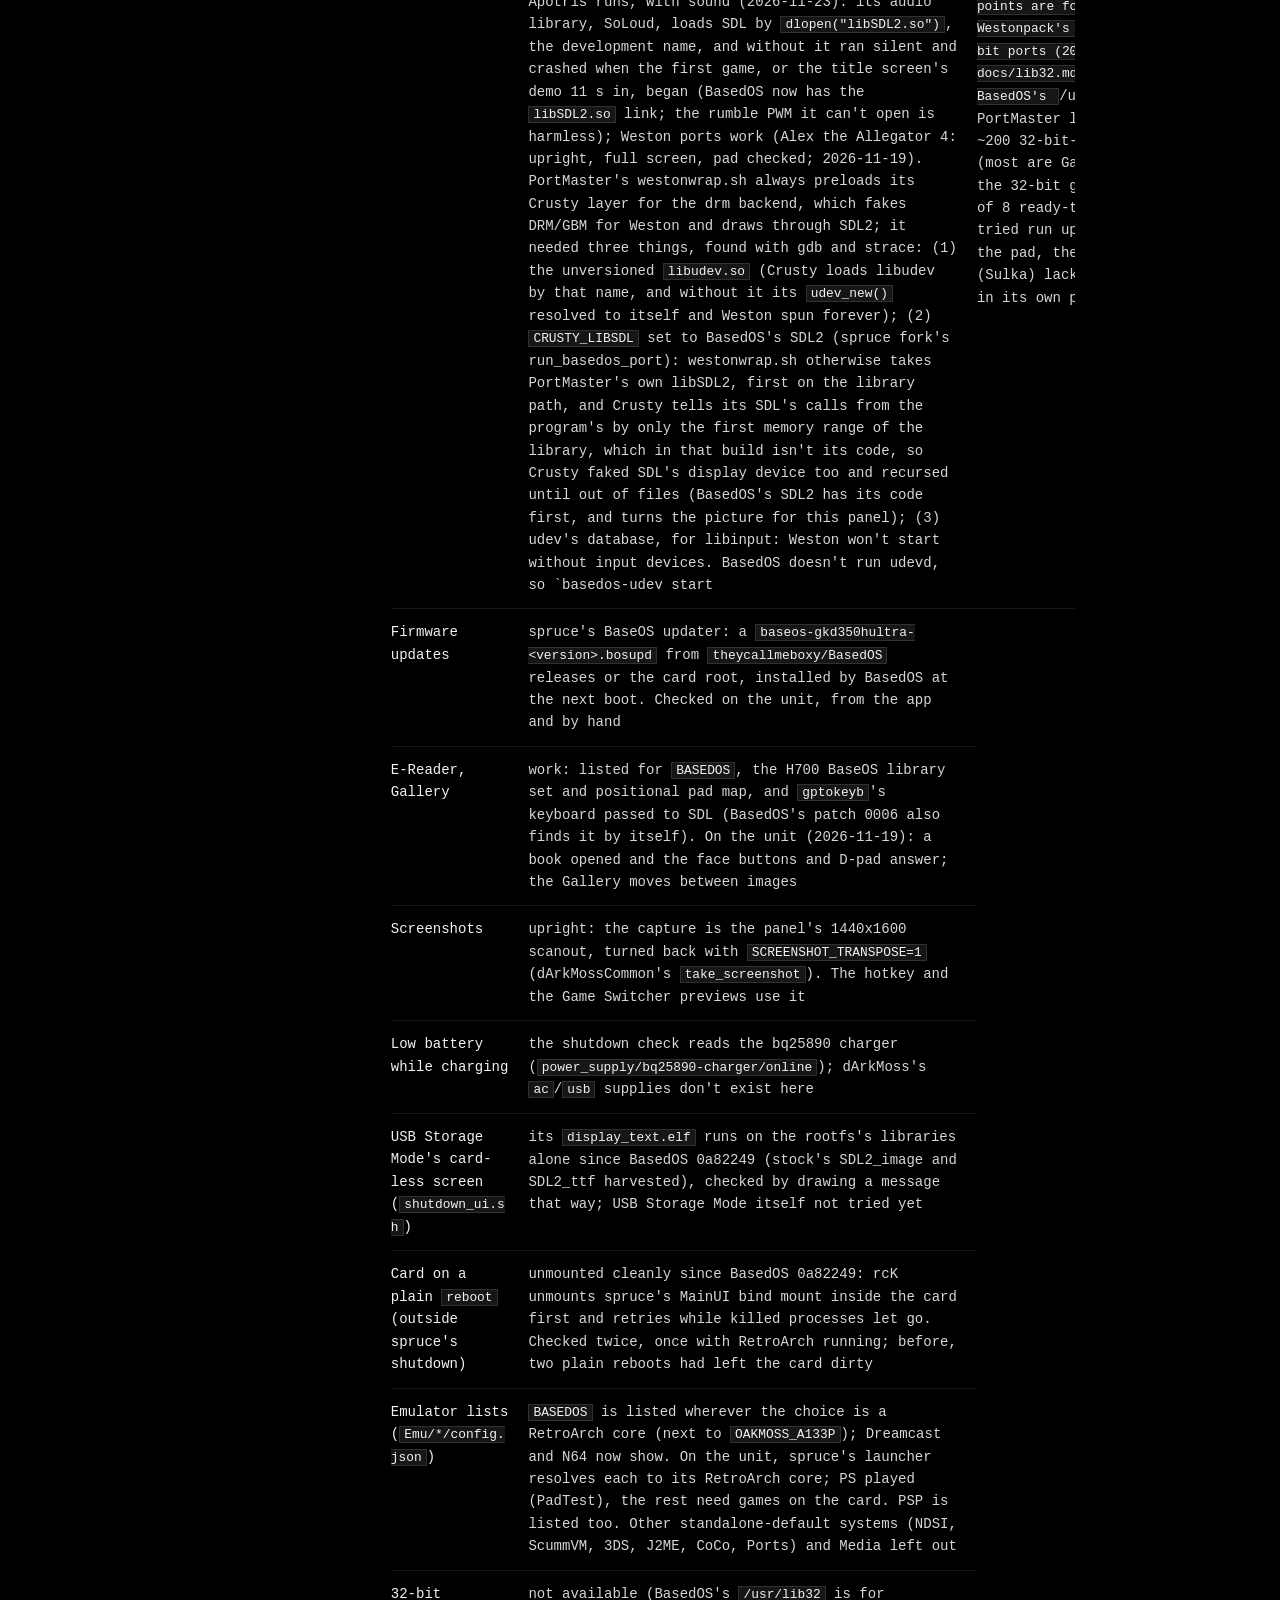
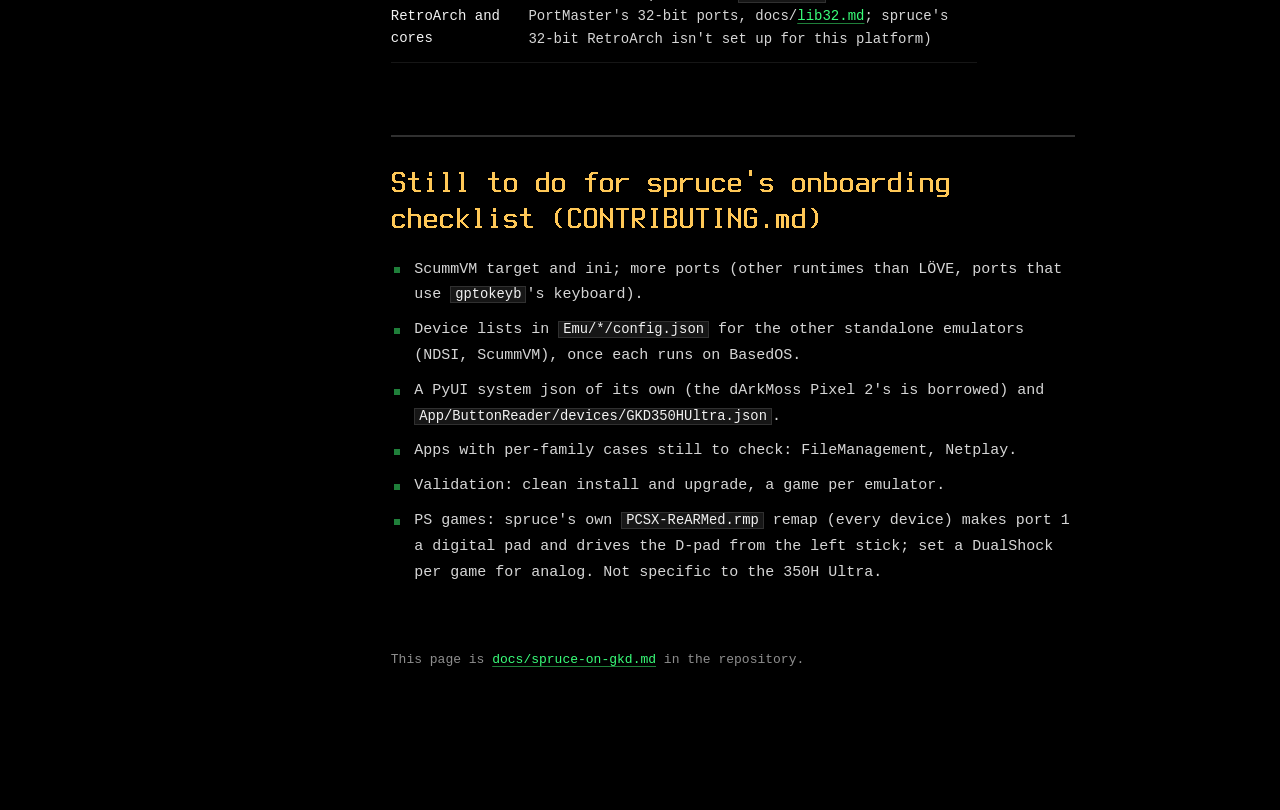
==== commit a1e4abeb: "Docs: known port issues, with cause and whose fix each is docs/port-issues.md gathers what misbehave" ====
--- a/site/spruce.html
+++ b/site/spruce.html
@@ -20,7 +20,7 @@
 <div class="screen">
 <nav class="menu" aria-label="On this page"><details open><summary>On this page</summary><ol><li class="l2"><a href="#getting-it-on-a-card">Getting it on a card</a></li><li class="l2"><a href="#status-2026-11-19">Status (2026-11-19)</a></li><li class="l2"><a href="#still-to-do-for-spruce-s-onboarding-checklist-contributing-md">Still to do for spruce&#x27;s onboarding checklist (CONTRIBUTING.md)</a></li></ol></details></nav>
 <main id="main">
-<h1 id="spruce-on-the-gkd-350h-ultra"><a class="anchor" href="#spruce-on-the-gkd-350h-ultra" aria-hidden="true" tabindex="-1">#</a>spruce on the GKD 350H Ultra</h1><p>spruce support for the GKD 350H Ultra lives in the spruce fork, <a href="https://github.com/theycallmeboxy/spruceOS">https://github.com/theycallmeboxy/spruceOS</a>, branch <code>gkd350h-ultra</code>, until it is merged upstream. It is a normal spruce platform (<code>PLATFORM=GKD350HUltra</code>, family <code>basedos</code>), detected from BasedOS's <code>/etc/baseos-release</code>.</p><h2 id="getting-it-on-a-card"><a class="anchor" href="#getting-it-on-a-card" aria-hidden="true" tabindex="-1">#</a>Getting it on a card</h2><aside class="note"><span class="bang" aria-hidden="true">!</span><div><p><strong>Unofficial builds:</strong> they are not made or supported by the spruce team. Report problems with them <a href="https://github.com/theycallmeboxy/BasedOS/issues">here</a>, not to spruce.</p></div></aside><p>Each spruce nightly is built again with the 350H Ultra branch merged in, by the fork's <code>gkd350hultra-nightly.yml</code> workflow, and published on the fork's <a href="https://github.com/theycallmeboxy/spruceOS/releases/latest">releases page</a> as <code>spruceV&lt;nightly&gt;-gkd350hultra.7z</code>. It checks spruce's nightly feed every two hours, and builds again after a change to the branch too. Install it as any spruce release: extract it to the root of a FAT32 card. The card stays a normal spruce card for your other devices. These builds are made automatically and aren't tried on the device first.</p><p>Update from that page, not from spruce's own updater: that one offers official spruce, which has no 350H Ultra support yet. After an official update spruce no longer starts on the 350H Ultra until a build from the fork's page is copied over it.</p><p>The platform is standalone: it owns copies of what it needs from other platforms rather than sourcing or hooking them. Which files and functions it owns, where each came from and why: <code>spruce/scripts/platform/basedos/README.md</code> in the fork.</p><h2 id="status-2026-11-19"><a class="anchor" href="#status-2026-11-19" aria-hidden="true" tabindex="-1">#</a>Status (2026-11-19)</h2><div class="table"><table><thead><tr><th>Area</th><th>State</th></tr></thead><tbody><tr><td>Detection, platform files</td><td>done. Two layers, as oakMOSS stacks its base: <code>basedos/BasedOSCommon.{cfg,sh}</code> for what is BasedOS's (SSH, Wi-Fi, sleep, power, firmware, the library path, no udev) and <code>basedos/GKD350HUltra.{cfg,sh}</code> for the board, which takes the dArkMoss RK3566 files first for the hardware they share (spruce <code>platform/README.md</code>)</td></tr><tr><td>Keyboards in SDL apps</td><td>BasedOS has no udev, and SDL2 without udev only opened keyboards named in <code>SDL_EVDEV_DEVICES</code>: E-Reader and Gallery (<code>gptokeyb</code> turns the pad into a virtual keyboard) got no keys. BasedOS's patch 0006 scans <code>/dev/input</code> once at start, as udev's first scan would, and takes the classes udev's path takes (keyboards, mice, touch; not joysticks). On the unit (2026-11-19) the Gallery then opened <code>gptokeyb</code>'s keyboard and the power and volume keys, not the pad or the motion sensor, and moved on a Right press with no <code>SDL_EVDEV_DEVICES</code>. Nodes created after the app started are not picked up. The two launchers also pass the keyboard themselves (spruce fork 3a2a4daee), which a BasedOS from before 0006 needs</td></tr><tr><td>Display rotation</td><td>as on dArkMoss's rotated panels: BasedOS's SDL2 turns the DSI panel with the RGA (ArkOS's Miniloong patch, ROT_270), so SDL apps see 1600x1440 at 0 and the cfg has <code>DISPLAY_ROTATION=&quot;0&quot;</code>. Vulkan windows aren't turned (as on the Miniloong). Checked: the menu, spruce's message screens (<code>display_text.elf</code>), RetroArch, DSperate, PPSSPP. BasedOS's patch 0005 adds a GPU rotation path, used where there is no <code>/dev/rga</code> (a mainline kernel) or with <code>SDL_KMSDRM_ROTATION=gpu</code>; <code>SDL_KMSDRM_ROTATION_STATS=1</code> prints the rotation's time every 300 frames (stock: RGA 6.5 ms a frame in SDL's test). In games on stock with spruce (2026-11-18, <code>tools/dev/rotation-ab.sh</code>, 60 s a path: Star Fox 64, Sega Rally, Crazy Taxi in RetroArch, Burnout Legends in PPSSPP): RGA 2.1 ms a frame, steady; GPU 2.2-2.4 ms with stalls of 10-31 ms every minute or so (the game's own GPU work in the way); the games' frame pacing was the same on both. RGA stays the default. Since c0a58d1 the RGA path waits for the game's frame to be finished before copying it (Mali puts no implicit fences on the buffers, so it could otherwise copy a half-drawn frame); measured at 0.01-0.1 ms a frame</td></tr><tr><td>PyUI menu (1600x1440)</td><td>works; PyUI has its own SDL2 and turns itself (<code>SCREEN_ROTATION=&quot;270&quot;</code>, as the H700 cfg sets it)</td></tr><tr><td>Buttons, stick, volume rocker</td><td>work (codes measured)</td></tr><tr><td>Audio (UI sounds, volume)</td><td>works (DAC "Digital" control). Games starting at another volume (reported 2026-11-17) didn't show in the log: the level was 0 from boot to the game, and every change after went through <code>set_volume</code>. After deep sleep the volume was wrong (2026-11-18): the stock kernel's es9018k2m driver wakes the chip at full volume (reg 0x0f = 00) while regmap's cache keeps the old level, so spruce's restore and every press at the same level were skipped as unchanged. Keeping <code>vcca3v3_codec</code> on in suspend didn't help (the chip's other rails are switched in hardware). <code>basedos-suspend</code> suspends and then writes a neighbouring level and the level itself (<code>resync_dac_volume</code>), and the platform's <code>trigger_device_sleep</code> calls it. Checked on the unit: chip and cache agree after a wake, the volume keys step 1-2-3</td></tr><tr><td>Sleep / wake / shutdown after sleep</td><td>works (deep sleep, RTC wake)</td></tr><tr><td>Clean shutdown from spruce</td><td>strict stage 2 plus session shield, as on the H700 BaseOS</td></tr><tr><td>SSH (spruce's), Samba user</td><td>spruce login added</td></tr><tr><td>CPU modes</td><td>the A72s in every mode, the A53s parked, as on the TrimUI Smart Pro S: Powersave 408-1416, Smart 408-2016, Performance 2016, Overclock 2208, all through spruce's shared functions (see <a href="https://github.com/theycallmeboxy/BasedOS/blob/main/docs/power.md">power.md</a>)</td></tr><tr><td>RetroArch</td><td>works: games run upright (<code>video_rotation = &quot;0&quot;</code>, it draws through the rotating SDL) and full screen through spruce's launcher (NES <code>fceumm</code>, PS <code>pcsx_rearmed</code>). The pad goes through <code>linuxraw</code> (<code>/dev/input/js0</code>), since the <code>udev</code> driver needs udevd. Every button, the stick and the hotkeys (Select + B/R/L/Left/Right/R2/X/Y) checked in PadTest. L3 bound but not tested</td></tr><tr><td>Wi-Fi</td><td>spruce's, as on its other wpa_supplicant devices: its own supplicant on the card's saved networks and udhcpc, joined, forgotten and switched off from spruce's menu. BasedOS only loads the driver at boot; its own Wi-Fi and SSH run only in maintenance mode or after a failing frontend</td></tr><tr><td>Bluetooth</td><td>not brought up on BasedOS</td></tr><tr><td>NDS (DSperate, spruce's default)</td><td>works: Castlevania DoS upright, 59.8 fps (100%) with the 60 Hz panel DTB. Since v3.5.0 (spruce 2026-11-20) DSperate scans out at the panel's own 1440x1600 and turns the picture itself (KMS, Vulkan present on the Mali-G52): emu 3.5 ms, present 0.1 ms in Performance, checked 2026-11-20. v3.4.0 refused KMS on the turned SDL and fell to the window surface (52-54 fps in Smart), so the cfg had <code>DS_SCANLINE_SCALE=0</code> (its SDL renderer, also 59.8 fps); that line is gone (beebono/DSperate#49). DSperate pins itself to cores 0-3 (the A53s). Controls checked on the unit; X/Y needed the cfg's <code>SDL_GAMECONTROLLER_MAP</code> (SDL had guessed them swapped). On the KMS route <code>DS_ROTATE</code> replaces the panel's turn instead of adding to it (reported on #49), so DSperate-Tate would show the game upright: the 350H Ultra's NDS list (<code>Emulator_BASEDOS</code>) offers DSperate, DraStic and pokedaisy_ds (RetroArch, 60 fps, checked) without it</td></tr><tr><td>NDS (DraStic standalone, an option beside DSperate)</td><td>works: Castlevania DoS upright, both screens stacked, at 100% with BasedOS's 60 Hz panel DTB (98.1-98.5% and crackly sound on stock's 59.11 Hz; see <a href="https://github.com/theycallmeboxy/BasedOS/blob/main/docs/power.md">power.md</a>). The unmodified 64-bit DraStic, as on dArkMoss (<code>run_drastic_GKD350HUltra</code>); its config is the Miniloong's with this pad's d-pad (b12-b15) and touch press on L3. Checked on the unit</td></tr><tr><td>PSP (PPSSPP, spruce's default)</td><td>works: Burnout Legends upright on OpenGL (<code>PPSSPPSDL_dArkMoss3326</code>; the 3566 build needs ARMv8.2), with the E5 Plus's config, the H700 controls layout and the positional pad map (<code>ppsspp_functions.sh</code>). Controls checked on the unit. Vulkan would need PPSSPP built with ArkOS's Vulkan rotation patch</td></tr><tr><td>N64 standalone (Mupen64Plus, an option beside the RetroArch default)</td><td>works: Star Fox 64 upright and centred, controls and Menu hotkeys checked on the unit. Pad table in this pad's raw numbers (the Anbernic one-stick layout), no gptokeyb2. The 4:3 canvas would be centred vertically by M64P_VIEWPORT_Y, which spruce's Rice and Glide64mk2 gain in theycallmeboxy/mupen64plus-spruce; the fork ships spruce's current plugins until then (since e25914526), so under Rice and Glide64mk2 the picture sits at the bottom of the panel (PR to spruceUI pending; the fork ships that build meanwhile). Rice gets some games wrong where GLideN64 is right (Star Fox 64 darker, Mario Golf with a navy sky and white terrain); Perfect Dark and Castlevania match. That is Rice itself, and it showed with spruce's stock Rice before the centring patch; the overlay switches plugin</td></tr><tr><td>Dreamcast standalone (Flycast, an option beside the RetroArch default)</td><td>works: Crazy Taxi, Spider-Man and Sonic Adventure 2 upright in 4:3, OpenGL ES, smooth in Performance. Own pad map (Emu/DC/default_configs/flycast/pads/GKD350HUltra): positional A/B/X/Y, L1/R1 as Z/C, L2/R2 as the triggers (on/off, as on the other boards with button triggers). Flycast's menu at 240% (set_ui_scale); exit through it returns to spruce.</td></tr><tr><td>Saturn standalone (YabaSanshiro, an option beside the RetroArch default)</td><td>works: Sega Rally upright, controls checked on the unit. Pad seed SATURN_PAD_TABLE=GKD350HUltra (Emu/SATURN/pad, the Miniloong layout with the d-pad on b12-b15); Menu opens Yaba's menu. Stock Yaba puts the picture against the top with all the black below (its fullscreen letterbox forgets to halve the gap, which also shifts 352-wide games on 4:3 screens); theycallmeboxy/YabaSanshiro-spruce fix-vertical-centring centres it (PR to spruceUI pending). The card runs that build, stock kept as Saves/yabasanshiro.stock. Its pad files (<code>Emu/SATURN/pad/keymap-GKD350HUltra.json</code>, <code>es-GKD350HUltra.xml</code>) are written by hand from the measured pad and checked on the device; spruce's generator for that folder (<code>gen_saturn_pads.py</code>) doesn't know BasedOS's platform folder, so they must be kept when it regenerates the others (its <code>--check</code> may flag them)</td></tr><tr><td>ScummVM</td><td>not set up for this platform yet</td></tr><tr><td>PortMaster and ports</td><td>work (2026-11-19): PortMaster's GUI upright, a port downloaded and installed from it, and the port (2048 Plus, LÖVE 11.5) run from spruce's Ports system, upright and full screen, pad checked. It needed bash (BasedOS 3190abd), BasedOS's SDL2 found first (the <code>libSDL2-2.0.so</code> link, faa6fbb, and <code>DEVICE_PYSDL2_DLL_PATH</code>), and <code>PORTMASTER_DISPLAY_ORIENTATION=0</code> so it doesn't turn itself on top of SDL. Listed for <code>BASEDOS</code>: the app (spruce fork 0a7cce7ff) and <code>Emu/PORTS</code>. Ports tried on BasedOS's Buildroot userland (0ee75de and later, 2026-11-19): DevilutionX, Celeste Classic (native), A Key(s) Path (Godot) and 6 Feet Under (GameMaker on .NET, after its one-time patcher) run upright with the pad; Quake (a RetroArch-core port) runs at 60 fps through BasedOSCommon's run_basedos_port, which, as spruce does for the A30, runs a copy of the port's script whose retroarch call is spruce's own RetroArch with this platform's config (the scripts otherwise call /usr/bin/retroarch, which BasedOS doesn't have); A7Xpg runs (2026-11-23): it needed FLAC 1.3's <code>libFLAC.so.8</code> (BasedOS's <code>flac13</code> package) and then showed only black, because it calls <code>SDL_SetVideoMode</code> every frame (it re-applies one stored <code>SDL_VIDEORESIZE</code>, which SDL sends once since KMSDRM's window is the panel's size, not the 640x480 it asks for) and SDL recreated its surfaces each time, discarding the frame: BasedOS's SDL2 patch 0007 keeps them when the mode doesn't change; Apotris runs, with sound (2026-11-23): its audio library, SoLoud, loads SDL by <code>dlopen(&quot;libSDL2.so&quot;)</code>, the development name, and without it ran silent and crashed when the first game, or the title screen's demo 11 s in, began (BasedOS now has the <code>libSDL2.so</code> link; the rumble PWM it can't open is harmless); Weston ports work (Alex the Allegator 4: upright, full screen, pad checked; 2026-11-19). PortMaster's westonwrap.sh always preloads its Crusty layer for the drm backend, which fakes DRM/GBM for Weston and draws through SDL2; it needed three things, found with gdb and strace: (1) the unversioned <code>libudev.so</code> (Crusty loads libudev by that name, and without it its <code>udev_new()</code> resolved to itself and Weston spun forever); (2) <code>CRUSTY_LIBSDL</code> set to BasedOS's SDL2 (spruce fork's run_basedos_port): westonwrap.sh otherwise takes PortMaster's own libSDL2, first on the library path, and Crusty tells its SDL's calls from the program's by only the first memory range of the library, which in that build isn't its code, so Crusty faked SDL's display device too and recursed until out of files (BasedOS's SDL2 has its code first, and turns the picture for this panel); (3) udev's database, for libinput: Weston won't start without input devices. BasedOS doesn't run udevd, so `basedos-udev start</td><td>stop<code> runs eudev&#x27;s udevd (input rule only) for the length of a Weston port, and run_basedos_port calls it for ports that use westonwrap.sh. Quitting (Select+Start) sends SIGTERM to westonwrap.sh along with the game, so the port&#x27;s script unmounts the pack while the game is still exiting, and the game could be left behind (once hung for good in its own SIGTERM handler); run_basedos_port ends what&#x27;s left of a Weston port&#x27;s process group 3 s after it and unmounts the pack (ports without the pack exit cleanly: Celeste Classic, DevilutionX). Crusty also never replaces its </code>/tmp/CRUSTY_LIBSDL64.so<code> link once made (a changed </code>CRUSTY_LIBSDL<code> takes a reboot); both Crusty points are for Westonpack&#x27;s author. 32-bit ports (2026-11-19, docs/lib32.md): with BasedOS&#x27;s </code>/usr/lib32`, PortMaster lists its ~200 32-bit-only ports (most are GameMaker on the 32-bit gmloader); 7 of 8 ready-to-run ones tried run upright with the pad, the eighth (Sulka) lacks a library in its own package</td></tr><tr><td>Firmware updates</td><td>spruce's BaseOS updater: a <code>baseos-gkd350hultra-&lt;version&gt;.bosupd</code> from <code>theycallmeboxy/BasedOS</code> releases or the card root, installed by BasedOS at the next boot. Checked on the unit, from the app and by hand</td></tr><tr><td>E-Reader, Gallery</td><td>work: listed for <code>BASEDOS</code>, the H700 BaseOS library set and positional pad map, and <code>gptokeyb</code>'s keyboard passed to SDL (BasedOS's patch 0006 also finds it by itself). On the unit (2026-11-19): a book opened and the face buttons and D-pad answer; the Gallery moves between images</td></tr><tr><td>Screenshots</td><td>upright: the capture is the panel's 1440x1600 scanout, turned back with <code>SCREENSHOT_TRANSPOSE=1</code> (dArkMossCommon's <code>take_screenshot</code>). The hotkey and the Game Switcher previews use it</td></tr><tr><td>Low battery while charging</td><td>the shutdown check reads the bq25890 charger (<code>power_supply/bq25890-charger/online</code>); dArkMoss's <code>ac</code>/<code>usb</code> supplies don't exist here</td></tr><tr><td>USB Storage Mode's card-less screen (<code>shutdown_ui.sh</code>)</td><td>its <code>display_text.elf</code> runs on the rootfs's libraries alone since BasedOS 0a82249 (stock's SDL2_image and SDL2_ttf harvested), checked by drawing a message that way; USB Storage Mode itself not tried yet</td></tr><tr><td>Card on a plain <code>reboot</code> (outside spruce's shutdown)</td><td>unmounted cleanly since BasedOS 0a82249: rcK unmounts spruce's MainUI bind mount inside the card first and retries while killed processes let go. Checked twice, once with RetroArch running; before, two plain reboots had left the card dirty</td></tr><tr><td>Emulator lists (<code>Emu/*/config.json</code>)</td><td><code>BASEDOS</code> is listed wherever the choice is a RetroArch core (next to <code>OAKMOSS_A133P</code>); Dreamcast and N64 now show. On the unit, spruce's launcher resolves each to its RetroArch core; PS played (PadTest), the rest need games on the card. PSP is listed too. Other standalone-default systems (NDSI, ScummVM, 3DS, J2ME, CoCo, Ports) and Media left out</td></tr><tr><td>32-bit RetroArch and cores</td><td>not available (BasedOS's <code>/usr/lib32</code> is for PortMaster's 32-bit ports, docs/<a href="https://github.com/theycallmeboxy/BasedOS/blob/main/docs/lib32.md">lib32.md</a>; spruce's 32-bit RetroArch isn't set up for this platform)</td></tr></tbody></table></div><h2 id="still-to-do-for-spruce-s-onboarding-checklist-contributing-md"><a class="anchor" href="#still-to-do-for-spruce-s-onboarding-checklist-contributing-md" aria-hidden="true" tabindex="-1">#</a>Still to do for spruce's onboarding checklist (CONTRIBUTING.md)</h2><ul><li>ScummVM target and ini; more ports (other runtimes than LÖVE, ports that use <code>gptokeyb</code>'s keyboard).</li><li>Device lists in <code>Emu/*/config.json</code> for the other standalone emulators (NDSI, ScummVM), once each runs on BasedOS.</li><li>A PyUI system json of its own (the dArkMoss Pixel 2's is borrowed) and <code>App/ButtonReader/devices/GKD350HUltra.json</code>.</li><li>Apps with per-family cases still to check: FileManagement, Netplay.</li><li>Validation: clean install and upgrade, a game per emulator.</li><li>PS games: spruce's own <code>PCSX-ReARMed.rmp</code> remap (every device) makes port 1 a digital pad and drives the D-pad from the left stick; set a DualShock per game for analog. Not specific to the 350H Ultra.</li></ul><p class="source">This page is <a href="https://github.com/theycallmeboxy/BasedOS/blob/main/docs/spruce-on-gkd.md">docs/spruce-on-gkd.md</a> in the repository.</p>
+<h1 id="spruce-on-the-gkd-350h-ultra"><a class="anchor" href="#spruce-on-the-gkd-350h-ultra" aria-hidden="true" tabindex="-1">#</a>spruce on the GKD 350H Ultra</h1><p>spruce support for the GKD 350H Ultra lives in the spruce fork, <a href="https://github.com/theycallmeboxy/spruceOS">https://github.com/theycallmeboxy/spruceOS</a>, branch <code>gkd350h-ultra</code>, until it is merged upstream. It is a normal spruce platform (<code>PLATFORM=GKD350HUltra</code>, family <code>basedos</code>), detected from BasedOS's <code>/etc/baseos-release</code>.</p><h2 id="getting-it-on-a-card"><a class="anchor" href="#getting-it-on-a-card" aria-hidden="true" tabindex="-1">#</a>Getting it on a card</h2><aside class="note"><span class="bang" aria-hidden="true">!</span><div><p><strong>Unofficial builds:</strong> they are not made or supported by the spruce team. Report problems with them <a href="https://github.com/theycallmeboxy/BasedOS/issues">here</a>, not to spruce.</p></div></aside><p>Each spruce nightly is built again with the 350H Ultra branch merged in, by the fork's <code>gkd350hultra-nightly.yml</code> workflow, and published on the fork's <a href="https://github.com/theycallmeboxy/spruceOS/releases/latest">releases page</a> as <code>spruceV&lt;nightly&gt;-gkd350hultra.7z</code>. It checks spruce's nightly feed every two hours, and builds again after a change to the branch too. Install it as any spruce release: extract it to the root of a FAT32 card. The card stays a normal spruce card for your other devices. These builds are made automatically and aren't tried on the device first.</p><p>Update from that page, not from spruce's own updater: that one offers official spruce, which has no 350H Ultra support yet. After an official update spruce no longer starts on the 350H Ultra until a build from the fork's page is copied over it.</p><p>The platform is standalone: it owns copies of what it needs from other platforms rather than sourcing or hooking them. Which files and functions it owns, where each came from and why: <code>spruce/scripts/platform/basedos/README.md</code> in the fork.</p><h2 id="status-2026-11-19"><a class="anchor" href="#status-2026-11-19" aria-hidden="true" tabindex="-1">#</a>Status (2026-11-19)</h2><p>Ports with known problems (cause, and whose fix it is): <a href="https://github.com/theycallmeboxy/BasedOS/blob/main/docs/port-issues.md"><a href="https://github.com/theycallmeboxy/BasedOS/blob/main/docs/port-issues.md">port-issues.md</a></a>.</p><div class="table"><table><thead><tr><th>Area</th><th>State</th></tr></thead><tbody><tr><td>Detection, platform files</td><td>done. Two layers, as oakMOSS stacks its base: <code>basedos/BasedOSCommon.{cfg,sh}</code> for what is BasedOS's (SSH, Wi-Fi, sleep, power, firmware, the library path, no udev) and <code>basedos/GKD350HUltra.{cfg,sh}</code> for the board, which takes the dArkMoss RK3566 files first for the hardware they share (spruce <code>platform/README.md</code>)</td></tr><tr><td>Keyboards in SDL apps</td><td>BasedOS has no udev, and SDL2 without udev only opened keyboards named in <code>SDL_EVDEV_DEVICES</code>: E-Reader and Gallery (<code>gptokeyb</code> turns the pad into a virtual keyboard) got no keys. BasedOS's patch 0006 scans <code>/dev/input</code> once at start, as udev's first scan would, and takes the classes udev's path takes (keyboards, mice, touch; not joysticks). On the unit (2026-11-19) the Gallery then opened <code>gptokeyb</code>'s keyboard and the power and volume keys, not the pad or the motion sensor, and moved on a Right press with no <code>SDL_EVDEV_DEVICES</code>. Nodes created after the app started are not picked up. The two launchers also pass the keyboard themselves (spruce fork 3a2a4daee), which a BasedOS from before 0006 needs</td></tr><tr><td>Display rotation</td><td>as on dArkMoss's rotated panels: BasedOS's SDL2 turns the DSI panel with the RGA (ArkOS's Miniloong patch, ROT_270), so SDL apps see 1600x1440 at 0 and the cfg has <code>DISPLAY_ROTATION=&quot;0&quot;</code>. Vulkan windows aren't turned (as on the Miniloong). Checked: the menu, spruce's message screens (<code>display_text.elf</code>), RetroArch, DSperate, PPSSPP. BasedOS's patch 0005 adds a GPU rotation path, used where there is no <code>/dev/rga</code> (a mainline kernel) or with <code>SDL_KMSDRM_ROTATION=gpu</code>; <code>SDL_KMSDRM_ROTATION_STATS=1</code> prints the rotation's time every 300 frames (stock: RGA 6.5 ms a frame in SDL's test). In games on stock with spruce (2026-11-18, <code>tools/dev/rotation-ab.sh</code>, 60 s a path: Star Fox 64, Sega Rally, Crazy Taxi in RetroArch, Burnout Legends in PPSSPP): RGA 2.1 ms a frame, steady; GPU 2.2-2.4 ms with stalls of 10-31 ms every minute or so (the game's own GPU work in the way); the games' frame pacing was the same on both. RGA stays the default. Since c0a58d1 the RGA path waits for the game's frame to be finished before copying it (Mali puts no implicit fences on the buffers, so it could otherwise copy a half-drawn frame); measured at 0.01-0.1 ms a frame</td></tr><tr><td>PyUI menu (1600x1440)</td><td>works; PyUI has its own SDL2 and turns itself (<code>SCREEN_ROTATION=&quot;270&quot;</code>, as the H700 cfg sets it)</td></tr><tr><td>Buttons, stick, volume rocker</td><td>work (codes measured)</td></tr><tr><td>Audio (UI sounds, volume)</td><td>works (DAC "Digital" control). Games starting at another volume (reported 2026-11-17) didn't show in the log: the level was 0 from boot to the game, and every change after went through <code>set_volume</code>. After deep sleep the volume was wrong (2026-11-18): the stock kernel's es9018k2m driver wakes the chip at full volume (reg 0x0f = 00) while regmap's cache keeps the old level, so spruce's restore and every press at the same level were skipped as unchanged. Keeping <code>vcca3v3_codec</code> on in suspend didn't help (the chip's other rails are switched in hardware). <code>basedos-suspend</code> suspends and then writes a neighbouring level and the level itself (<code>resync_dac_volume</code>), and the platform's <code>trigger_device_sleep</code> calls it. Checked on the unit: chip and cache agree after a wake, the volume keys step 1-2-3</td></tr><tr><td>Sleep / wake / shutdown after sleep</td><td>works (deep sleep, RTC wake)</td></tr><tr><td>Clean shutdown from spruce</td><td>strict stage 2 plus session shield, as on the H700 BaseOS</td></tr><tr><td>SSH (spruce's), Samba user</td><td>spruce login added</td></tr><tr><td>CPU modes</td><td>the A72s in every mode, the A53s parked, as on the TrimUI Smart Pro S: Powersave 408-1416, Smart 408-2016, Performance 2016, Overclock 2208, all through spruce's shared functions (see <a href="https://github.com/theycallmeboxy/BasedOS/blob/main/docs/power.md">power.md</a>)</td></tr><tr><td>RetroArch</td><td>works: games run upright (<code>video_rotation = &quot;0&quot;</code>, it draws through the rotating SDL) and full screen through spruce's launcher (NES <code>fceumm</code>, PS <code>pcsx_rearmed</code>). The pad goes through <code>linuxraw</code> (<code>/dev/input/js0</code>), since the <code>udev</code> driver needs udevd. Every button, the stick and the hotkeys (Select + B/R/L/Left/Right/R2/X/Y) checked in PadTest. L3 bound but not tested</td></tr><tr><td>Wi-Fi</td><td>spruce's, as on its other wpa_supplicant devices: its own supplicant on the card's saved networks and udhcpc, joined, forgotten and switched off from spruce's menu. BasedOS only loads the driver at boot; its own Wi-Fi and SSH run only in maintenance mode or after a failing frontend</td></tr><tr><td>Bluetooth</td><td>not brought up on BasedOS</td></tr><tr><td>NDS (DSperate, spruce's default)</td><td>works: Castlevania DoS upright, 59.8 fps (100%) with the 60 Hz panel DTB. Since v3.5.0 (spruce 2026-11-20) DSperate scans out at the panel's own 1440x1600 and turns the picture itself (KMS, Vulkan present on the Mali-G52): emu 3.5 ms, present 0.1 ms in Performance, checked 2026-11-20. v3.4.0 refused KMS on the turned SDL and fell to the window surface (52-54 fps in Smart), so the cfg had <code>DS_SCANLINE_SCALE=0</code> (its SDL renderer, also 59.8 fps); that line is gone (beebono/DSperate#49). DSperate pins itself to cores 0-3 (the A53s). Controls checked on the unit; X/Y needed the cfg's <code>SDL_GAMECONTROLLER_MAP</code> (SDL had guessed them swapped). On the KMS route <code>DS_ROTATE</code> replaces the panel's turn instead of adding to it (reported on #49), so DSperate-Tate would show the game upright: the 350H Ultra's NDS list (<code>Emulator_BASEDOS</code>) offers DSperate, DraStic and pokedaisy_ds (RetroArch, 60 fps, checked) without it</td></tr><tr><td>NDS (DraStic standalone, an option beside DSperate)</td><td>works: Castlevania DoS upright, both screens stacked, at 100% with BasedOS's 60 Hz panel DTB (98.1-98.5% and crackly sound on stock's 59.11 Hz; see <a href="https://github.com/theycallmeboxy/BasedOS/blob/main/docs/power.md">power.md</a>). The unmodified 64-bit DraStic, as on dArkMoss (<code>run_drastic_GKD350HUltra</code>); its config is the Miniloong's with this pad's d-pad (b12-b15) and touch press on L3. Checked on the unit</td></tr><tr><td>PSP (PPSSPP, spruce's default)</td><td>works: Burnout Legends upright on OpenGL (<code>PPSSPPSDL_dArkMoss3326</code>; the 3566 build needs ARMv8.2), with the E5 Plus's config, the H700 controls layout and the positional pad map (<code>ppsspp_functions.sh</code>). Controls checked on the unit. Vulkan would need PPSSPP built with ArkOS's Vulkan rotation patch</td></tr><tr><td>N64 standalone (Mupen64Plus, an option beside the RetroArch default)</td><td>works: Star Fox 64 upright and centred, controls and Menu hotkeys checked on the unit. Pad table in this pad's raw numbers (the Anbernic one-stick layout), no gptokeyb2. The 4:3 canvas would be centred vertically by M64P_VIEWPORT_Y, which spruce's Rice and Glide64mk2 gain in theycallmeboxy/mupen64plus-spruce; the fork ships spruce's current plugins until then (since e25914526), so under Rice and Glide64mk2 the picture sits at the bottom of the panel (PR to spruceUI pending; the fork ships that build meanwhile). Rice gets some games wrong where GLideN64 is right (Star Fox 64 darker, Mario Golf with a navy sky and white terrain); Perfect Dark and Castlevania match. That is Rice itself, and it showed with spruce's stock Rice before the centring patch; the overlay switches plugin</td></tr><tr><td>Dreamcast standalone (Flycast, an option beside the RetroArch default)</td><td>works: Crazy Taxi, Spider-Man and Sonic Adventure 2 upright in 4:3, OpenGL ES, smooth in Performance. Own pad map (Emu/DC/default_configs/flycast/pads/GKD350HUltra): positional A/B/X/Y, L1/R1 as Z/C, L2/R2 as the triggers (on/off, as on the other boards with button triggers). Flycast's menu at 240% (set_ui_scale); exit through it returns to spruce.</td></tr><tr><td>Saturn standalone (YabaSanshiro, an option beside the RetroArch default)</td><td>works: Sega Rally upright, controls checked on the unit. Pad seed SATURN_PAD_TABLE=GKD350HUltra (Emu/SATURN/pad, the Miniloong layout with the d-pad on b12-b15); Menu opens Yaba's menu. Stock Yaba puts the picture against the top with all the black below (its fullscreen letterbox forgets to halve the gap, which also shifts 352-wide games on 4:3 screens); theycallmeboxy/YabaSanshiro-spruce fix-vertical-centring centres it (PR to spruceUI pending). The card runs that build, stock kept as Saves/yabasanshiro.stock. Its pad files (<code>Emu/SATURN/pad/keymap-GKD350HUltra.json</code>, <code>es-GKD350HUltra.xml</code>) are written by hand from the measured pad and checked on the device; spruce's generator for that folder (<code>gen_saturn_pads.py</code>) doesn't know BasedOS's platform folder, so they must be kept when it regenerates the others (its <code>--check</code> may flag them)</td></tr><tr><td>ScummVM</td><td>not set up for this platform yet</td></tr><tr><td>PortMaster and ports</td><td>work (2026-11-19): PortMaster's GUI upright, a port downloaded and installed from it, and the port (2048 Plus, LÖVE 11.5) run from spruce's Ports system, upright and full screen, pad checked. It needed bash (BasedOS 3190abd), BasedOS's SDL2 found first (the <code>libSDL2-2.0.so</code> link, faa6fbb, and <code>DEVICE_PYSDL2_DLL_PATH</code>), and <code>PORTMASTER_DISPLAY_ORIENTATION=0</code> so it doesn't turn itself on top of SDL. Listed for <code>BASEDOS</code>: the app (spruce fork 0a7cce7ff) and <code>Emu/PORTS</code>. Ports tried on BasedOS's Buildroot userland (0ee75de and later, 2026-11-19): DevilutionX, Celeste Classic (native), A Key(s) Path (Godot) and 6 Feet Under (GameMaker on .NET, after its one-time patcher) run upright with the pad; Quake (a RetroArch-core port) runs at 60 fps through BasedOSCommon's run_basedos_port, which, as spruce does for the A30, runs a copy of the port's script whose retroarch call is spruce's own RetroArch with this platform's config (the scripts otherwise call /usr/bin/retroarch, which BasedOS doesn't have); A7Xpg runs (2026-11-23): it needed FLAC 1.3's <code>libFLAC.so.8</code> (BasedOS's <code>flac13</code> package) and then showed only black, because it calls <code>SDL_SetVideoMode</code> every frame (it re-applies one stored <code>SDL_VIDEORESIZE</code>, which SDL sends once since KMSDRM's window is the panel's size, not the 640x480 it asks for) and SDL recreated its surfaces each time, discarding the frame: BasedOS's SDL2 patch 0007 keeps them when the mode doesn't change; Apotris runs, with sound (2026-11-23): its audio library, SoLoud, loads SDL by <code>dlopen(&quot;libSDL2.so&quot;)</code>, the development name, and without it ran silent and crashed when the first game, or the title screen's demo 11 s in, began (BasedOS now has the <code>libSDL2.so</code> link; the rumble PWM it can't open is harmless); Weston ports work (Alex the Allegator 4: upright, full screen, pad checked; 2026-11-19). PortMaster's westonwrap.sh always preloads its Crusty layer for the drm backend, which fakes DRM/GBM for Weston and draws through SDL2; it needed three things, found with gdb and strace: (1) the unversioned <code>libudev.so</code> (Crusty loads libudev by that name, and without it its <code>udev_new()</code> resolved to itself and Weston spun forever); (2) <code>CRUSTY_LIBSDL</code> set to BasedOS's SDL2 (spruce fork's run_basedos_port): westonwrap.sh otherwise takes PortMaster's own libSDL2, first on the library path, and Crusty tells its SDL's calls from the program's by only the first memory range of the library, which in that build isn't its code, so Crusty faked SDL's display device too and recursed until out of files (BasedOS's SDL2 has its code first, and turns the picture for this panel); (3) udev's database, for libinput: Weston won't start without input devices. BasedOS doesn't run udevd, so `basedos-udev start</td><td>stop<code> runs eudev&#x27;s udevd (input rule only) for the length of a Weston port, and run_basedos_port calls it for ports that use westonwrap.sh. Quitting (Select+Start) sends SIGTERM to westonwrap.sh along with the game, so the port&#x27;s script unmounts the pack while the game is still exiting, and the game could be left behind (once hung for good in its own SIGTERM handler); run_basedos_port ends what&#x27;s left of a Weston port&#x27;s process group 3 s after it and unmounts the pack (ports without the pack exit cleanly: Celeste Classic, DevilutionX). Crusty also never replaces its </code>/tmp/CRUSTY_LIBSDL64.so<code> link once made (a changed </code>CRUSTY_LIBSDL<code> takes a reboot); both Crusty points are for Westonpack&#x27;s author. 32-bit ports (2026-11-19, docs/lib32.md): with BasedOS&#x27;s </code>/usr/lib32`, PortMaster lists its ~200 32-bit-only ports (most are GameMaker on the 32-bit gmloader); 7 of 8 ready-to-run ones tried run upright with the pad, the eighth (Sulka) lacks a library in its own package</td></tr><tr><td>Firmware updates</td><td>spruce's BaseOS updater: a <code>baseos-gkd350hultra-&lt;version&gt;.bosupd</code> from <code>theycallmeboxy/BasedOS</code> releases or the card root, installed by BasedOS at the next boot. Checked on the unit, from the app and by hand</td></tr><tr><td>E-Reader, Gallery</td><td>work: listed for <code>BASEDOS</code>, the H700 BaseOS library set and positional pad map, and <code>gptokeyb</code>'s keyboard passed to SDL (BasedOS's patch 0006 also finds it by itself). On the unit (2026-11-19): a book opened and the face buttons and D-pad answer; the Gallery moves between images</td></tr><tr><td>Screenshots</td><td>upright: the capture is the panel's 1440x1600 scanout, turned back with <code>SCREENSHOT_TRANSPOSE=1</code> (dArkMossCommon's <code>take_screenshot</code>). The hotkey and the Game Switcher previews use it</td></tr><tr><td>Low battery while charging</td><td>the shutdown check reads the bq25890 charger (<code>power_supply/bq25890-charger/online</code>); dArkMoss's <code>ac</code>/<code>usb</code> supplies don't exist here</td></tr><tr><td>USB Storage Mode's card-less screen (<code>shutdown_ui.sh</code>)</td><td>its <code>display_text.elf</code> runs on the rootfs's libraries alone since BasedOS 0a82249 (stock's SDL2_image and SDL2_ttf harvested), checked by drawing a message that way; USB Storage Mode itself not tried yet</td></tr><tr><td>Card on a plain <code>reboot</code> (outside spruce's shutdown)</td><td>unmounted cleanly since BasedOS 0a82249: rcK unmounts spruce's MainUI bind mount inside the card first and retries while killed processes let go. Checked twice, once with RetroArch running; before, two plain reboots had left the card dirty</td></tr><tr><td>Emulator lists (<code>Emu/*/config.json</code>)</td><td><code>BASEDOS</code> is listed wherever the choice is a RetroArch core (next to <code>OAKMOSS_A133P</code>); Dreamcast and N64 now show. On the unit, spruce's launcher resolves each to its RetroArch core; PS played (PadTest), the rest need games on the card. PSP is listed too. Other standalone-default systems (NDSI, ScummVM, 3DS, J2ME, CoCo, Ports) and Media left out</td></tr><tr><td>32-bit RetroArch and cores</td><td>not available (BasedOS's <code>/usr/lib32</code> is for PortMaster's 32-bit ports, docs/<a href="https://github.com/theycallmeboxy/BasedOS/blob/main/docs/lib32.md">lib32.md</a>; spruce's 32-bit RetroArch isn't set up for this platform)</td></tr></tbody></table></div><h2 id="still-to-do-for-spruce-s-onboarding-checklist-contributing-md"><a class="anchor" href="#still-to-do-for-spruce-s-onboarding-checklist-contributing-md" aria-hidden="true" tabindex="-1">#</a>Still to do for spruce's onboarding checklist (CONTRIBUTING.md)</h2><ul><li>ScummVM target and ini; more ports (other runtimes than LÖVE, ports that use <code>gptokeyb</code>'s keyboard).</li><li>Device lists in <code>Emu/*/config.json</code> for the other standalone emulators (NDSI, ScummVM), once each runs on BasedOS.</li><li>A PyUI system json of its own (the dArkMoss Pixel 2's is borrowed) and <code>App/ButtonReader/devices/GKD350HUltra.json</code>.</li><li>Apps with per-family cases still to check: FileManagement, Netplay.</li><li>Validation: clean install and upgrade, a game per emulator.</li><li>PS games: spruce's own <code>PCSX-ReARMed.rmp</code> remap (every device) makes port 1 a digital pad and drives the D-pad from the left stick; set a DualShock per game for analog. Not specific to the 350H Ultra.</li></ul><p class="source">This page is <a href="https://github.com/theycallmeboxy/BasedOS/blob/main/docs/spruce-on-gkd.md">docs/spruce-on-gkd.md</a> in the repository.</p>
 </main>
 </div>
 <footer class="status">
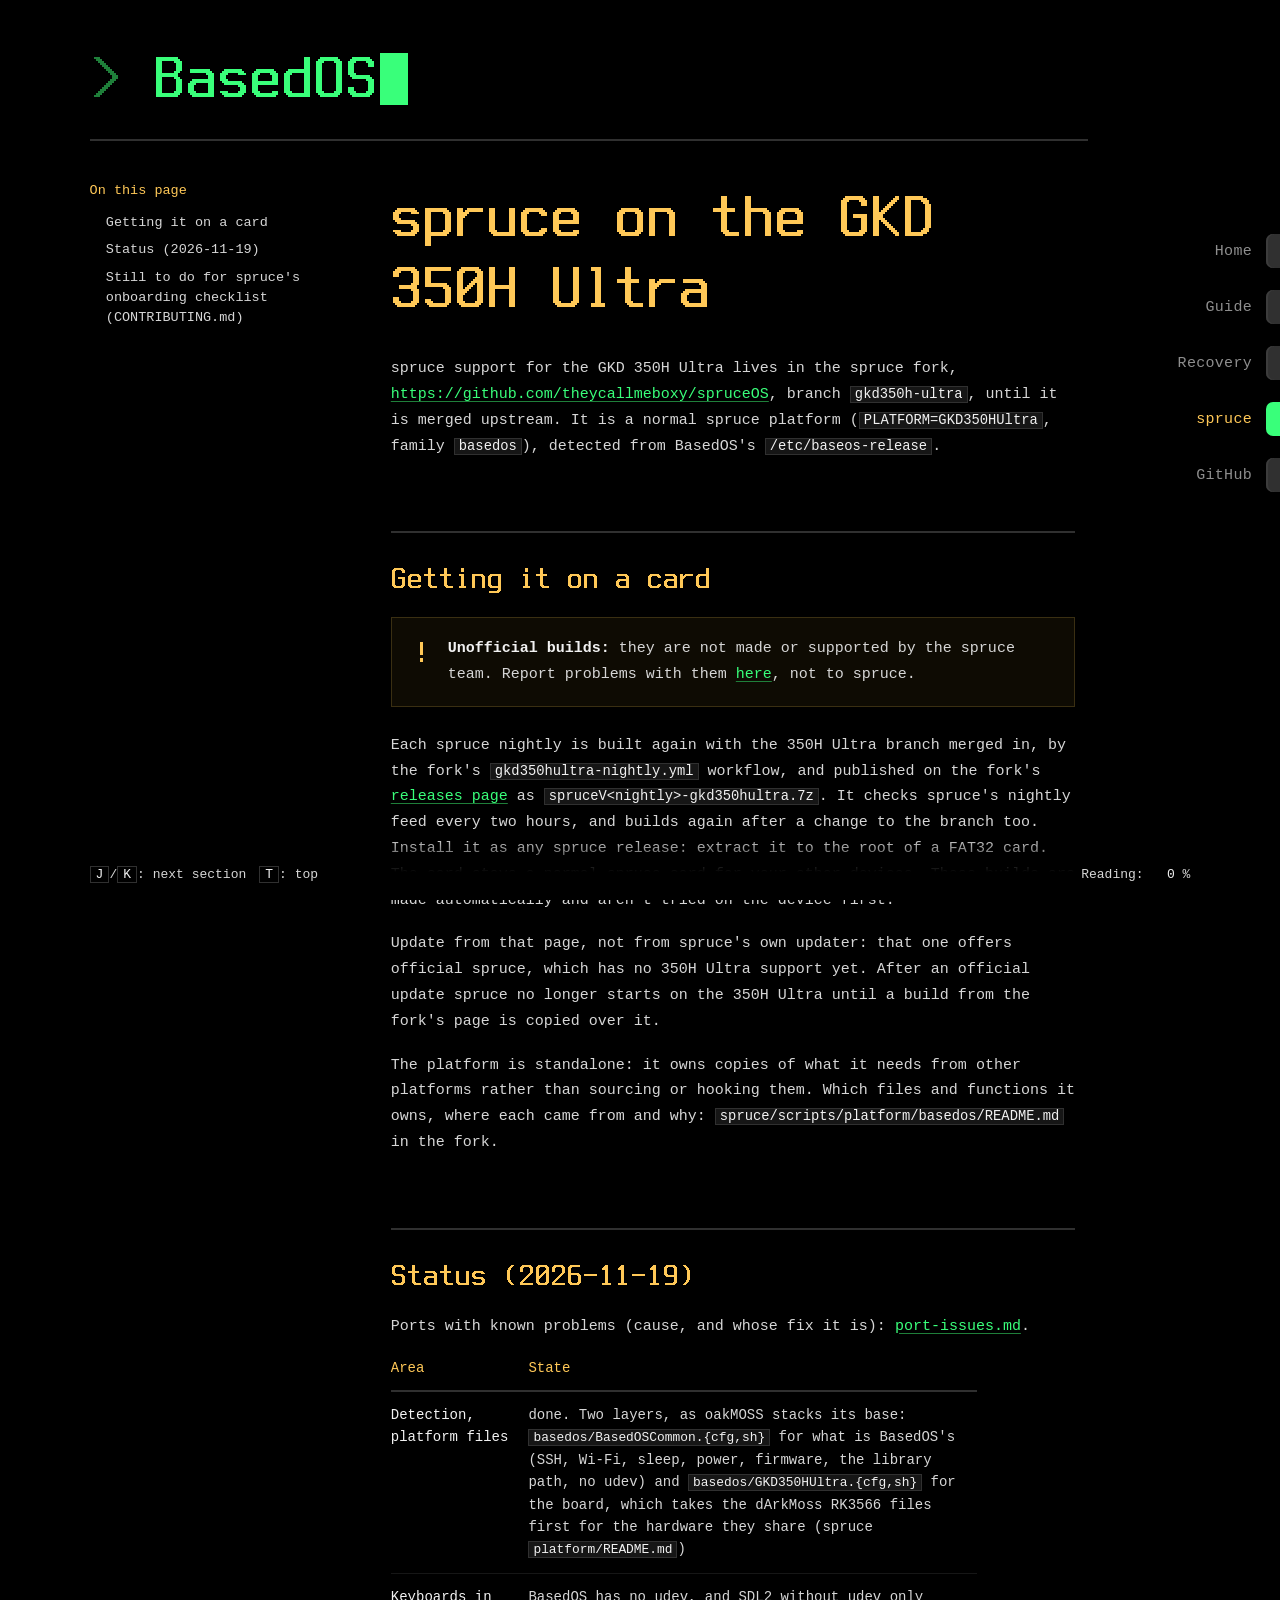
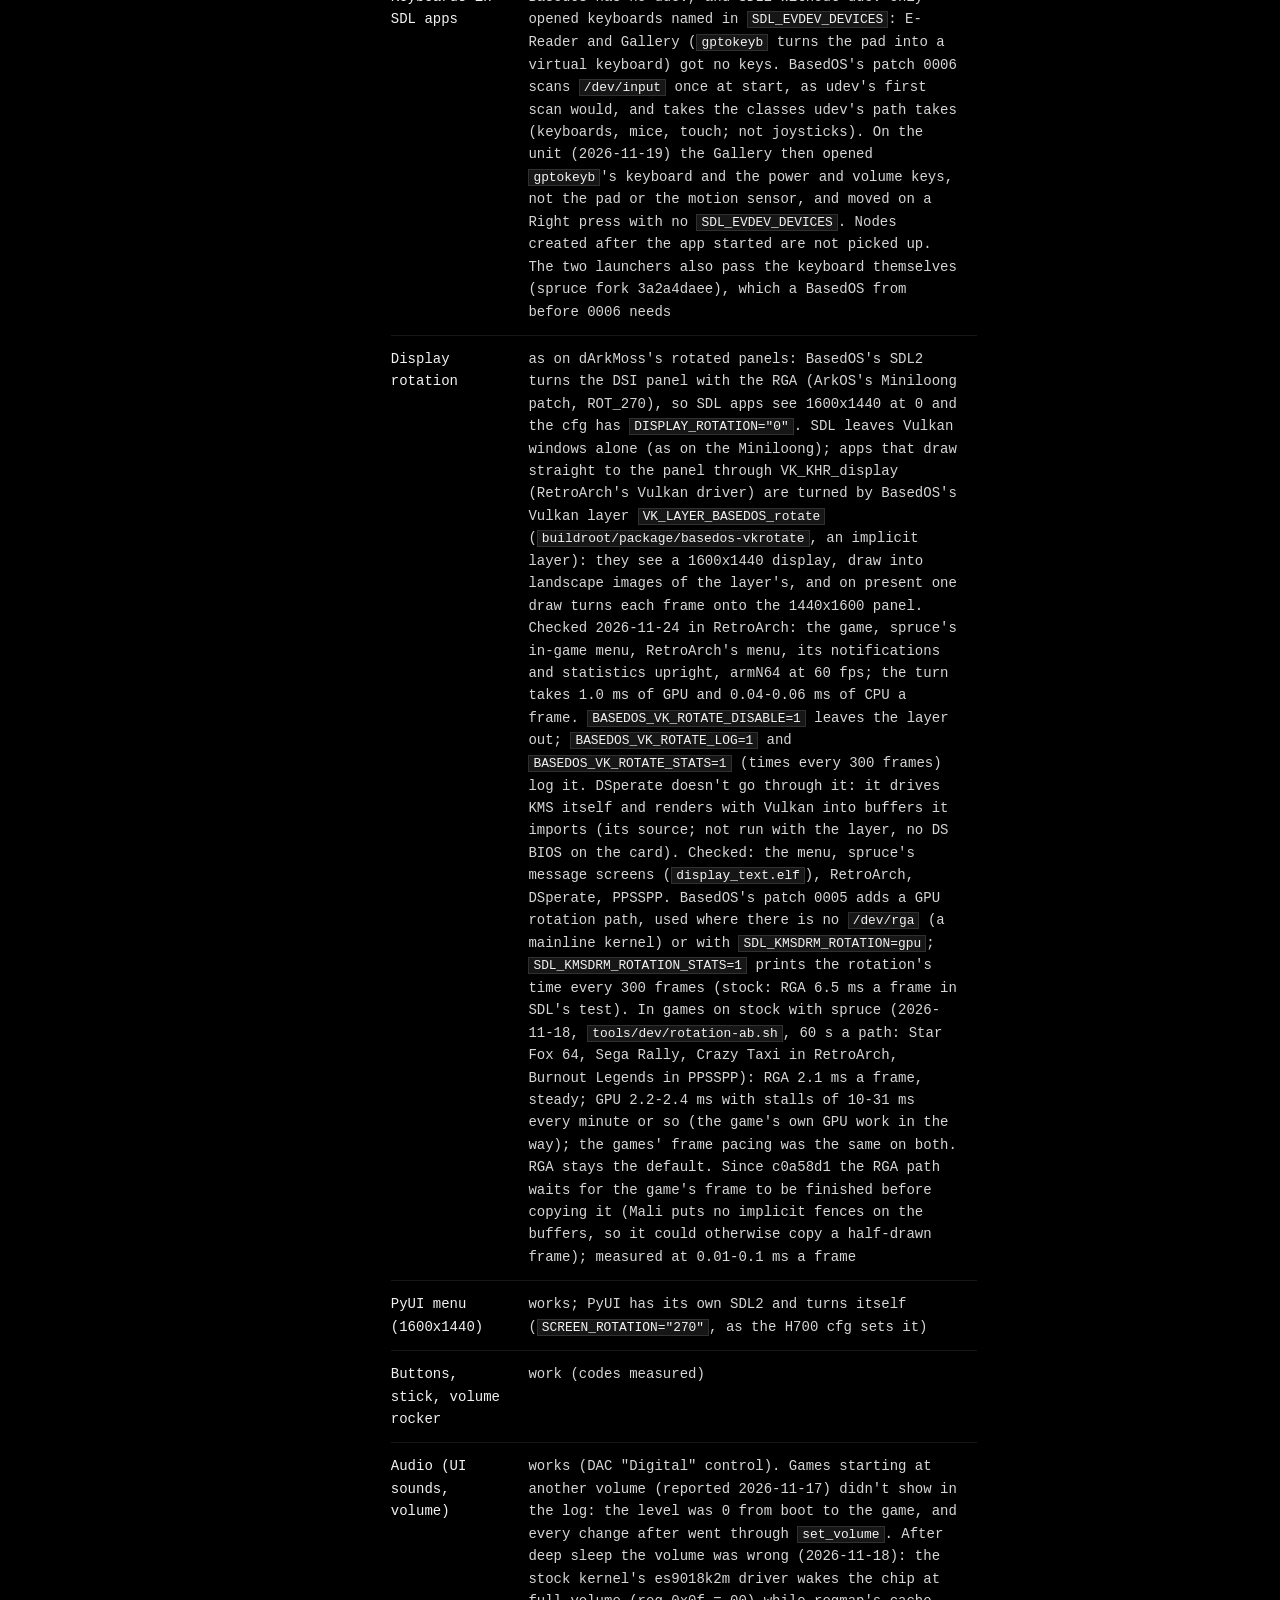
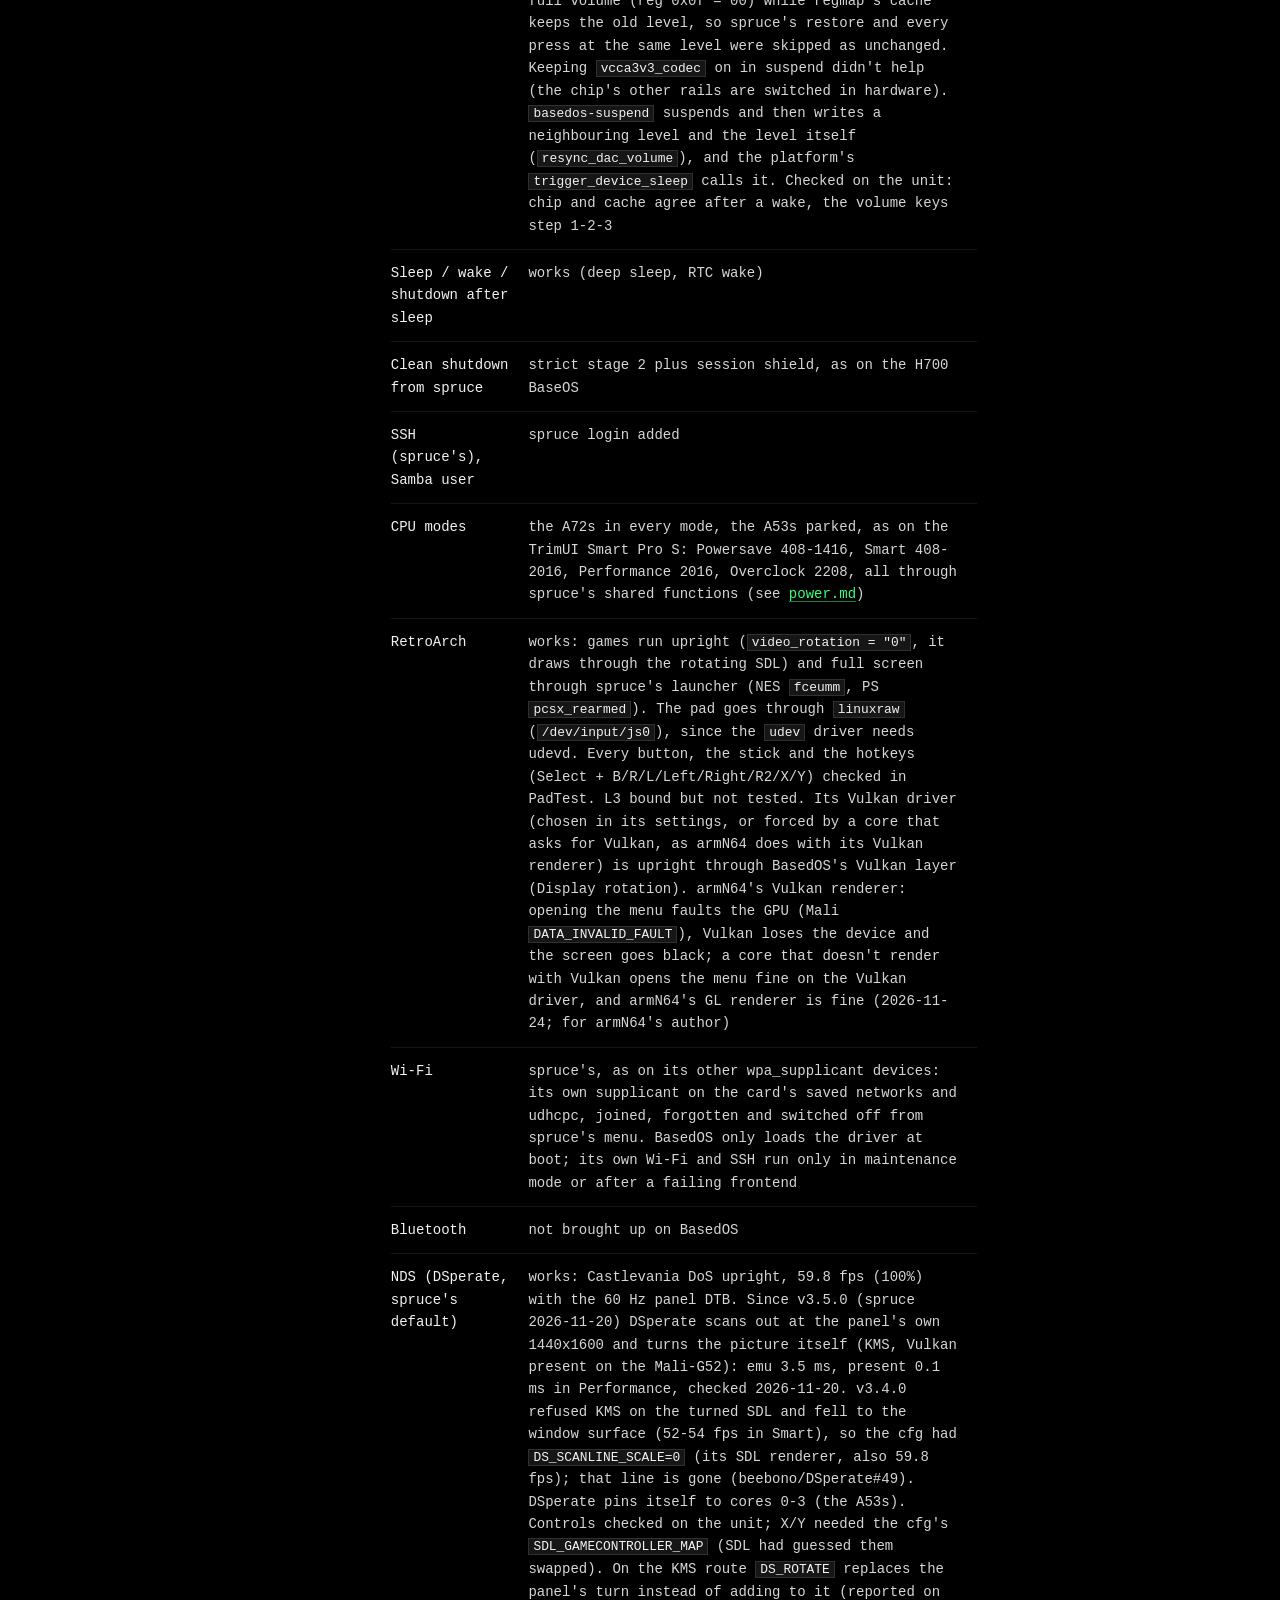
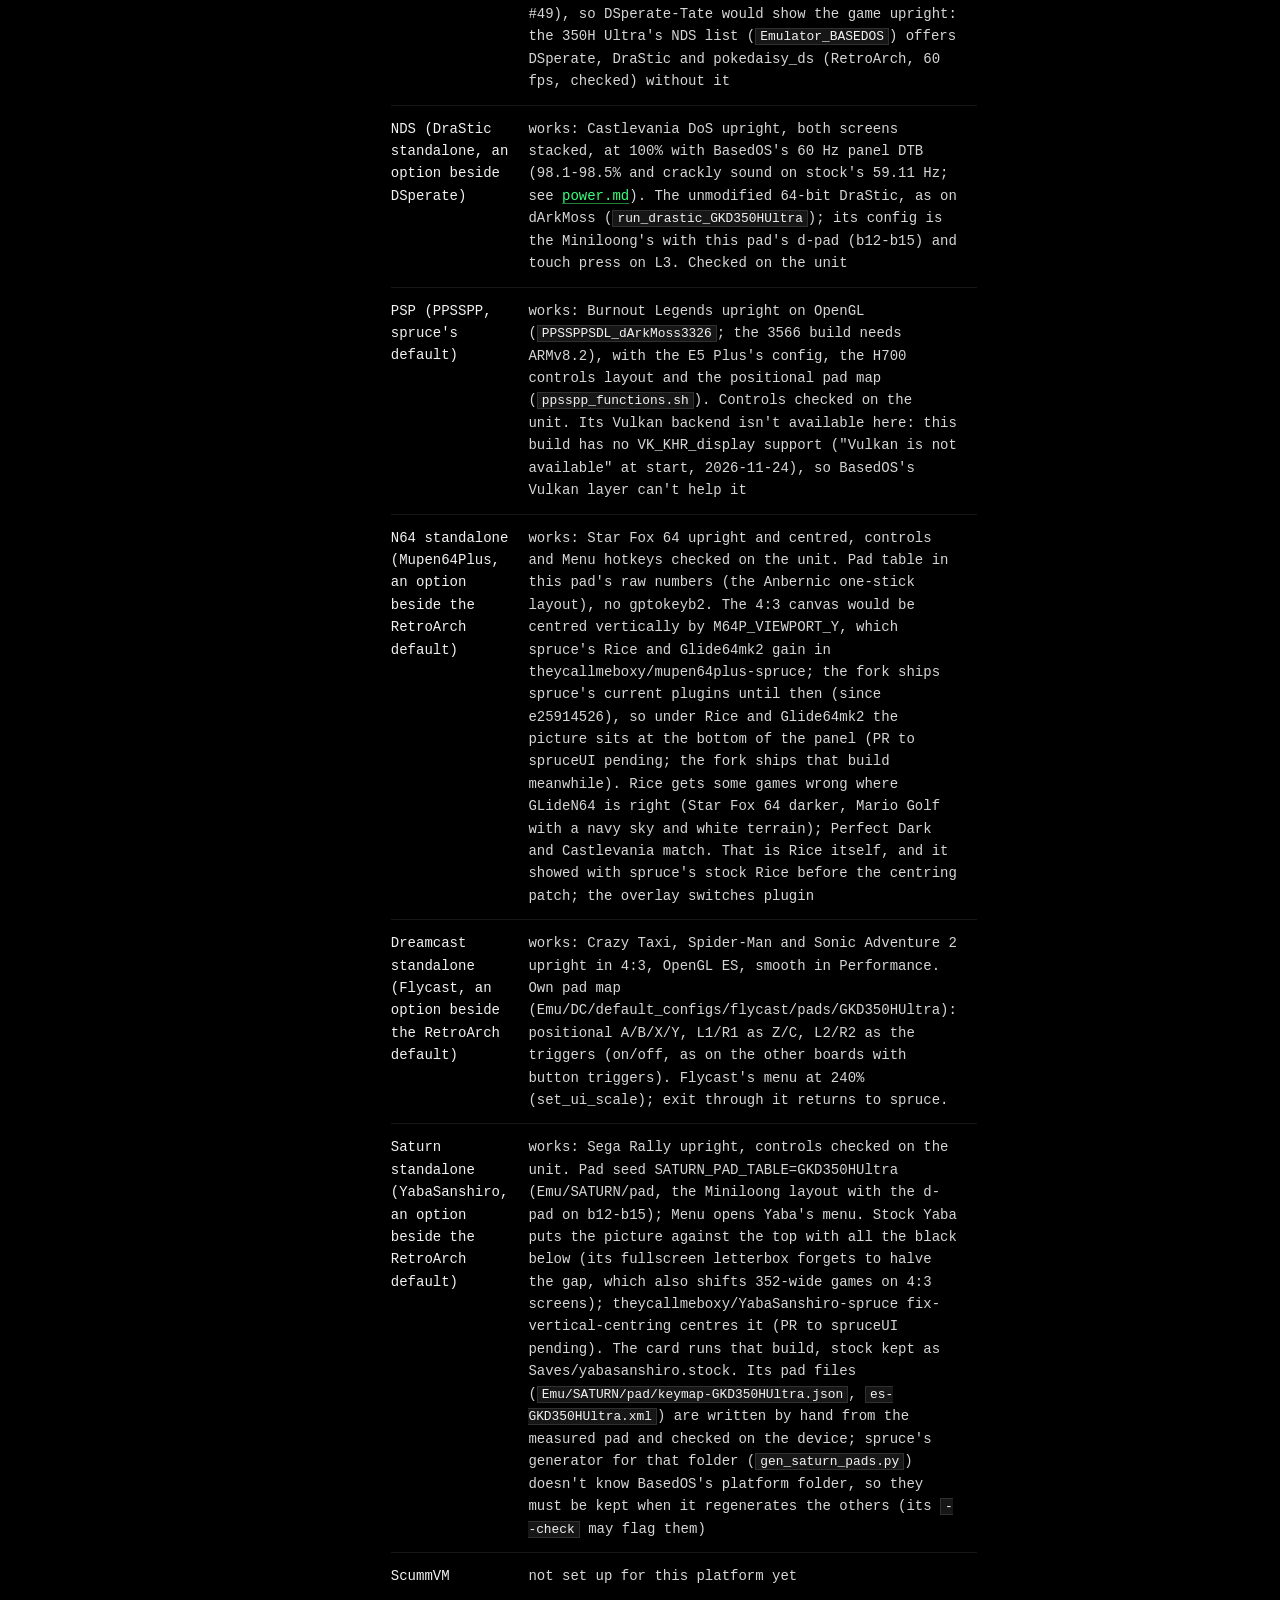
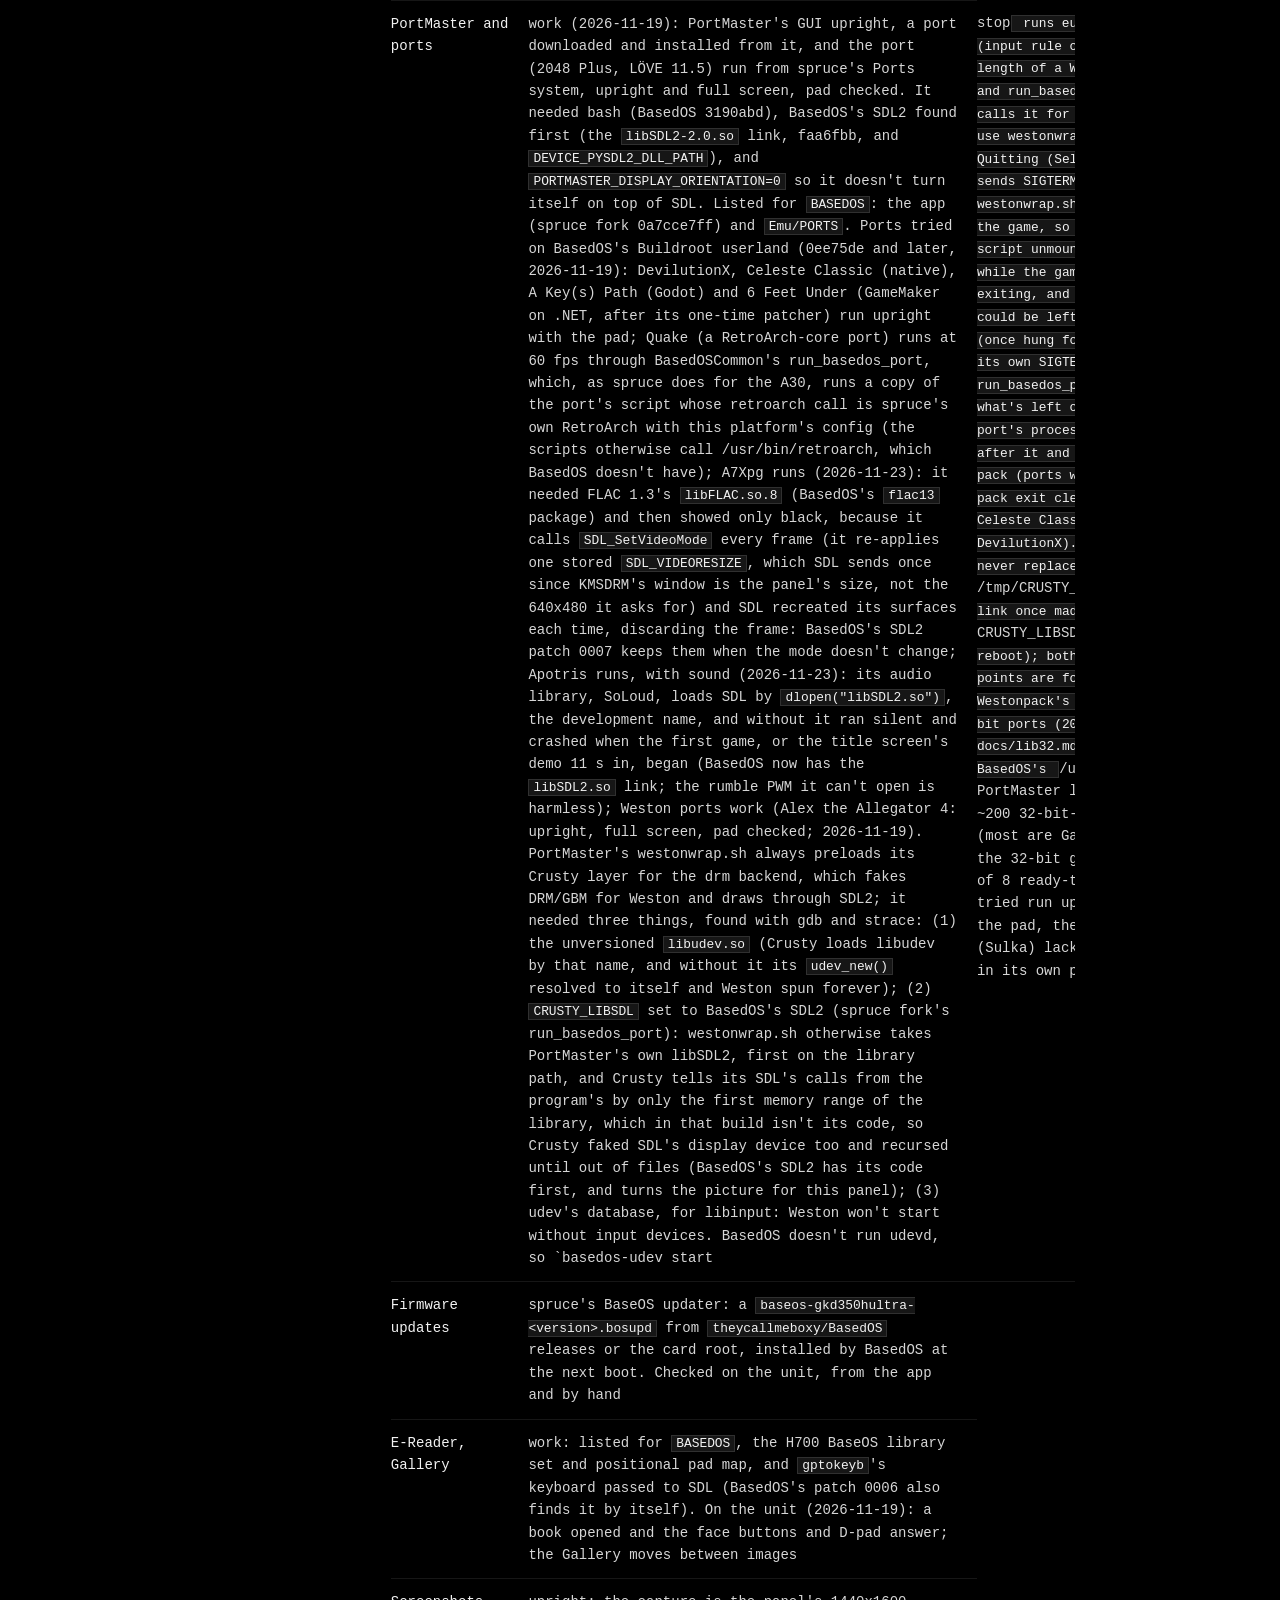
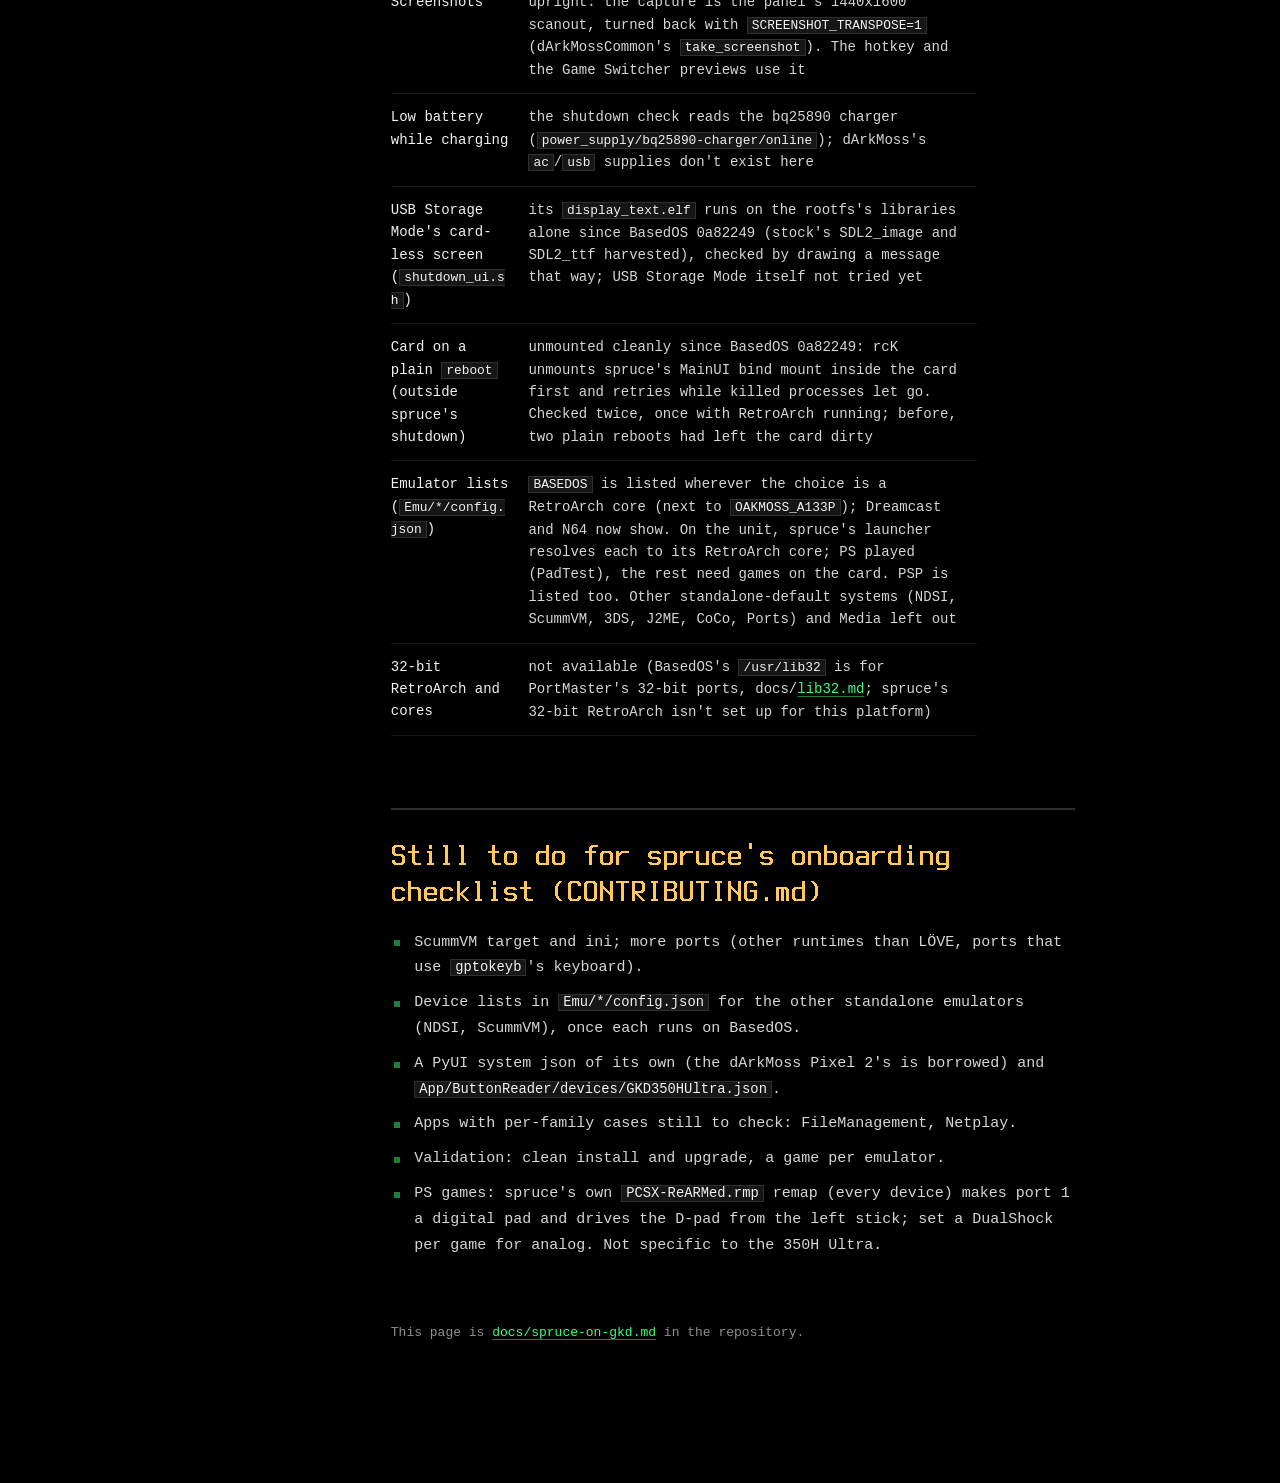
==== commit c991b5bb: "Vulkan layer that turns VK_KHR_display apps onto the portrait panel RetroArch's Vulkan driver (chose" ====
--- a/site/spruce.html
+++ b/site/spruce.html
@@ -20,7 +20,7 @@
 <div class="screen">
 <nav class="menu" aria-label="On this page"><details open><summary>On this page</summary><ol><li class="l2"><a href="#getting-it-on-a-card">Getting it on a card</a></li><li class="l2"><a href="#status-2026-11-19">Status (2026-11-19)</a></li><li class="l2"><a href="#still-to-do-for-spruce-s-onboarding-checklist-contributing-md">Still to do for spruce&#x27;s onboarding checklist (CONTRIBUTING.md)</a></li></ol></details></nav>
 <main id="main">
-<h1 id="spruce-on-the-gkd-350h-ultra"><a class="anchor" href="#spruce-on-the-gkd-350h-ultra" aria-hidden="true" tabindex="-1">#</a>spruce on the GKD 350H Ultra</h1><p>spruce support for the GKD 350H Ultra lives in the spruce fork, <a href="https://github.com/theycallmeboxy/spruceOS">https://github.com/theycallmeboxy/spruceOS</a>, branch <code>gkd350h-ultra</code>, until it is merged upstream. It is a normal spruce platform (<code>PLATFORM=GKD350HUltra</code>, family <code>basedos</code>), detected from BasedOS's <code>/etc/baseos-release</code>.</p><h2 id="getting-it-on-a-card"><a class="anchor" href="#getting-it-on-a-card" aria-hidden="true" tabindex="-1">#</a>Getting it on a card</h2><aside class="note"><span class="bang" aria-hidden="true">!</span><div><p><strong>Unofficial builds:</strong> they are not made or supported by the spruce team. Report problems with them <a href="https://github.com/theycallmeboxy/BasedOS/issues">here</a>, not to spruce.</p></div></aside><p>Each spruce nightly is built again with the 350H Ultra branch merged in, by the fork's <code>gkd350hultra-nightly.yml</code> workflow, and published on the fork's <a href="https://github.com/theycallmeboxy/spruceOS/releases/latest">releases page</a> as <code>spruceV&lt;nightly&gt;-gkd350hultra.7z</code>. It checks spruce's nightly feed every two hours, and builds again after a change to the branch too. Install it as any spruce release: extract it to the root of a FAT32 card. The card stays a normal spruce card for your other devices. These builds are made automatically and aren't tried on the device first.</p><p>Update from that page, not from spruce's own updater: that one offers official spruce, which has no 350H Ultra support yet. After an official update spruce no longer starts on the 350H Ultra until a build from the fork's page is copied over it.</p><p>The platform is standalone: it owns copies of what it needs from other platforms rather than sourcing or hooking them. Which files and functions it owns, where each came from and why: <code>spruce/scripts/platform/basedos/README.md</code> in the fork.</p><h2 id="status-2026-11-19"><a class="anchor" href="#status-2026-11-19" aria-hidden="true" tabindex="-1">#</a>Status (2026-11-19)</h2><p>Ports with known problems (cause, and whose fix it is): <a href="https://github.com/theycallmeboxy/BasedOS/blob/main/docs/port-issues.md"><a href="https://github.com/theycallmeboxy/BasedOS/blob/main/docs/port-issues.md">port-issues.md</a></a>.</p><div class="table"><table><thead><tr><th>Area</th><th>State</th></tr></thead><tbody><tr><td>Detection, platform files</td><td>done. Two layers, as oakMOSS stacks its base: <code>basedos/BasedOSCommon.{cfg,sh}</code> for what is BasedOS's (SSH, Wi-Fi, sleep, power, firmware, the library path, no udev) and <code>basedos/GKD350HUltra.{cfg,sh}</code> for the board, which takes the dArkMoss RK3566 files first for the hardware they share (spruce <code>platform/README.md</code>)</td></tr><tr><td>Keyboards in SDL apps</td><td>BasedOS has no udev, and SDL2 without udev only opened keyboards named in <code>SDL_EVDEV_DEVICES</code>: E-Reader and Gallery (<code>gptokeyb</code> turns the pad into a virtual keyboard) got no keys. BasedOS's patch 0006 scans <code>/dev/input</code> once at start, as udev's first scan would, and takes the classes udev's path takes (keyboards, mice, touch; not joysticks). On the unit (2026-11-19) the Gallery then opened <code>gptokeyb</code>'s keyboard and the power and volume keys, not the pad or the motion sensor, and moved on a Right press with no <code>SDL_EVDEV_DEVICES</code>. Nodes created after the app started are not picked up. The two launchers also pass the keyboard themselves (spruce fork 3a2a4daee), which a BasedOS from before 0006 needs</td></tr><tr><td>Display rotation</td><td>as on dArkMoss's rotated panels: BasedOS's SDL2 turns the DSI panel with the RGA (ArkOS's Miniloong patch, ROT_270), so SDL apps see 1600x1440 at 0 and the cfg has <code>DISPLAY_ROTATION=&quot;0&quot;</code>. Vulkan windows aren't turned (as on the Miniloong). Checked: the menu, spruce's message screens (<code>display_text.elf</code>), RetroArch, DSperate, PPSSPP. BasedOS's patch 0005 adds a GPU rotation path, used where there is no <code>/dev/rga</code> (a mainline kernel) or with <code>SDL_KMSDRM_ROTATION=gpu</code>; <code>SDL_KMSDRM_ROTATION_STATS=1</code> prints the rotation's time every 300 frames (stock: RGA 6.5 ms a frame in SDL's test). In games on stock with spruce (2026-11-18, <code>tools/dev/rotation-ab.sh</code>, 60 s a path: Star Fox 64, Sega Rally, Crazy Taxi in RetroArch, Burnout Legends in PPSSPP): RGA 2.1 ms a frame, steady; GPU 2.2-2.4 ms with stalls of 10-31 ms every minute or so (the game's own GPU work in the way); the games' frame pacing was the same on both. RGA stays the default. Since c0a58d1 the RGA path waits for the game's frame to be finished before copying it (Mali puts no implicit fences on the buffers, so it could otherwise copy a half-drawn frame); measured at 0.01-0.1 ms a frame</td></tr><tr><td>PyUI menu (1600x1440)</td><td>works; PyUI has its own SDL2 and turns itself (<code>SCREEN_ROTATION=&quot;270&quot;</code>, as the H700 cfg sets it)</td></tr><tr><td>Buttons, stick, volume rocker</td><td>work (codes measured)</td></tr><tr><td>Audio (UI sounds, volume)</td><td>works (DAC "Digital" control). Games starting at another volume (reported 2026-11-17) didn't show in the log: the level was 0 from boot to the game, and every change after went through <code>set_volume</code>. After deep sleep the volume was wrong (2026-11-18): the stock kernel's es9018k2m driver wakes the chip at full volume (reg 0x0f = 00) while regmap's cache keeps the old level, so spruce's restore and every press at the same level were skipped as unchanged. Keeping <code>vcca3v3_codec</code> on in suspend didn't help (the chip's other rails are switched in hardware). <code>basedos-suspend</code> suspends and then writes a neighbouring level and the level itself (<code>resync_dac_volume</code>), and the platform's <code>trigger_device_sleep</code> calls it. Checked on the unit: chip and cache agree after a wake, the volume keys step 1-2-3</td></tr><tr><td>Sleep / wake / shutdown after sleep</td><td>works (deep sleep, RTC wake)</td></tr><tr><td>Clean shutdown from spruce</td><td>strict stage 2 plus session shield, as on the H700 BaseOS</td></tr><tr><td>SSH (spruce's), Samba user</td><td>spruce login added</td></tr><tr><td>CPU modes</td><td>the A72s in every mode, the A53s parked, as on the TrimUI Smart Pro S: Powersave 408-1416, Smart 408-2016, Performance 2016, Overclock 2208, all through spruce's shared functions (see <a href="https://github.com/theycallmeboxy/BasedOS/blob/main/docs/power.md">power.md</a>)</td></tr><tr><td>RetroArch</td><td>works: games run upright (<code>video_rotation = &quot;0&quot;</code>, it draws through the rotating SDL) and full screen through spruce's launcher (NES <code>fceumm</code>, PS <code>pcsx_rearmed</code>). The pad goes through <code>linuxraw</code> (<code>/dev/input/js0</code>), since the <code>udev</code> driver needs udevd. Every button, the stick and the hotkeys (Select + B/R/L/Left/Right/R2/X/Y) checked in PadTest. L3 bound but not tested</td></tr><tr><td>Wi-Fi</td><td>spruce's, as on its other wpa_supplicant devices: its own supplicant on the card's saved networks and udhcpc, joined, forgotten and switched off from spruce's menu. BasedOS only loads the driver at boot; its own Wi-Fi and SSH run only in maintenance mode or after a failing frontend</td></tr><tr><td>Bluetooth</td><td>not brought up on BasedOS</td></tr><tr><td>NDS (DSperate, spruce's default)</td><td>works: Castlevania DoS upright, 59.8 fps (100%) with the 60 Hz panel DTB. Since v3.5.0 (spruce 2026-11-20) DSperate scans out at the panel's own 1440x1600 and turns the picture itself (KMS, Vulkan present on the Mali-G52): emu 3.5 ms, present 0.1 ms in Performance, checked 2026-11-20. v3.4.0 refused KMS on the turned SDL and fell to the window surface (52-54 fps in Smart), so the cfg had <code>DS_SCANLINE_SCALE=0</code> (its SDL renderer, also 59.8 fps); that line is gone (beebono/DSperate#49). DSperate pins itself to cores 0-3 (the A53s). Controls checked on the unit; X/Y needed the cfg's <code>SDL_GAMECONTROLLER_MAP</code> (SDL had guessed them swapped). On the KMS route <code>DS_ROTATE</code> replaces the panel's turn instead of adding to it (reported on #49), so DSperate-Tate would show the game upright: the 350H Ultra's NDS list (<code>Emulator_BASEDOS</code>) offers DSperate, DraStic and pokedaisy_ds (RetroArch, 60 fps, checked) without it</td></tr><tr><td>NDS (DraStic standalone, an option beside DSperate)</td><td>works: Castlevania DoS upright, both screens stacked, at 100% with BasedOS's 60 Hz panel DTB (98.1-98.5% and crackly sound on stock's 59.11 Hz; see <a href="https://github.com/theycallmeboxy/BasedOS/blob/main/docs/power.md">power.md</a>). The unmodified 64-bit DraStic, as on dArkMoss (<code>run_drastic_GKD350HUltra</code>); its config is the Miniloong's with this pad's d-pad (b12-b15) and touch press on L3. Checked on the unit</td></tr><tr><td>PSP (PPSSPP, spruce's default)</td><td>works: Burnout Legends upright on OpenGL (<code>PPSSPPSDL_dArkMoss3326</code>; the 3566 build needs ARMv8.2), with the E5 Plus's config, the H700 controls layout and the positional pad map (<code>ppsspp_functions.sh</code>). Controls checked on the unit. Vulkan would need PPSSPP built with ArkOS's Vulkan rotation patch</td></tr><tr><td>N64 standalone (Mupen64Plus, an option beside the RetroArch default)</td><td>works: Star Fox 64 upright and centred, controls and Menu hotkeys checked on the unit. Pad table in this pad's raw numbers (the Anbernic one-stick layout), no gptokeyb2. The 4:3 canvas would be centred vertically by M64P_VIEWPORT_Y, which spruce's Rice and Glide64mk2 gain in theycallmeboxy/mupen64plus-spruce; the fork ships spruce's current plugins until then (since e25914526), so under Rice and Glide64mk2 the picture sits at the bottom of the panel (PR to spruceUI pending; the fork ships that build meanwhile). Rice gets some games wrong where GLideN64 is right (Star Fox 64 darker, Mario Golf with a navy sky and white terrain); Perfect Dark and Castlevania match. That is Rice itself, and it showed with spruce's stock Rice before the centring patch; the overlay switches plugin</td></tr><tr><td>Dreamcast standalone (Flycast, an option beside the RetroArch default)</td><td>works: Crazy Taxi, Spider-Man and Sonic Adventure 2 upright in 4:3, OpenGL ES, smooth in Performance. Own pad map (Emu/DC/default_configs/flycast/pads/GKD350HUltra): positional A/B/X/Y, L1/R1 as Z/C, L2/R2 as the triggers (on/off, as on the other boards with button triggers). Flycast's menu at 240% (set_ui_scale); exit through it returns to spruce.</td></tr><tr><td>Saturn standalone (YabaSanshiro, an option beside the RetroArch default)</td><td>works: Sega Rally upright, controls checked on the unit. Pad seed SATURN_PAD_TABLE=GKD350HUltra (Emu/SATURN/pad, the Miniloong layout with the d-pad on b12-b15); Menu opens Yaba's menu. Stock Yaba puts the picture against the top with all the black below (its fullscreen letterbox forgets to halve the gap, which also shifts 352-wide games on 4:3 screens); theycallmeboxy/YabaSanshiro-spruce fix-vertical-centring centres it (PR to spruceUI pending). The card runs that build, stock kept as Saves/yabasanshiro.stock. Its pad files (<code>Emu/SATURN/pad/keymap-GKD350HUltra.json</code>, <code>es-GKD350HUltra.xml</code>) are written by hand from the measured pad and checked on the device; spruce's generator for that folder (<code>gen_saturn_pads.py</code>) doesn't know BasedOS's platform folder, so they must be kept when it regenerates the others (its <code>--check</code> may flag them)</td></tr><tr><td>ScummVM</td><td>not set up for this platform yet</td></tr><tr><td>PortMaster and ports</td><td>work (2026-11-19): PortMaster's GUI upright, a port downloaded and installed from it, and the port (2048 Plus, LÖVE 11.5) run from spruce's Ports system, upright and full screen, pad checked. It needed bash (BasedOS 3190abd), BasedOS's SDL2 found first (the <code>libSDL2-2.0.so</code> link, faa6fbb, and <code>DEVICE_PYSDL2_DLL_PATH</code>), and <code>PORTMASTER_DISPLAY_ORIENTATION=0</code> so it doesn't turn itself on top of SDL. Listed for <code>BASEDOS</code>: the app (spruce fork 0a7cce7ff) and <code>Emu/PORTS</code>. Ports tried on BasedOS's Buildroot userland (0ee75de and later, 2026-11-19): DevilutionX, Celeste Classic (native), A Key(s) Path (Godot) and 6 Feet Under (GameMaker on .NET, after its one-time patcher) run upright with the pad; Quake (a RetroArch-core port) runs at 60 fps through BasedOSCommon's run_basedos_port, which, as spruce does for the A30, runs a copy of the port's script whose retroarch call is spruce's own RetroArch with this platform's config (the scripts otherwise call /usr/bin/retroarch, which BasedOS doesn't have); A7Xpg runs (2026-11-23): it needed FLAC 1.3's <code>libFLAC.so.8</code> (BasedOS's <code>flac13</code> package) and then showed only black, because it calls <code>SDL_SetVideoMode</code> every frame (it re-applies one stored <code>SDL_VIDEORESIZE</code>, which SDL sends once since KMSDRM's window is the panel's size, not the 640x480 it asks for) and SDL recreated its surfaces each time, discarding the frame: BasedOS's SDL2 patch 0007 keeps them when the mode doesn't change; Apotris runs, with sound (2026-11-23): its audio library, SoLoud, loads SDL by <code>dlopen(&quot;libSDL2.so&quot;)</code>, the development name, and without it ran silent and crashed when the first game, or the title screen's demo 11 s in, began (BasedOS now has the <code>libSDL2.so</code> link; the rumble PWM it can't open is harmless); Weston ports work (Alex the Allegator 4: upright, full screen, pad checked; 2026-11-19). PortMaster's westonwrap.sh always preloads its Crusty layer for the drm backend, which fakes DRM/GBM for Weston and draws through SDL2; it needed three things, found with gdb and strace: (1) the unversioned <code>libudev.so</code> (Crusty loads libudev by that name, and without it its <code>udev_new()</code> resolved to itself and Weston spun forever); (2) <code>CRUSTY_LIBSDL</code> set to BasedOS's SDL2 (spruce fork's run_basedos_port): westonwrap.sh otherwise takes PortMaster's own libSDL2, first on the library path, and Crusty tells its SDL's calls from the program's by only the first memory range of the library, which in that build isn't its code, so Crusty faked SDL's display device too and recursed until out of files (BasedOS's SDL2 has its code first, and turns the picture for this panel); (3) udev's database, for libinput: Weston won't start without input devices. BasedOS doesn't run udevd, so `basedos-udev start</td><td>stop<code> runs eudev&#x27;s udevd (input rule only) for the length of a Weston port, and run_basedos_port calls it for ports that use westonwrap.sh. Quitting (Select+Start) sends SIGTERM to westonwrap.sh along with the game, so the port&#x27;s script unmounts the pack while the game is still exiting, and the game could be left behind (once hung for good in its own SIGTERM handler); run_basedos_port ends what&#x27;s left of a Weston port&#x27;s process group 3 s after it and unmounts the pack (ports without the pack exit cleanly: Celeste Classic, DevilutionX). Crusty also never replaces its </code>/tmp/CRUSTY_LIBSDL64.so<code> link once made (a changed </code>CRUSTY_LIBSDL<code> takes a reboot); both Crusty points are for Westonpack&#x27;s author. 32-bit ports (2026-11-19, docs/lib32.md): with BasedOS&#x27;s </code>/usr/lib32`, PortMaster lists its ~200 32-bit-only ports (most are GameMaker on the 32-bit gmloader); 7 of 8 ready-to-run ones tried run upright with the pad, the eighth (Sulka) lacks a library in its own package</td></tr><tr><td>Firmware updates</td><td>spruce's BaseOS updater: a <code>baseos-gkd350hultra-&lt;version&gt;.bosupd</code> from <code>theycallmeboxy/BasedOS</code> releases or the card root, installed by BasedOS at the next boot. Checked on the unit, from the app and by hand</td></tr><tr><td>E-Reader, Gallery</td><td>work: listed for <code>BASEDOS</code>, the H700 BaseOS library set and positional pad map, and <code>gptokeyb</code>'s keyboard passed to SDL (BasedOS's patch 0006 also finds it by itself). On the unit (2026-11-19): a book opened and the face buttons and D-pad answer; the Gallery moves between images</td></tr><tr><td>Screenshots</td><td>upright: the capture is the panel's 1440x1600 scanout, turned back with <code>SCREENSHOT_TRANSPOSE=1</code> (dArkMossCommon's <code>take_screenshot</code>). The hotkey and the Game Switcher previews use it</td></tr><tr><td>Low battery while charging</td><td>the shutdown check reads the bq25890 charger (<code>power_supply/bq25890-charger/online</code>); dArkMoss's <code>ac</code>/<code>usb</code> supplies don't exist here</td></tr><tr><td>USB Storage Mode's card-less screen (<code>shutdown_ui.sh</code>)</td><td>its <code>display_text.elf</code> runs on the rootfs's libraries alone since BasedOS 0a82249 (stock's SDL2_image and SDL2_ttf harvested), checked by drawing a message that way; USB Storage Mode itself not tried yet</td></tr><tr><td>Card on a plain <code>reboot</code> (outside spruce's shutdown)</td><td>unmounted cleanly since BasedOS 0a82249: rcK unmounts spruce's MainUI bind mount inside the card first and retries while killed processes let go. Checked twice, once with RetroArch running; before, two plain reboots had left the card dirty</td></tr><tr><td>Emulator lists (<code>Emu/*/config.json</code>)</td><td><code>BASEDOS</code> is listed wherever the choice is a RetroArch core (next to <code>OAKMOSS_A133P</code>); Dreamcast and N64 now show. On the unit, spruce's launcher resolves each to its RetroArch core; PS played (PadTest), the rest need games on the card. PSP is listed too. Other standalone-default systems (NDSI, ScummVM, 3DS, J2ME, CoCo, Ports) and Media left out</td></tr><tr><td>32-bit RetroArch and cores</td><td>not available (BasedOS's <code>/usr/lib32</code> is for PortMaster's 32-bit ports, docs/<a href="https://github.com/theycallmeboxy/BasedOS/blob/main/docs/lib32.md">lib32.md</a>; spruce's 32-bit RetroArch isn't set up for this platform)</td></tr></tbody></table></div><h2 id="still-to-do-for-spruce-s-onboarding-checklist-contributing-md"><a class="anchor" href="#still-to-do-for-spruce-s-onboarding-checklist-contributing-md" aria-hidden="true" tabindex="-1">#</a>Still to do for spruce's onboarding checklist (CONTRIBUTING.md)</h2><ul><li>ScummVM target and ini; more ports (other runtimes than LÖVE, ports that use <code>gptokeyb</code>'s keyboard).</li><li>Device lists in <code>Emu/*/config.json</code> for the other standalone emulators (NDSI, ScummVM), once each runs on BasedOS.</li><li>A PyUI system json of its own (the dArkMoss Pixel 2's is borrowed) and <code>App/ButtonReader/devices/GKD350HUltra.json</code>.</li><li>Apps with per-family cases still to check: FileManagement, Netplay.</li><li>Validation: clean install and upgrade, a game per emulator.</li><li>PS games: spruce's own <code>PCSX-ReARMed.rmp</code> remap (every device) makes port 1 a digital pad and drives the D-pad from the left stick; set a DualShock per game for analog. Not specific to the 350H Ultra.</li></ul><p class="source">This page is <a href="https://github.com/theycallmeboxy/BasedOS/blob/main/docs/spruce-on-gkd.md">docs/spruce-on-gkd.md</a> in the repository.</p>
+<h1 id="spruce-on-the-gkd-350h-ultra"><a class="anchor" href="#spruce-on-the-gkd-350h-ultra" aria-hidden="true" tabindex="-1">#</a>spruce on the GKD 350H Ultra</h1><p>spruce support for the GKD 350H Ultra lives in the spruce fork, <a href="https://github.com/theycallmeboxy/spruceOS">https://github.com/theycallmeboxy/spruceOS</a>, branch <code>gkd350h-ultra</code>, until it is merged upstream. It is a normal spruce platform (<code>PLATFORM=GKD350HUltra</code>, family <code>basedos</code>), detected from BasedOS's <code>/etc/baseos-release</code>.</p><h2 id="getting-it-on-a-card"><a class="anchor" href="#getting-it-on-a-card" aria-hidden="true" tabindex="-1">#</a>Getting it on a card</h2><aside class="note"><span class="bang" aria-hidden="true">!</span><div><p><strong>Unofficial builds:</strong> they are not made or supported by the spruce team. Report problems with them <a href="https://github.com/theycallmeboxy/BasedOS/issues">here</a>, not to spruce.</p></div></aside><p>Each spruce nightly is built again with the 350H Ultra branch merged in, by the fork's <code>gkd350hultra-nightly.yml</code> workflow, and published on the fork's <a href="https://github.com/theycallmeboxy/spruceOS/releases/latest">releases page</a> as <code>spruceV&lt;nightly&gt;-gkd350hultra.7z</code>. It checks spruce's nightly feed every two hours, and builds again after a change to the branch too. Install it as any spruce release: extract it to the root of a FAT32 card. The card stays a normal spruce card for your other devices. These builds are made automatically and aren't tried on the device first.</p><p>Update from that page, not from spruce's own updater: that one offers official spruce, which has no 350H Ultra support yet. After an official update spruce no longer starts on the 350H Ultra until a build from the fork's page is copied over it.</p><p>The platform is standalone: it owns copies of what it needs from other platforms rather than sourcing or hooking them. Which files and functions it owns, where each came from and why: <code>spruce/scripts/platform/basedos/README.md</code> in the fork.</p><h2 id="status-2026-11-19"><a class="anchor" href="#status-2026-11-19" aria-hidden="true" tabindex="-1">#</a>Status (2026-11-19)</h2><p>Ports with known problems (cause, and whose fix it is): <a href="https://github.com/theycallmeboxy/BasedOS/blob/main/docs/port-issues.md"><a href="https://github.com/theycallmeboxy/BasedOS/blob/main/docs/port-issues.md">port-issues.md</a></a>.</p><div class="table"><table><thead><tr><th>Area</th><th>State</th></tr></thead><tbody><tr><td>Detection, platform files</td><td>done. Two layers, as oakMOSS stacks its base: <code>basedos/BasedOSCommon.{cfg,sh}</code> for what is BasedOS's (SSH, Wi-Fi, sleep, power, firmware, the library path, no udev) and <code>basedos/GKD350HUltra.{cfg,sh}</code> for the board, which takes the dArkMoss RK3566 files first for the hardware they share (spruce <code>platform/README.md</code>)</td></tr><tr><td>Keyboards in SDL apps</td><td>BasedOS has no udev, and SDL2 without udev only opened keyboards named in <code>SDL_EVDEV_DEVICES</code>: E-Reader and Gallery (<code>gptokeyb</code> turns the pad into a virtual keyboard) got no keys. BasedOS's patch 0006 scans <code>/dev/input</code> once at start, as udev's first scan would, and takes the classes udev's path takes (keyboards, mice, touch; not joysticks). On the unit (2026-11-19) the Gallery then opened <code>gptokeyb</code>'s keyboard and the power and volume keys, not the pad or the motion sensor, and moved on a Right press with no <code>SDL_EVDEV_DEVICES</code>. Nodes created after the app started are not picked up. The two launchers also pass the keyboard themselves (spruce fork 3a2a4daee), which a BasedOS from before 0006 needs</td></tr><tr><td>Display rotation</td><td>as on dArkMoss's rotated panels: BasedOS's SDL2 turns the DSI panel with the RGA (ArkOS's Miniloong patch, ROT_270), so SDL apps see 1600x1440 at 0 and the cfg has <code>DISPLAY_ROTATION=&quot;0&quot;</code>. SDL leaves Vulkan windows alone (as on the Miniloong); apps that draw straight to the panel through VK_KHR_display (RetroArch's Vulkan driver) are turned by BasedOS's Vulkan layer <code>VK_LAYER_BASEDOS_rotate</code> (<code>buildroot/package/basedos-vkrotate</code>, an implicit layer): they see a 1600x1440 display, draw into landscape images of the layer's, and on present one draw turns each frame onto the 1440x1600 panel. Checked 2026-11-24 in RetroArch: the game, spruce's in-game menu, RetroArch's menu, its notifications and statistics upright, armN64 at 60 fps; the turn takes 1.0 ms of GPU and 0.04-0.06 ms of CPU a frame. <code>BASEDOS_VK_ROTATE_DISABLE=1</code> leaves the layer out; <code>BASEDOS_VK_ROTATE_LOG=1</code> and <code>BASEDOS_VK_ROTATE_STATS=1</code> (times every 300 frames) log it. DSperate doesn't go through it: it drives KMS itself and renders with Vulkan into buffers it imports (its source; not run with the layer, no DS BIOS on the card). Checked: the menu, spruce's message screens (<code>display_text.elf</code>), RetroArch, DSperate, PPSSPP. BasedOS's patch 0005 adds a GPU rotation path, used where there is no <code>/dev/rga</code> (a mainline kernel) or with <code>SDL_KMSDRM_ROTATION=gpu</code>; <code>SDL_KMSDRM_ROTATION_STATS=1</code> prints the rotation's time every 300 frames (stock: RGA 6.5 ms a frame in SDL's test). In games on stock with spruce (2026-11-18, <code>tools/dev/rotation-ab.sh</code>, 60 s a path: Star Fox 64, Sega Rally, Crazy Taxi in RetroArch, Burnout Legends in PPSSPP): RGA 2.1 ms a frame, steady; GPU 2.2-2.4 ms with stalls of 10-31 ms every minute or so (the game's own GPU work in the way); the games' frame pacing was the same on both. RGA stays the default. Since c0a58d1 the RGA path waits for the game's frame to be finished before copying it (Mali puts no implicit fences on the buffers, so it could otherwise copy a half-drawn frame); measured at 0.01-0.1 ms a frame</td></tr><tr><td>PyUI menu (1600x1440)</td><td>works; PyUI has its own SDL2 and turns itself (<code>SCREEN_ROTATION=&quot;270&quot;</code>, as the H700 cfg sets it)</td></tr><tr><td>Buttons, stick, volume rocker</td><td>work (codes measured)</td></tr><tr><td>Audio (UI sounds, volume)</td><td>works (DAC "Digital" control). Games starting at another volume (reported 2026-11-17) didn't show in the log: the level was 0 from boot to the game, and every change after went through <code>set_volume</code>. After deep sleep the volume was wrong (2026-11-18): the stock kernel's es9018k2m driver wakes the chip at full volume (reg 0x0f = 00) while regmap's cache keeps the old level, so spruce's restore and every press at the same level were skipped as unchanged. Keeping <code>vcca3v3_codec</code> on in suspend didn't help (the chip's other rails are switched in hardware). <code>basedos-suspend</code> suspends and then writes a neighbouring level and the level itself (<code>resync_dac_volume</code>), and the platform's <code>trigger_device_sleep</code> calls it. Checked on the unit: chip and cache agree after a wake, the volume keys step 1-2-3</td></tr><tr><td>Sleep / wake / shutdown after sleep</td><td>works (deep sleep, RTC wake)</td></tr><tr><td>Clean shutdown from spruce</td><td>strict stage 2 plus session shield, as on the H700 BaseOS</td></tr><tr><td>SSH (spruce's), Samba user</td><td>spruce login added</td></tr><tr><td>CPU modes</td><td>the A72s in every mode, the A53s parked, as on the TrimUI Smart Pro S: Powersave 408-1416, Smart 408-2016, Performance 2016, Overclock 2208, all through spruce's shared functions (see <a href="https://github.com/theycallmeboxy/BasedOS/blob/main/docs/power.md">power.md</a>)</td></tr><tr><td>RetroArch</td><td>works: games run upright (<code>video_rotation = &quot;0&quot;</code>, it draws through the rotating SDL) and full screen through spruce's launcher (NES <code>fceumm</code>, PS <code>pcsx_rearmed</code>). The pad goes through <code>linuxraw</code> (<code>/dev/input/js0</code>), since the <code>udev</code> driver needs udevd. Every button, the stick and the hotkeys (Select + B/R/L/Left/Right/R2/X/Y) checked in PadTest. L3 bound but not tested. Its Vulkan driver (chosen in its settings, or forced by a core that asks for Vulkan, as armN64 does with its Vulkan renderer) is upright through BasedOS's Vulkan layer (Display rotation). armN64's Vulkan renderer: opening the menu faults the GPU (Mali <code>DATA_INVALID_FAULT</code>), Vulkan loses the device and the screen goes black; a core that doesn't render with Vulkan opens the menu fine on the Vulkan driver, and armN64's GL renderer is fine (2026-11-24; for armN64's author)</td></tr><tr><td>Wi-Fi</td><td>spruce's, as on its other wpa_supplicant devices: its own supplicant on the card's saved networks and udhcpc, joined, forgotten and switched off from spruce's menu. BasedOS only loads the driver at boot; its own Wi-Fi and SSH run only in maintenance mode or after a failing frontend</td></tr><tr><td>Bluetooth</td><td>not brought up on BasedOS</td></tr><tr><td>NDS (DSperate, spruce's default)</td><td>works: Castlevania DoS upright, 59.8 fps (100%) with the 60 Hz panel DTB. Since v3.5.0 (spruce 2026-11-20) DSperate scans out at the panel's own 1440x1600 and turns the picture itself (KMS, Vulkan present on the Mali-G52): emu 3.5 ms, present 0.1 ms in Performance, checked 2026-11-20. v3.4.0 refused KMS on the turned SDL and fell to the window surface (52-54 fps in Smart), so the cfg had <code>DS_SCANLINE_SCALE=0</code> (its SDL renderer, also 59.8 fps); that line is gone (beebono/DSperate#49). DSperate pins itself to cores 0-3 (the A53s). Controls checked on the unit; X/Y needed the cfg's <code>SDL_GAMECONTROLLER_MAP</code> (SDL had guessed them swapped). On the KMS route <code>DS_ROTATE</code> replaces the panel's turn instead of adding to it (reported on #49), so DSperate-Tate would show the game upright: the 350H Ultra's NDS list (<code>Emulator_BASEDOS</code>) offers DSperate, DraStic and pokedaisy_ds (RetroArch, 60 fps, checked) without it</td></tr><tr><td>NDS (DraStic standalone, an option beside DSperate)</td><td>works: Castlevania DoS upright, both screens stacked, at 100% with BasedOS's 60 Hz panel DTB (98.1-98.5% and crackly sound on stock's 59.11 Hz; see <a href="https://github.com/theycallmeboxy/BasedOS/blob/main/docs/power.md">power.md</a>). The unmodified 64-bit DraStic, as on dArkMoss (<code>run_drastic_GKD350HUltra</code>); its config is the Miniloong's with this pad's d-pad (b12-b15) and touch press on L3. Checked on the unit</td></tr><tr><td>PSP (PPSSPP, spruce's default)</td><td>works: Burnout Legends upright on OpenGL (<code>PPSSPPSDL_dArkMoss3326</code>; the 3566 build needs ARMv8.2), with the E5 Plus's config, the H700 controls layout and the positional pad map (<code>ppsspp_functions.sh</code>). Controls checked on the unit. Its Vulkan backend isn't available here: this build has no VK_KHR_display support ("Vulkan is not available" at start, 2026-11-24), so BasedOS's Vulkan layer can't help it</td></tr><tr><td>N64 standalone (Mupen64Plus, an option beside the RetroArch default)</td><td>works: Star Fox 64 upright and centred, controls and Menu hotkeys checked on the unit. Pad table in this pad's raw numbers (the Anbernic one-stick layout), no gptokeyb2. The 4:3 canvas would be centred vertically by M64P_VIEWPORT_Y, which spruce's Rice and Glide64mk2 gain in theycallmeboxy/mupen64plus-spruce; the fork ships spruce's current plugins until then (since e25914526), so under Rice and Glide64mk2 the picture sits at the bottom of the panel (PR to spruceUI pending; the fork ships that build meanwhile). Rice gets some games wrong where GLideN64 is right (Star Fox 64 darker, Mario Golf with a navy sky and white terrain); Perfect Dark and Castlevania match. That is Rice itself, and it showed with spruce's stock Rice before the centring patch; the overlay switches plugin</td></tr><tr><td>Dreamcast standalone (Flycast, an option beside the RetroArch default)</td><td>works: Crazy Taxi, Spider-Man and Sonic Adventure 2 upright in 4:3, OpenGL ES, smooth in Performance. Own pad map (Emu/DC/default_configs/flycast/pads/GKD350HUltra): positional A/B/X/Y, L1/R1 as Z/C, L2/R2 as the triggers (on/off, as on the other boards with button triggers). Flycast's menu at 240% (set_ui_scale); exit through it returns to spruce.</td></tr><tr><td>Saturn standalone (YabaSanshiro, an option beside the RetroArch default)</td><td>works: Sega Rally upright, controls checked on the unit. Pad seed SATURN_PAD_TABLE=GKD350HUltra (Emu/SATURN/pad, the Miniloong layout with the d-pad on b12-b15); Menu opens Yaba's menu. Stock Yaba puts the picture against the top with all the black below (its fullscreen letterbox forgets to halve the gap, which also shifts 352-wide games on 4:3 screens); theycallmeboxy/YabaSanshiro-spruce fix-vertical-centring centres it (PR to spruceUI pending). The card runs that build, stock kept as Saves/yabasanshiro.stock. Its pad files (<code>Emu/SATURN/pad/keymap-GKD350HUltra.json</code>, <code>es-GKD350HUltra.xml</code>) are written by hand from the measured pad and checked on the device; spruce's generator for that folder (<code>gen_saturn_pads.py</code>) doesn't know BasedOS's platform folder, so they must be kept when it regenerates the others (its <code>--check</code> may flag them)</td></tr><tr><td>ScummVM</td><td>not set up for this platform yet</td></tr><tr><td>PortMaster and ports</td><td>work (2026-11-19): PortMaster's GUI upright, a port downloaded and installed from it, and the port (2048 Plus, LÖVE 11.5) run from spruce's Ports system, upright and full screen, pad checked. It needed bash (BasedOS 3190abd), BasedOS's SDL2 found first (the <code>libSDL2-2.0.so</code> link, faa6fbb, and <code>DEVICE_PYSDL2_DLL_PATH</code>), and <code>PORTMASTER_DISPLAY_ORIENTATION=0</code> so it doesn't turn itself on top of SDL. Listed for <code>BASEDOS</code>: the app (spruce fork 0a7cce7ff) and <code>Emu/PORTS</code>. Ports tried on BasedOS's Buildroot userland (0ee75de and later, 2026-11-19): DevilutionX, Celeste Classic (native), A Key(s) Path (Godot) and 6 Feet Under (GameMaker on .NET, after its one-time patcher) run upright with the pad; Quake (a RetroArch-core port) runs at 60 fps through BasedOSCommon's run_basedos_port, which, as spruce does for the A30, runs a copy of the port's script whose retroarch call is spruce's own RetroArch with this platform's config (the scripts otherwise call /usr/bin/retroarch, which BasedOS doesn't have); A7Xpg runs (2026-11-23): it needed FLAC 1.3's <code>libFLAC.so.8</code> (BasedOS's <code>flac13</code> package) and then showed only black, because it calls <code>SDL_SetVideoMode</code> every frame (it re-applies one stored <code>SDL_VIDEORESIZE</code>, which SDL sends once since KMSDRM's window is the panel's size, not the 640x480 it asks for) and SDL recreated its surfaces each time, discarding the frame: BasedOS's SDL2 patch 0007 keeps them when the mode doesn't change; Apotris runs, with sound (2026-11-23): its audio library, SoLoud, loads SDL by <code>dlopen(&quot;libSDL2.so&quot;)</code>, the development name, and without it ran silent and crashed when the first game, or the title screen's demo 11 s in, began (BasedOS now has the <code>libSDL2.so</code> link; the rumble PWM it can't open is harmless); Weston ports work (Alex the Allegator 4: upright, full screen, pad checked; 2026-11-19). PortMaster's westonwrap.sh always preloads its Crusty layer for the drm backend, which fakes DRM/GBM for Weston and draws through SDL2; it needed three things, found with gdb and strace: (1) the unversioned <code>libudev.so</code> (Crusty loads libudev by that name, and without it its <code>udev_new()</code> resolved to itself and Weston spun forever); (2) <code>CRUSTY_LIBSDL</code> set to BasedOS's SDL2 (spruce fork's run_basedos_port): westonwrap.sh otherwise takes PortMaster's own libSDL2, first on the library path, and Crusty tells its SDL's calls from the program's by only the first memory range of the library, which in that build isn't its code, so Crusty faked SDL's display device too and recursed until out of files (BasedOS's SDL2 has its code first, and turns the picture for this panel); (3) udev's database, for libinput: Weston won't start without input devices. BasedOS doesn't run udevd, so `basedos-udev start</td><td>stop<code> runs eudev&#x27;s udevd (input rule only) for the length of a Weston port, and run_basedos_port calls it for ports that use westonwrap.sh. Quitting (Select+Start) sends SIGTERM to westonwrap.sh along with the game, so the port&#x27;s script unmounts the pack while the game is still exiting, and the game could be left behind (once hung for good in its own SIGTERM handler); run_basedos_port ends what&#x27;s left of a Weston port&#x27;s process group 3 s after it and unmounts the pack (ports without the pack exit cleanly: Celeste Classic, DevilutionX). Crusty also never replaces its </code>/tmp/CRUSTY_LIBSDL64.so<code> link once made (a changed </code>CRUSTY_LIBSDL<code> takes a reboot); both Crusty points are for Westonpack&#x27;s author. 32-bit ports (2026-11-19, docs/lib32.md): with BasedOS&#x27;s </code>/usr/lib32`, PortMaster lists its ~200 32-bit-only ports (most are GameMaker on the 32-bit gmloader); 7 of 8 ready-to-run ones tried run upright with the pad, the eighth (Sulka) lacks a library in its own package</td></tr><tr><td>Firmware updates</td><td>spruce's BaseOS updater: a <code>baseos-gkd350hultra-&lt;version&gt;.bosupd</code> from <code>theycallmeboxy/BasedOS</code> releases or the card root, installed by BasedOS at the next boot. Checked on the unit, from the app and by hand</td></tr><tr><td>E-Reader, Gallery</td><td>work: listed for <code>BASEDOS</code>, the H700 BaseOS library set and positional pad map, and <code>gptokeyb</code>'s keyboard passed to SDL (BasedOS's patch 0006 also finds it by itself). On the unit (2026-11-19): a book opened and the face buttons and D-pad answer; the Gallery moves between images</td></tr><tr><td>Screenshots</td><td>upright: the capture is the panel's 1440x1600 scanout, turned back with <code>SCREENSHOT_TRANSPOSE=1</code> (dArkMossCommon's <code>take_screenshot</code>). The hotkey and the Game Switcher previews use it</td></tr><tr><td>Low battery while charging</td><td>the shutdown check reads the bq25890 charger (<code>power_supply/bq25890-charger/online</code>); dArkMoss's <code>ac</code>/<code>usb</code> supplies don't exist here</td></tr><tr><td>USB Storage Mode's card-less screen (<code>shutdown_ui.sh</code>)</td><td>its <code>display_text.elf</code> runs on the rootfs's libraries alone since BasedOS 0a82249 (stock's SDL2_image and SDL2_ttf harvested), checked by drawing a message that way; USB Storage Mode itself not tried yet</td></tr><tr><td>Card on a plain <code>reboot</code> (outside spruce's shutdown)</td><td>unmounted cleanly since BasedOS 0a82249: rcK unmounts spruce's MainUI bind mount inside the card first and retries while killed processes let go. Checked twice, once with RetroArch running; before, two plain reboots had left the card dirty</td></tr><tr><td>Emulator lists (<code>Emu/*/config.json</code>)</td><td><code>BASEDOS</code> is listed wherever the choice is a RetroArch core (next to <code>OAKMOSS_A133P</code>); Dreamcast and N64 now show. On the unit, spruce's launcher resolves each to its RetroArch core; PS played (PadTest), the rest need games on the card. PSP is listed too. Other standalone-default systems (NDSI, ScummVM, 3DS, J2ME, CoCo, Ports) and Media left out</td></tr><tr><td>32-bit RetroArch and cores</td><td>not available (BasedOS's <code>/usr/lib32</code> is for PortMaster's 32-bit ports, docs/<a href="https://github.com/theycallmeboxy/BasedOS/blob/main/docs/lib32.md">lib32.md</a>; spruce's 32-bit RetroArch isn't set up for this platform)</td></tr></tbody></table></div><h2 id="still-to-do-for-spruce-s-onboarding-checklist-contributing-md"><a class="anchor" href="#still-to-do-for-spruce-s-onboarding-checklist-contributing-md" aria-hidden="true" tabindex="-1">#</a>Still to do for spruce's onboarding checklist (CONTRIBUTING.md)</h2><ul><li>ScummVM target and ini; more ports (other runtimes than LÖVE, ports that use <code>gptokeyb</code>'s keyboard).</li><li>Device lists in <code>Emu/*/config.json</code> for the other standalone emulators (NDSI, ScummVM), once each runs on BasedOS.</li><li>A PyUI system json of its own (the dArkMoss Pixel 2's is borrowed) and <code>App/ButtonReader/devices/GKD350HUltra.json</code>.</li><li>Apps with per-family cases still to check: FileManagement, Netplay.</li><li>Validation: clean install and upgrade, a game per emulator.</li><li>PS games: spruce's own <code>PCSX-ReARMed.rmp</code> remap (every device) makes port 1 a digital pad and drives the D-pad from the left stick; set a DualShock per game for analog. Not specific to the 350H Ultra.</li></ul><p class="source">This page is <a href="https://github.com/theycallmeboxy/BasedOS/blob/main/docs/spruce-on-gkd.md">docs/spruce-on-gkd.md</a> in the repository.</p>
 </main>
 </div>
 <footer class="status">
